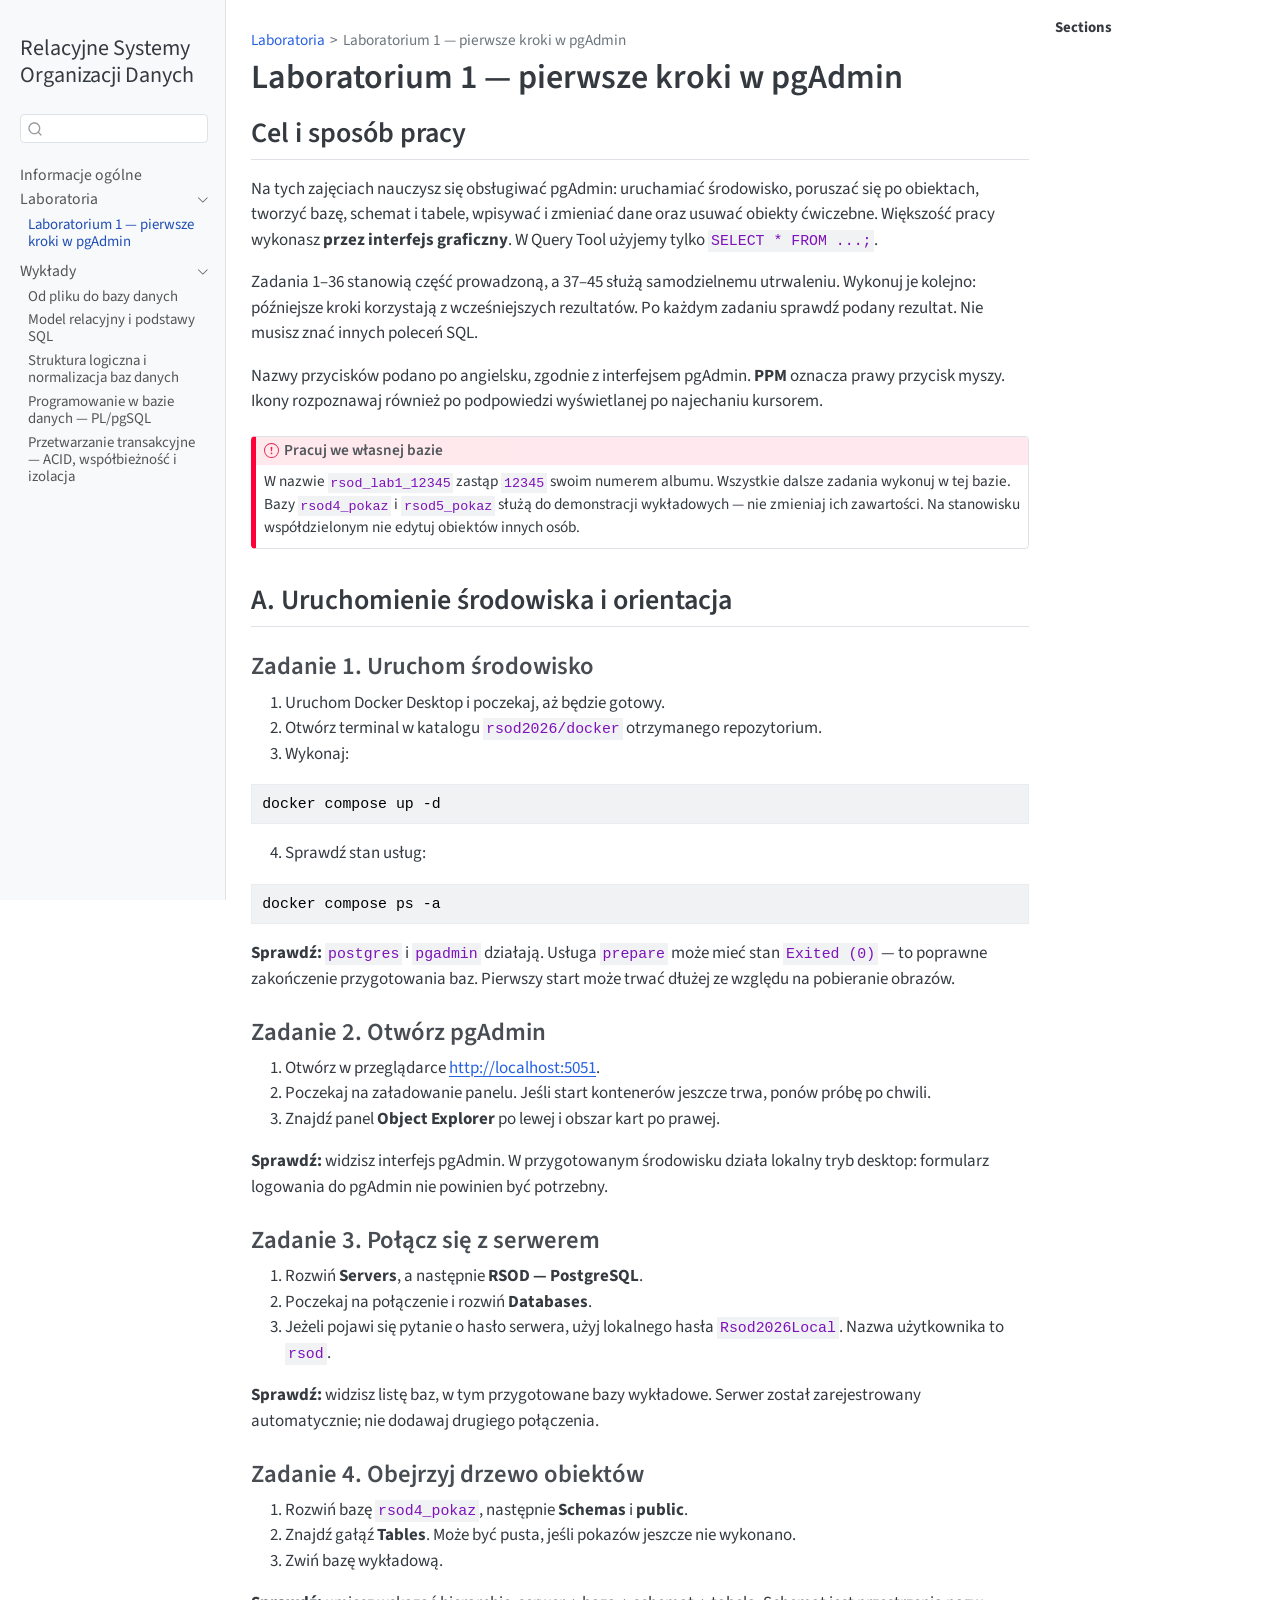
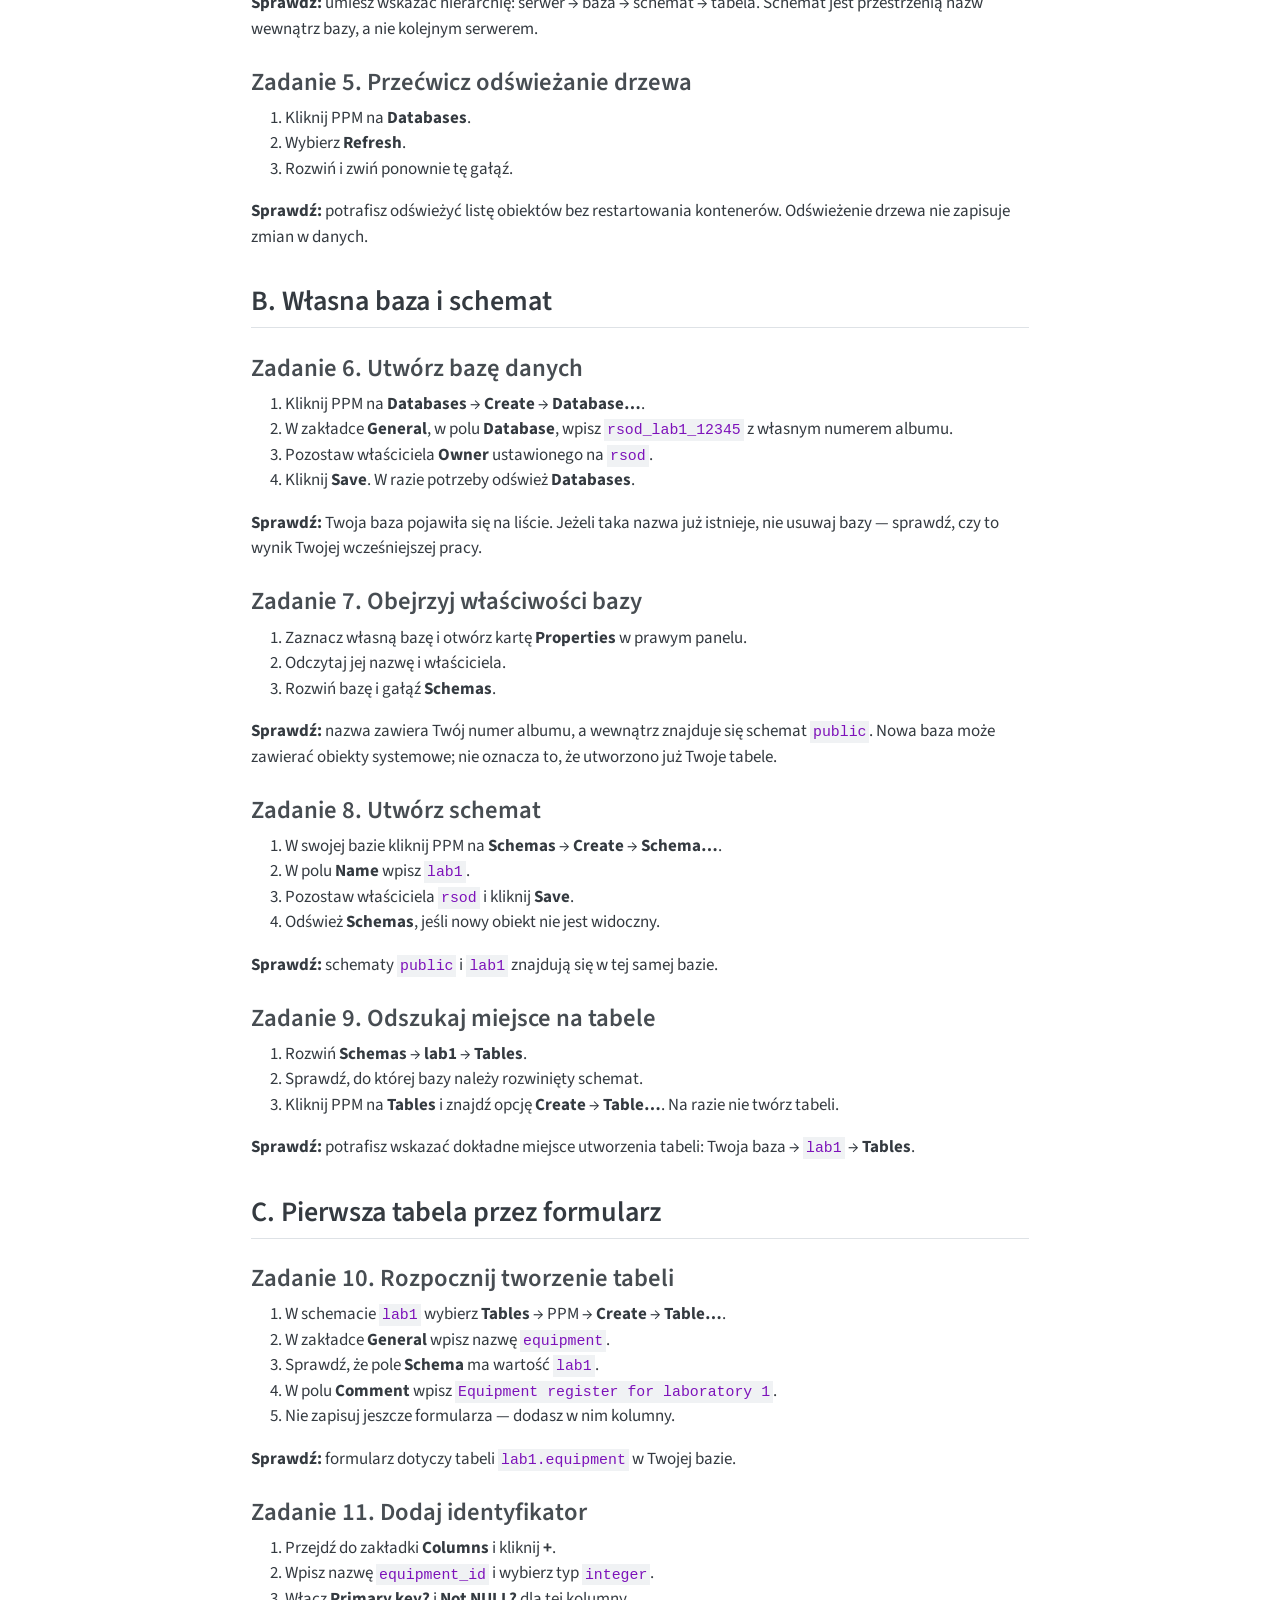
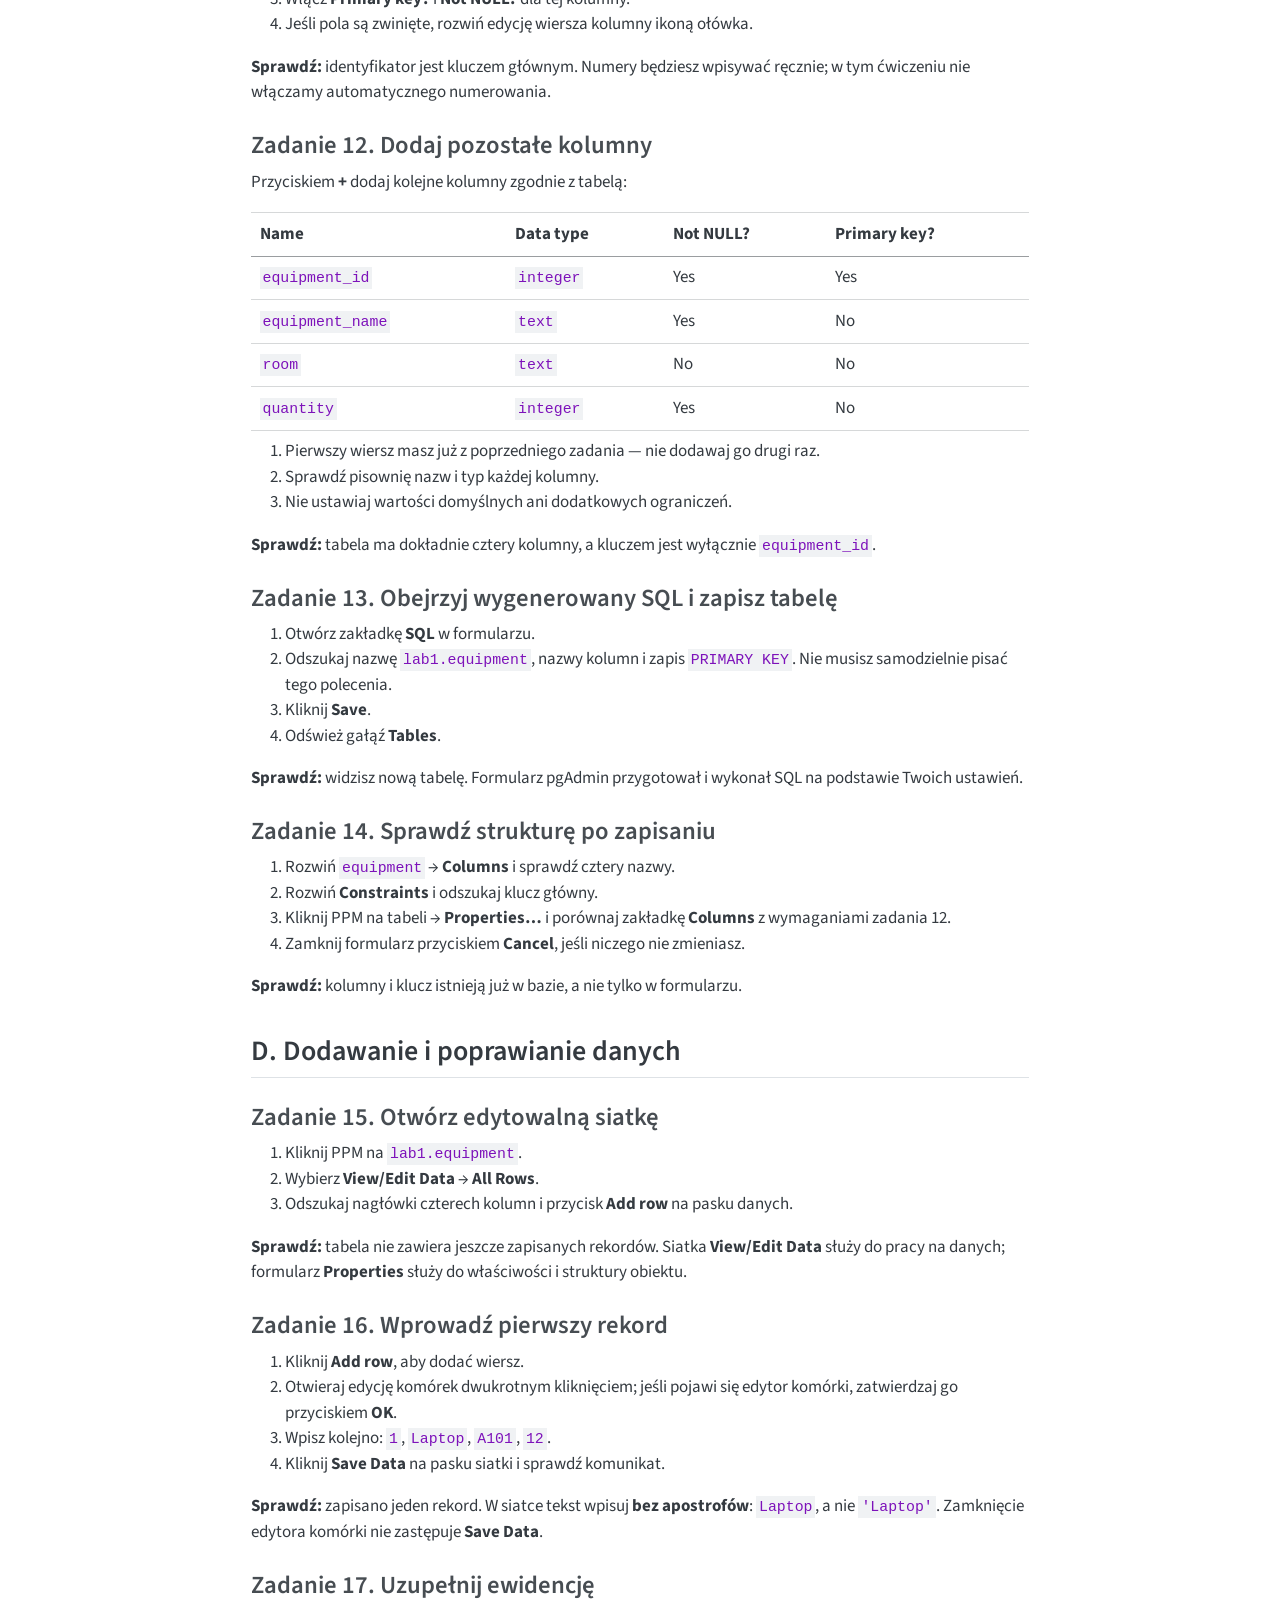
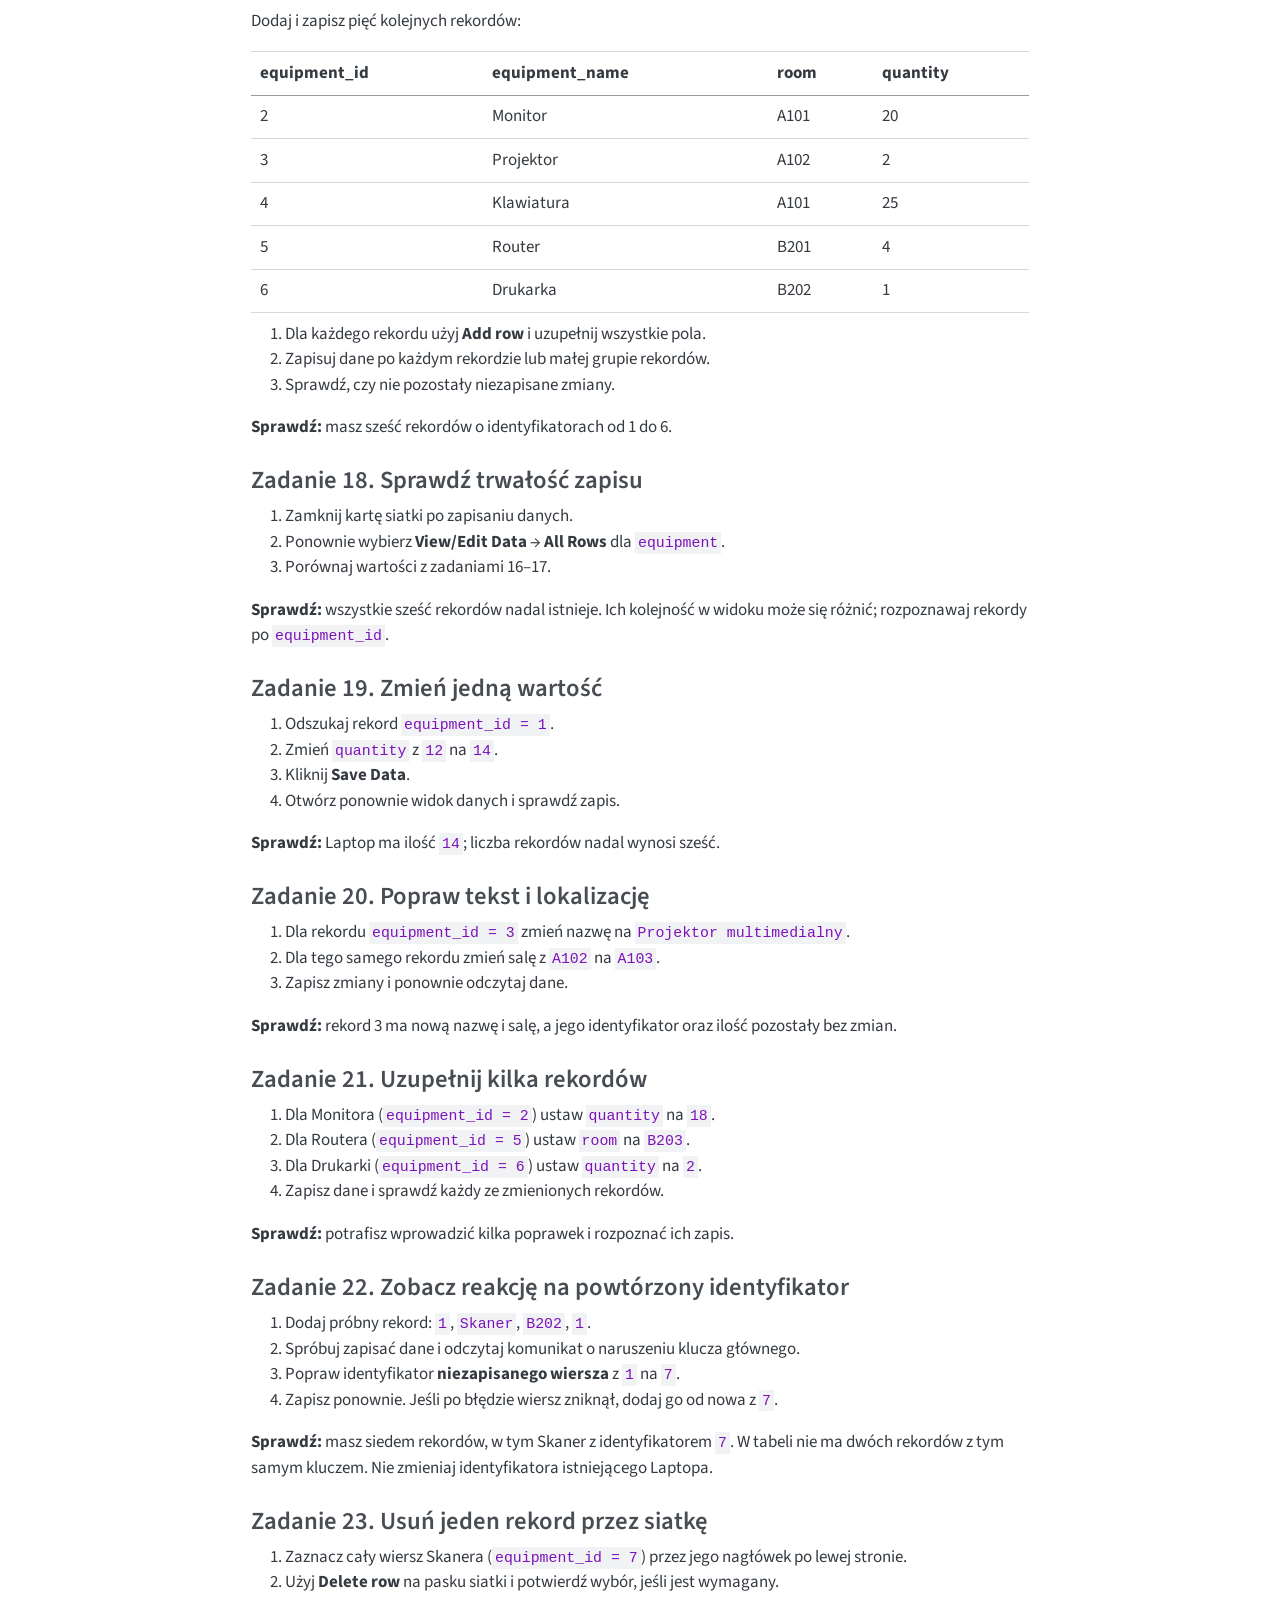
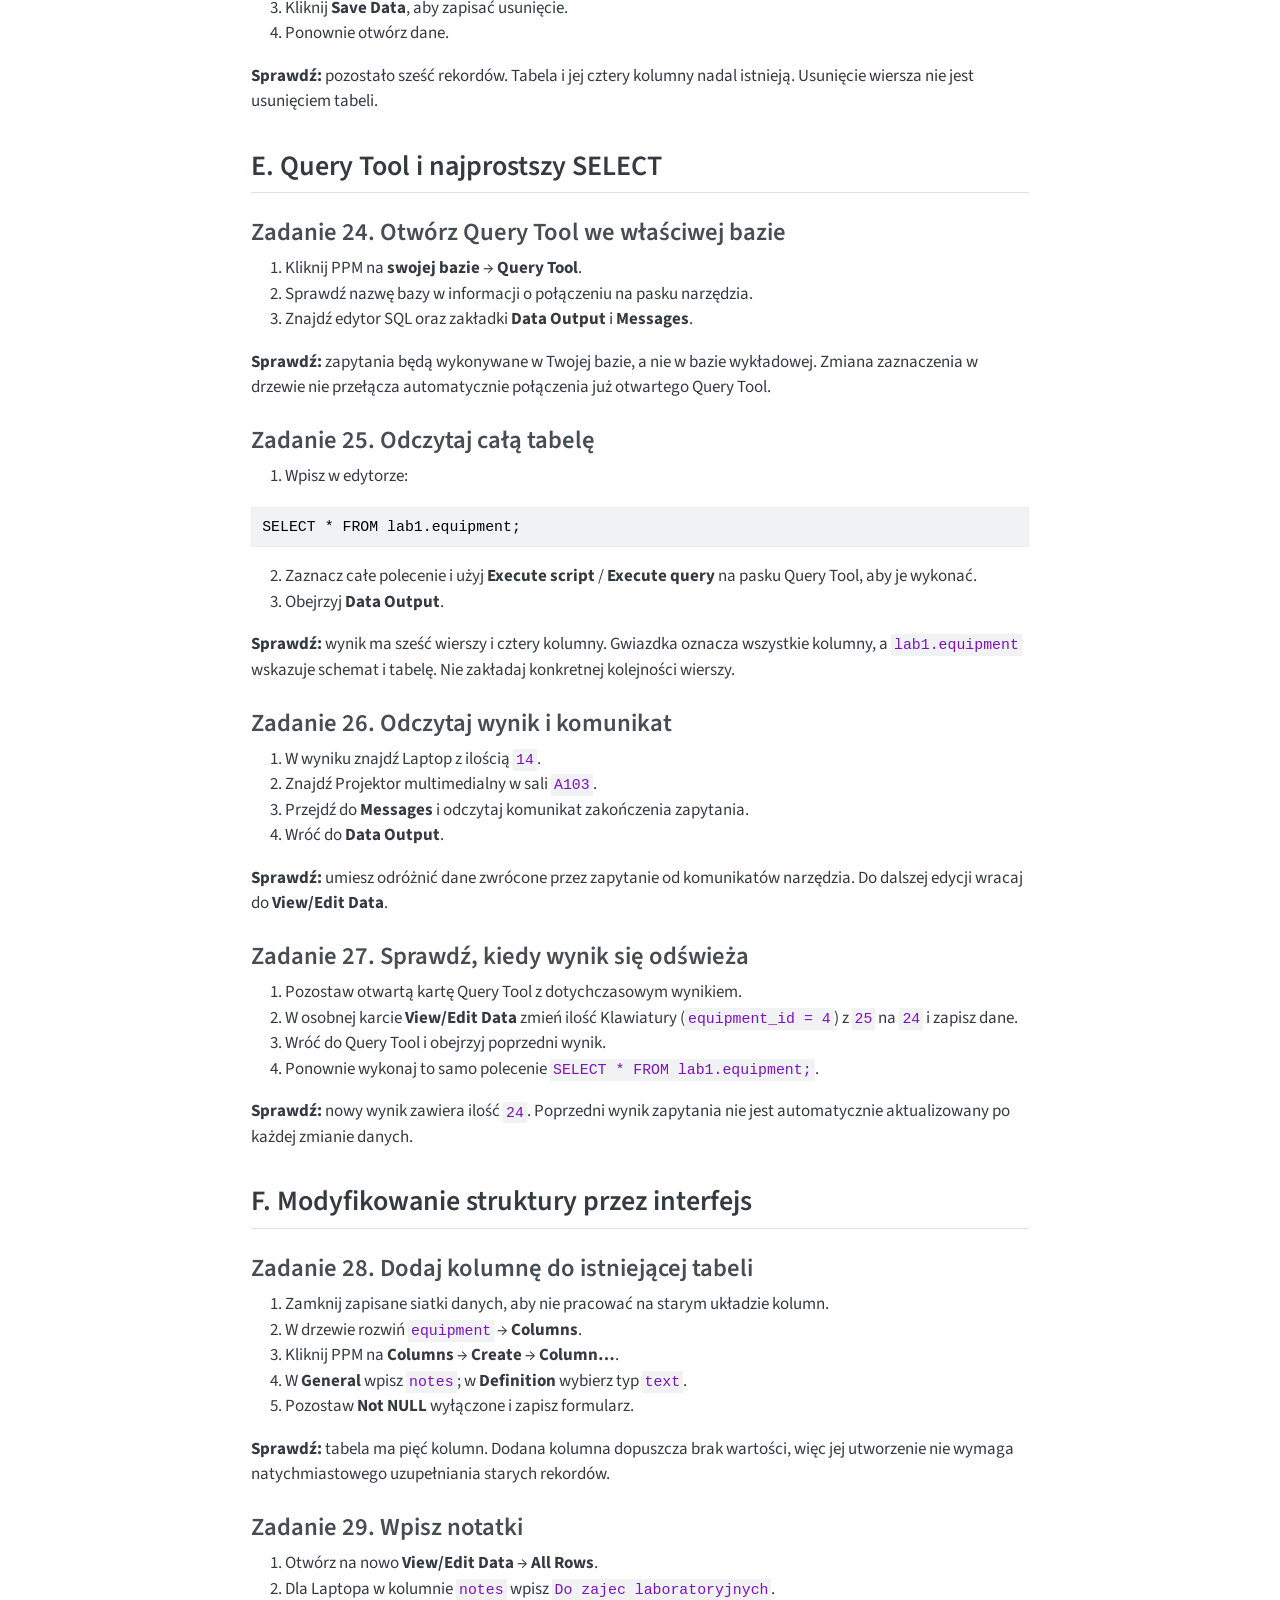
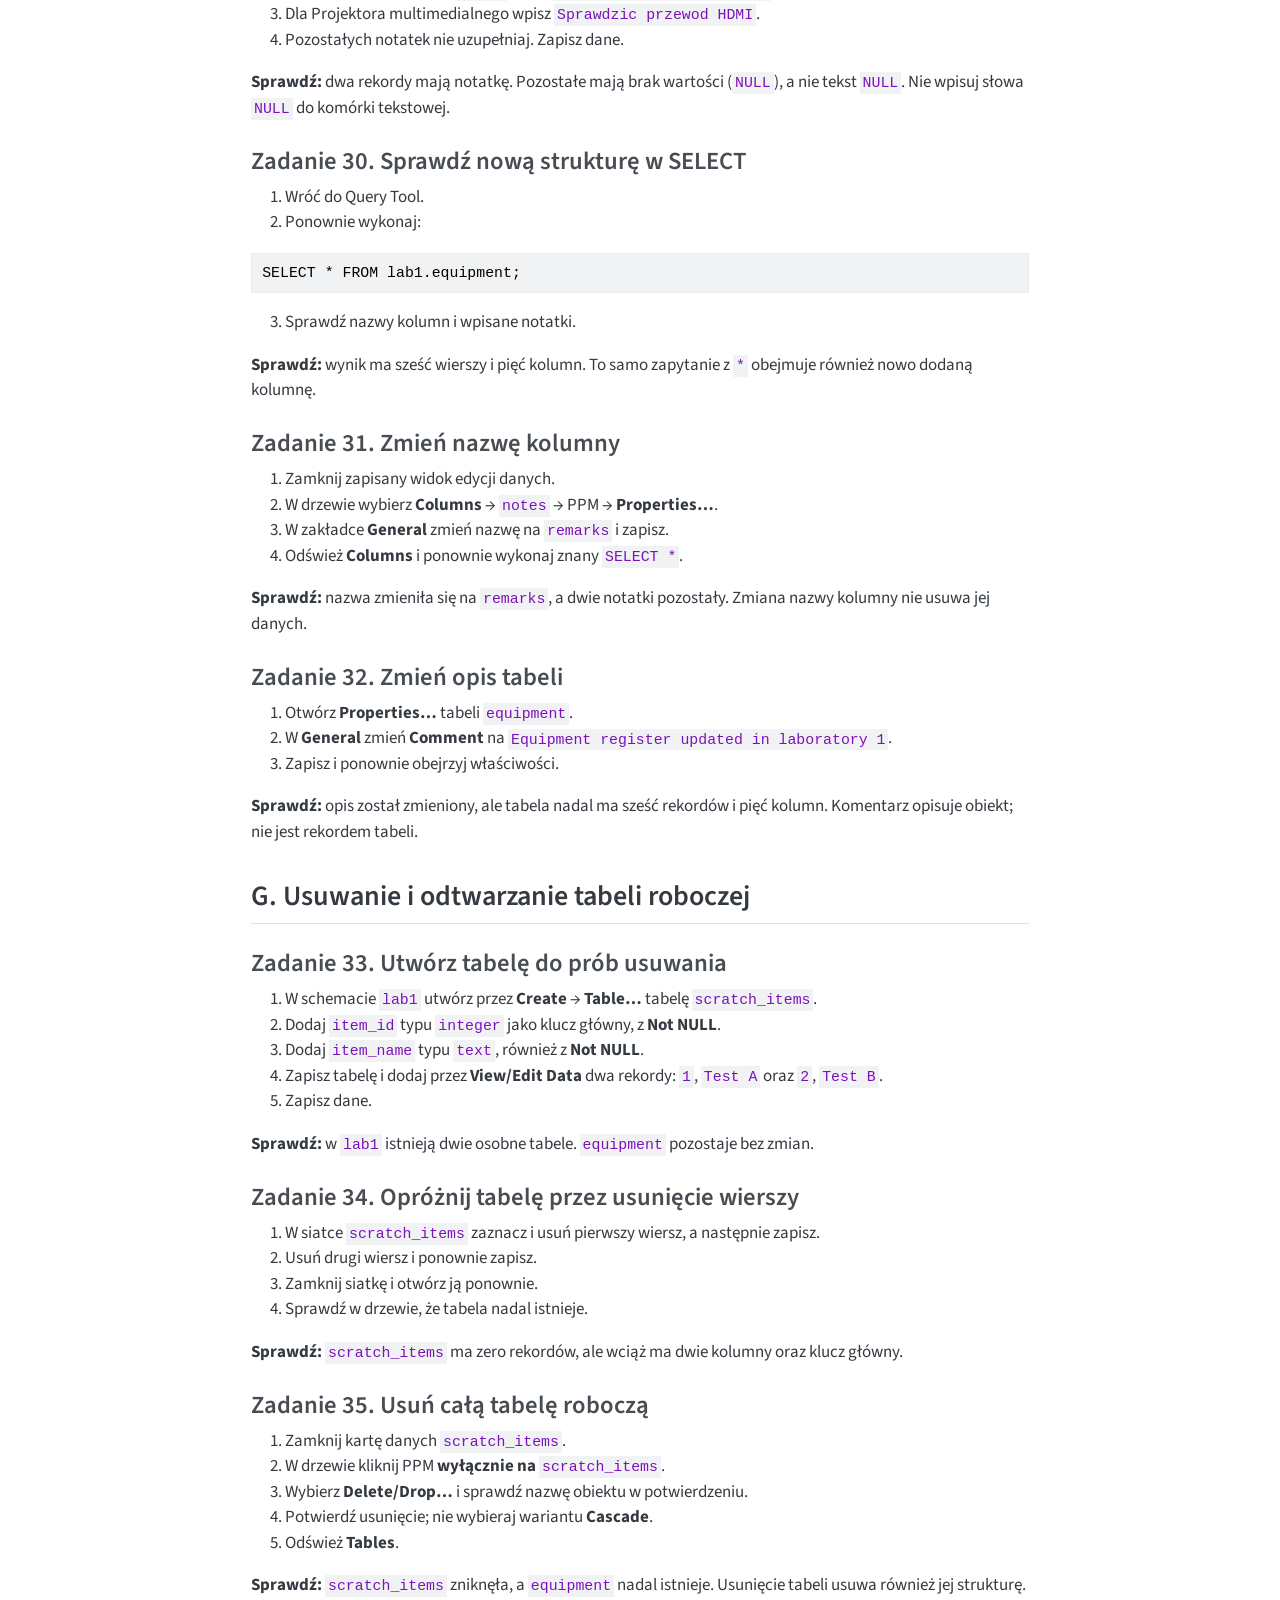
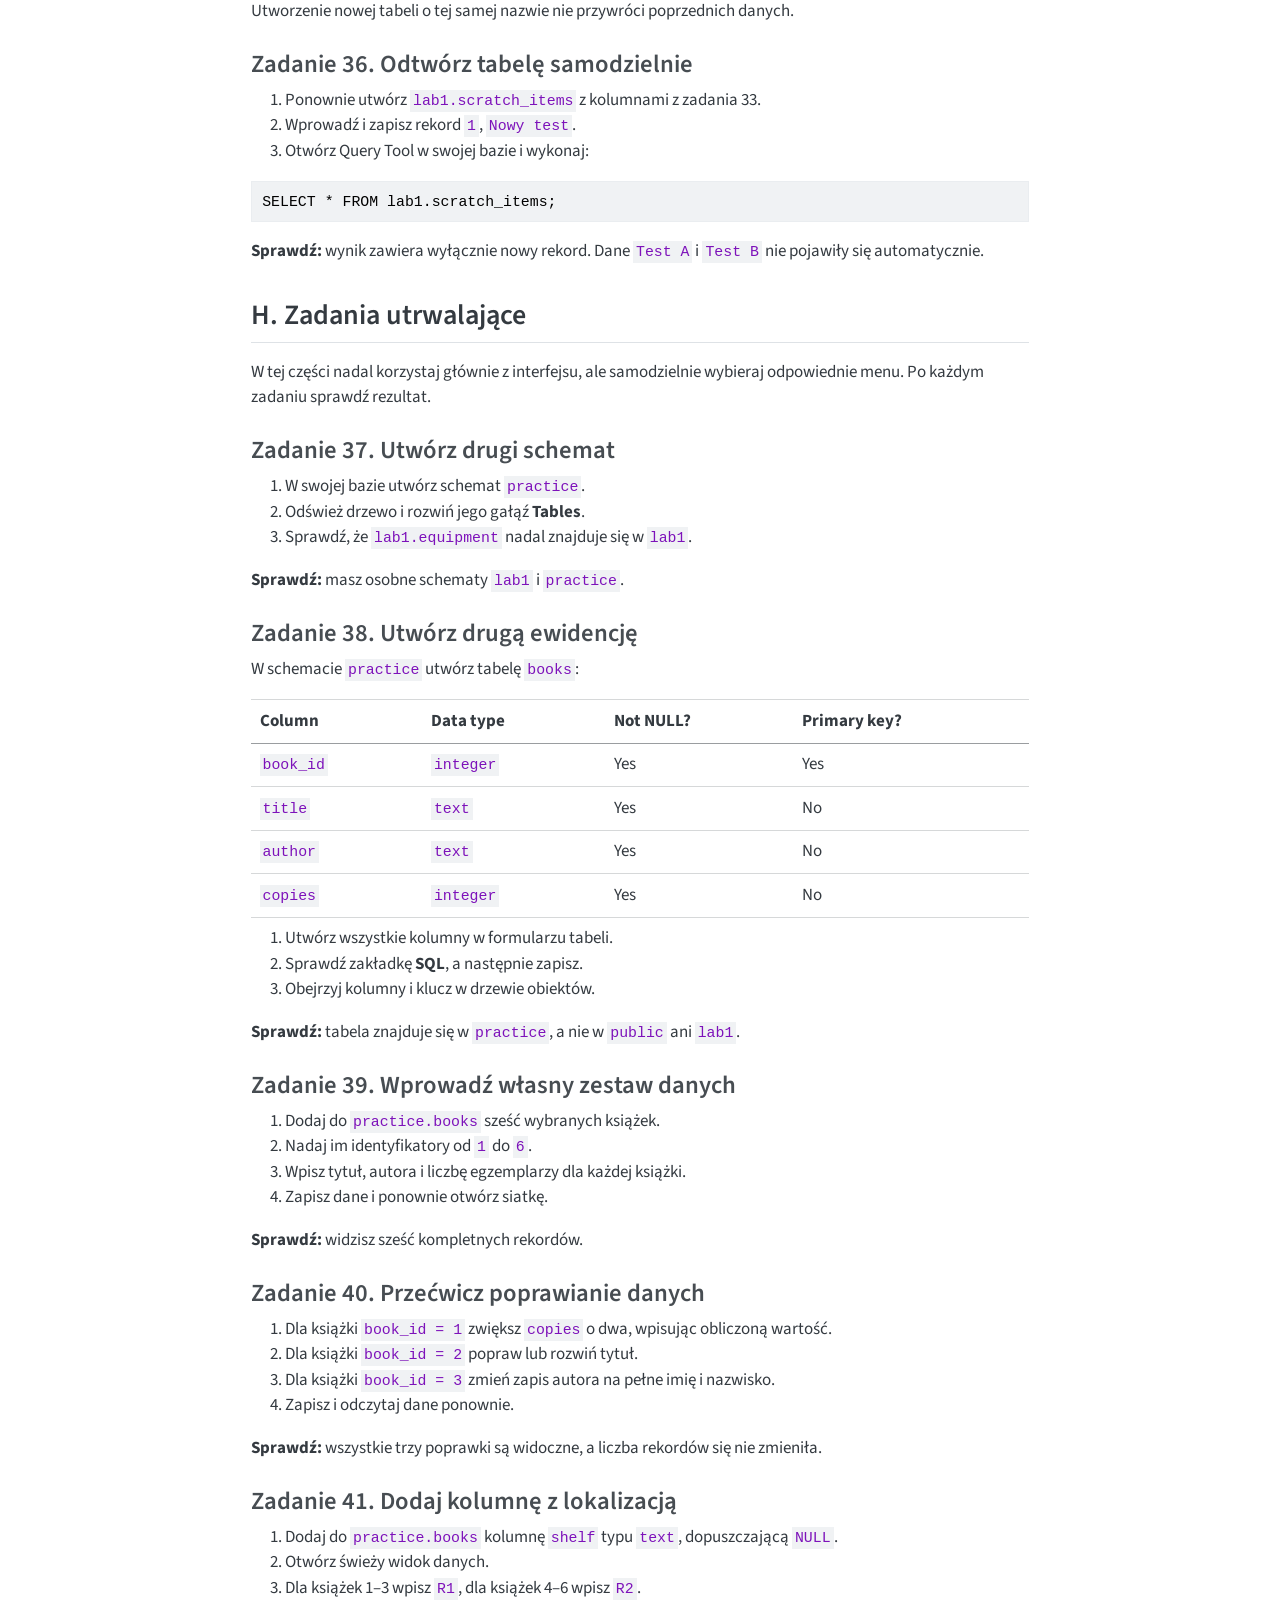
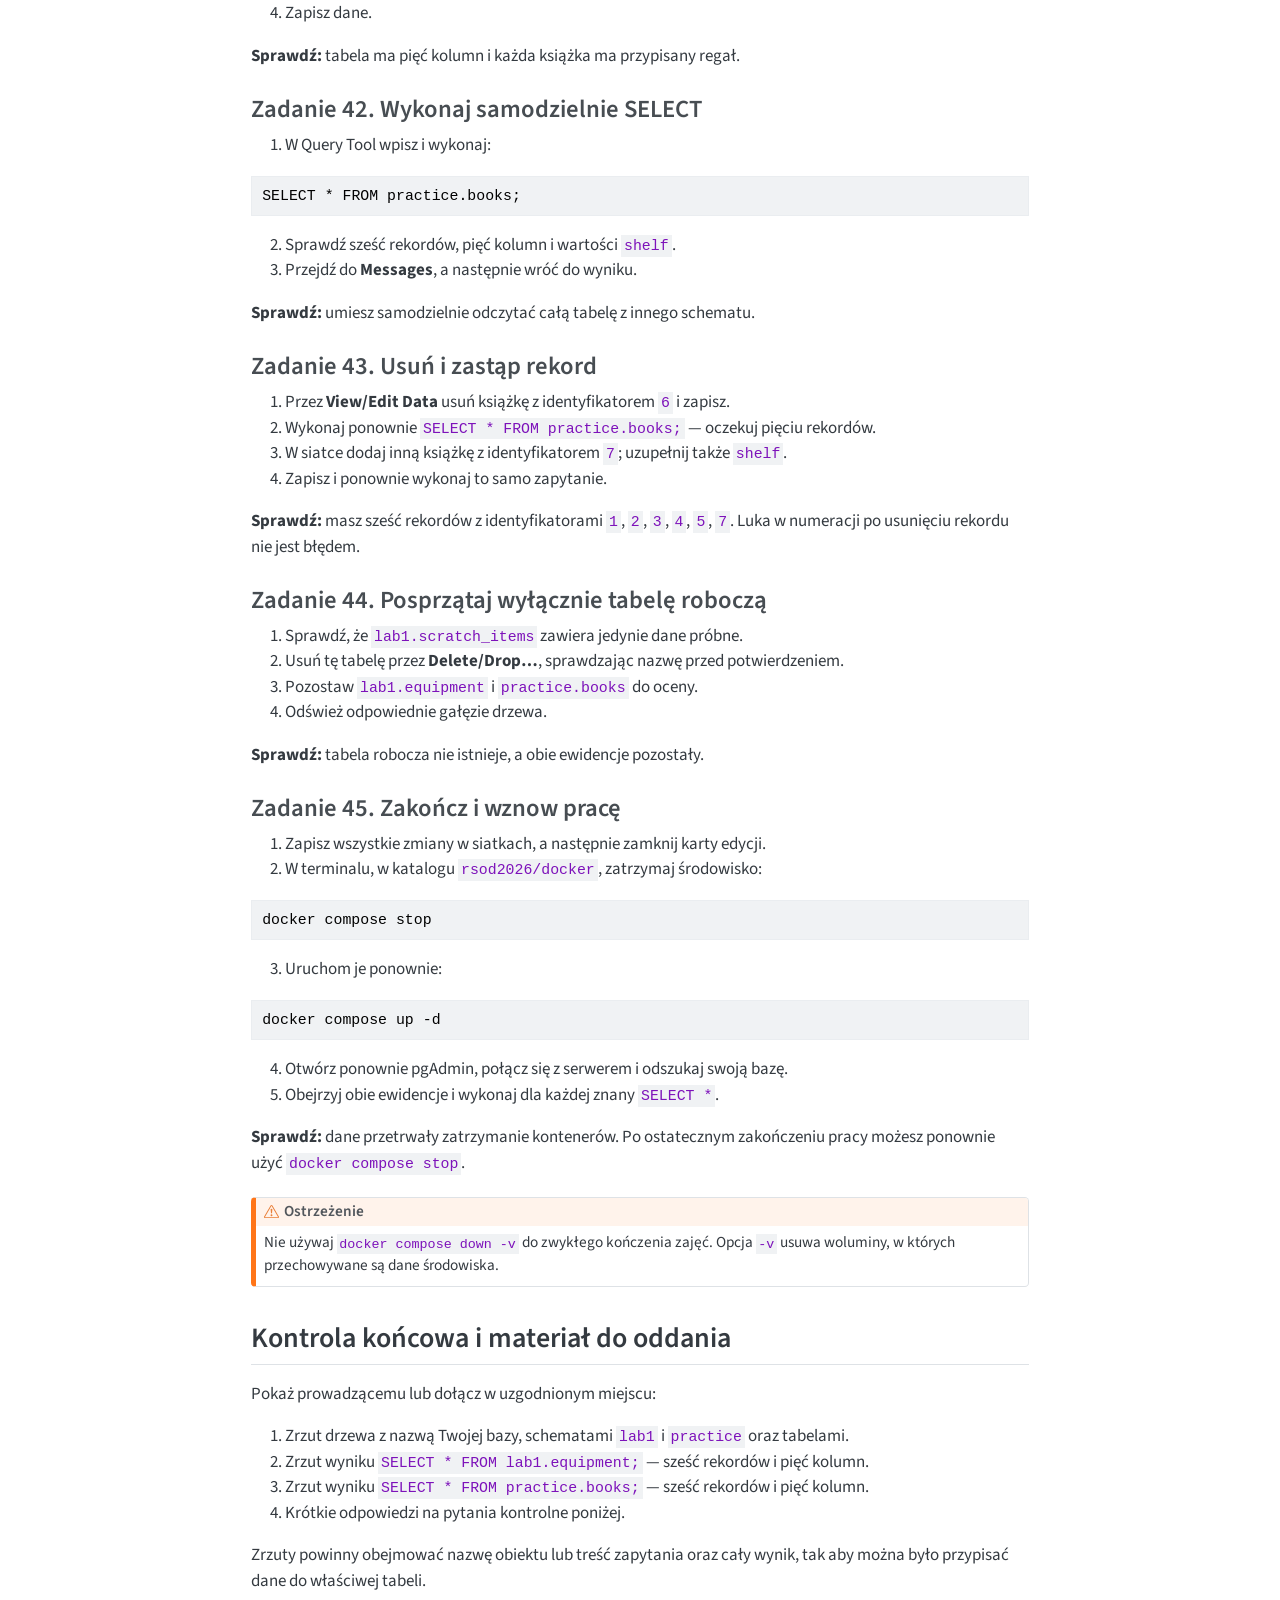
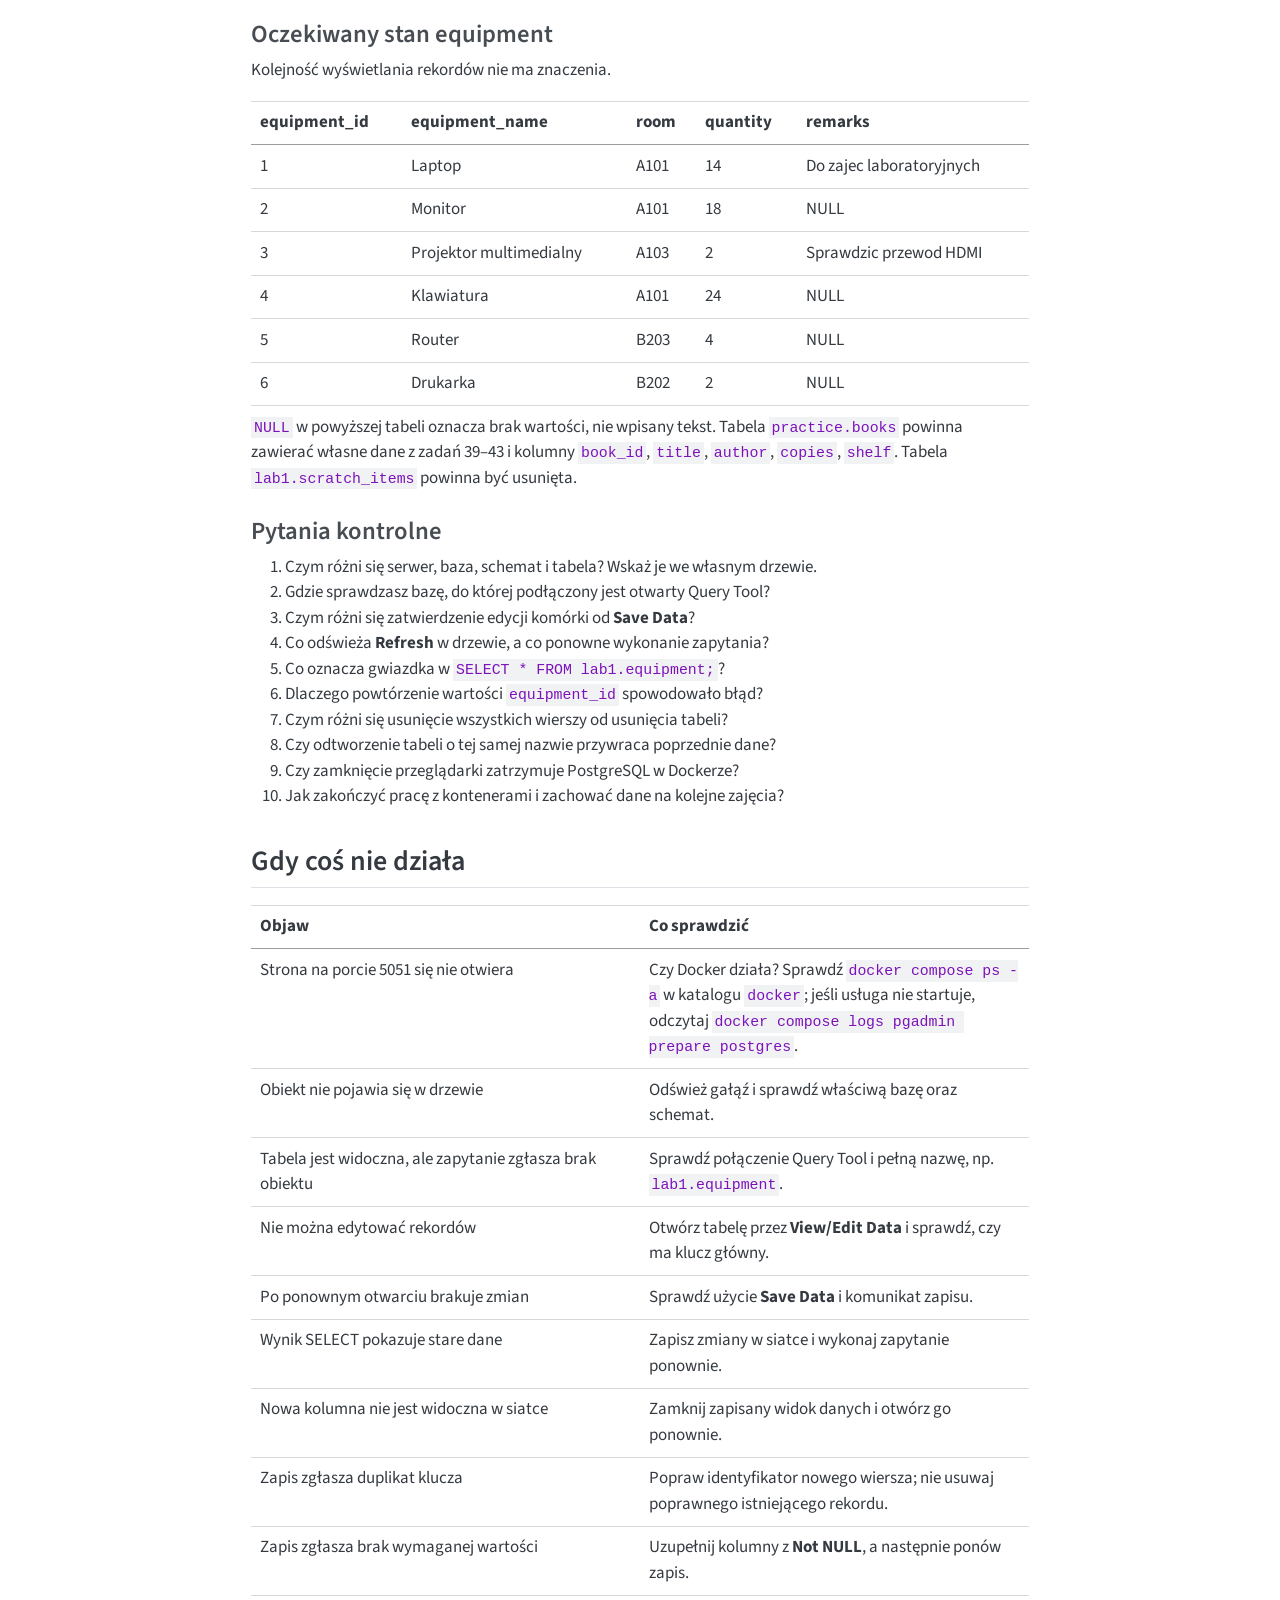
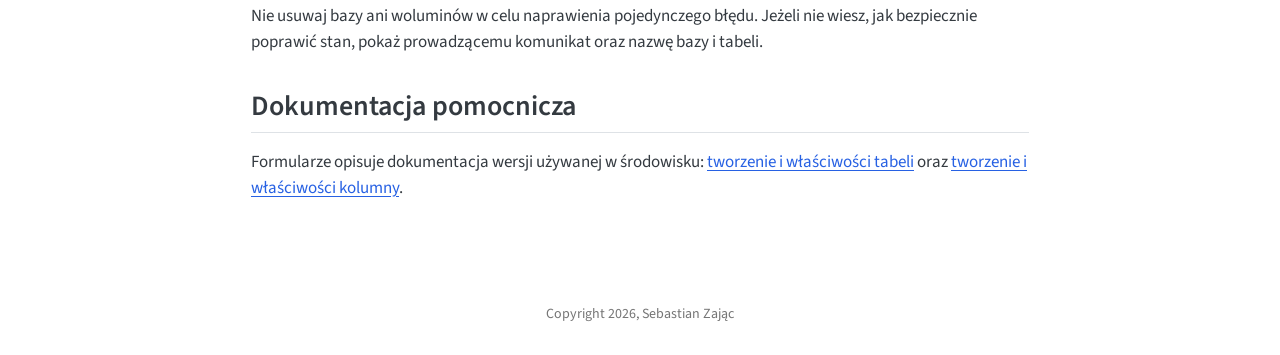
==== docs/laboratorium1.html @ b0e346d7 "Add introductory pgAdmin laboratory" ====
<!DOCTYPE html>
<html xmlns="http://www.w3.org/1999/xhtml" lang="pl" xml:lang="pl"><head>

<meta charset="utf-8">
<meta name="generator" content="quarto-1.10.19">

<meta name="viewport" content="width=device-width, initial-scale=1.0, user-scalable=yes">


<title>Laboratorium 1 — pierwsze kroki w pgAdmin – Relacyjne Systemy Organizacji Danych</title>
<style>
/* Default styles provided by pandoc.
** See https://pandoc.org/MANUAL.html#variables-for-html for config info.
*/
span.smallcaps{font-variant: small-caps;}
div.columns{display: flex; gap: 1.5em;}
div.column{flex: auto;}
@media screen {
div.columns{gap: min(4vw, 1.5em);}
div.column{overflow-x: auto;}
}
div.hanging-indent{margin-left: 1.5em; text-indent: -1.5em;}
ul.task-list{list-style: none;}
ul.task-list li input[type="checkbox"] {
  width: 0.8em;
  margin: 0 0.8em 0.2em -1em; /* quarto-specific, see https://github.com/quarto-dev/quarto-cli/issues/4556 */ 
  vertical-align: middle;
}
/* CSS for syntax highlighting */
html { -webkit-text-size-adjust: 100%; }
pre > code.sourceCode { white-space: pre; position: relative; }
pre > code.sourceCode > span { display: inline-block; line-height: 1.25; }
pre > code.sourceCode > span:empty { height: 1.2em; }
.sourceCode { overflow: visible; }
code.sourceCode > span { color: inherit; text-decoration: inherit; }
div.sourceCode { margin: 1em 0; }
pre.sourceCode { margin: 0; }
@media screen {
div.sourceCode { overflow: auto; }
}
@media print {
pre > code.sourceCode { white-space: pre-wrap; }
pre > code.sourceCode > span { text-indent: -5em; padding-left: 5em; }
}
pre.numberSource code
  { counter-reset: source-line 0; }
pre.numberSource code > span
  { position: relative; left: -4em; counter-increment: source-line; }
pre.numberSource code > span > a:first-child::before
  { content: counter(source-line);
    position: relative; left: -1em; text-align: right; vertical-align: baseline;
    border: none; display: inline-block;
    -webkit-touch-callout: none; -webkit-user-select: none;
    -khtml-user-select: none; -moz-user-select: none;
    -ms-user-select: none; user-select: none;
    padding: 0 4px; width: 4em;
  }
pre.numberSource { margin-left: 3em;  padding-left: 4px; }
div.sourceCode
  {   }
@media screen {
pre > code.sourceCode > span > a:first-child::before { text-decoration: underline; }
}
</style>


<script src="site_libs/quarto-nav/quarto-nav.js"></script>
<script src="site_libs/quarto-nav/headroom.min.js"></script>
<script src="site_libs/clipboard/clipboard.min.js"></script>
<script src="site_libs/quarto-search/autocomplete.umd.js"></script>
<script src="site_libs/quarto-search/fuse.min.js"></script>
<script src="site_libs/quarto-search/quarto-search.js"></script>
<meta name="quarto:offset" content="./">
<script src="site_libs/quarto-html/quarto.js" type="module"></script>
<script src="site_libs/quarto-html/tabsets/tabsets.js" type="module"></script>
<script src="site_libs/quarto-html/popper.min.js"></script>
<script src="site_libs/quarto-html/tippy.umd.min.js"></script>
<script src="site_libs/quarto-html/anchor.min.js"></script>
<link href="site_libs/quarto-html/tippy.css" rel="stylesheet">
<script src="site_libs/bootstrap/bootstrap.min.js"></script>
<link href="site_libs/bootstrap/bootstrap-icons.css" rel="stylesheet">
<link href="site_libs/bootstrap/bootstrap-94ae530b1fc9924793afbc3bb7de9d3b.min.css" rel="stylesheet" append-hash="true" id="quarto-bootstrap" data-mode="light">
<script id="quarto-search-options" type="application/json">{
  "location": "sidebar",
  "copy-button": false,
  "collapse-after": 3,
  "panel-placement": "start",
  "type": "textbox",
  "limit": 50,
  "keyboard-shortcut": [
    "f",
    "/",
    "s"
  ],
  "show-item-context": false,
  "language": {
    "search-no-results-text": "Brak wyników",
    "search-matching-documents-text": "dopasowane dokumenty",
    "search-copy-link-title": "Kopiuj link do wyszukiwania",
    "search-hide-matches-text": "Ukryj dodatkowe dopasowania",
    "search-more-match-text": "więcej dopasowań w tym dokumencie",
    "search-more-matches-text": "więcej dopasowań w tym dokumencie",
    "search-clear-button-title": "Wyczyść",
    "search-text-placeholder": "",
    "search-detached-cancel-button-title": "Anuluj",
    "search-submit-button-title": "Zatwierdź",
    "search-label": "Szukaj"
  }
}</script>


<link rel="stylesheet" href="style.css">
</head>

<body class="nav-sidebar docked quarto-light">

<div id="quarto-search-results"></div>
  <header id="quarto-header" class="headroom fixed-top">
  <nav class="quarto-secondary-nav">
    <div class="container-fluid d-flex">
      <button type="button" class="quarto-btn-toggle btn" data-bs-toggle="collapse" role="button" data-bs-target=".quarto-sidebar-collapse-item" aria-controls="quarto-sidebar" aria-expanded="false" aria-label="Przełącz pasek boczny" onclick="if (window.quartoToggleHeadroom) { window.quartoToggleHeadroom(); }">
        <i class="bi bi-layout-text-sidebar-reverse"></i>
      </button>
        <nav class="quarto-page-breadcrumbs" aria-label="breadcrumb"><ol class="breadcrumb"><li class="breadcrumb-item"><a href="./laboratorium1.html">Laboratoria</a></li><li class="breadcrumb-item"><a href="./laboratorium1.html">Laboratorium 1 — pierwsze kroki w pgAdmin</a></li></ol></nav>
        <a class="flex-grow-1" role="navigation" data-bs-toggle="collapse" data-bs-target=".quarto-sidebar-collapse-item" aria-controls="quarto-sidebar" aria-expanded="false" aria-label="Przełącz pasek boczny" onclick="if (window.quartoToggleHeadroom) { window.quartoToggleHeadroom(); }">      
        </a>
      <button type="button" class="btn quarto-search-button" aria-label="Szukaj" onclick="window.quartoOpenSearch();">
        <i class="bi bi-search"></i>
      </button>
    </div>
  </nav>
</header>
<!-- content -->
<div id="quarto-content" class="quarto-container page-columns page-rows-contents page-layout-article">
<!-- sidebar -->
  <nav id="quarto-sidebar" class="sidebar collapse collapse-horizontal quarto-sidebar-collapse-item sidebar-navigation docked overflow-auto">
    <div class="pt-lg-2 mt-2 text-left sidebar-header">
    <div class="sidebar-title mb-0 py-0">
      <a href="./">Relacyjne Systemy Organizacji Danych</a> 
    </div>
      </div>
        <div class="mt-2 flex-shrink-0 align-items-center">
        <div class="sidebar-search">
        <div id="quarto-search" class="" title="Szukaj"></div>
        </div>
        </div>
    <div class="sidebar-menu-container"> 
    <ul class="list-unstyled mt-1">
        <li class="sidebar-item">
  <div class="sidebar-item-container"> 
  <a href="./index.html" class="sidebar-item-text sidebar-link">
 <span class="menu-text">Informacje ogólne</span></a>
  </div>
</li>
        <li class="sidebar-item sidebar-item-section">
      <div class="sidebar-item-container"> 
            <a class="sidebar-item-text sidebar-link text-start" data-bs-toggle="collapse" data-bs-target="#quarto-sidebar-section-1" role="navigation" aria-expanded="true">
 <span class="menu-text">Laboratoria</span></a>
          <a class="sidebar-item-toggle text-start" data-bs-toggle="collapse" data-bs-target="#quarto-sidebar-section-1" role="navigation" aria-expanded="true" aria-label="Przełącz sekcję">
            <i class="bi bi-chevron-right ms-2"></i>
          </a> 
      </div>
      <ul id="quarto-sidebar-section-1" class="collapse list-unstyled sidebar-section depth1 show">  
          <li class="sidebar-item">
  <div class="sidebar-item-container"> 
  <a href="./laboratorium1.html" class="sidebar-item-text sidebar-link active">
 <span class="menu-text">Laboratorium 1 — pierwsze kroki w pgAdmin</span></a>
  </div>
</li>
      </ul>
  </li>
        <li class="sidebar-item sidebar-item-section">
      <div class="sidebar-item-container"> 
            <a class="sidebar-item-text sidebar-link text-start" data-bs-toggle="collapse" data-bs-target="#quarto-sidebar-section-2" role="navigation" aria-expanded="true">
 <span class="menu-text">Wykłady</span></a>
          <a class="sidebar-item-toggle text-start" data-bs-toggle="collapse" data-bs-target="#quarto-sidebar-section-2" role="navigation" aria-expanded="true" aria-label="Przełącz sekcję">
            <i class="bi bi-chevron-right ms-2"></i>
          </a> 
      </div>
      <ul id="quarto-sidebar-section-2" class="collapse list-unstyled sidebar-section depth1 show">  
          <li class="sidebar-item">
  <div class="sidebar-item-container"> 
  <a href="./lectures/wyklad1.html" class="sidebar-item-text sidebar-link">
 <span class="menu-text">Od pliku do bazy danych</span></a>
  </div>
</li>
          <li class="sidebar-item">
  <div class="sidebar-item-container"> 
  <a href="./lectures/wyklad2.html" class="sidebar-item-text sidebar-link">
 <span class="menu-text">Model relacyjny i podstawy SQL</span></a>
  </div>
</li>
          <li class="sidebar-item">
  <div class="sidebar-item-container"> 
  <a href="./lectures/wyklad3.html" class="sidebar-item-text sidebar-link">
 <span class="menu-text">Struktura logiczna i normalizacja baz danych</span></a>
  </div>
</li>
          <li class="sidebar-item">
  <div class="sidebar-item-container"> 
  <a href="./lectures/wyklad4.html" class="sidebar-item-text sidebar-link">
 <span class="menu-text">Programowanie w bazie danych — PL/pgSQL</span></a>
  </div>
</li>
          <li class="sidebar-item">
  <div class="sidebar-item-container"> 
  <a href="./lectures/wyklad5.html" class="sidebar-item-text sidebar-link">
 <span class="menu-text">Przetwarzanie transakcyjne — ACID, współbieżność i izolacja</span></a>
  </div>
</li>
      </ul>
  </li>
    </ul>
    </div>
</nav>
<div id="quarto-sidebar-glass" class="quarto-sidebar-collapse-item" data-bs-toggle="collapse" data-bs-target=".quarto-sidebar-collapse-item"></div>
<!-- margin-sidebar -->
    <div id="quarto-margin-sidebar" class="sidebar margin-sidebar">
        <nav id="TOC" role="doc-toc" class="toc-active">
    <h2 id="toc-title"><strong>Sections</strong></h2>
   
  <ul class="collapse">
  <li><a href="#cel-i-sposób-pracy" id="toc-cel-i-sposób-pracy" class="nav-link active" data-scroll-target="#cel-i-sposób-pracy">Cel i sposób pracy</a></li>
  <li><a href="#a.-uruchomienie-środowiska-i-orientacja" id="toc-a.-uruchomienie-środowiska-i-orientacja" class="nav-link" data-scroll-target="#a.-uruchomienie-środowiska-i-orientacja">A. Uruchomienie środowiska i orientacja</a></li>
  <li><a href="#b.-własna-baza-i-schemat" id="toc-b.-własna-baza-i-schemat" class="nav-link" data-scroll-target="#b.-własna-baza-i-schemat">B. Własna baza i schemat</a></li>
  <li><a href="#c.-pierwsza-tabela-przez-formularz" id="toc-c.-pierwsza-tabela-przez-formularz" class="nav-link" data-scroll-target="#c.-pierwsza-tabela-przez-formularz">C. Pierwsza tabela przez formularz</a></li>
  <li><a href="#d.-dodawanie-i-poprawianie-danych" id="toc-d.-dodawanie-i-poprawianie-danych" class="nav-link" data-scroll-target="#d.-dodawanie-i-poprawianie-danych">D. Dodawanie i poprawianie danych</a></li>
  <li><a href="#e.-query-tool-i-najprostszy-select" id="toc-e.-query-tool-i-najprostszy-select" class="nav-link" data-scroll-target="#e.-query-tool-i-najprostszy-select">E. Query Tool i najprostszy SELECT</a></li>
  <li><a href="#f.-modyfikowanie-struktury-przez-interfejs" id="toc-f.-modyfikowanie-struktury-przez-interfejs" class="nav-link" data-scroll-target="#f.-modyfikowanie-struktury-przez-interfejs">F. Modyfikowanie struktury przez interfejs</a></li>
  <li><a href="#g.-usuwanie-i-odtwarzanie-tabeli-roboczej" id="toc-g.-usuwanie-i-odtwarzanie-tabeli-roboczej" class="nav-link" data-scroll-target="#g.-usuwanie-i-odtwarzanie-tabeli-roboczej">G. Usuwanie i odtwarzanie tabeli roboczej</a></li>
  <li><a href="#h.-zadania-utrwalające" id="toc-h.-zadania-utrwalające" class="nav-link" data-scroll-target="#h.-zadania-utrwalające">H. Zadania utrwalające</a></li>
  <li><a href="#kontrola-końcowa-i-materiał-do-oddania" id="toc-kontrola-końcowa-i-materiał-do-oddania" class="nav-link" data-scroll-target="#kontrola-końcowa-i-materiał-do-oddania">Kontrola końcowa i materiał do oddania</a></li>
  <li><a href="#gdy-coś-nie-działa" id="toc-gdy-coś-nie-działa" class="nav-link" data-scroll-target="#gdy-coś-nie-działa">Gdy coś nie działa</a></li>
  <li><a href="#dokumentacja-pomocnicza" id="toc-dokumentacja-pomocnicza" class="nav-link" data-scroll-target="#dokumentacja-pomocnicza">Dokumentacja pomocnicza</a></li>
  </ul>
</nav>
    </div>
<!-- main -->
<main class="content" id="quarto-document-content">

<header id="title-block-header" class="quarto-title-block default"><nav class="quarto-page-breadcrumbs quarto-title-breadcrumbs d-none d-lg-block" aria-label="breadcrumb"><ol class="breadcrumb"><li class="breadcrumb-item"><a href="./laboratorium1.html">Laboratoria</a></li><li class="breadcrumb-item"><a href="./laboratorium1.html">Laboratorium 1 — pierwsze kroki w pgAdmin</a></li></ol></nav>
<div class="quarto-title">
<h1 class="title">Laboratorium 1 — pierwsze kroki w pgAdmin</h1>
</div>



<div class="quarto-title-meta">

    
  
    
  </div>
  


</header>


<section id="cel-i-sposób-pracy" class="level2">
<h2 class="anchored" data-anchor-id="cel-i-sposób-pracy">Cel i sposób pracy</h2>
<p>Na tych zajęciach nauczysz się obsługiwać pgAdmin: uruchamiać środowisko, poruszać się po obiektach, tworzyć bazę, schemat i tabele, wpisywać i zmieniać dane oraz usuwać obiekty ćwiczebne. Większość pracy wykonasz <strong>przez interfejs graficzny</strong>. W Query Tool użyjemy tylko <code>SELECT * FROM ...;</code>.</p>
<p>Zadania 1–36 stanowią część prowadzoną, a 37–45 służą samodzielnemu utrwaleniu. Wykonuj je kolejno: późniejsze kroki korzystają z wcześniejszych rezultatów. Po każdym zadaniu sprawdź podany rezultat. Nie musisz znać innych poleceń SQL.</p>
<p>Nazwy przycisków podano po angielsku, zgodnie z interfejsem pgAdmin. <strong>PPM</strong> oznacza prawy przycisk myszy. Ikony rozpoznawaj również po podpowiedzi wyświetlanej po najechaniu kursorem.</p>
<div class="callout callout-style-default callout-important callout-titled">
<div class="callout-header d-flex align-content-center">
<div class="callout-icon-container">
<i class="callout-icon"></i>
</div>
<div class="callout-title-container flex-fill">
<span class="screen-reader-only">Ważne</span>Pracuj we własnej bazie
</div>
</div>
<div class="callout-body-container callout-body">
<p>W nazwie <code>rsod_lab1_12345</code> zastąp <code>12345</code> swoim numerem albumu. Wszystkie dalsze zadania wykonuj w tej bazie. Bazy <code>rsod4_pokaz</code> i <code>rsod5_pokaz</code> służą do demonstracji wykładowych — nie zmieniaj ich zawartości. Na stanowisku współdzielonym nie edytuj obiektów innych osób.</p>
</div>
</div>
</section>
<section id="a.-uruchomienie-środowiska-i-orientacja" class="level2">
<h2 class="anchored" data-anchor-id="a.-uruchomienie-środowiska-i-orientacja">A. Uruchomienie środowiska i orientacja</h2>
<section id="zadanie-1.-uruchom-środowisko" class="level3">
<h3 class="anchored" data-anchor-id="zadanie-1.-uruchom-środowisko">Zadanie 1. Uruchom środowisko</h3>
<ol type="1">
<li>Uruchom Docker Desktop i poczekaj, aż będzie gotowy.</li>
<li>Otwórz terminal w katalogu <code>rsod2026/docker</code> otrzymanego repozytorium.</li>
<li>Wykonaj:</li>
</ol>
<div class="code-copy-outer-scaffold"><div class="sourceCode" id="cb1"><pre class="sourceCode bash code-with-copy"><code class="sourceCode bash"><span id="cb1-1"><a href="#cb1-1" aria-hidden="true" tabindex="-1"></a><span class="ex">docker</span> compose up <span class="at">-d</span></span></code></pre></div><button title="Kopiuj do schowka" class="code-copy-button"><i class="bi"></i></button></div>
<ol start="4" type="1">
<li>Sprawdź stan usług:</li>
</ol>
<div class="code-copy-outer-scaffold"><div class="sourceCode" id="cb2"><pre class="sourceCode bash code-with-copy"><code class="sourceCode bash"><span id="cb2-1"><a href="#cb2-1" aria-hidden="true" tabindex="-1"></a><span class="ex">docker</span> compose ps <span class="at">-a</span></span></code></pre></div><button title="Kopiuj do schowka" class="code-copy-button"><i class="bi"></i></button></div>
<p><strong>Sprawdź:</strong> <code>postgres</code> i <code>pgadmin</code> działają. Usługa <code>prepare</code> może mieć stan <code>Exited (0)</code> — to poprawne zakończenie przygotowania baz. Pierwszy start może trwać dłużej ze względu na pobieranie obrazów.</p>
</section>
<section id="zadanie-2.-otwórz-pgadmin" class="level3">
<h3 class="anchored" data-anchor-id="zadanie-2.-otwórz-pgadmin">Zadanie 2. Otwórz pgAdmin</h3>
<ol type="1">
<li>Otwórz w przeglądarce <a href="http://localhost:5051">http://localhost:5051</a>.</li>
<li>Poczekaj na załadowanie panelu. Jeśli start kontenerów jeszcze trwa, ponów próbę po chwili.</li>
<li>Znajdź panel <strong>Object Explorer</strong> po lewej i obszar kart po prawej.</li>
</ol>
<p><strong>Sprawdź:</strong> widzisz interfejs pgAdmin. W przygotowanym środowisku działa lokalny tryb desktop: formularz logowania do pgAdmin nie powinien być potrzebny.</p>
</section>
<section id="zadanie-3.-połącz-się-z-serwerem" class="level3">
<h3 class="anchored" data-anchor-id="zadanie-3.-połącz-się-z-serwerem">Zadanie 3. Połącz się z serwerem</h3>
<ol type="1">
<li>Rozwiń <strong>Servers</strong>, a następnie <strong>RSOD — PostgreSQL</strong>.</li>
<li>Poczekaj na połączenie i rozwiń <strong>Databases</strong>.</li>
<li>Jeżeli pojawi się pytanie o hasło serwera, użyj lokalnego hasła <code>Rsod2026Local</code>. Nazwa użytkownika to <code>rsod</code>.</li>
</ol>
<p><strong>Sprawdź:</strong> widzisz listę baz, w tym przygotowane bazy wykładowe. Serwer został zarejestrowany automatycznie; nie dodawaj drugiego połączenia.</p>
</section>
<section id="zadanie-4.-obejrzyj-drzewo-obiektów" class="level3">
<h3 class="anchored" data-anchor-id="zadanie-4.-obejrzyj-drzewo-obiektów">Zadanie 4. Obejrzyj drzewo obiektów</h3>
<ol type="1">
<li>Rozwiń bazę <code>rsod4_pokaz</code>, następnie <strong>Schemas</strong> i <strong>public</strong>.</li>
<li>Znajdź gałąź <strong>Tables</strong>. Może być pusta, jeśli pokazów jeszcze nie wykonano.</li>
<li>Zwiń bazę wykładową.</li>
</ol>
<p><strong>Sprawdź:</strong> umiesz wskazać hierarchię: serwer → baza → schemat → tabela. Schemat jest przestrzenią nazw wewnątrz bazy, a nie kolejnym serwerem.</p>
</section>
<section id="zadanie-5.-przećwicz-odświeżanie-drzewa" class="level3">
<h3 class="anchored" data-anchor-id="zadanie-5.-przećwicz-odświeżanie-drzewa">Zadanie 5. Przećwicz odświeżanie drzewa</h3>
<ol type="1">
<li>Kliknij PPM na <strong>Databases</strong>.</li>
<li>Wybierz <strong>Refresh</strong>.</li>
<li>Rozwiń i zwiń ponownie tę gałąź.</li>
</ol>
<p><strong>Sprawdź:</strong> potrafisz odświeżyć listę obiektów bez restartowania kontenerów. Odświeżenie drzewa nie zapisuje zmian w danych.</p>
</section>
</section>
<section id="b.-własna-baza-i-schemat" class="level2">
<h2 class="anchored" data-anchor-id="b.-własna-baza-i-schemat">B. Własna baza i schemat</h2>
<section id="zadanie-6.-utwórz-bazę-danych" class="level3">
<h3 class="anchored" data-anchor-id="zadanie-6.-utwórz-bazę-danych">Zadanie 6. Utwórz bazę danych</h3>
<ol type="1">
<li>Kliknij PPM na <strong>Databases</strong> → <strong>Create</strong> → <strong>Database…</strong>.</li>
<li>W zakładce <strong>General</strong>, w polu <strong>Database</strong>, wpisz <code>rsod_lab1_12345</code> z własnym numerem albumu.</li>
<li>Pozostaw właściciela <strong>Owner</strong> ustawionego na <code>rsod</code>.</li>
<li>Kliknij <strong>Save</strong>. W razie potrzeby odśwież <strong>Databases</strong>.</li>
</ol>
<p><strong>Sprawdź:</strong> Twoja baza pojawiła się na liście. Jeżeli taka nazwa już istnieje, nie usuwaj bazy — sprawdź, czy to wynik Twojej wcześniejszej pracy.</p>
</section>
<section id="zadanie-7.-obejrzyj-właściwości-bazy" class="level3">
<h3 class="anchored" data-anchor-id="zadanie-7.-obejrzyj-właściwości-bazy">Zadanie 7. Obejrzyj właściwości bazy</h3>
<ol type="1">
<li>Zaznacz własną bazę i otwórz kartę <strong>Properties</strong> w prawym panelu.</li>
<li>Odczytaj jej nazwę i właściciela.</li>
<li>Rozwiń bazę i gałąź <strong>Schemas</strong>.</li>
</ol>
<p><strong>Sprawdź:</strong> nazwa zawiera Twój numer albumu, a wewnątrz znajduje się schemat <code>public</code>. Nowa baza może zawierać obiekty systemowe; nie oznacza to, że utworzono już Twoje tabele.</p>
</section>
<section id="zadanie-8.-utwórz-schemat" class="level3">
<h3 class="anchored" data-anchor-id="zadanie-8.-utwórz-schemat">Zadanie 8. Utwórz schemat</h3>
<ol type="1">
<li>W swojej bazie kliknij PPM na <strong>Schemas</strong> → <strong>Create</strong> → <strong>Schema…</strong>.</li>
<li>W polu <strong>Name</strong> wpisz <code>lab1</code>.</li>
<li>Pozostaw właściciela <code>rsod</code> i kliknij <strong>Save</strong>.</li>
<li>Odśwież <strong>Schemas</strong>, jeśli nowy obiekt nie jest widoczny.</li>
</ol>
<p><strong>Sprawdź:</strong> schematy <code>public</code> i <code>lab1</code> znajdują się w tej samej bazie.</p>
</section>
<section id="zadanie-9.-odszukaj-miejsce-na-tabele" class="level3">
<h3 class="anchored" data-anchor-id="zadanie-9.-odszukaj-miejsce-na-tabele">Zadanie 9. Odszukaj miejsce na tabele</h3>
<ol type="1">
<li>Rozwiń <strong>Schemas</strong> → <strong>lab1</strong> → <strong>Tables</strong>.</li>
<li>Sprawdź, do której bazy należy rozwinięty schemat.</li>
<li>Kliknij PPM na <strong>Tables</strong> i znajdź opcję <strong>Create</strong> → <strong>Table…</strong>. Na razie nie twórz tabeli.</li>
</ol>
<p><strong>Sprawdź:</strong> potrafisz wskazać dokładne miejsce utworzenia tabeli: Twoja baza → <code>lab1</code> → <strong>Tables</strong>.</p>
</section>
</section>
<section id="c.-pierwsza-tabela-przez-formularz" class="level2">
<h2 class="anchored" data-anchor-id="c.-pierwsza-tabela-przez-formularz">C. Pierwsza tabela przez formularz</h2>
<section id="zadanie-10.-rozpocznij-tworzenie-tabeli" class="level3">
<h3 class="anchored" data-anchor-id="zadanie-10.-rozpocznij-tworzenie-tabeli">Zadanie 10. Rozpocznij tworzenie tabeli</h3>
<ol type="1">
<li>W schemacie <code>lab1</code> wybierz <strong>Tables</strong> → PPM → <strong>Create</strong> → <strong>Table…</strong>.</li>
<li>W zakładce <strong>General</strong> wpisz nazwę <code>equipment</code>.</li>
<li>Sprawdź, że pole <strong>Schema</strong> ma wartość <code>lab1</code>.</li>
<li>W polu <strong>Comment</strong> wpisz <code>Equipment register for laboratory 1</code>.</li>
<li>Nie zapisuj jeszcze formularza — dodasz w nim kolumny.</li>
</ol>
<p><strong>Sprawdź:</strong> formularz dotyczy tabeli <code>lab1.equipment</code> w Twojej bazie.</p>
</section>
<section id="zadanie-11.-dodaj-identyfikator" class="level3">
<h3 class="anchored" data-anchor-id="zadanie-11.-dodaj-identyfikator">Zadanie 11. Dodaj identyfikator</h3>
<ol type="1">
<li>Przejdź do zakładki <strong>Columns</strong> i kliknij <strong>+</strong>.</li>
<li>Wpisz nazwę <code>equipment_id</code> i wybierz typ <code>integer</code>.</li>
<li>Włącz <strong>Primary key?</strong> i <strong>Not NULL?</strong> dla tej kolumny.</li>
<li>Jeśli pola są zwinięte, rozwiń edycję wiersza kolumny ikoną ołówka.</li>
</ol>
<p><strong>Sprawdź:</strong> identyfikator jest kluczem głównym. Numery będziesz wpisywać ręcznie; w tym ćwiczeniu nie włączamy automatycznego numerowania.</p>
</section>
<section id="zadanie-12.-dodaj-pozostałe-kolumny" class="level3">
<h3 class="anchored" data-anchor-id="zadanie-12.-dodaj-pozostałe-kolumny">Zadanie 12. Dodaj pozostałe kolumny</h3>
<p>Przyciskiem <strong>+</strong> dodaj kolejne kolumny zgodnie z tabelą:</p>
<table class="caption-top table">
<thead>
<tr class="header">
<th>Name</th>
<th>Data type</th>
<th>Not NULL?</th>
<th>Primary key?</th>
</tr>
</thead>
<tbody>
<tr class="odd">
<td><code>equipment_id</code></td>
<td><code>integer</code></td>
<td>Yes</td>
<td>Yes</td>
</tr>
<tr class="even">
<td><code>equipment_name</code></td>
<td><code>text</code></td>
<td>Yes</td>
<td>No</td>
</tr>
<tr class="odd">
<td><code>room</code></td>
<td><code>text</code></td>
<td>No</td>
<td>No</td>
</tr>
<tr class="even">
<td><code>quantity</code></td>
<td><code>integer</code></td>
<td>Yes</td>
<td>No</td>
</tr>
</tbody>
</table>
<ol type="1">
<li>Pierwszy wiersz masz już z poprzedniego zadania — nie dodawaj go drugi raz.</li>
<li>Sprawdź pisownię nazw i typ każdej kolumny.</li>
<li>Nie ustawiaj wartości domyślnych ani dodatkowych ograniczeń.</li>
</ol>
<p><strong>Sprawdź:</strong> tabela ma dokładnie cztery kolumny, a kluczem jest wyłącznie <code>equipment_id</code>.</p>
</section>
<section id="zadanie-13.-obejrzyj-wygenerowany-sql-i-zapisz-tabelę" class="level3">
<h3 class="anchored" data-anchor-id="zadanie-13.-obejrzyj-wygenerowany-sql-i-zapisz-tabelę">Zadanie 13. Obejrzyj wygenerowany SQL i zapisz tabelę</h3>
<ol type="1">
<li>Otwórz zakładkę <strong>SQL</strong> w formularzu.</li>
<li>Odszukaj nazwę <code>lab1.equipment</code>, nazwy kolumn i zapis <code>PRIMARY KEY</code>. Nie musisz samodzielnie pisać tego polecenia.</li>
<li>Kliknij <strong>Save</strong>.</li>
<li>Odśwież gałąź <strong>Tables</strong>.</li>
</ol>
<p><strong>Sprawdź:</strong> widzisz nową tabelę. Formularz pgAdmin przygotował i wykonał SQL na podstawie Twoich ustawień.</p>
</section>
<section id="zadanie-14.-sprawdź-strukturę-po-zapisaniu" class="level3">
<h3 class="anchored" data-anchor-id="zadanie-14.-sprawdź-strukturę-po-zapisaniu">Zadanie 14. Sprawdź strukturę po zapisaniu</h3>
<ol type="1">
<li>Rozwiń <code>equipment</code> → <strong>Columns</strong> i sprawdź cztery nazwy.</li>
<li>Rozwiń <strong>Constraints</strong> i odszukaj klucz główny.</li>
<li>Kliknij PPM na tabeli → <strong>Properties…</strong> i porównaj zakładkę <strong>Columns</strong> z wymaganiami zadania 12.</li>
<li>Zamknij formularz przyciskiem <strong>Cancel</strong>, jeśli niczego nie zmieniasz.</li>
</ol>
<p><strong>Sprawdź:</strong> kolumny i klucz istnieją już w bazie, a nie tylko w formularzu.</p>
</section>
</section>
<section id="d.-dodawanie-i-poprawianie-danych" class="level2">
<h2 class="anchored" data-anchor-id="d.-dodawanie-i-poprawianie-danych">D. Dodawanie i poprawianie danych</h2>
<section id="zadanie-15.-otwórz-edytowalną-siatkę" class="level3">
<h3 class="anchored" data-anchor-id="zadanie-15.-otwórz-edytowalną-siatkę">Zadanie 15. Otwórz edytowalną siatkę</h3>
<ol type="1">
<li>Kliknij PPM na <code>lab1.equipment</code>.</li>
<li>Wybierz <strong>View/Edit Data</strong> → <strong>All Rows</strong>.</li>
<li>Odszukaj nagłówki czterech kolumn i przycisk <strong>Add row</strong> na pasku danych.</li>
</ol>
<p><strong>Sprawdź:</strong> tabela nie zawiera jeszcze zapisanych rekordów. Siatka <strong>View/Edit Data</strong> służy do pracy na danych; formularz <strong>Properties</strong> służy do właściwości i struktury obiektu.</p>
</section>
<section id="zadanie-16.-wprowadź-pierwszy-rekord" class="level3">
<h3 class="anchored" data-anchor-id="zadanie-16.-wprowadź-pierwszy-rekord">Zadanie 16. Wprowadź pierwszy rekord</h3>
<ol type="1">
<li>Kliknij <strong>Add row</strong>, aby dodać wiersz.</li>
<li>Otwieraj edycję komórek dwukrotnym kliknięciem; jeśli pojawi się edytor komórki, zatwierdzaj go przyciskiem <strong>OK</strong>.</li>
<li>Wpisz kolejno: <code>1</code>, <code>Laptop</code>, <code>A101</code>, <code>12</code>.</li>
<li>Kliknij <strong>Save Data</strong> na pasku siatki i sprawdź komunikat.</li>
</ol>
<p><strong>Sprawdź:</strong> zapisano jeden rekord. W siatce tekst wpisuj <strong>bez apostrofów</strong>: <code>Laptop</code>, a nie <code>'Laptop'</code>. Zamknięcie edytora komórki nie zastępuje <strong>Save Data</strong>.</p>
</section>
<section id="zadanie-17.-uzupełnij-ewidencję" class="level3">
<h3 class="anchored" data-anchor-id="zadanie-17.-uzupełnij-ewidencję">Zadanie 17. Uzupełnij ewidencję</h3>
<p>Dodaj i zapisz pięć kolejnych rekordów:</p>
<table class="caption-top table">
<thead>
<tr class="header">
<th>equipment_id</th>
<th>equipment_name</th>
<th>room</th>
<th>quantity</th>
</tr>
</thead>
<tbody>
<tr class="odd">
<td>2</td>
<td>Monitor</td>
<td>A101</td>
<td>20</td>
</tr>
<tr class="even">
<td>3</td>
<td>Projektor</td>
<td>A102</td>
<td>2</td>
</tr>
<tr class="odd">
<td>4</td>
<td>Klawiatura</td>
<td>A101</td>
<td>25</td>
</tr>
<tr class="even">
<td>5</td>
<td>Router</td>
<td>B201</td>
<td>4</td>
</tr>
<tr class="odd">
<td>6</td>
<td>Drukarka</td>
<td>B202</td>
<td>1</td>
</tr>
</tbody>
</table>
<ol type="1">
<li>Dla każdego rekordu użyj <strong>Add row</strong> i uzupełnij wszystkie pola.</li>
<li>Zapisuj dane po każdym rekordzie lub małej grupie rekordów.</li>
<li>Sprawdź, czy nie pozostały niezapisane zmiany.</li>
</ol>
<p><strong>Sprawdź:</strong> masz sześć rekordów o identyfikatorach od 1 do 6.</p>
</section>
<section id="zadanie-18.-sprawdź-trwałość-zapisu" class="level3">
<h3 class="anchored" data-anchor-id="zadanie-18.-sprawdź-trwałość-zapisu">Zadanie 18. Sprawdź trwałość zapisu</h3>
<ol type="1">
<li>Zamknij kartę siatki po zapisaniu danych.</li>
<li>Ponownie wybierz <strong>View/Edit Data</strong> → <strong>All Rows</strong> dla <code>equipment</code>.</li>
<li>Porównaj wartości z zadaniami 16–17.</li>
</ol>
<p><strong>Sprawdź:</strong> wszystkie sześć rekordów nadal istnieje. Ich kolejność w widoku może się różnić; rozpoznawaj rekordy po <code>equipment_id</code>.</p>
</section>
<section id="zadanie-19.-zmień-jedną-wartość" class="level3">
<h3 class="anchored" data-anchor-id="zadanie-19.-zmień-jedną-wartość">Zadanie 19. Zmień jedną wartość</h3>
<ol type="1">
<li>Odszukaj rekord <code>equipment_id = 1</code>.</li>
<li>Zmień <code>quantity</code> z <code>12</code> na <code>14</code>.</li>
<li>Kliknij <strong>Save Data</strong>.</li>
<li>Otwórz ponownie widok danych i sprawdź zapis.</li>
</ol>
<p><strong>Sprawdź:</strong> Laptop ma ilość <code>14</code>; liczba rekordów nadal wynosi sześć.</p>
</section>
<section id="zadanie-20.-popraw-tekst-i-lokalizację" class="level3">
<h3 class="anchored" data-anchor-id="zadanie-20.-popraw-tekst-i-lokalizację">Zadanie 20. Popraw tekst i lokalizację</h3>
<ol type="1">
<li>Dla rekordu <code>equipment_id = 3</code> zmień nazwę na <code>Projektor multimedialny</code>.</li>
<li>Dla tego samego rekordu zmień salę z <code>A102</code> na <code>A103</code>.</li>
<li>Zapisz zmiany i ponownie odczytaj dane.</li>
</ol>
<p><strong>Sprawdź:</strong> rekord 3 ma nową nazwę i salę, a jego identyfikator oraz ilość pozostały bez zmian.</p>
</section>
<section id="zadanie-21.-uzupełnij-kilka-rekordów" class="level3">
<h3 class="anchored" data-anchor-id="zadanie-21.-uzupełnij-kilka-rekordów">Zadanie 21. Uzupełnij kilka rekordów</h3>
<ol type="1">
<li>Dla Monitora (<code>equipment_id = 2</code>) ustaw <code>quantity</code> na <code>18</code>.</li>
<li>Dla Routera (<code>equipment_id = 5</code>) ustaw <code>room</code> na <code>B203</code>.</li>
<li>Dla Drukarki (<code>equipment_id = 6</code>) ustaw <code>quantity</code> na <code>2</code>.</li>
<li>Zapisz dane i sprawdź każdy ze zmienionych rekordów.</li>
</ol>
<p><strong>Sprawdź:</strong> potrafisz wprowadzić kilka poprawek i rozpoznać ich zapis.</p>
</section>
<section id="zadanie-22.-zobacz-reakcję-na-powtórzony-identyfikator" class="level3">
<h3 class="anchored" data-anchor-id="zadanie-22.-zobacz-reakcję-na-powtórzony-identyfikator">Zadanie 22. Zobacz reakcję na powtórzony identyfikator</h3>
<ol type="1">
<li>Dodaj próbny rekord: <code>1</code>, <code>Skaner</code>, <code>B202</code>, <code>1</code>.</li>
<li>Spróbuj zapisać dane i odczytaj komunikat o naruszeniu klucza głównego.</li>
<li>Popraw identyfikator <strong>niezapisanego wiersza</strong> z <code>1</code> na <code>7</code>.</li>
<li>Zapisz ponownie. Jeśli po błędzie wiersz zniknął, dodaj go od nowa z <code>7</code>.</li>
</ol>
<p><strong>Sprawdź:</strong> masz siedem rekordów, w tym Skaner z identyfikatorem <code>7</code>. W tabeli nie ma dwóch rekordów z tym samym kluczem. Nie zmieniaj identyfikatora istniejącego Laptopa.</p>
</section>
<section id="zadanie-23.-usuń-jeden-rekord-przez-siatkę" class="level3">
<h3 class="anchored" data-anchor-id="zadanie-23.-usuń-jeden-rekord-przez-siatkę">Zadanie 23. Usuń jeden rekord przez siatkę</h3>
<ol type="1">
<li>Zaznacz cały wiersz Skanera (<code>equipment_id = 7</code>) przez jego nagłówek po lewej stronie.</li>
<li>Użyj <strong>Delete row</strong> na pasku siatki i potwierdź wybór, jeśli jest wymagany.</li>
<li>Kliknij <strong>Save Data</strong>, aby zapisać usunięcie.</li>
<li>Ponownie otwórz dane.</li>
</ol>
<p><strong>Sprawdź:</strong> pozostało sześć rekordów. Tabela i jej cztery kolumny nadal istnieją. Usunięcie wiersza nie jest usunięciem tabeli.</p>
</section>
</section>
<section id="e.-query-tool-i-najprostszy-select" class="level2">
<h2 class="anchored" data-anchor-id="e.-query-tool-i-najprostszy-select">E. Query Tool i najprostszy SELECT</h2>
<section id="zadanie-24.-otwórz-query-tool-we-właściwej-bazie" class="level3">
<h3 class="anchored" data-anchor-id="zadanie-24.-otwórz-query-tool-we-właściwej-bazie">Zadanie 24. Otwórz Query Tool we właściwej bazie</h3>
<ol type="1">
<li>Kliknij PPM na <strong>swojej bazie</strong> → <strong>Query Tool</strong>.</li>
<li>Sprawdź nazwę bazy w informacji o połączeniu na pasku narzędzia.</li>
<li>Znajdź edytor SQL oraz zakładki <strong>Data Output</strong> i <strong>Messages</strong>.</li>
</ol>
<p><strong>Sprawdź:</strong> zapytania będą wykonywane w Twojej bazie, a nie w bazie wykładowej. Zmiana zaznaczenia w drzewie nie przełącza automatycznie połączenia już otwartego Query Tool.</p>
</section>
<section id="zadanie-25.-odczytaj-całą-tabelę" class="level3">
<h3 class="anchored" data-anchor-id="zadanie-25.-odczytaj-całą-tabelę">Zadanie 25. Odczytaj całą tabelę</h3>
<ol type="1">
<li>Wpisz w edytorze:</li>
</ol>
<div class="code-copy-outer-scaffold"><div class="sourceCode" id="cb3"><pre class="sourceCode sql code-with-copy"><code class="sourceCode sql"><span id="cb3-1"><a href="#cb3-1" aria-hidden="true" tabindex="-1"></a><span class="kw">SELECT</span> <span class="op">*</span> <span class="kw">FROM</span> lab1.equipment;</span></code></pre></div><button title="Kopiuj do schowka" class="code-copy-button"><i class="bi"></i></button></div>
<ol start="2" type="1">
<li>Zaznacz całe polecenie i użyj <strong>Execute script</strong> / <strong>Execute query</strong> na pasku Query Tool, aby je wykonać.</li>
<li>Obejrzyj <strong>Data Output</strong>.</li>
</ol>
<p><strong>Sprawdź:</strong> wynik ma sześć wierszy i cztery kolumny. Gwiazdka oznacza wszystkie kolumny, a <code>lab1.equipment</code> wskazuje schemat i tabelę. Nie zakładaj konkretnej kolejności wierszy.</p>
</section>
<section id="zadanie-26.-odczytaj-wynik-i-komunikat" class="level3">
<h3 class="anchored" data-anchor-id="zadanie-26.-odczytaj-wynik-i-komunikat">Zadanie 26. Odczytaj wynik i komunikat</h3>
<ol type="1">
<li>W wyniku znajdź Laptop z ilością <code>14</code>.</li>
<li>Znajdź Projektor multimedialny w sali <code>A103</code>.</li>
<li>Przejdź do <strong>Messages</strong> i odczytaj komunikat zakończenia zapytania.</li>
<li>Wróć do <strong>Data Output</strong>.</li>
</ol>
<p><strong>Sprawdź:</strong> umiesz odróżnić dane zwrócone przez zapytanie od komunikatów narzędzia. Do dalszej edycji wracaj do <strong>View/Edit Data</strong>.</p>
</section>
<section id="zadanie-27.-sprawdź-kiedy-wynik-się-odświeża" class="level3">
<h3 class="anchored" data-anchor-id="zadanie-27.-sprawdź-kiedy-wynik-się-odświeża">Zadanie 27. Sprawdź, kiedy wynik się odświeża</h3>
<ol type="1">
<li>Pozostaw otwartą kartę Query Tool z dotychczasowym wynikiem.</li>
<li>W osobnej karcie <strong>View/Edit Data</strong> zmień ilość Klawiatury (<code>equipment_id = 4</code>) z <code>25</code> na <code>24</code> i zapisz dane.</li>
<li>Wróć do Query Tool i obejrzyj poprzedni wynik.</li>
<li>Ponownie wykonaj to samo polecenie <code>SELECT * FROM lab1.equipment;</code>.</li>
</ol>
<p><strong>Sprawdź:</strong> nowy wynik zawiera ilość <code>24</code>. Poprzedni wynik zapytania nie jest automatycznie aktualizowany po każdej zmianie danych.</p>
</section>
</section>
<section id="f.-modyfikowanie-struktury-przez-interfejs" class="level2">
<h2 class="anchored" data-anchor-id="f.-modyfikowanie-struktury-przez-interfejs">F. Modyfikowanie struktury przez interfejs</h2>
<section id="zadanie-28.-dodaj-kolumnę-do-istniejącej-tabeli" class="level3">
<h3 class="anchored" data-anchor-id="zadanie-28.-dodaj-kolumnę-do-istniejącej-tabeli">Zadanie 28. Dodaj kolumnę do istniejącej tabeli</h3>
<ol type="1">
<li>Zamknij zapisane siatki danych, aby nie pracować na starym układzie kolumn.</li>
<li>W drzewie rozwiń <code>equipment</code> → <strong>Columns</strong>.</li>
<li>Kliknij PPM na <strong>Columns</strong> → <strong>Create</strong> → <strong>Column…</strong>.</li>
<li>W <strong>General</strong> wpisz <code>notes</code>; w <strong>Definition</strong> wybierz typ <code>text</code>.</li>
<li>Pozostaw <strong>Not NULL</strong> wyłączone i zapisz formularz.</li>
</ol>
<p><strong>Sprawdź:</strong> tabela ma pięć kolumn. Dodana kolumna dopuszcza brak wartości, więc jej utworzenie nie wymaga natychmiastowego uzupełniania starych rekordów.</p>
</section>
<section id="zadanie-29.-wpisz-notatki" class="level3">
<h3 class="anchored" data-anchor-id="zadanie-29.-wpisz-notatki">Zadanie 29. Wpisz notatki</h3>
<ol type="1">
<li>Otwórz na nowo <strong>View/Edit Data</strong> → <strong>All Rows</strong>.</li>
<li>Dla Laptopa w kolumnie <code>notes</code> wpisz <code>Do zajec laboratoryjnych</code>.</li>
<li>Dla Projektora multimedialnego wpisz <code>Sprawdzic przewod HDMI</code>.</li>
<li>Pozostałych notatek nie uzupełniaj. Zapisz dane.</li>
</ol>
<p><strong>Sprawdź:</strong> dwa rekordy mają notatkę. Pozostałe mają brak wartości (<code>NULL</code>), a nie tekst <code>NULL</code>. Nie wpisuj słowa <code>NULL</code> do komórki tekstowej.</p>
</section>
<section id="zadanie-30.-sprawdź-nową-strukturę-w-select" class="level3">
<h3 class="anchored" data-anchor-id="zadanie-30.-sprawdź-nową-strukturę-w-select">Zadanie 30. Sprawdź nową strukturę w SELECT</h3>
<ol type="1">
<li>Wróć do Query Tool.</li>
<li>Ponownie wykonaj:</li>
</ol>
<div class="code-copy-outer-scaffold"><div class="sourceCode" id="cb4"><pre class="sourceCode sql code-with-copy"><code class="sourceCode sql"><span id="cb4-1"><a href="#cb4-1" aria-hidden="true" tabindex="-1"></a><span class="kw">SELECT</span> <span class="op">*</span> <span class="kw">FROM</span> lab1.equipment;</span></code></pre></div><button title="Kopiuj do schowka" class="code-copy-button"><i class="bi"></i></button></div>
<ol start="3" type="1">
<li>Sprawdź nazwy kolumn i wpisane notatki.</li>
</ol>
<p><strong>Sprawdź:</strong> wynik ma sześć wierszy i pięć kolumn. To samo zapytanie z <code>*</code> obejmuje również nowo dodaną kolumnę.</p>
</section>
<section id="zadanie-31.-zmień-nazwę-kolumny" class="level3">
<h3 class="anchored" data-anchor-id="zadanie-31.-zmień-nazwę-kolumny">Zadanie 31. Zmień nazwę kolumny</h3>
<ol type="1">
<li>Zamknij zapisany widok edycji danych.</li>
<li>W drzewie wybierz <strong>Columns</strong> → <code>notes</code> → PPM → <strong>Properties…</strong>.</li>
<li>W zakładce <strong>General</strong> zmień nazwę na <code>remarks</code> i zapisz.</li>
<li>Odśwież <strong>Columns</strong> i ponownie wykonaj znany <code>SELECT *</code>.</li>
</ol>
<p><strong>Sprawdź:</strong> nazwa zmieniła się na <code>remarks</code>, a dwie notatki pozostały. Zmiana nazwy kolumny nie usuwa jej danych.</p>
</section>
<section id="zadanie-32.-zmień-opis-tabeli" class="level3">
<h3 class="anchored" data-anchor-id="zadanie-32.-zmień-opis-tabeli">Zadanie 32. Zmień opis tabeli</h3>
<ol type="1">
<li>Otwórz <strong>Properties…</strong> tabeli <code>equipment</code>.</li>
<li>W <strong>General</strong> zmień <strong>Comment</strong> na <code>Equipment register updated in laboratory 1</code>.</li>
<li>Zapisz i ponownie obejrzyj właściwości.</li>
</ol>
<p><strong>Sprawdź:</strong> opis został zmieniony, ale tabela nadal ma sześć rekordów i pięć kolumn. Komentarz opisuje obiekt; nie jest rekordem tabeli.</p>
</section>
</section>
<section id="g.-usuwanie-i-odtwarzanie-tabeli-roboczej" class="level2">
<h2 class="anchored" data-anchor-id="g.-usuwanie-i-odtwarzanie-tabeli-roboczej">G. Usuwanie i odtwarzanie tabeli roboczej</h2>
<section id="zadanie-33.-utwórz-tabelę-do-prób-usuwania" class="level3">
<h3 class="anchored" data-anchor-id="zadanie-33.-utwórz-tabelę-do-prób-usuwania">Zadanie 33. Utwórz tabelę do prób usuwania</h3>
<ol type="1">
<li>W schemacie <code>lab1</code> utwórz przez <strong>Create</strong> → <strong>Table…</strong> tabelę <code>scratch_items</code>.</li>
<li>Dodaj <code>item_id</code> typu <code>integer</code> jako klucz główny, z <strong>Not NULL</strong>.</li>
<li>Dodaj <code>item_name</code> typu <code>text</code>, również z <strong>Not NULL</strong>.</li>
<li>Zapisz tabelę i dodaj przez <strong>View/Edit Data</strong> dwa rekordy: <code>1</code>, <code>Test A</code> oraz <code>2</code>, <code>Test B</code>.</li>
<li>Zapisz dane.</li>
</ol>
<p><strong>Sprawdź:</strong> w <code>lab1</code> istnieją dwie osobne tabele. <code>equipment</code> pozostaje bez zmian.</p>
</section>
<section id="zadanie-34.-opróżnij-tabelę-przez-usunięcie-wierszy" class="level3">
<h3 class="anchored" data-anchor-id="zadanie-34.-opróżnij-tabelę-przez-usunięcie-wierszy">Zadanie 34. Opróżnij tabelę przez usunięcie wierszy</h3>
<ol type="1">
<li>W siatce <code>scratch_items</code> zaznacz i usuń pierwszy wiersz, a następnie zapisz.</li>
<li>Usuń drugi wiersz i ponownie zapisz.</li>
<li>Zamknij siatkę i otwórz ją ponownie.</li>
<li>Sprawdź w drzewie, że tabela nadal istnieje.</li>
</ol>
<p><strong>Sprawdź:</strong> <code>scratch_items</code> ma zero rekordów, ale wciąż ma dwie kolumny oraz klucz główny.</p>
</section>
<section id="zadanie-35.-usuń-całą-tabelę-roboczą" class="level3">
<h3 class="anchored" data-anchor-id="zadanie-35.-usuń-całą-tabelę-roboczą">Zadanie 35. Usuń całą tabelę roboczą</h3>
<ol type="1">
<li>Zamknij kartę danych <code>scratch_items</code>.</li>
<li>W drzewie kliknij PPM <strong>wyłącznie na <code>scratch_items</code></strong>.</li>
<li>Wybierz <strong>Delete/Drop…</strong> i sprawdź nazwę obiektu w potwierdzeniu.</li>
<li>Potwierdź usunięcie; nie wybieraj wariantu <strong>Cascade</strong>.</li>
<li>Odśwież <strong>Tables</strong>.</li>
</ol>
<p><strong>Sprawdź:</strong> <code>scratch_items</code> zniknęła, a <code>equipment</code> nadal istnieje. Usunięcie tabeli usuwa również jej strukturę. Utworzenie nowej tabeli o tej samej nazwie nie przywróci poprzednich danych.</p>
</section>
<section id="zadanie-36.-odtwórz-tabelę-samodzielnie" class="level3">
<h3 class="anchored" data-anchor-id="zadanie-36.-odtwórz-tabelę-samodzielnie">Zadanie 36. Odtwórz tabelę samodzielnie</h3>
<ol type="1">
<li>Ponownie utwórz <code>lab1.scratch_items</code> z kolumnami z zadania 33.</li>
<li>Wprowadź i zapisz rekord <code>1</code>, <code>Nowy test</code>.</li>
<li>Otwórz Query Tool w swojej bazie i wykonaj:</li>
</ol>
<div class="code-copy-outer-scaffold"><div class="sourceCode" id="cb5"><pre class="sourceCode sql code-with-copy"><code class="sourceCode sql"><span id="cb5-1"><a href="#cb5-1" aria-hidden="true" tabindex="-1"></a><span class="kw">SELECT</span> <span class="op">*</span> <span class="kw">FROM</span> lab1.scratch_items;</span></code></pre></div><button title="Kopiuj do schowka" class="code-copy-button"><i class="bi"></i></button></div>
<p><strong>Sprawdź:</strong> wynik zawiera wyłącznie nowy rekord. Dane <code>Test A</code> i <code>Test B</code> nie pojawiły się automatycznie.</p>
</section>
</section>
<section id="h.-zadania-utrwalające" class="level2">
<h2 class="anchored" data-anchor-id="h.-zadania-utrwalające">H. Zadania utrwalające</h2>
<p>W tej części nadal korzystaj głównie z interfejsu, ale samodzielnie wybieraj odpowiednie menu. Po każdym zadaniu sprawdź rezultat.</p>
<section id="zadanie-37.-utwórz-drugi-schemat" class="level3">
<h3 class="anchored" data-anchor-id="zadanie-37.-utwórz-drugi-schemat">Zadanie 37. Utwórz drugi schemat</h3>
<ol type="1">
<li>W swojej bazie utwórz schemat <code>practice</code>.</li>
<li>Odśwież drzewo i rozwiń jego gałąź <strong>Tables</strong>.</li>
<li>Sprawdź, że <code>lab1.equipment</code> nadal znajduje się w <code>lab1</code>.</li>
</ol>
<p><strong>Sprawdź:</strong> masz osobne schematy <code>lab1</code> i <code>practice</code>.</p>
</section>
<section id="zadanie-38.-utwórz-drugą-ewidencję" class="level3">
<h3 class="anchored" data-anchor-id="zadanie-38.-utwórz-drugą-ewidencję">Zadanie 38. Utwórz drugą ewidencję</h3>
<p>W schemacie <code>practice</code> utwórz tabelę <code>books</code>:</p>
<table class="caption-top table">
<thead>
<tr class="header">
<th>Column</th>
<th>Data type</th>
<th>Not NULL?</th>
<th>Primary key?</th>
</tr>
</thead>
<tbody>
<tr class="odd">
<td><code>book_id</code></td>
<td><code>integer</code></td>
<td>Yes</td>
<td>Yes</td>
</tr>
<tr class="even">
<td><code>title</code></td>
<td><code>text</code></td>
<td>Yes</td>
<td>No</td>
</tr>
<tr class="odd">
<td><code>author</code></td>
<td><code>text</code></td>
<td>Yes</td>
<td>No</td>
</tr>
<tr class="even">
<td><code>copies</code></td>
<td><code>integer</code></td>
<td>Yes</td>
<td>No</td>
</tr>
</tbody>
</table>
<ol type="1">
<li>Utwórz wszystkie kolumny w formularzu tabeli.</li>
<li>Sprawdź zakładkę <strong>SQL</strong>, a następnie zapisz.</li>
<li>Obejrzyj kolumny i klucz w drzewie obiektów.</li>
</ol>
<p><strong>Sprawdź:</strong> tabela znajduje się w <code>practice</code>, a nie w <code>public</code> ani <code>lab1</code>.</p>
</section>
<section id="zadanie-39.-wprowadź-własny-zestaw-danych" class="level3">
<h3 class="anchored" data-anchor-id="zadanie-39.-wprowadź-własny-zestaw-danych">Zadanie 39. Wprowadź własny zestaw danych</h3>
<ol type="1">
<li>Dodaj do <code>practice.books</code> sześć wybranych książek.</li>
<li>Nadaj im identyfikatory od <code>1</code> do <code>6</code>.</li>
<li>Wpisz tytuł, autora i liczbę egzemplarzy dla każdej książki.</li>
<li>Zapisz dane i ponownie otwórz siatkę.</li>
</ol>
<p><strong>Sprawdź:</strong> widzisz sześć kompletnych rekordów.</p>
</section>
<section id="zadanie-40.-przećwicz-poprawianie-danych" class="level3">
<h3 class="anchored" data-anchor-id="zadanie-40.-przećwicz-poprawianie-danych">Zadanie 40. Przećwicz poprawianie danych</h3>
<ol type="1">
<li>Dla książki <code>book_id = 1</code> zwiększ <code>copies</code> o dwa, wpisując obliczoną wartość.</li>
<li>Dla książki <code>book_id = 2</code> popraw lub rozwiń tytuł.</li>
<li>Dla książki <code>book_id = 3</code> zmień zapis autora na pełne imię i nazwisko.</li>
<li>Zapisz i odczytaj dane ponownie.</li>
</ol>
<p><strong>Sprawdź:</strong> wszystkie trzy poprawki są widoczne, a liczba rekordów się nie zmieniła.</p>
</section>
<section id="zadanie-41.-dodaj-kolumnę-z-lokalizacją" class="level3">
<h3 class="anchored" data-anchor-id="zadanie-41.-dodaj-kolumnę-z-lokalizacją">Zadanie 41. Dodaj kolumnę z lokalizacją</h3>
<ol type="1">
<li>Dodaj do <code>practice.books</code> kolumnę <code>shelf</code> typu <code>text</code>, dopuszczającą <code>NULL</code>.</li>
<li>Otwórz świeży widok danych.</li>
<li>Dla książek 1–3 wpisz <code>R1</code>, dla książek 4–6 wpisz <code>R2</code>.</li>
<li>Zapisz dane.</li>
</ol>
<p><strong>Sprawdź:</strong> tabela ma pięć kolumn i każda książka ma przypisany regał.</p>
</section>
<section id="zadanie-42.-wykonaj-samodzielnie-select" class="level3">
<h3 class="anchored" data-anchor-id="zadanie-42.-wykonaj-samodzielnie-select">Zadanie 42. Wykonaj samodzielnie SELECT</h3>
<ol type="1">
<li>W Query Tool wpisz i wykonaj:</li>
</ol>
<div class="code-copy-outer-scaffold"><div class="sourceCode" id="cb6"><pre class="sourceCode sql code-with-copy"><code class="sourceCode sql"><span id="cb6-1"><a href="#cb6-1" aria-hidden="true" tabindex="-1"></a><span class="kw">SELECT</span> <span class="op">*</span> <span class="kw">FROM</span> practice.books;</span></code></pre></div><button title="Kopiuj do schowka" class="code-copy-button"><i class="bi"></i></button></div>
<ol start="2" type="1">
<li>Sprawdź sześć rekordów, pięć kolumn i wartości <code>shelf</code>.</li>
<li>Przejdź do <strong>Messages</strong>, a następnie wróć do wyniku.</li>
</ol>
<p><strong>Sprawdź:</strong> umiesz samodzielnie odczytać całą tabelę z innego schematu.</p>
</section>
<section id="zadanie-43.-usuń-i-zastąp-rekord" class="level3">
<h3 class="anchored" data-anchor-id="zadanie-43.-usuń-i-zastąp-rekord">Zadanie 43. Usuń i zastąp rekord</h3>
<ol type="1">
<li>Przez <strong>View/Edit Data</strong> usuń książkę z identyfikatorem <code>6</code> i zapisz.</li>
<li>Wykonaj ponownie <code>SELECT * FROM practice.books;</code> — oczekuj pięciu rekordów.</li>
<li>W siatce dodaj inną książkę z identyfikatorem <code>7</code>; uzupełnij także <code>shelf</code>.</li>
<li>Zapisz i ponownie wykonaj to samo zapytanie.</li>
</ol>
<p><strong>Sprawdź:</strong> masz sześć rekordów z identyfikatorami <code>1</code>, <code>2</code>, <code>3</code>, <code>4</code>, <code>5</code>, <code>7</code>. Luka w numeracji po usunięciu rekordu nie jest błędem.</p>
</section>
<section id="zadanie-44.-posprzątaj-wyłącznie-tabelę-roboczą" class="level3">
<h3 class="anchored" data-anchor-id="zadanie-44.-posprzątaj-wyłącznie-tabelę-roboczą">Zadanie 44. Posprzątaj wyłącznie tabelę roboczą</h3>
<ol type="1">
<li>Sprawdź, że <code>lab1.scratch_items</code> zawiera jedynie dane próbne.</li>
<li>Usuń tę tabelę przez <strong>Delete/Drop…</strong>, sprawdzając nazwę przed potwierdzeniem.</li>
<li>Pozostaw <code>lab1.equipment</code> i <code>practice.books</code> do oceny.</li>
<li>Odśwież odpowiednie gałęzie drzewa.</li>
</ol>
<p><strong>Sprawdź:</strong> tabela robocza nie istnieje, a obie ewidencje pozostały.</p>
</section>
<section id="zadanie-45.-zakończ-i-wznow-pracę" class="level3">
<h3 class="anchored" data-anchor-id="zadanie-45.-zakończ-i-wznow-pracę">Zadanie 45. Zakończ i wznow pracę</h3>
<ol type="1">
<li>Zapisz wszystkie zmiany w siatkach, a następnie zamknij karty edycji.</li>
<li>W terminalu, w katalogu <code>rsod2026/docker</code>, zatrzymaj środowisko:</li>
</ol>
<div class="code-copy-outer-scaffold"><div class="sourceCode" id="cb7"><pre class="sourceCode bash code-with-copy"><code class="sourceCode bash"><span id="cb7-1"><a href="#cb7-1" aria-hidden="true" tabindex="-1"></a><span class="ex">docker</span> compose stop</span></code></pre></div><button title="Kopiuj do schowka" class="code-copy-button"><i class="bi"></i></button></div>
<ol start="3" type="1">
<li>Uruchom je ponownie:</li>
</ol>
<div class="code-copy-outer-scaffold"><div class="sourceCode" id="cb8"><pre class="sourceCode bash code-with-copy"><code class="sourceCode bash"><span id="cb8-1"><a href="#cb8-1" aria-hidden="true" tabindex="-1"></a><span class="ex">docker</span> compose up <span class="at">-d</span></span></code></pre></div><button title="Kopiuj do schowka" class="code-copy-button"><i class="bi"></i></button></div>
<ol start="4" type="1">
<li>Otwórz ponownie pgAdmin, połącz się z serwerem i odszukaj swoją bazę.</li>
<li>Obejrzyj obie ewidencje i wykonaj dla każdej znany <code>SELECT *</code>.</li>
</ol>
<p><strong>Sprawdź:</strong> dane przetrwały zatrzymanie kontenerów. Po ostatecznym zakończeniu pracy możesz ponownie użyć <code>docker compose stop</code>.</p>
<div class="callout callout-style-default callout-warning callout-titled">
<div class="callout-header d-flex align-content-center">
<div class="callout-icon-container">
<i class="callout-icon"></i>
</div>
<div class="callout-title-container flex-fill">
Ostrzeżenie
</div>
</div>
<div class="callout-body-container callout-body">
<p>Nie używaj <code>docker compose down -v</code> do zwykłego kończenia zajęć. Opcja <code>-v</code> usuwa woluminy, w których przechowywane są dane środowiska.</p>
</div>
</div>
</section>
</section>
<section id="kontrola-końcowa-i-materiał-do-oddania" class="level2">
<h2 class="anchored" data-anchor-id="kontrola-końcowa-i-materiał-do-oddania">Kontrola końcowa i materiał do oddania</h2>
<p>Pokaż prowadzącemu lub dołącz w uzgodnionym miejscu:</p>
<ol type="1">
<li>Zrzut drzewa z nazwą Twojej bazy, schematami <code>lab1</code> i <code>practice</code> oraz tabelami.</li>
<li>Zrzut wyniku <code>SELECT * FROM lab1.equipment;</code> — sześć rekordów i pięć kolumn.</li>
<li>Zrzut wyniku <code>SELECT * FROM practice.books;</code> — sześć rekordów i pięć kolumn.</li>
<li>Krótkie odpowiedzi na pytania kontrolne poniżej.</li>
</ol>
<p>Zrzuty powinny obejmować nazwę obiektu lub treść zapytania oraz cały wynik, tak aby można było przypisać dane do właściwej tabeli.</p>
<section id="oczekiwany-stan-equipment" class="level3">
<h3 class="anchored" data-anchor-id="oczekiwany-stan-equipment">Oczekiwany stan equipment</h3>
<p>Kolejność wyświetlania rekordów nie ma znaczenia.</p>
<table class="caption-top table">
<thead>
<tr class="header">
<th>equipment_id</th>
<th>equipment_name</th>
<th>room</th>
<th>quantity</th>
<th>remarks</th>
</tr>
</thead>
<tbody>
<tr class="odd">
<td>1</td>
<td>Laptop</td>
<td>A101</td>
<td>14</td>
<td>Do zajec laboratoryjnych</td>
</tr>
<tr class="even">
<td>2</td>
<td>Monitor</td>
<td>A101</td>
<td>18</td>
<td>NULL</td>
</tr>
<tr class="odd">
<td>3</td>
<td>Projektor multimedialny</td>
<td>A103</td>
<td>2</td>
<td>Sprawdzic przewod HDMI</td>
</tr>
<tr class="even">
<td>4</td>
<td>Klawiatura</td>
<td>A101</td>
<td>24</td>
<td>NULL</td>
</tr>
<tr class="odd">
<td>5</td>
<td>Router</td>
<td>B203</td>
<td>4</td>
<td>NULL</td>
</tr>
<tr class="even">
<td>6</td>
<td>Drukarka</td>
<td>B202</td>
<td>2</td>
<td>NULL</td>
</tr>
</tbody>
</table>
<p><code>NULL</code> w powyższej tabeli oznacza brak wartości, nie wpisany tekst. Tabela <code>practice.books</code> powinna zawierać własne dane z zadań 39–43 i kolumny <code>book_id</code>, <code>title</code>, <code>author</code>, <code>copies</code>, <code>shelf</code>. Tabela <code>lab1.scratch_items</code> powinna być usunięta.</p>
</section>
<section id="pytania-kontrolne" class="level3">
<h3 class="anchored" data-anchor-id="pytania-kontrolne">Pytania kontrolne</h3>
<ol type="1">
<li>Czym różni się serwer, baza, schemat i tabela? Wskaż je we własnym drzewie.</li>
<li>Gdzie sprawdzasz bazę, do której podłączony jest otwarty Query Tool?</li>
<li>Czym różni się zatwierdzenie edycji komórki od <strong>Save Data</strong>?</li>
<li>Co odświeża <strong>Refresh</strong> w drzewie, a co ponowne wykonanie zapytania?</li>
<li>Co oznacza gwiazdka w <code>SELECT * FROM lab1.equipment;</code>?</li>
<li>Dlaczego powtórzenie wartości <code>equipment_id</code> spowodowało błąd?</li>
<li>Czym różni się usunięcie wszystkich wierszy od usunięcia tabeli?</li>
<li>Czy odtworzenie tabeli o tej samej nazwie przywraca poprzednie dane?</li>
<li>Czy zamknięcie przeglądarki zatrzymuje PostgreSQL w Dockerze?</li>
<li>Jak zakończyć pracę z kontenerami i zachować dane na kolejne zajęcia?</li>
</ol>
</section>
</section>
<section id="gdy-coś-nie-działa" class="level2">
<h2 class="anchored" data-anchor-id="gdy-coś-nie-działa">Gdy coś nie działa</h2>
<table class="caption-top table">
<colgroup>
<col style="width: 50%">
<col style="width: 50%">
</colgroup>
<thead>
<tr class="header">
<th>Objaw</th>
<th>Co sprawdzić</th>
</tr>
</thead>
<tbody>
<tr class="odd">
<td>Strona na porcie 5051 się nie otwiera</td>
<td>Czy Docker działa? Sprawdź <code>docker compose ps -a</code> w katalogu <code>docker</code>; jeśli usługa nie startuje, odczytaj <code>docker compose logs pgadmin prepare postgres</code>.</td>
</tr>
<tr class="even">
<td>Obiekt nie pojawia się w drzewie</td>
<td>Odśwież gałąź i sprawdź właściwą bazę oraz schemat.</td>
</tr>
<tr class="odd">
<td>Tabela jest widoczna, ale zapytanie zgłasza brak obiektu</td>
<td>Sprawdź połączenie Query Tool i pełną nazwę, np. <code>lab1.equipment</code>.</td>
</tr>
<tr class="even">
<td>Nie można edytować rekordów</td>
<td>Otwórz tabelę przez <strong>View/Edit Data</strong> i sprawdź, czy ma klucz główny.</td>
</tr>
<tr class="odd">
<td>Po ponownym otwarciu brakuje zmian</td>
<td>Sprawdź użycie <strong>Save Data</strong> i komunikat zapisu.</td>
</tr>
<tr class="even">
<td>Wynik SELECT pokazuje stare dane</td>
<td>Zapisz zmiany w siatce i wykonaj zapytanie ponownie.</td>
</tr>
<tr class="odd">
<td>Nowa kolumna nie jest widoczna w siatce</td>
<td>Zamknij zapisany widok danych i otwórz go ponownie.</td>
</tr>
<tr class="even">
<td>Zapis zgłasza duplikat klucza</td>
<td>Popraw identyfikator nowego wiersza; nie usuwaj poprawnego istniejącego rekordu.</td>
</tr>
<tr class="odd">
<td>Zapis zgłasza brak wymaganej wartości</td>
<td>Uzupełnij kolumny z <strong>Not NULL</strong>, a następnie ponów zapis.</td>
</tr>
</tbody>
</table>
<p>Nie usuwaj bazy ani woluminów w celu naprawienia pojedynczego błędu. Jeżeli nie wiesz, jak bezpiecznie poprawić stan, pokaż prowadzącemu komunikat oraz nazwę bazy i tabeli.</p>
</section>
<section id="dokumentacja-pomocnicza" class="level2">
<h2 class="anchored" data-anchor-id="dokumentacja-pomocnicza">Dokumentacja pomocnicza</h2>
<p>Formularze opisuje dokumentacja wersji używanej w środowisku: <a href="https://www.pgadmin.org/docs/pgadmin4/9.18/table_dialog.html">tworzenie i właściwości tabeli</a> oraz <a href="https://www.pgadmin.org/docs/pgadmin4/9.18/column_dialog.html">tworzenie i właściwości kolumny</a>.</p>


</section>

</main> <!-- /main -->
<script id="quarto-html-after-body" type="application/javascript">
  window.document.addEventListener("DOMContentLoaded", function (event) {
    const icon = "";
    const anchorJS = new window.AnchorJS();
    anchorJS.options = {
      placement: 'right',
      icon: icon
    };
    anchorJS.add('.anchored');
    const isCodeAnnotation = (el) => {
      for (const clz of el.classList) {
        if (clz.startsWith('code-annotation-')) {                     
          return true;
        }
      }
      return false;
    }
    const onCopySuccess = function(e) {
      // button target
      const button = e.trigger;
      // don't keep focus
      button.blur();
      // flash "checked"
      button.classList.add('code-copy-button-checked');
      var currentTitle = button.getAttribute("title");
      button.setAttribute("title", "Skopiowano!");
      let tooltip;
      if (window.bootstrap) {
        button.setAttribute("data-bs-toggle", "tooltip");
        button.setAttribute("data-bs-placement", "left");
        button.setAttribute("data-bs-title", "Skopiowano!");
        tooltip = new bootstrap.Tooltip(button, 
          { trigger: "manual", 
            customClass: "code-copy-button-tooltip",
            offset: [0, -8]});
        tooltip.show();    
      }
      setTimeout(function() {
        if (tooltip) {
          tooltip.hide();
          button.removeAttribute("data-bs-title");
          button.removeAttribute("data-bs-toggle");
          button.removeAttribute("data-bs-placement");
        }
        button.setAttribute("title", currentTitle);
        button.classList.remove('code-copy-button-checked');
      }, 1000);
      // clear code selection
      e.clearSelection();
    }
    const getTextToCopy = function(trigger) {
      const outerScaffold = trigger.parentElement.cloneNode(true);
      const codeEl = outerScaffold.querySelector('code');
      for (const childEl of codeEl.children) {
        if (isCodeAnnotation(childEl)) {
          childEl.remove();
        }
      }
      return codeEl.innerText;
    }
    const clipboard = new window.ClipboardJS('.code-copy-button:not([data-in-quarto-modal])', {
      text: getTextToCopy
    });
    clipboard.on('success', onCopySuccess);
    if (window.document.getElementById('quarto-embedded-source-code-modal')) {
      const clipboardModal = new window.ClipboardJS('.code-copy-button[data-in-quarto-modal]', {
        text: getTextToCopy,
        container: window.document.getElementById('quarto-embedded-source-code-modal')
      });
      clipboardModal.on('success', onCopySuccess);
    }
      var localhostRegex = new RegExp(/^(?:http|https):\/\/localhost\:?[0-9]*\//);
      var mailtoRegex = new RegExp(/^mailto:/);
        var filterRegex = new RegExp("https:\/\/sebkaz-teaching\.github\.io\/rsod2026");
      var isInternal = (href) => {
          return filterRegex.test(href) || localhostRegex.test(href) || mailtoRegex.test(href);
      }
      // Inspect non-navigation links and adorn them if external
     var links = window.document.querySelectorAll('a[href]:not(.nav-link):not(.navbar-brand):not(.toc-action):not(.sidebar-link):not(.sidebar-item-toggle):not(.pagination-link):not(.no-external):not([aria-hidden]):not(.dropdown-item):not(.quarto-navigation-tool):not(.about-link)');
      for (var i=0; i<links.length; i++) {
        const link = links[i];
        if (!isInternal(link.href)) {
          // undo the damage that might have been done by quarto-nav.js in the case of
          // links that we want to consider external
          if (link.dataset.originalHref !== undefined) {
            link.href = link.dataset.originalHref;
          }
            // target, if specified
            link.setAttribute("target", "_blank");
            if (link.getAttribute("rel") === null) {
              link.setAttribute("rel", "noopener");
            }
        }
      }
    function tippyHover(el, contentFn, onTriggerFn, onUntriggerFn) {
      const config = {
        allowHTML: true,
        maxWidth: 500,
        delay: 100,
        arrow: false,
        appendTo: function(el) {
            return el.parentElement;
        },
        interactive: true,
        interactiveBorder: 10,
        theme: 'quarto',
        placement: 'bottom-start',
      };
      if (contentFn) {
        config.content = contentFn;
      }
      if (onTriggerFn) {
        config.onTrigger = onTriggerFn;
      }
      if (onUntriggerFn) {
        config.onUntrigger = onUntriggerFn;
      }
      window.tippy(el, config); 
    }
    const noterefs = window.document.querySelectorAll('a[role="doc-noteref"]');
    for (var i=0; i<noterefs.length; i++) {
      const ref = noterefs[i];
      tippyHover(ref, function() {
        // use id or data attribute instead here
        let href = ref.getAttribute('data-footnote-href') || ref.getAttribute('href');
        try { href = new URL(href).hash; } catch {}
        const id = href.replace(/^#\/?/, "");
        const note = window.document.getElementById(id);
        if (note) {
          return note.innerHTML;
        } else {
          return "";
        }
      });
    }
    const xrefs = window.document.querySelectorAll('a.quarto-xref');
    const processXRef = (id, note) => {
      // Strip column container classes
      const stripColumnClz = (el) => {
        el.classList.remove("page-full", "page-columns");
        if (el.children) {
          for (const child of el.children) {
            stripColumnClz(child);
          }
        }
      }
      stripColumnClz(note)
      if (id === null || id.startsWith('sec-')) {
        // Special case sections, only their first couple elements
        const container = document.createElement("div");
        if (note.children && note.children.length > 2) {
          container.appendChild(note.children[0].cloneNode(true));
          for (let i = 1; i < note.children.length; i++) {
            const child = note.children[i];
            if (child.tagName === "P" && child.innerText === "") {
              continue;
            } else {
              container.appendChild(child.cloneNode(true));
              break;
            }
          }
          if (window.Quarto?.typesetMath) {
            window.Quarto.typesetMath(container);
          }
          return container.innerHTML
        } else {
          if (window.Quarto?.typesetMath) {
            window.Quarto.typesetMath(note);
          }
          return note.innerHTML;
        }
      } else {
        // Remove any anchor links if they are present
        const anchorLink = note.querySelector('a.anchorjs-link');
        if (anchorLink) {
          anchorLink.remove();
        }
        if (window.Quarto?.typesetMath) {
          window.Quarto.typesetMath(note);
        }
        if (note.classList.contains("callout")) {
          return note.outerHTML;
        } else {
          return note.innerHTML;
        }
      }
    }
    for (var i=0; i<xrefs.length; i++) {
      const xref = xrefs[i];
      tippyHover(xref, undefined, function(instance) {
        instance.disable();
        let url = xref.getAttribute('href');
        let hash = undefined; 
        if (url.startsWith('#')) {
          hash = url;
        } else {
          try { hash = new URL(url).hash; } catch {}
        }
        if (hash) {
          const id = hash.replace(/^#\/?/, "");
          const note = window.document.getElementById(id);
          if (note !== null) {
            try {
              const html = processXRef(id, note.cloneNode(true));
              instance.setContent(html);
            } finally {
              instance.enable();
              instance.show();
            }
          } else {
            // See if we can fetch this
            fetch(url.split('#')[0])
            .then(res => res.text())
            .then(html => {
              const parser = new DOMParser();
              const htmlDoc = parser.parseFromString(html, "text/html");
              const note = htmlDoc.getElementById(id);
              if (note !== null) {
                const html = processXRef(id, note);
                instance.setContent(html);
              } 
            }).finally(() => {
              instance.enable();
              instance.show();
            });
          }
        } else {
          // See if we can fetch a full url (with no hash to target)
          // This is a special case and we should probably do some content thinning / targeting
          fetch(url)
          .then(res => res.text())
          .then(html => {
            const parser = new DOMParser();
            const htmlDoc = parser.parseFromString(html, "text/html");
            const note = htmlDoc.querySelector('main.content');
            if (note !== null) {
              // This should only happen for chapter cross references
              // (since there is no id in the URL)
              // remove the first header
              if (note.children.length > 0 && note.children[0].tagName === "HEADER") {
                note.children[0].remove();
              }
              const html = processXRef(null, note);
              instance.setContent(html);
            } 
          }).finally(() => {
            instance.enable();
            instance.show();
          });
        }
      }, function(instance) {
      });
    }
        let selectedAnnoteEl;
        const selectorForAnnotation = ( cell, annotation) => {
          let cellAttr = 'data-code-cell="' + cell + '"';
          let lineAttr = 'data-code-annotation="' +  annotation + '"';
          const selector = 'span[' + cellAttr + '][' + lineAttr + ']';
          return selector;
        }
        const selectCodeLines = (annoteEl) => {
          const doc = window.document;
          const targetCell = annoteEl.getAttribute("data-target-cell");
          const targetAnnotation = annoteEl.getAttribute("data-target-annotation");
          const annoteSpan = window.document.querySelector(selectorForAnnotation(targetCell, targetAnnotation));
          const lines = annoteSpan.getAttribute("data-code-lines").split(",");
          const lineIds = lines.map((line) => {
            return targetCell + "-" + line;
          })
          let top = null;
          let height = null;
          let parent = null;
          if (lineIds.length > 0) {
              //compute the position of the single el (top and bottom and make a div)
              const el = window.document.getElementById(lineIds[0]);
              top = el.offsetTop;
              height = el.offsetHeight;
              parent = el.parentElement.parentElement;
            if (lineIds.length > 1) {
              const lastEl = window.document.getElementById(lineIds[lineIds.length - 1]);
              const bottom = lastEl.offsetTop + lastEl.offsetHeight;
              height = bottom - top;
            }
            if (top !== null && height !== null && parent !== null) {
              // cook up a div (if necessary) and position it 
              let div = window.document.getElementById("code-annotation-line-highlight");
              if (div === null) {
                div = window.document.createElement("div");
                div.setAttribute("id", "code-annotation-line-highlight");
                div.style.position = 'absolute';
                parent.appendChild(div);
              }
              div.style.top = top - 2 + "px";
              div.style.height = height + 4 + "px";
              div.style.left = 0;
              let gutterDiv = window.document.getElementById("code-annotation-line-highlight-gutter");
              if (gutterDiv === null) {
                gutterDiv = window.document.createElement("div");
                gutterDiv.setAttribute("id", "code-annotation-line-highlight-gutter");
                gutterDiv.style.position = 'absolute';
                const codeCell = window.document.getElementById(targetCell);
                const gutter = codeCell.querySelector('.code-annotation-gutter');
                gutter.appendChild(gutterDiv);
              }
              gutterDiv.style.top = top - 2 + "px";
              gutterDiv.style.height = height + 4 + "px";
            }
            selectedAnnoteEl = annoteEl;
          }
        };
        const unselectCodeLines = () => {
          const elementsIds = ["code-annotation-line-highlight", "code-annotation-line-highlight-gutter"];
          elementsIds.forEach((elId) => {
            const div = window.document.getElementById(elId);
            if (div) {
              div.remove();
            }
          });
          selectedAnnoteEl = undefined;
        };
          // Handle positioning of the toggle
      window.addEventListener(
        "resize",
        throttle(() => {
          elRect = undefined;
          if (selectedAnnoteEl) {
            selectCodeLines(selectedAnnoteEl);
          }
        }, 10)
      );
      function throttle(fn, ms) {
      let throttle = false;
      let timer;
        return (...args) => {
          if(!throttle) { // first call gets through
              fn.apply(this, args);
              throttle = true;
          } else { // all the others get throttled
              if(timer) clearTimeout(timer); // cancel #2
              timer = setTimeout(() => {
                fn.apply(this, args);
                timer = throttle = false;
              }, ms);
          }
        };
      }
        // Attach click handler to the DT
        const annoteDls = window.document.querySelectorAll('dt[data-target-cell]');
        for (const annoteDlNode of annoteDls) {
          annoteDlNode.addEventListener('click', (event) => {
            const clickedEl = event.target;
            if (clickedEl !== selectedAnnoteEl) {
              unselectCodeLines();
              const activeEl = window.document.querySelector('dt[data-target-cell].code-annotation-active');
              if (activeEl) {
                activeEl.classList.remove('code-annotation-active');
              }
              selectCodeLines(clickedEl);
              clickedEl.classList.add('code-annotation-active');
            } else {
              // Unselect the line
              unselectCodeLines();
              clickedEl.classList.remove('code-annotation-active');
            }
          });
        }
    const findCites = (el) => {
      const parentEl = el.parentElement;
      if (parentEl) {
        const cites = parentEl.dataset.cites;
        if (cites) {
          return {
            el,
            cites: cites.split(' ')
          };
        } else {
          return findCites(el.parentElement)
        }
      } else {
        return undefined;
      }
    };
    var bibliorefs = window.document.querySelectorAll('a[role="doc-biblioref"]');
    for (var i=0; i<bibliorefs.length; i++) {
      const ref = bibliorefs[i];
      const citeInfo = findCites(ref);
      if (citeInfo) {
        tippyHover(citeInfo.el, function() {
          var popup = window.document.createElement('div');
          citeInfo.cites.forEach(function(cite) {
            var citeDiv = window.document.createElement('div');
            citeDiv.classList.add('hanging-indent');
            citeDiv.classList.add('csl-entry');
            var biblioDiv = window.document.getElementById('ref-' + cite);
            if (biblioDiv) {
              citeDiv.innerHTML = biblioDiv.innerHTML;
            }
            popup.appendChild(citeDiv);
          });
          return popup.innerHTML;
        });
      }
    }
  });
  </script>
</div> <!-- /content -->
<footer class="footer">
  <div class="nav-footer">
    <div class="nav-footer-left">
      &nbsp;
    </div>   
    <div class="nav-footer-center">
<p>Copyright 2026, Sebastian Zając</p>
</div>
    <div class="nav-footer-right">
      &nbsp;
    </div>
  </div>
</footer>




</body></html>
---- docs/site_libs/quarto-html/tippy.css ----
.tippy-box[data-animation=fade][data-state=hidden]{opacity:0}[data-tippy-root]{max-width:calc(100vw - 10px)}.tippy-box{position:relative;background-color:#333;color:#fff;border-radius:4px;font-size:14px;line-height:1.4;white-space:normal;outline:0;transition-property:transform,visibility,opacity}.tippy-box[data-placement^=top]>.tippy-arrow{bottom:0}.tippy-box[data-placement^=top]>.tippy-arrow:before{bottom:-7px;left:0;border-width:8px 8px 0;border-top-color:initial;transform-origin:center top}.tippy-box[data-placement^=bottom]>.tippy-arrow{top:0}.tippy-box[data-placement^=bottom]>.tippy-arrow:before{top:-7px;left:0;border-width:0 8px 8px;border-bottom-color:initial;transform-origin:center bottom}.tippy-box[data-placement^=left]>.tippy-arrow{right:0}.tippy-box[data-placement^=left]>.tippy-arrow:before{border-width:8px 0 8px 8px;border-left-color:initial;right:-7px;transform-origin:center left}.tippy-box[data-placement^=right]>.tippy-arrow{left:0}.tippy-box[data-placement^=right]>.tippy-arrow:before{left:-7px;border-width:8px 8px 8px 0;border-right-color:initial;transform-origin:center right}.tippy-box[data-inertia][data-state=visible]{transition-timing-function:cubic-bezier(.54,1.5,.38,1.11)}.tippy-arrow{width:16px;height:16px;color:#333}.tippy-arrow:before{content:"";position:absolute;border-color:transparent;border-style:solid}.tippy-content{position:relative;padding:5px 9px;z-index:1}
---- docs/style.css ----
.center{
    margin: 0!important;
    max-width: 80%;
    max-height: 60%;
  }
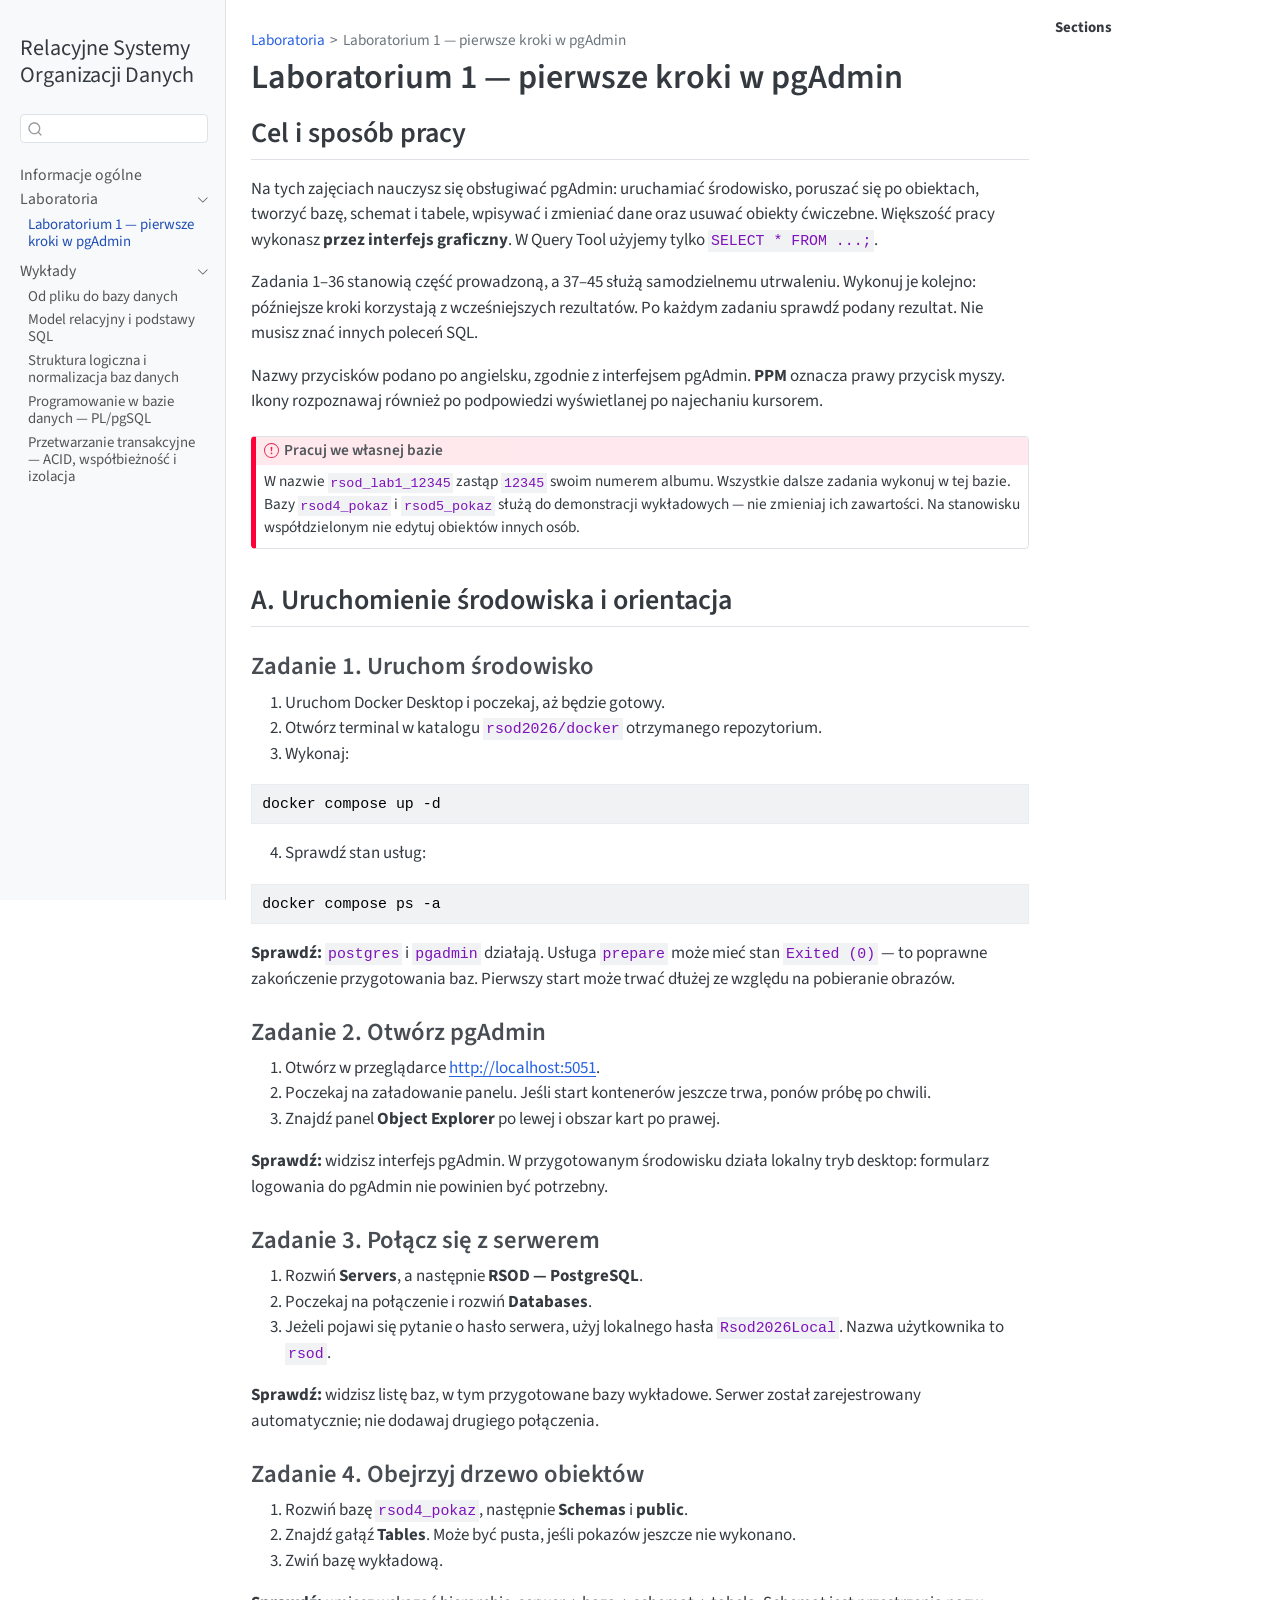
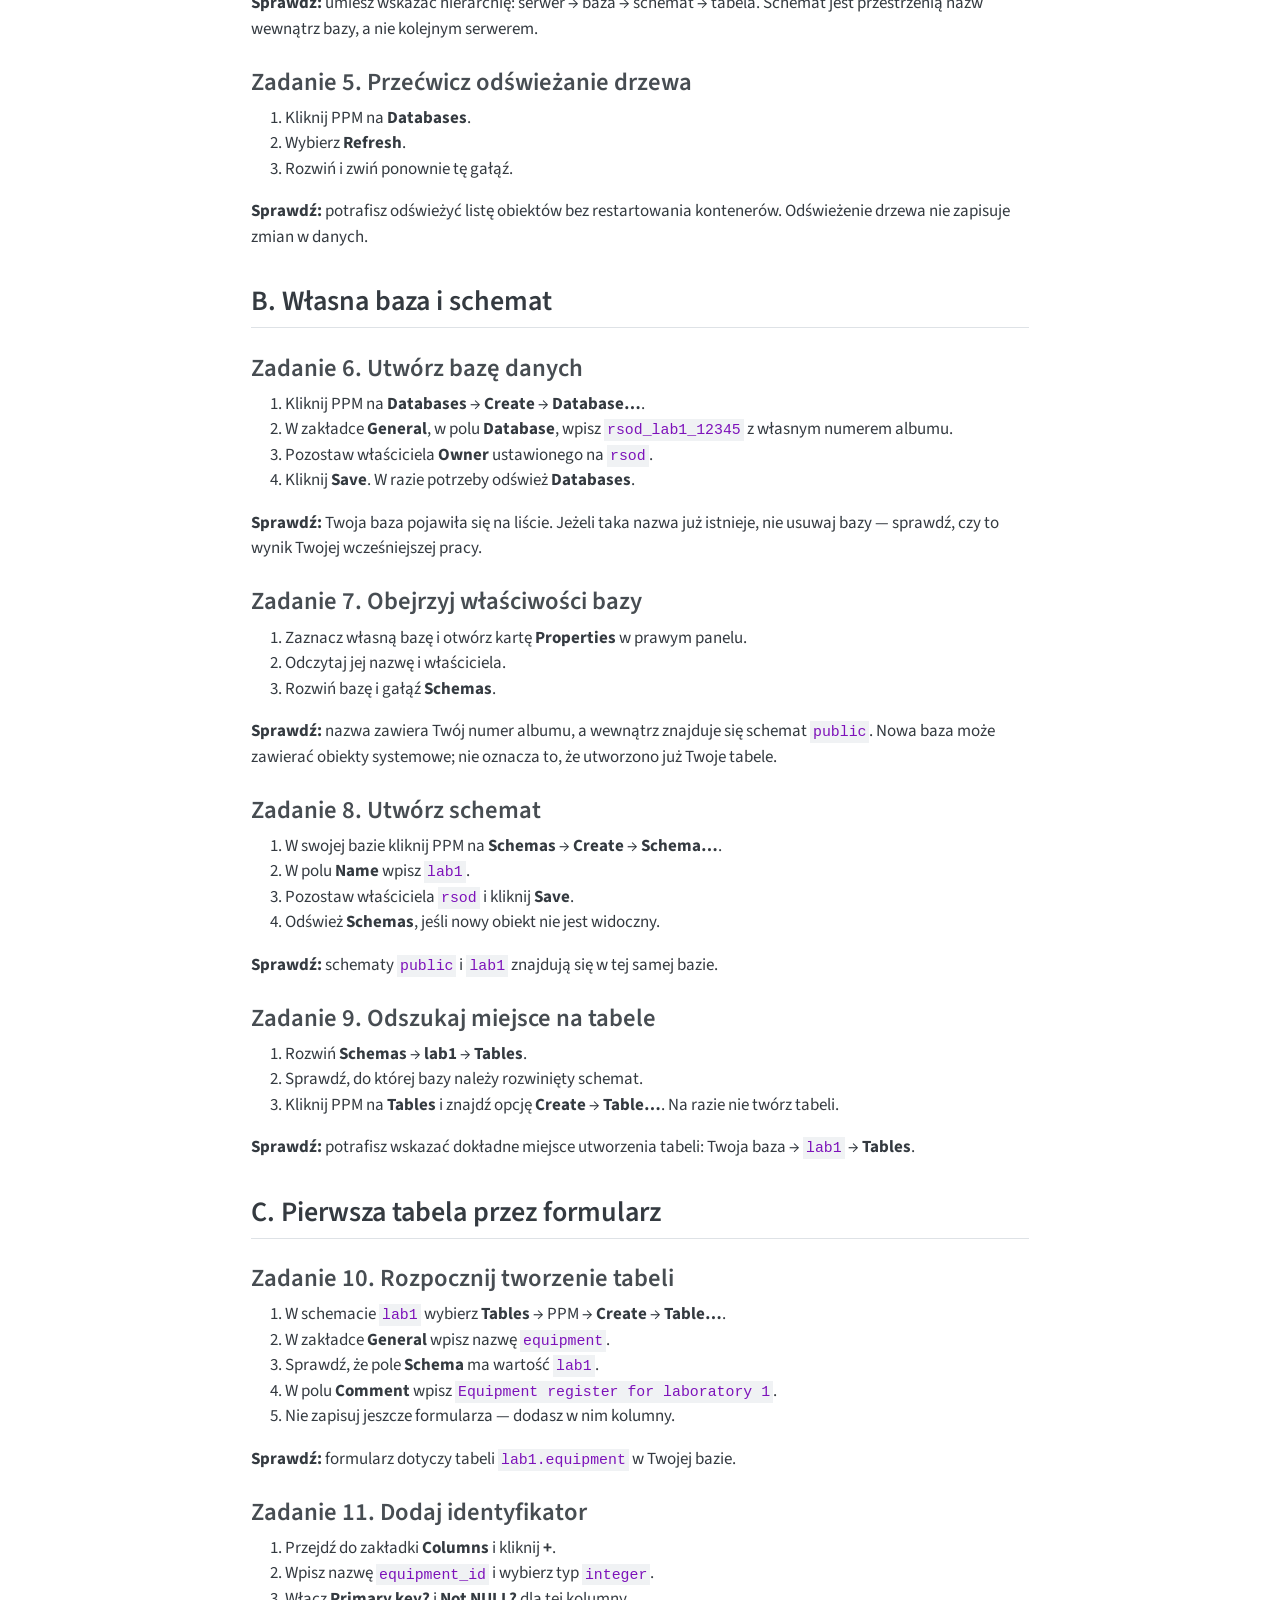
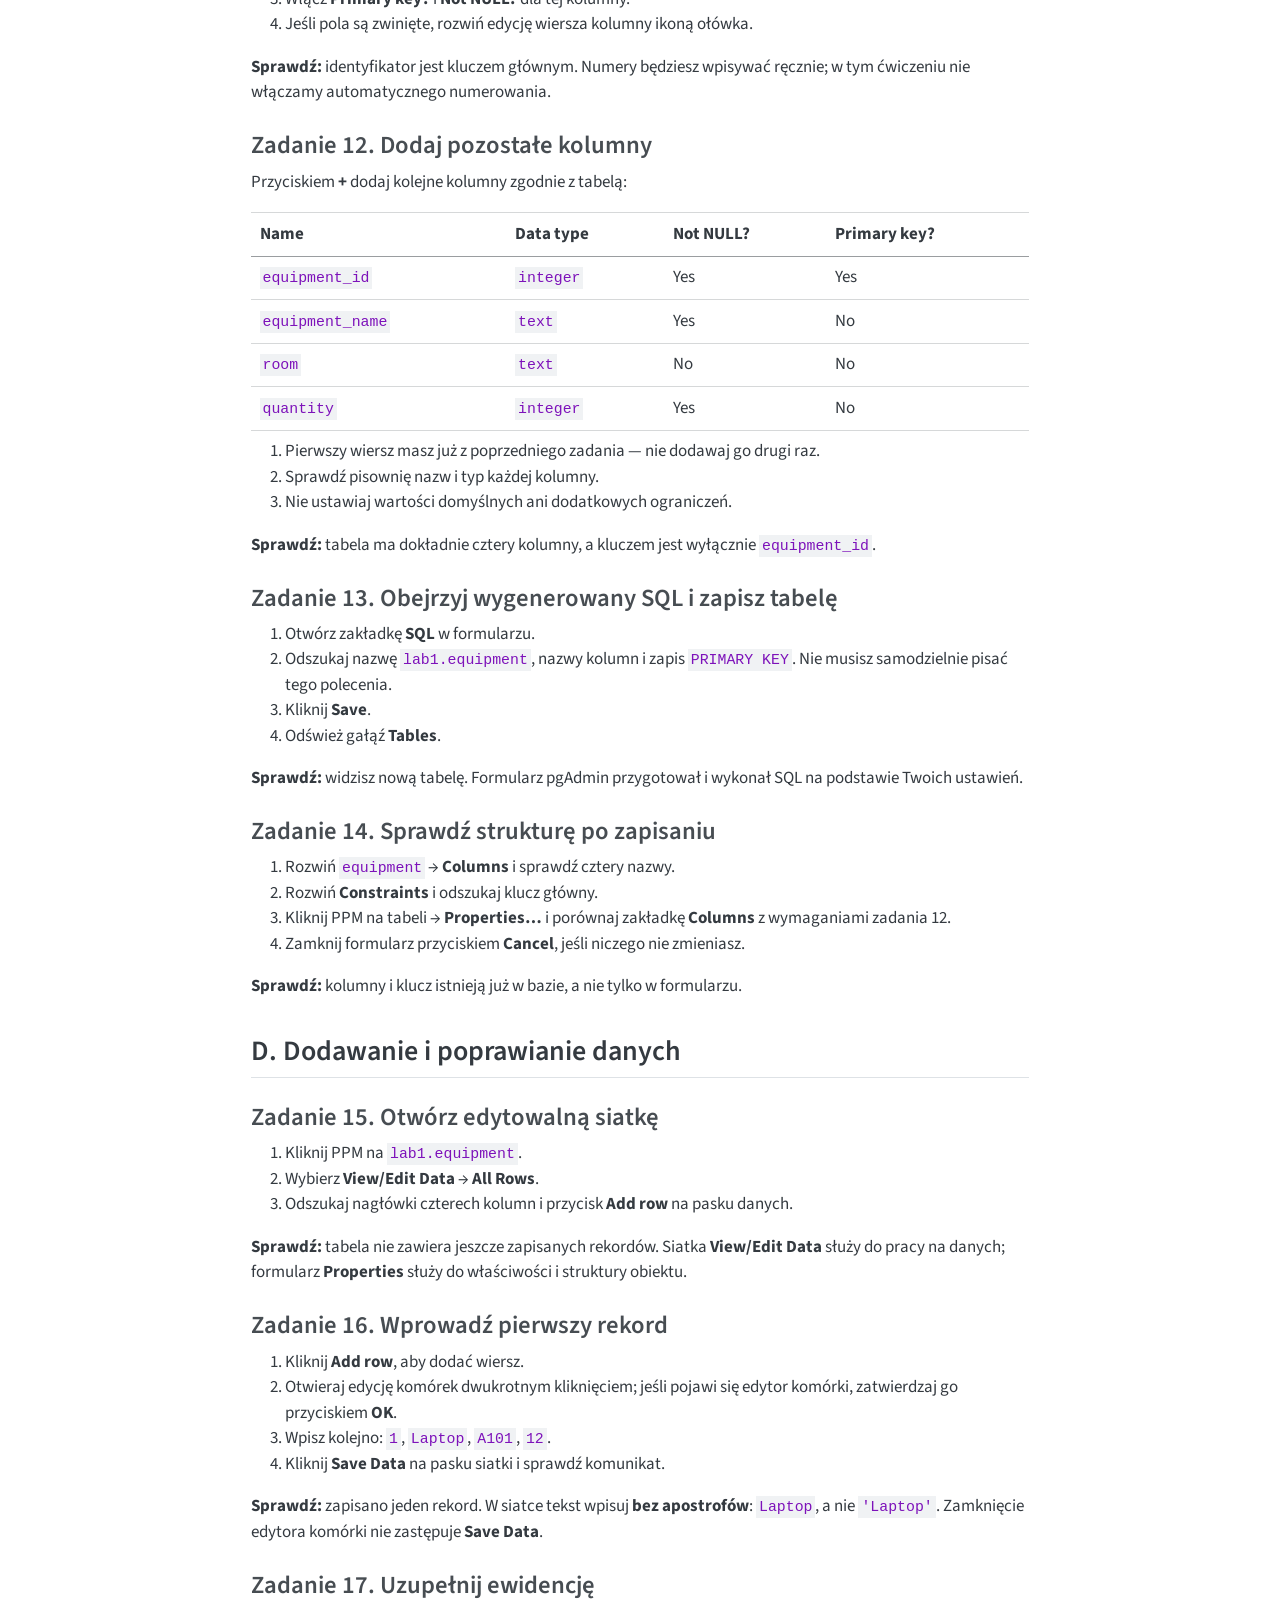
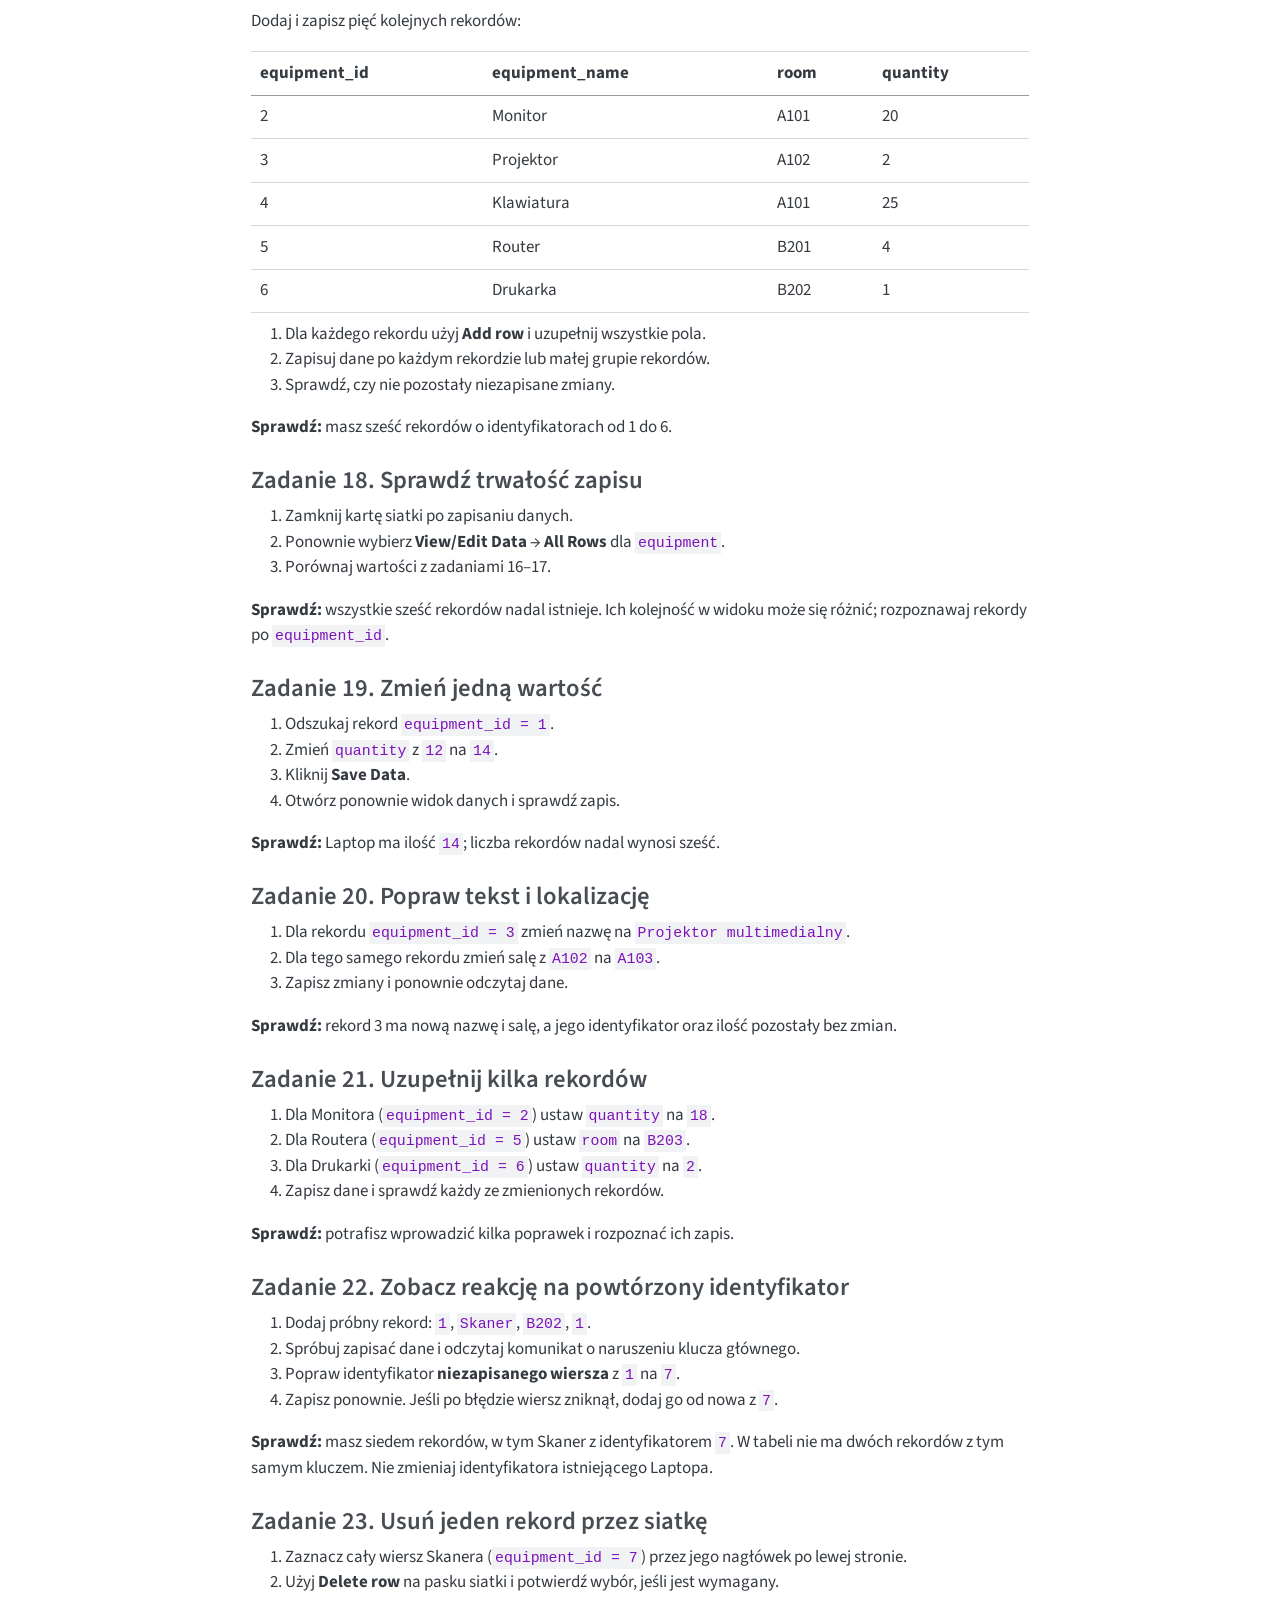
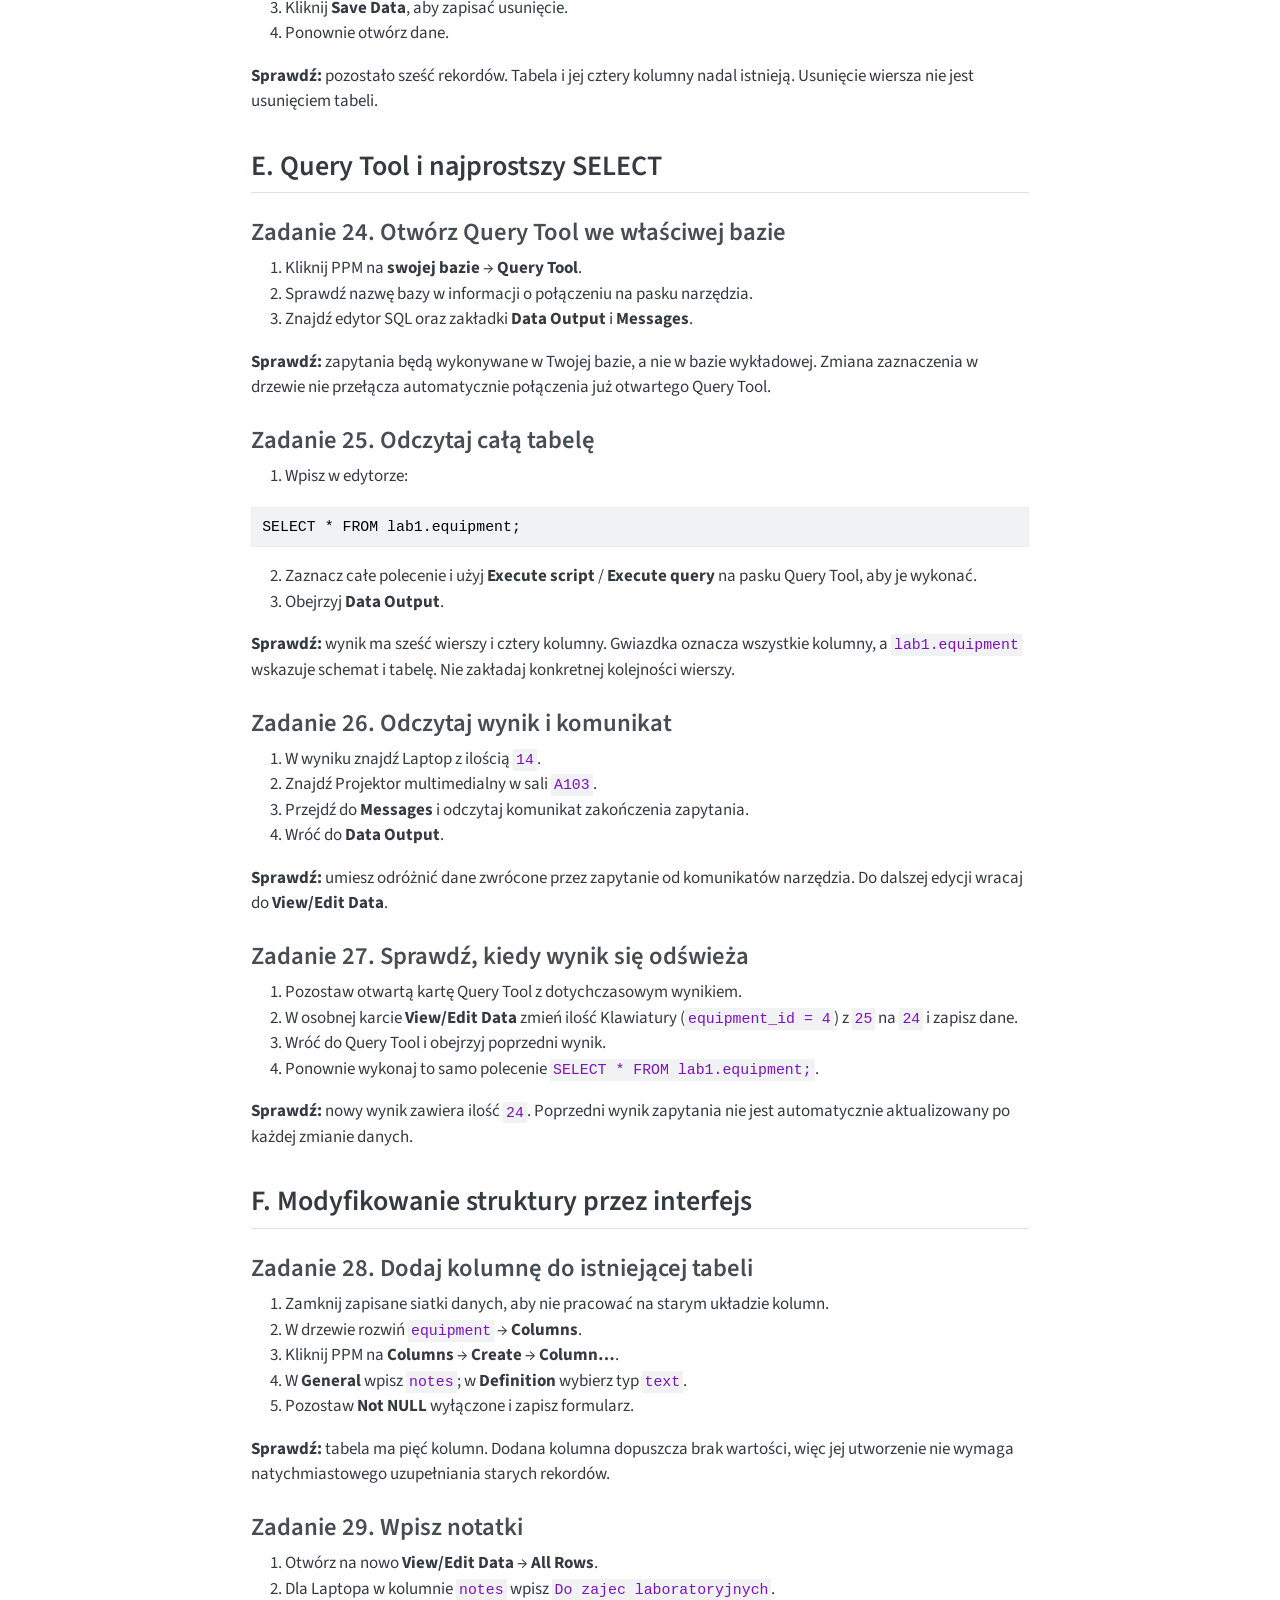
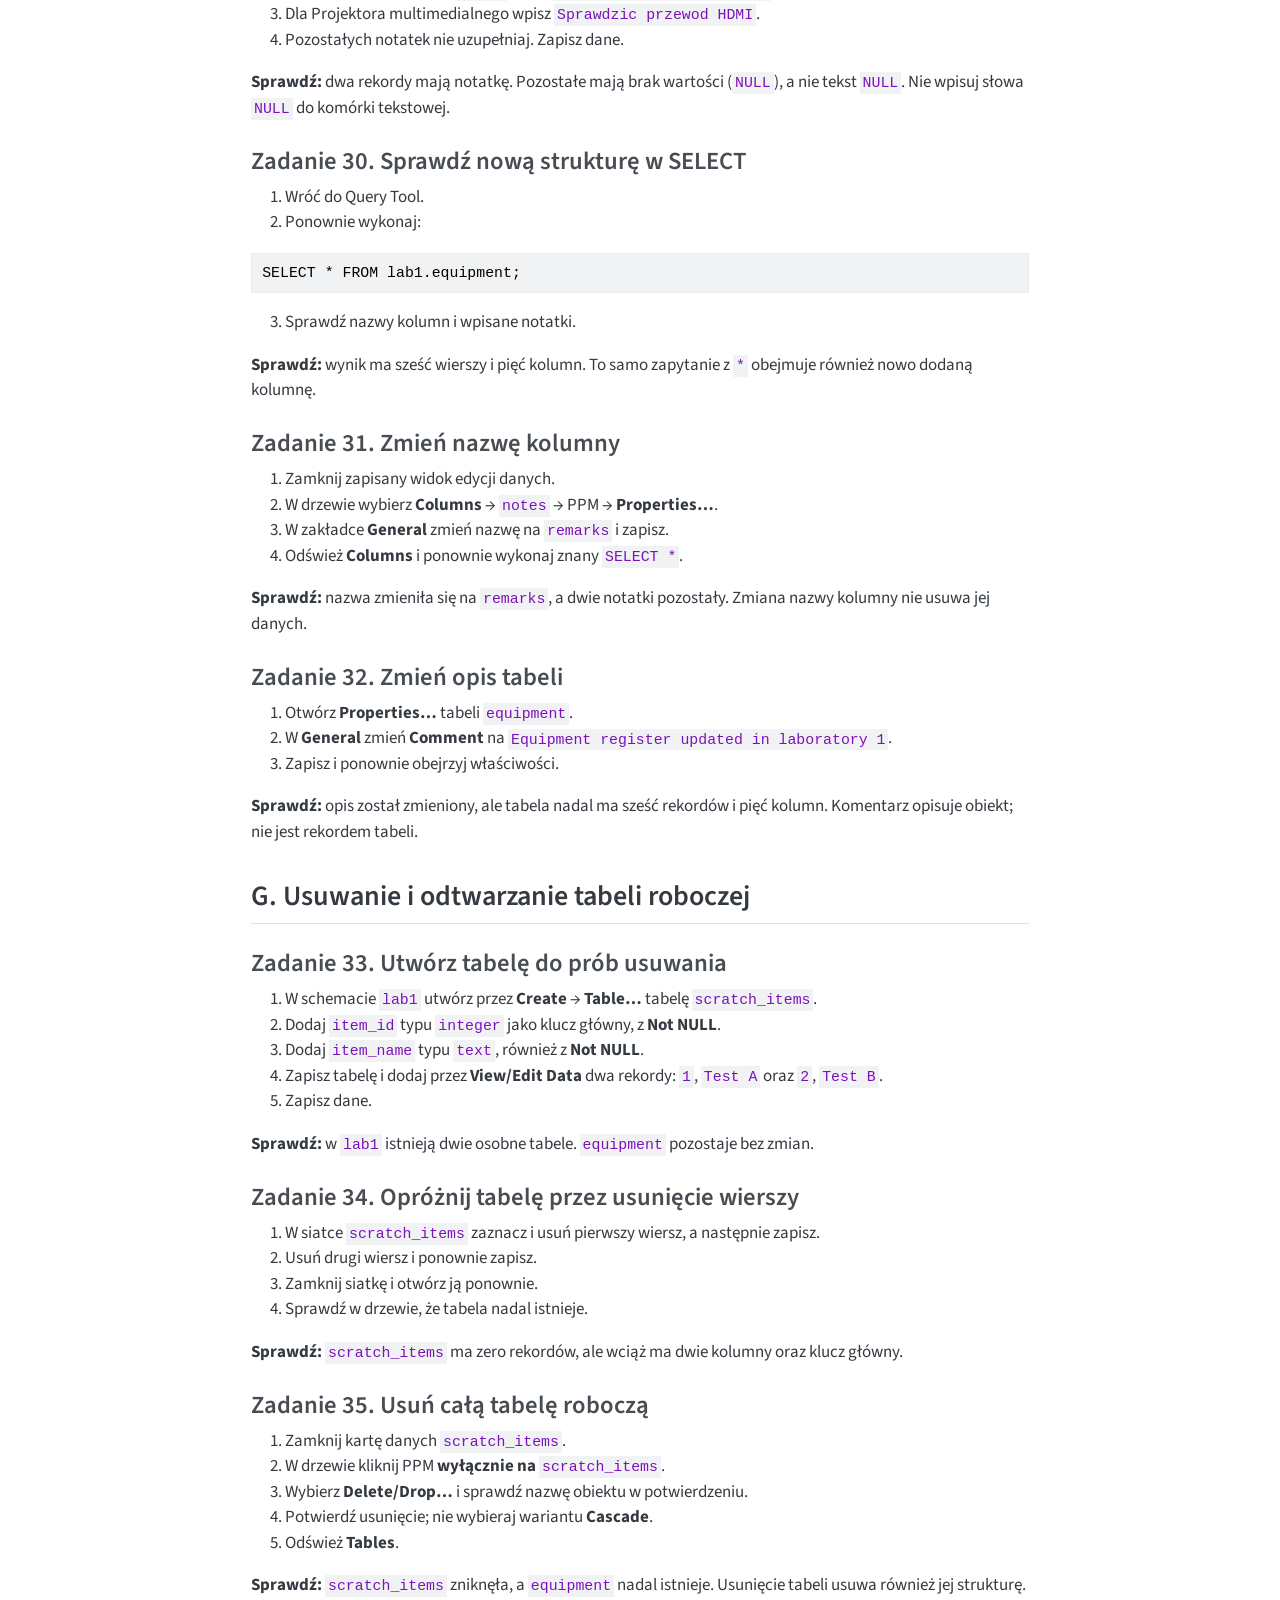
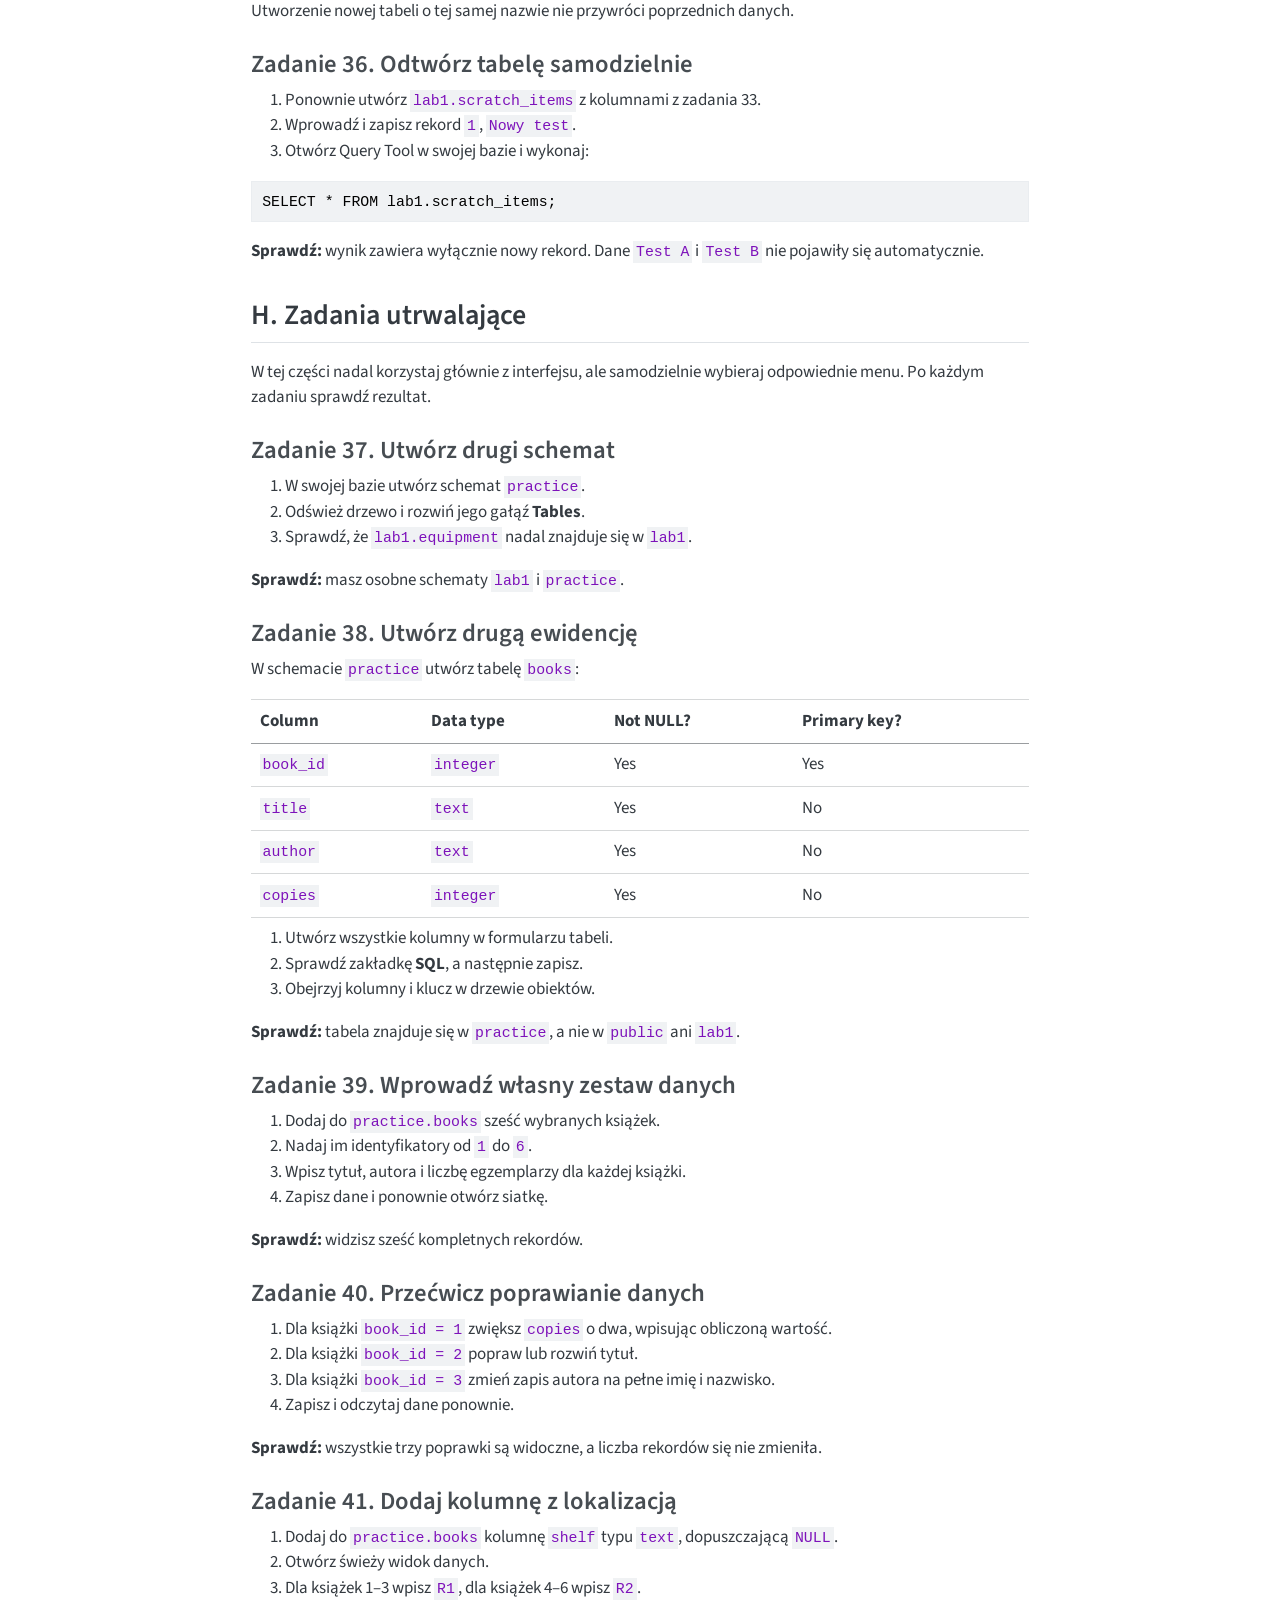
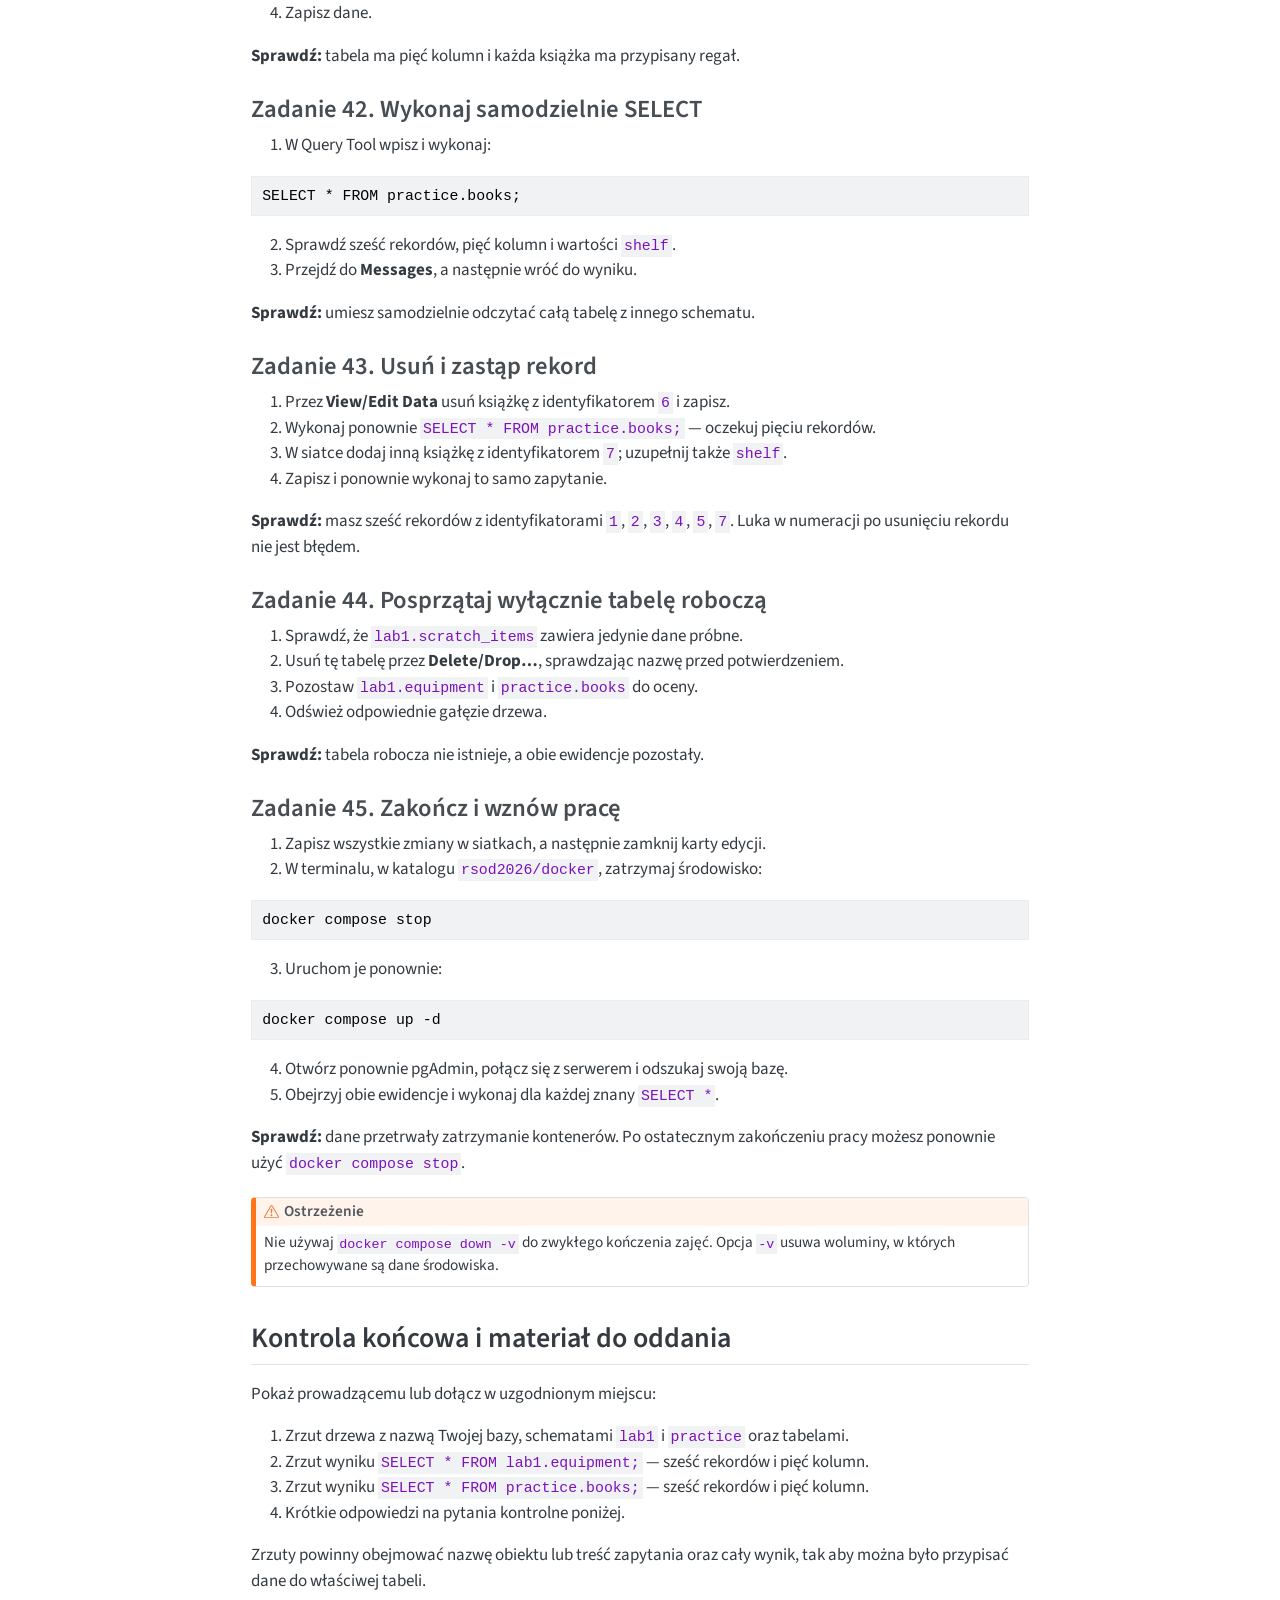
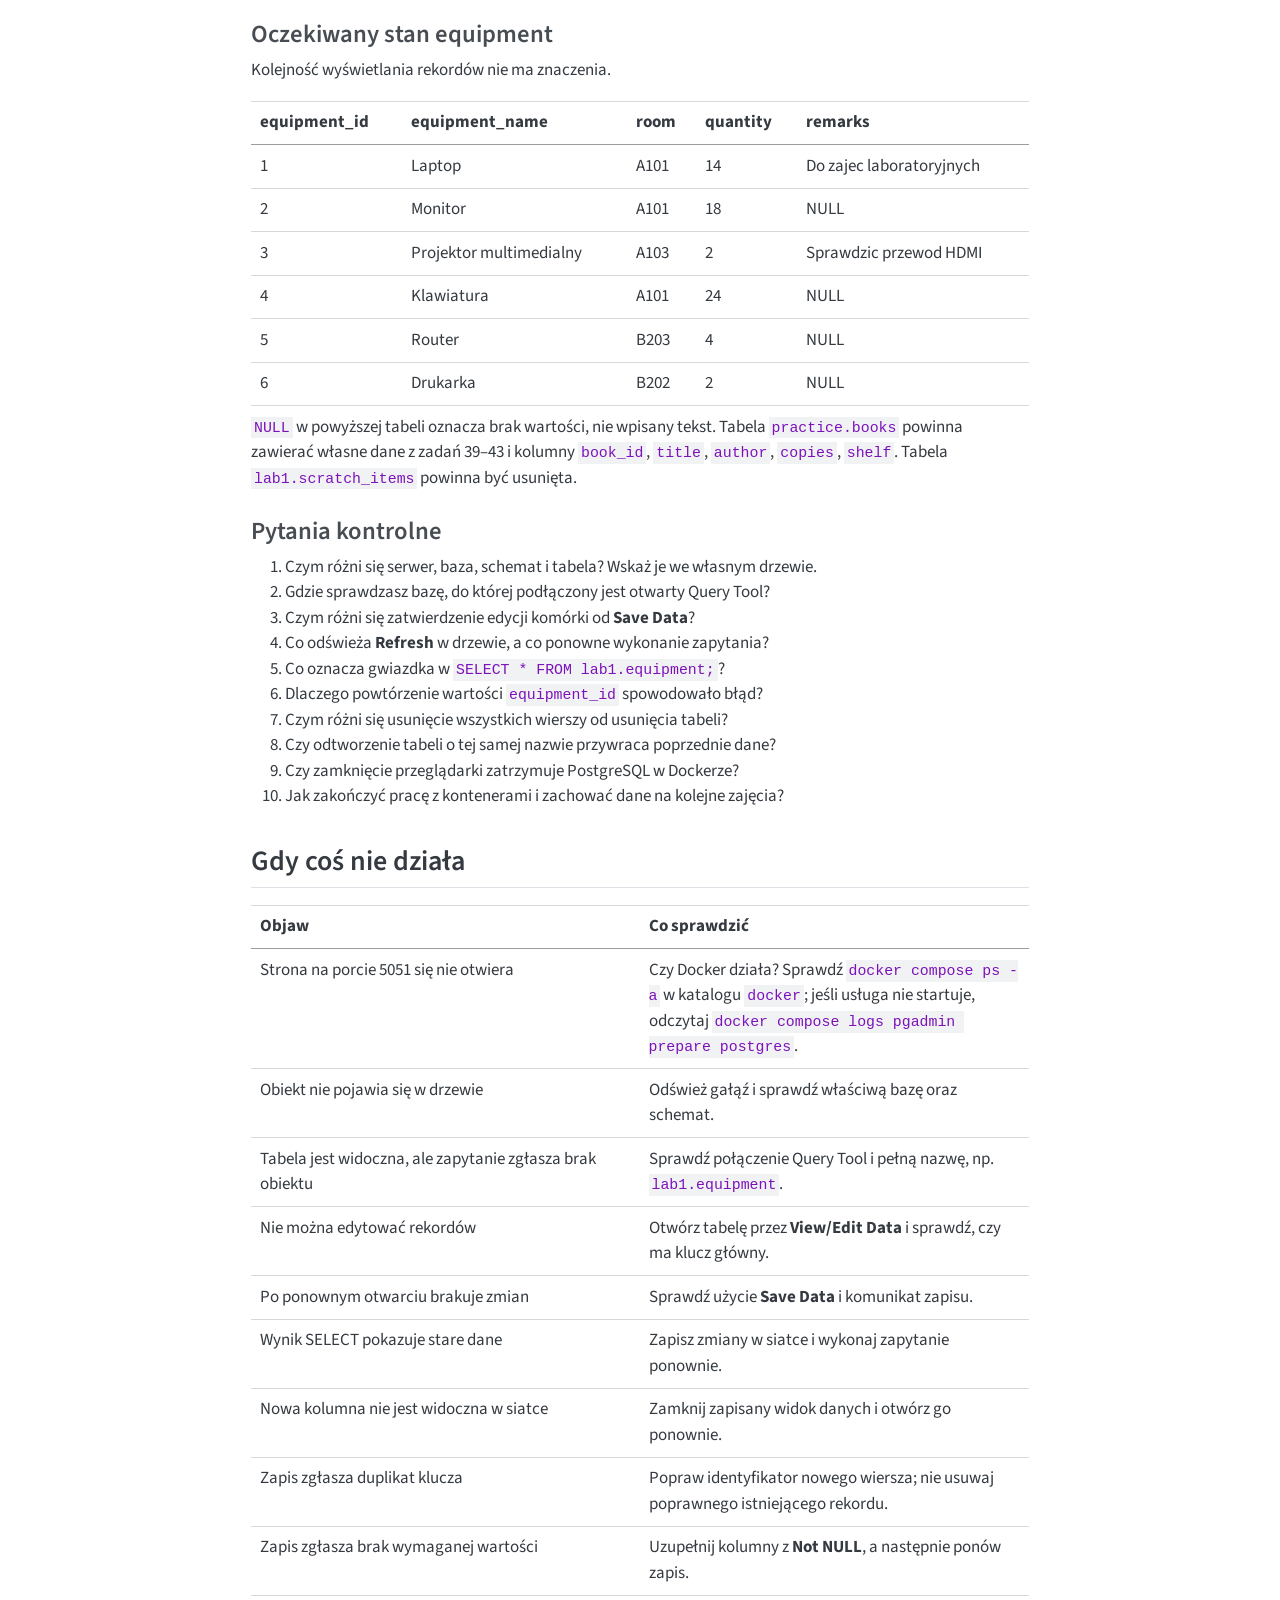
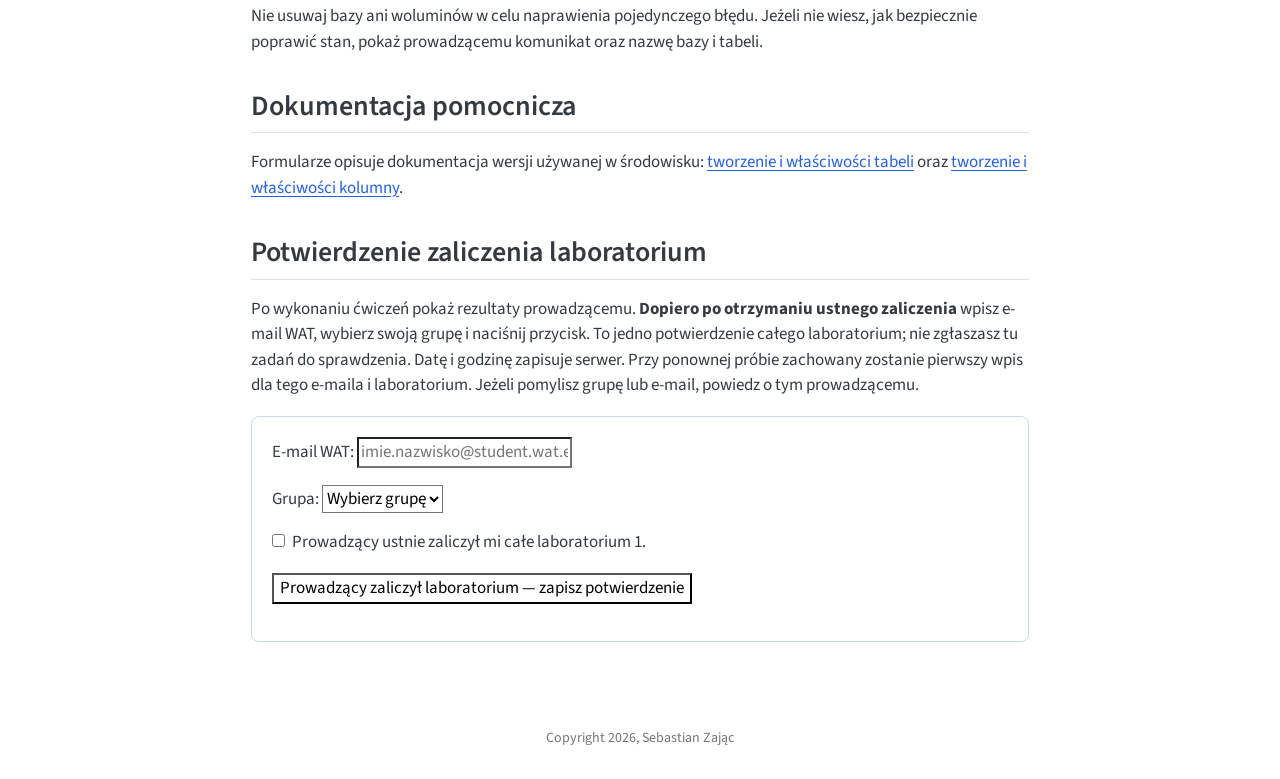
==== commit 0ffefcf1: "Add RSOD laboratory confirmations and publish navigation" ====
--- a/docs/laboratorium1.html
+++ b/docs/laboratorium1.html
@@ -232,6 +232,7 @@
   <li><a href="#kontrola-końcowa-i-materiał-do-oddania" id="toc-kontrola-końcowa-i-materiał-do-oddania" class="nav-link" data-scroll-target="#kontrola-końcowa-i-materiał-do-oddania">Kontrola końcowa i materiał do oddania</a></li>
   <li><a href="#gdy-coś-nie-działa" id="toc-gdy-coś-nie-działa" class="nav-link" data-scroll-target="#gdy-coś-nie-działa">Gdy coś nie działa</a></li>
   <li><a href="#dokumentacja-pomocnicza" id="toc-dokumentacja-pomocnicza" class="nav-link" data-scroll-target="#dokumentacja-pomocnicza">Dokumentacja pomocnicza</a></li>
+  <li><a href="#potwierdzenie-zaliczenia-laboratorium" id="toc-potwierdzenie-zaliczenia-laboratorium" class="nav-link" data-scroll-target="#potwierdzenie-zaliczenia-laboratorium">Potwierdzenie zaliczenia laboratorium</a></li>
   </ul>
 </nav>
     </div>
@@ -856,8 +857,8 @@
 </ol>
 <p><strong>Sprawdź:</strong> tabela robocza nie istnieje, a obie ewidencje pozostały.</p>
 </section>
-<section id="zadanie-45.-zakończ-i-wznow-pracę" class="level3">
-<h3 class="anchored" data-anchor-id="zadanie-45.-zakończ-i-wznow-pracę">Zadanie 45. Zakończ i wznow pracę</h3>
+<section id="zadanie-45.-zakończ-i-wznów-pracę" class="level3">
+<h3 class="anchored" data-anchor-id="zadanie-45.-zakończ-i-wznów-pracę">Zadanie 45. Zakończ i wznów pracę</h3>
 <ol type="1">
 <li>Zapisz wszystkie zmiany w siatkach, a następnie zamknij karty edycji.</li>
 <li>W terminalu, w katalogu <code>rsod2026/docker</code>, zatrzymaj środowisko:</li>
@@ -1030,6 +1031,20 @@
 <section id="dokumentacja-pomocnicza" class="level2">
 <h2 class="anchored" data-anchor-id="dokumentacja-pomocnicza">Dokumentacja pomocnicza</h2>
 <p>Formularze opisuje dokumentacja wersji używanej w środowisku: <a href="https://www.pgadmin.org/docs/pgadmin4/9.18/table_dialog.html">tworzenie i właściwości tabeli</a> oraz <a href="https://www.pgadmin.org/docs/pgadmin4/9.18/column_dialog.html">tworzenie i właściwości kolumny</a>.</p>
+</section>
+<section id="potwierdzenie-zaliczenia-laboratorium" class="level2">
+<h2 class="anchored" data-anchor-id="potwierdzenie-zaliczenia-laboratorium">Potwierdzenie zaliczenia laboratorium</h2>
+<p>Po wykonaniu ćwiczeń pokaż rezultaty prowadzącemu. <strong>Dopiero po otrzymaniu ustnego zaliczenia</strong> wpisz e-mail WAT, wybierz swoją grupę i naciśnij przycisk. To jedno potwierdzenie całego laboratorium; nie zgłaszasz tu zadań do sprawdzenia. Datę i godzinę zapisuje serwer. Przy ponownej próbie zachowany zostanie pierwszy wpis dla tego e-maila i laboratorium. Jeżeli pomylisz grupę lub e-mail, powiedz o tym prowadzącemu.</p>
+<div id="lab-confirmation" data-endpoint="https://sebastianzajac.pl/rsod-quiz/lab-progress.php" style="padding:20px;border:1px solid #ccd8e4;border-radius:8px">
+<form>
+<p><label>E-mail WAT: <input name="email" type="email" autocomplete="email" maxlength="254" placeholder="imie.nazwisko@student.wat.edu.pl" required=""></label></p>
+<p><label>Grupa: <select name="group" required=""><option value="">Wybierz grupę</option><option value="1">Grupa 1</option><option value="2">Grupa 2</option><option value="3">Grupa 3</option></select></label></p>
+<p><label><input type="checkbox" required=""> Prowadzący ustnie zaliczył mi całe laboratorium 1.</label></p>
+<button type="submit">Prowadzący zaliczył laboratorium — zapisz potwierdzenie</button>
+</form>
+<p role="status" aria-live="polite"></p>
+</div>
+<script src="assets/js/lab-confirmation.js"></script>
 
 
 </section>
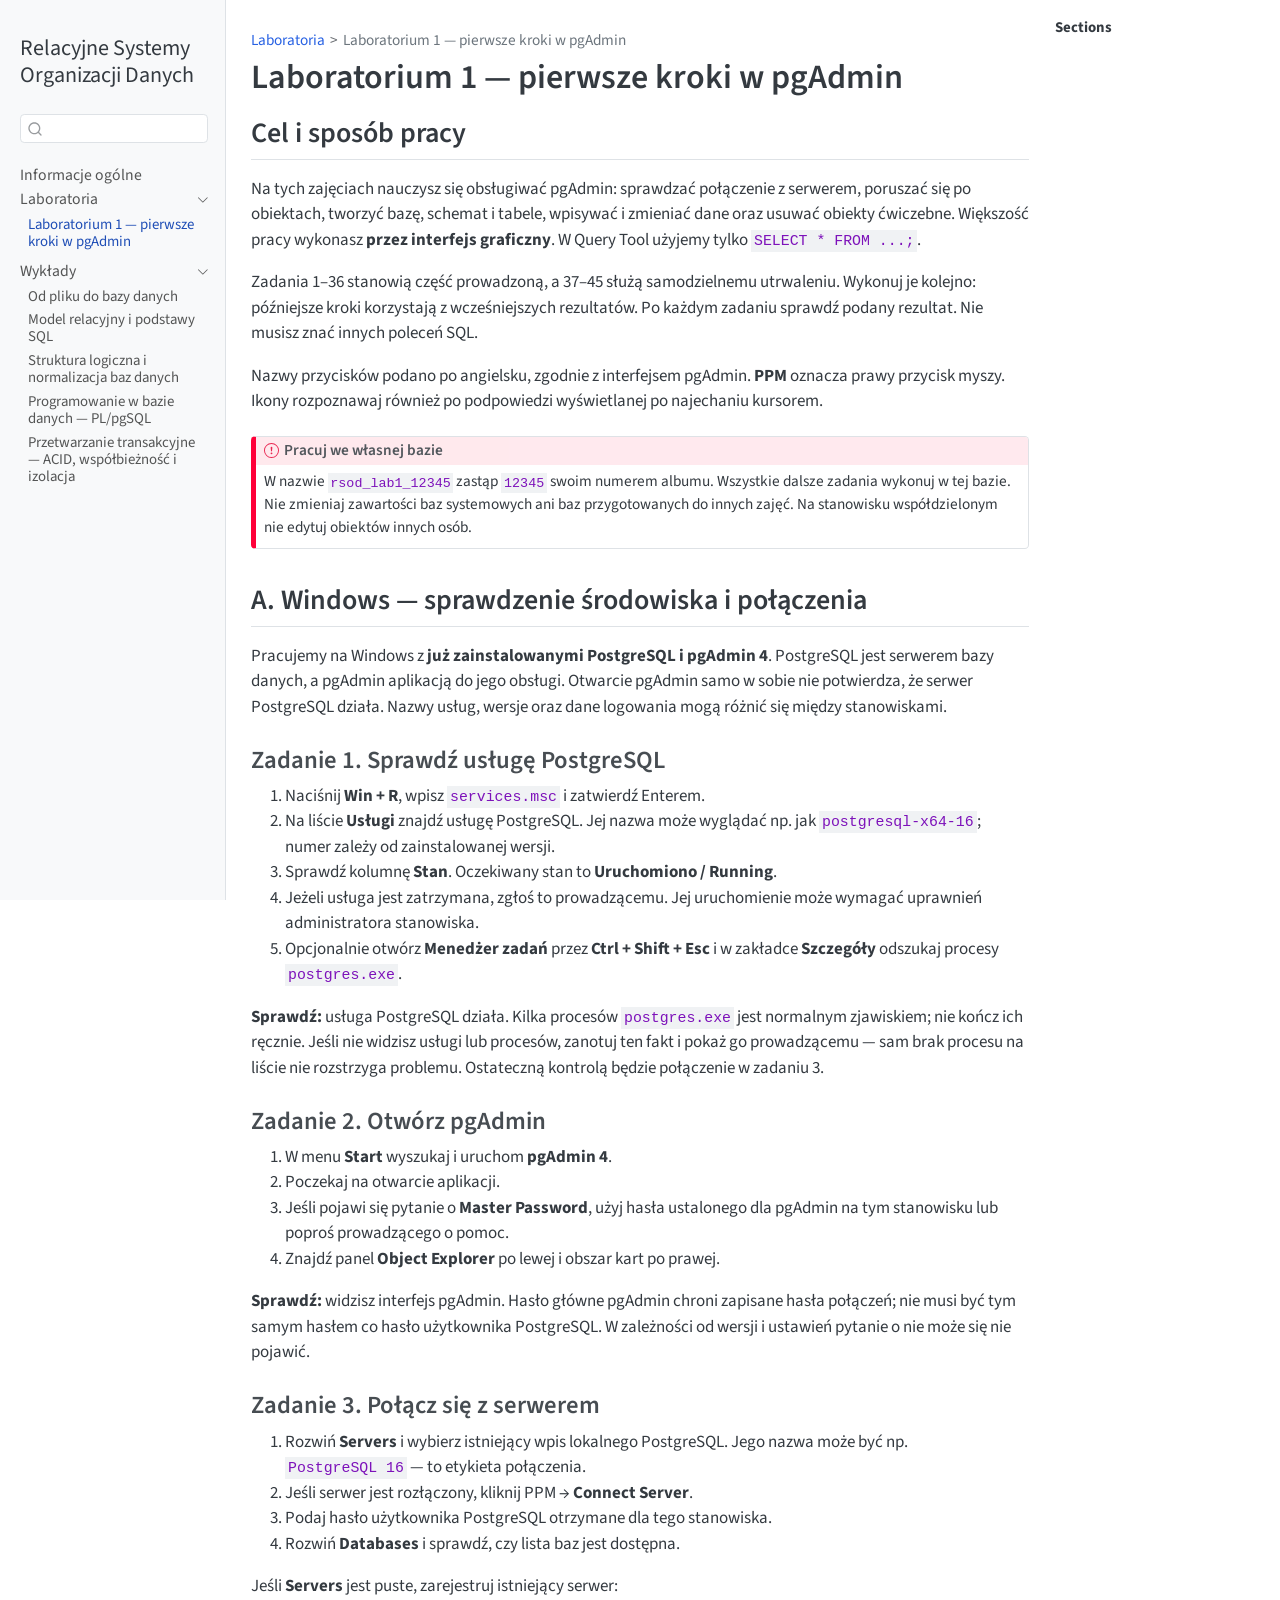
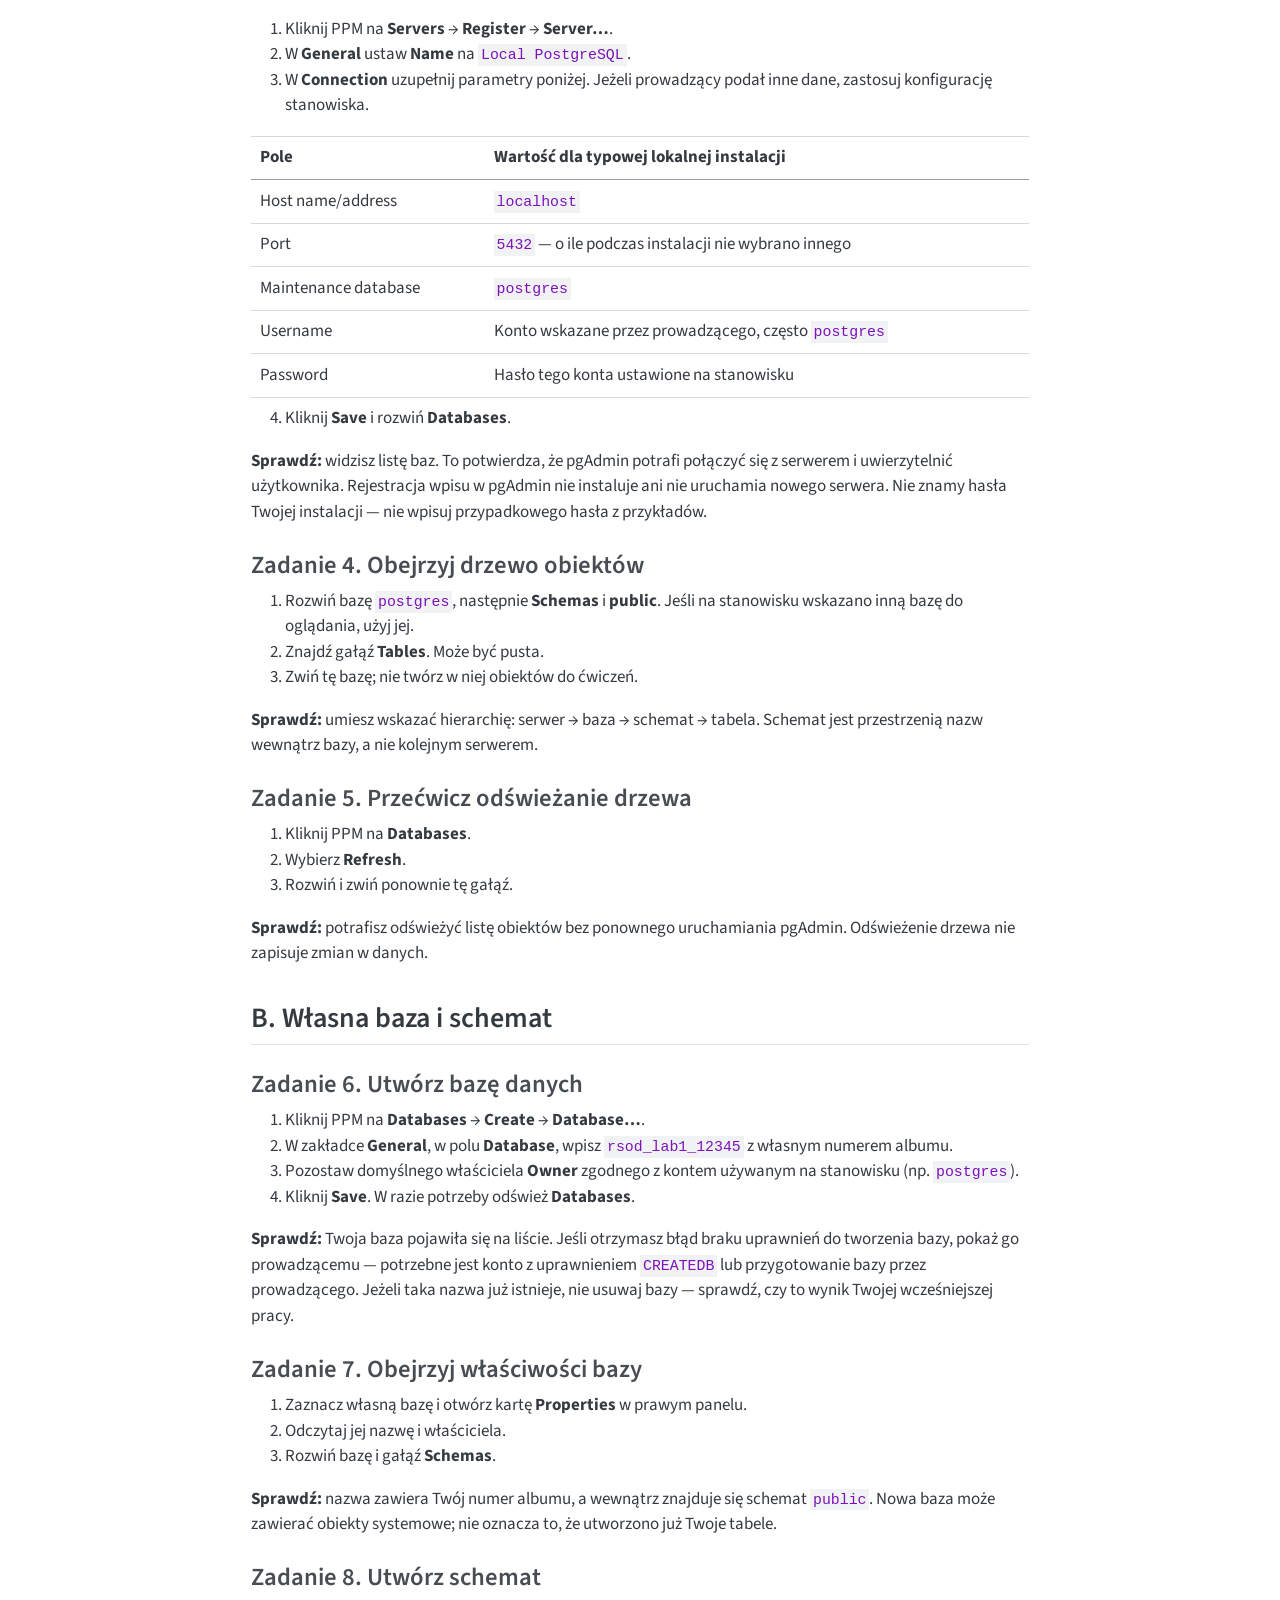
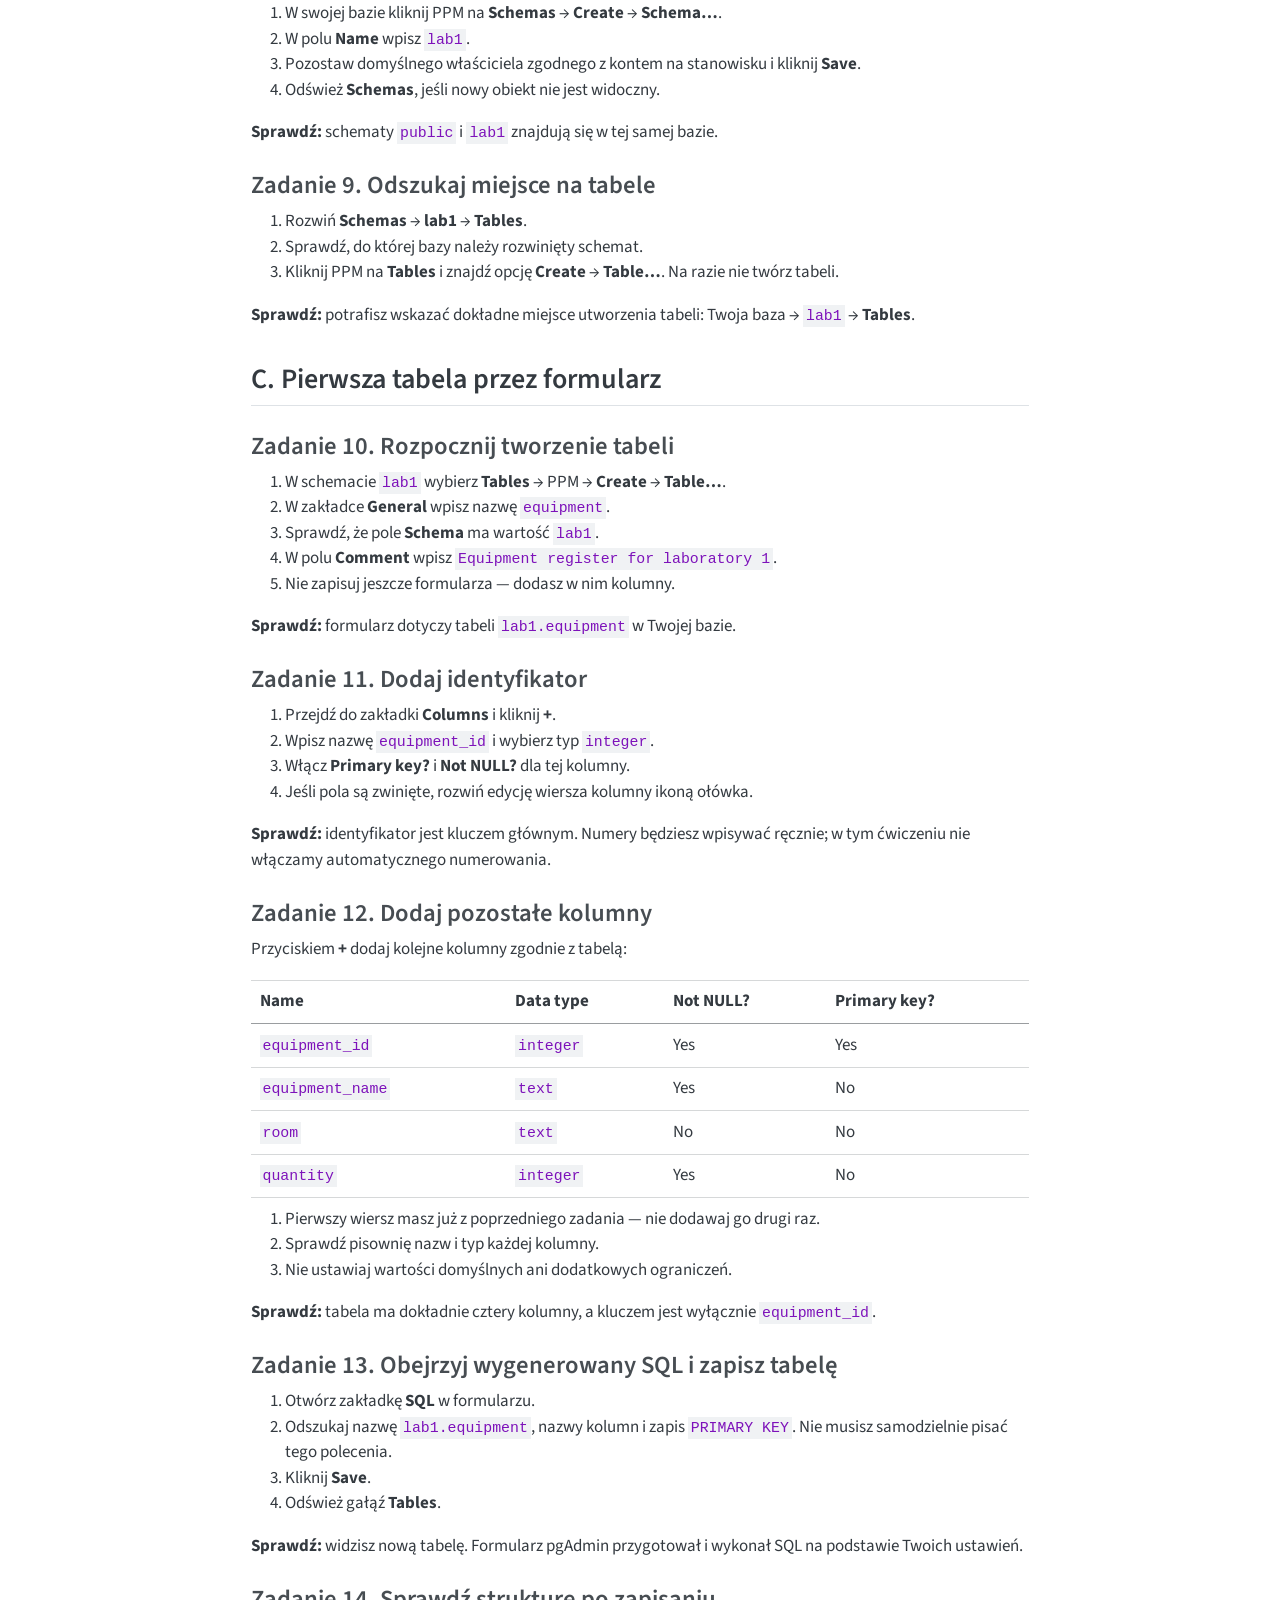
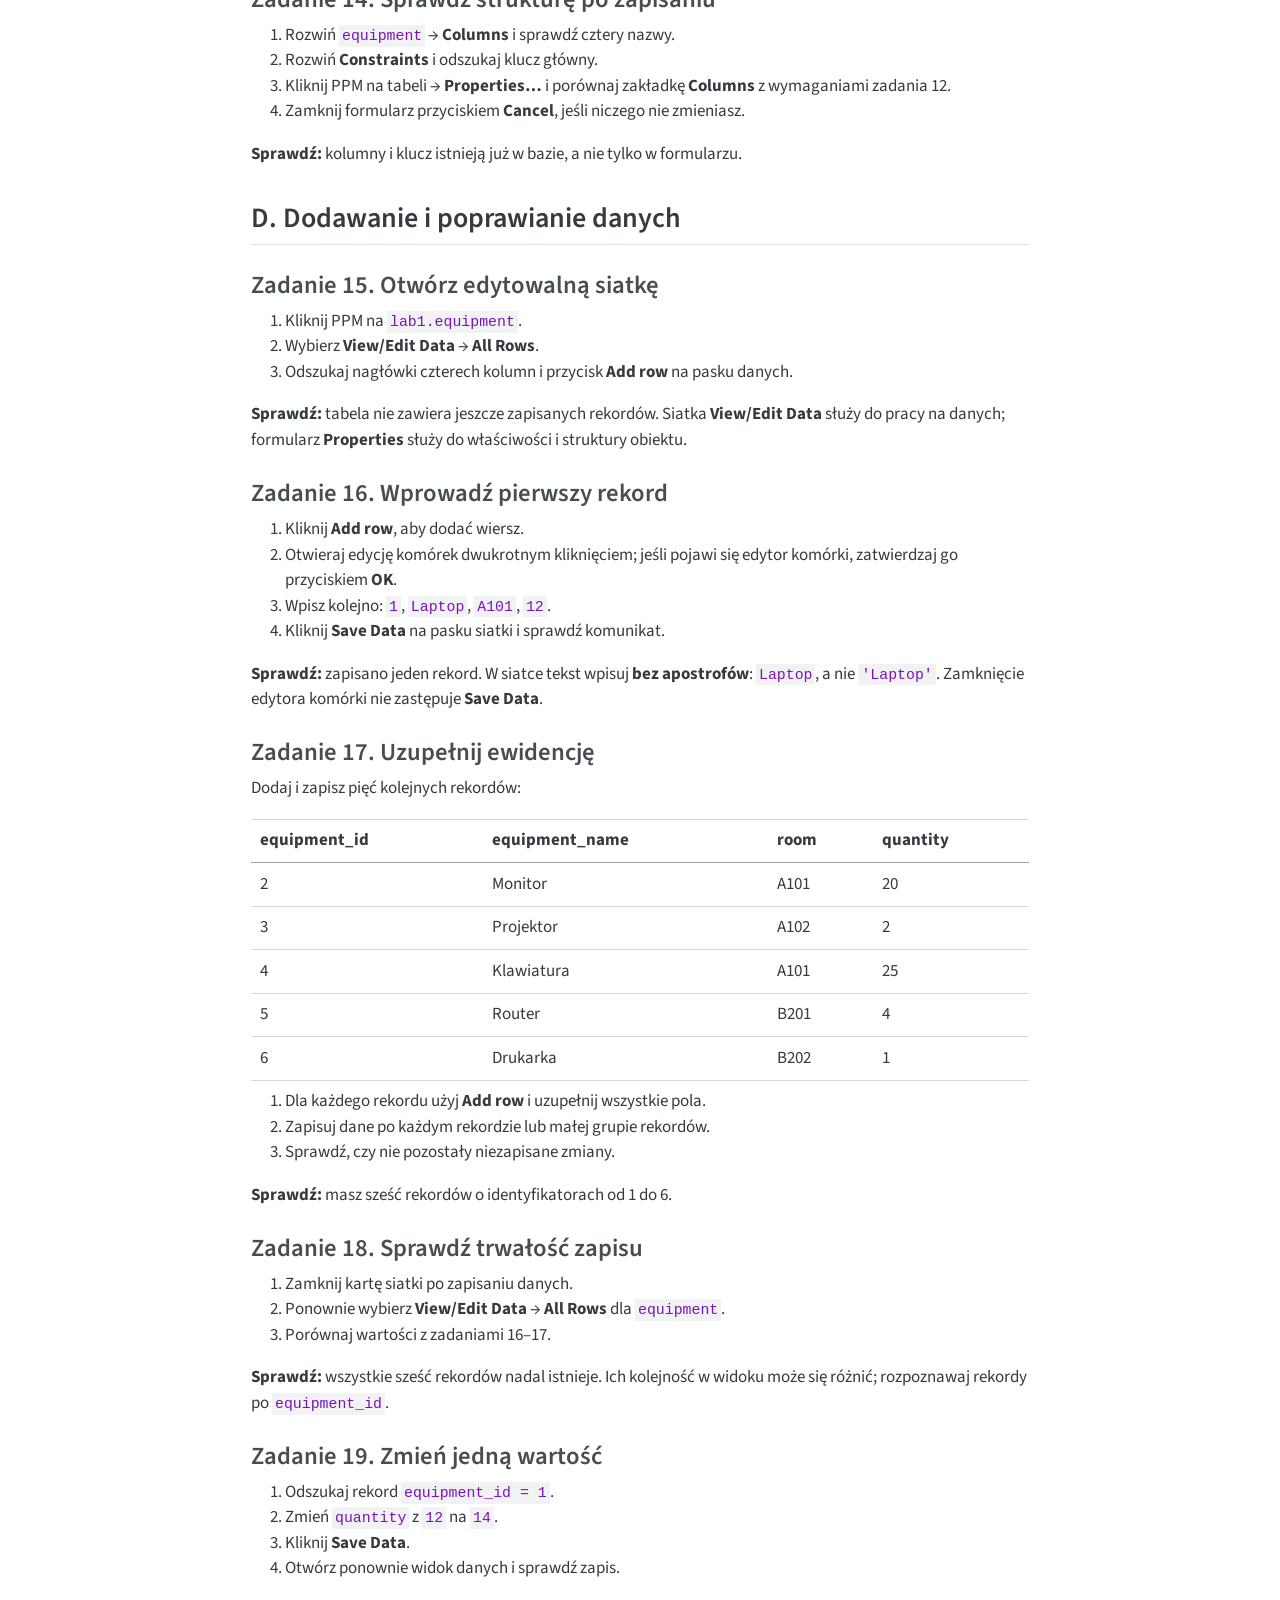
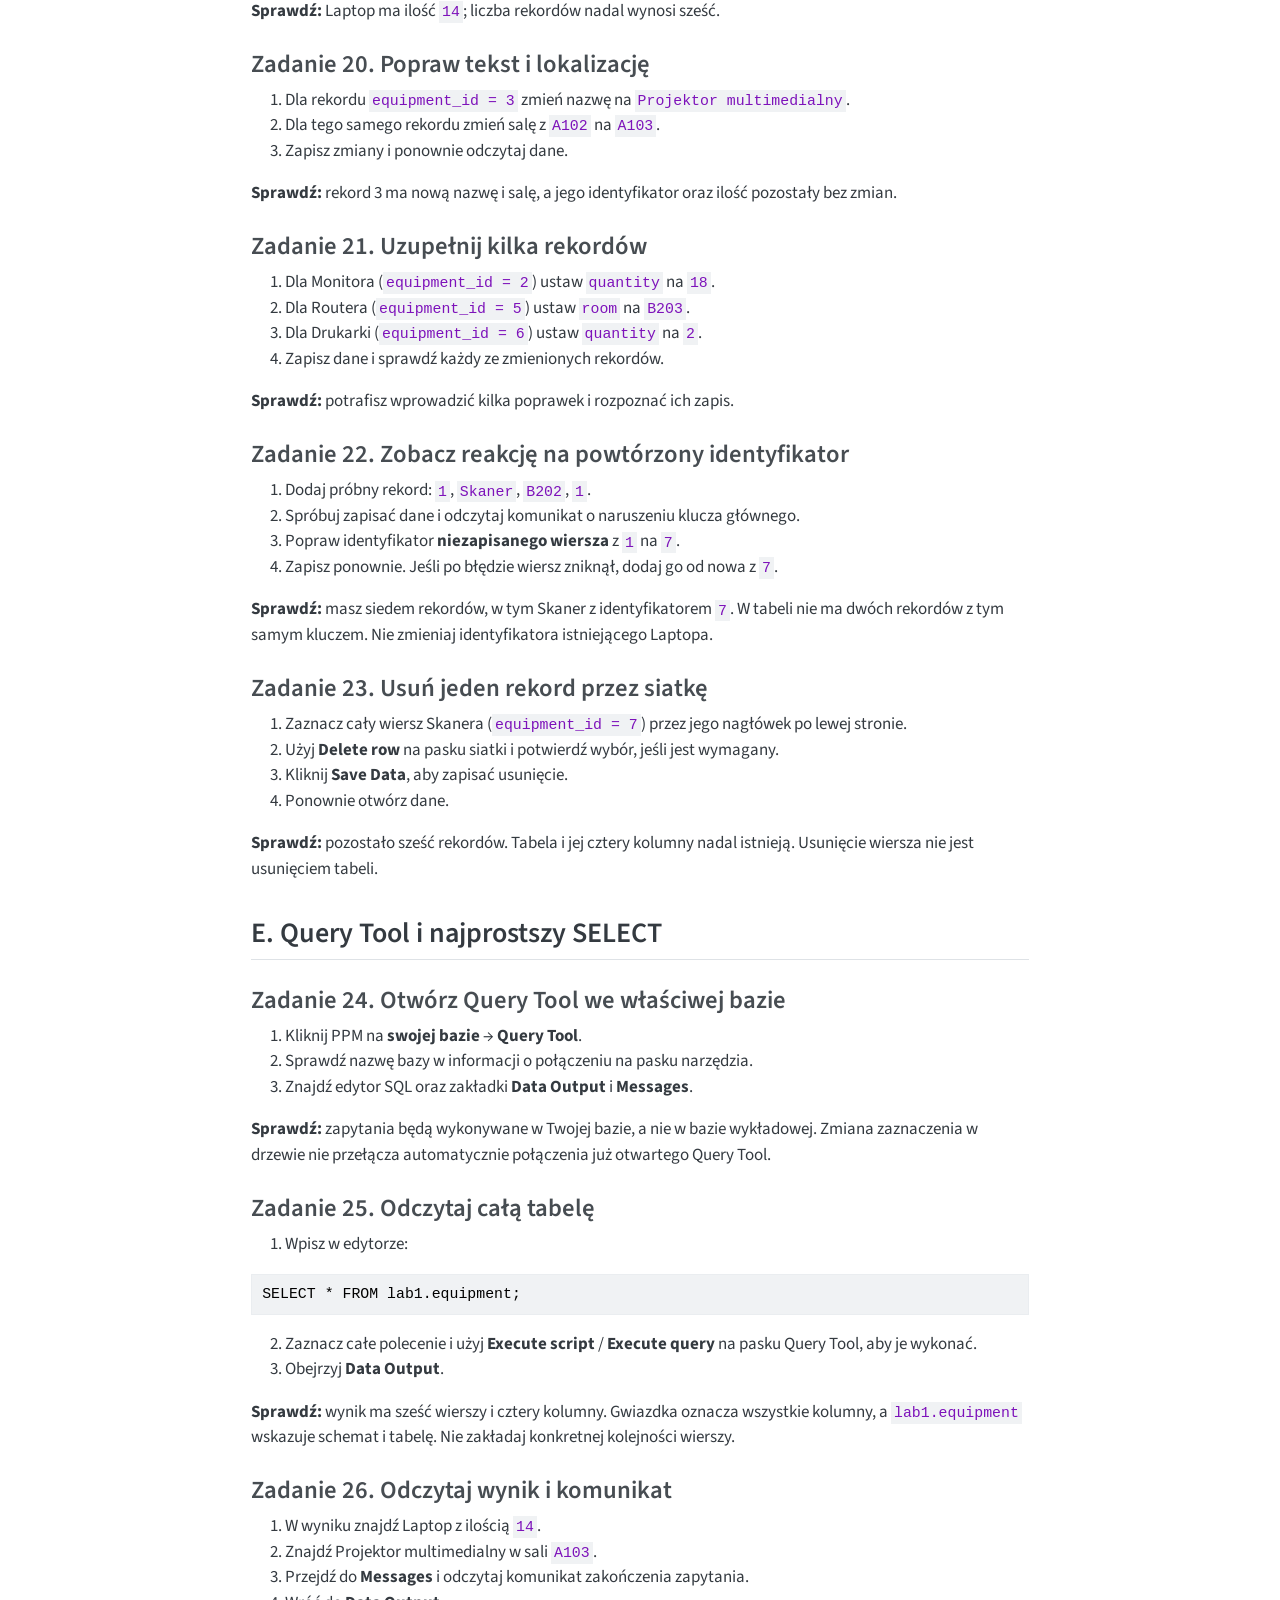
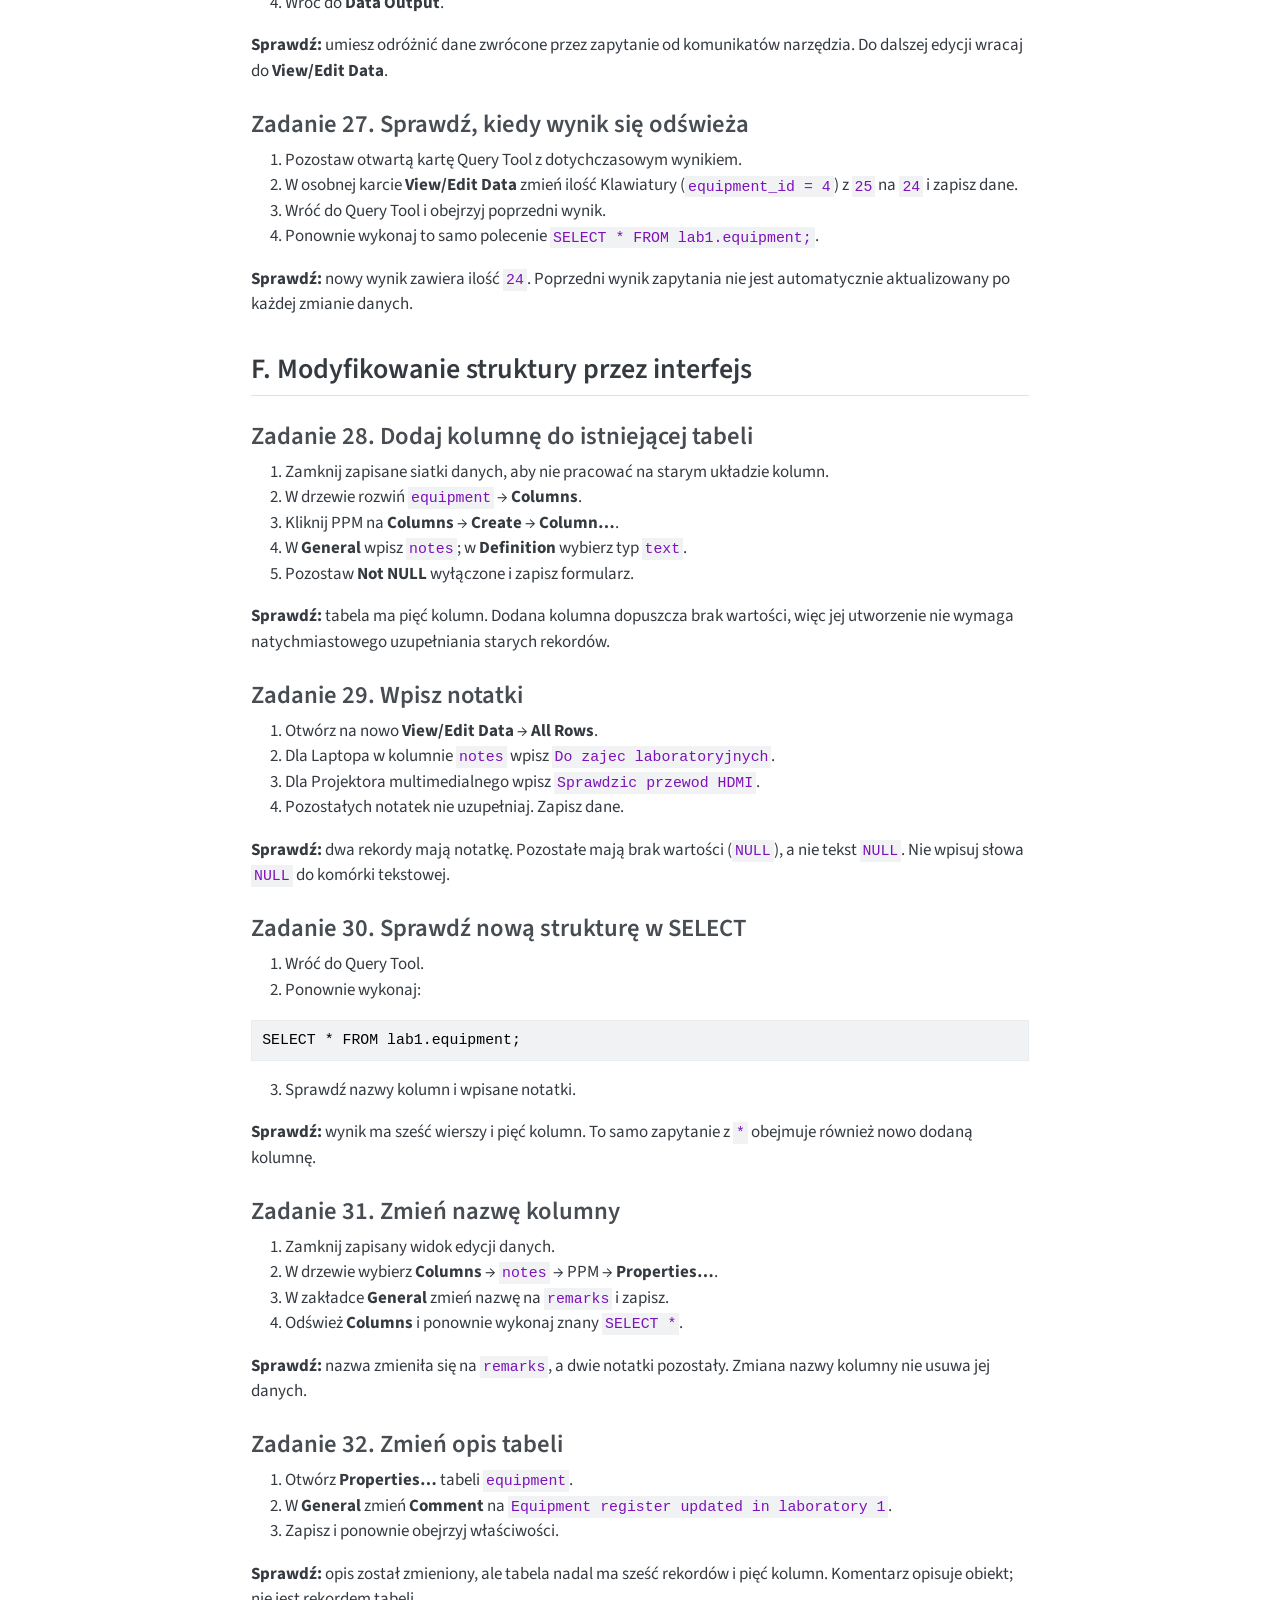
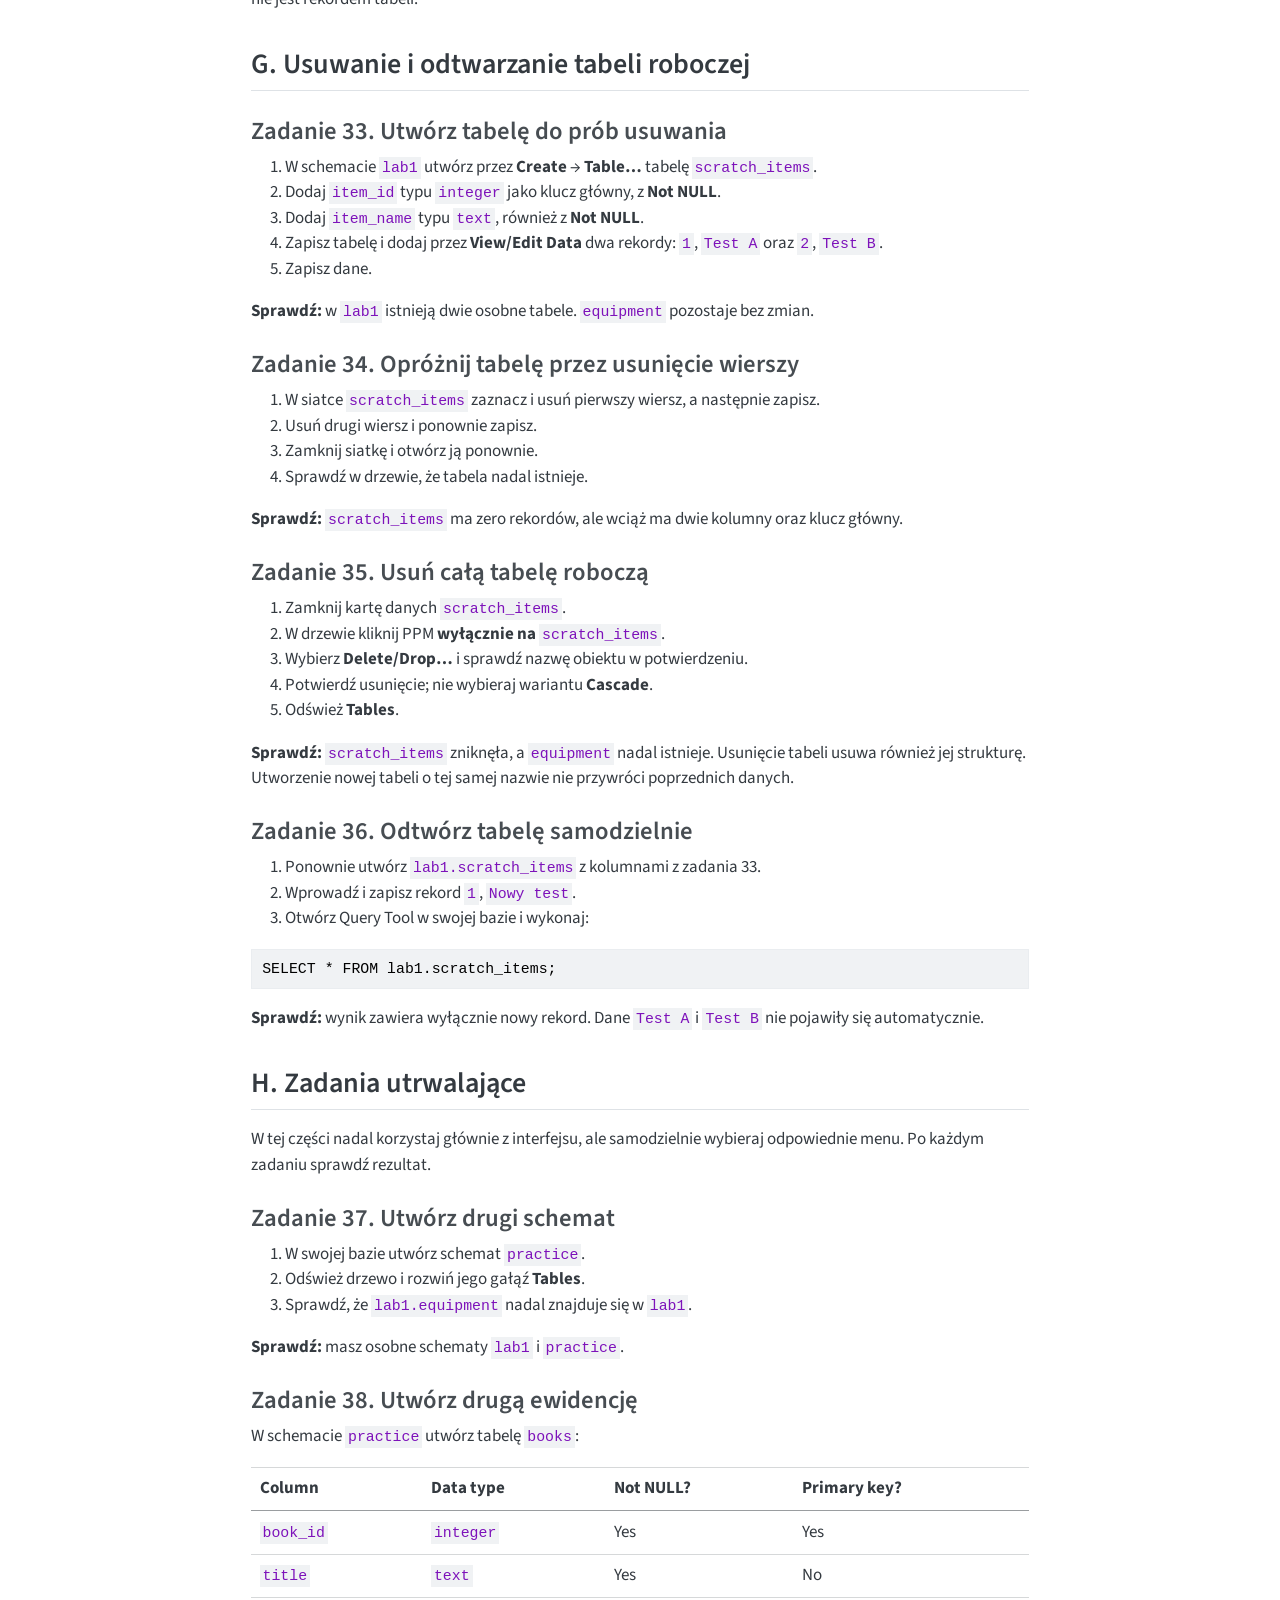
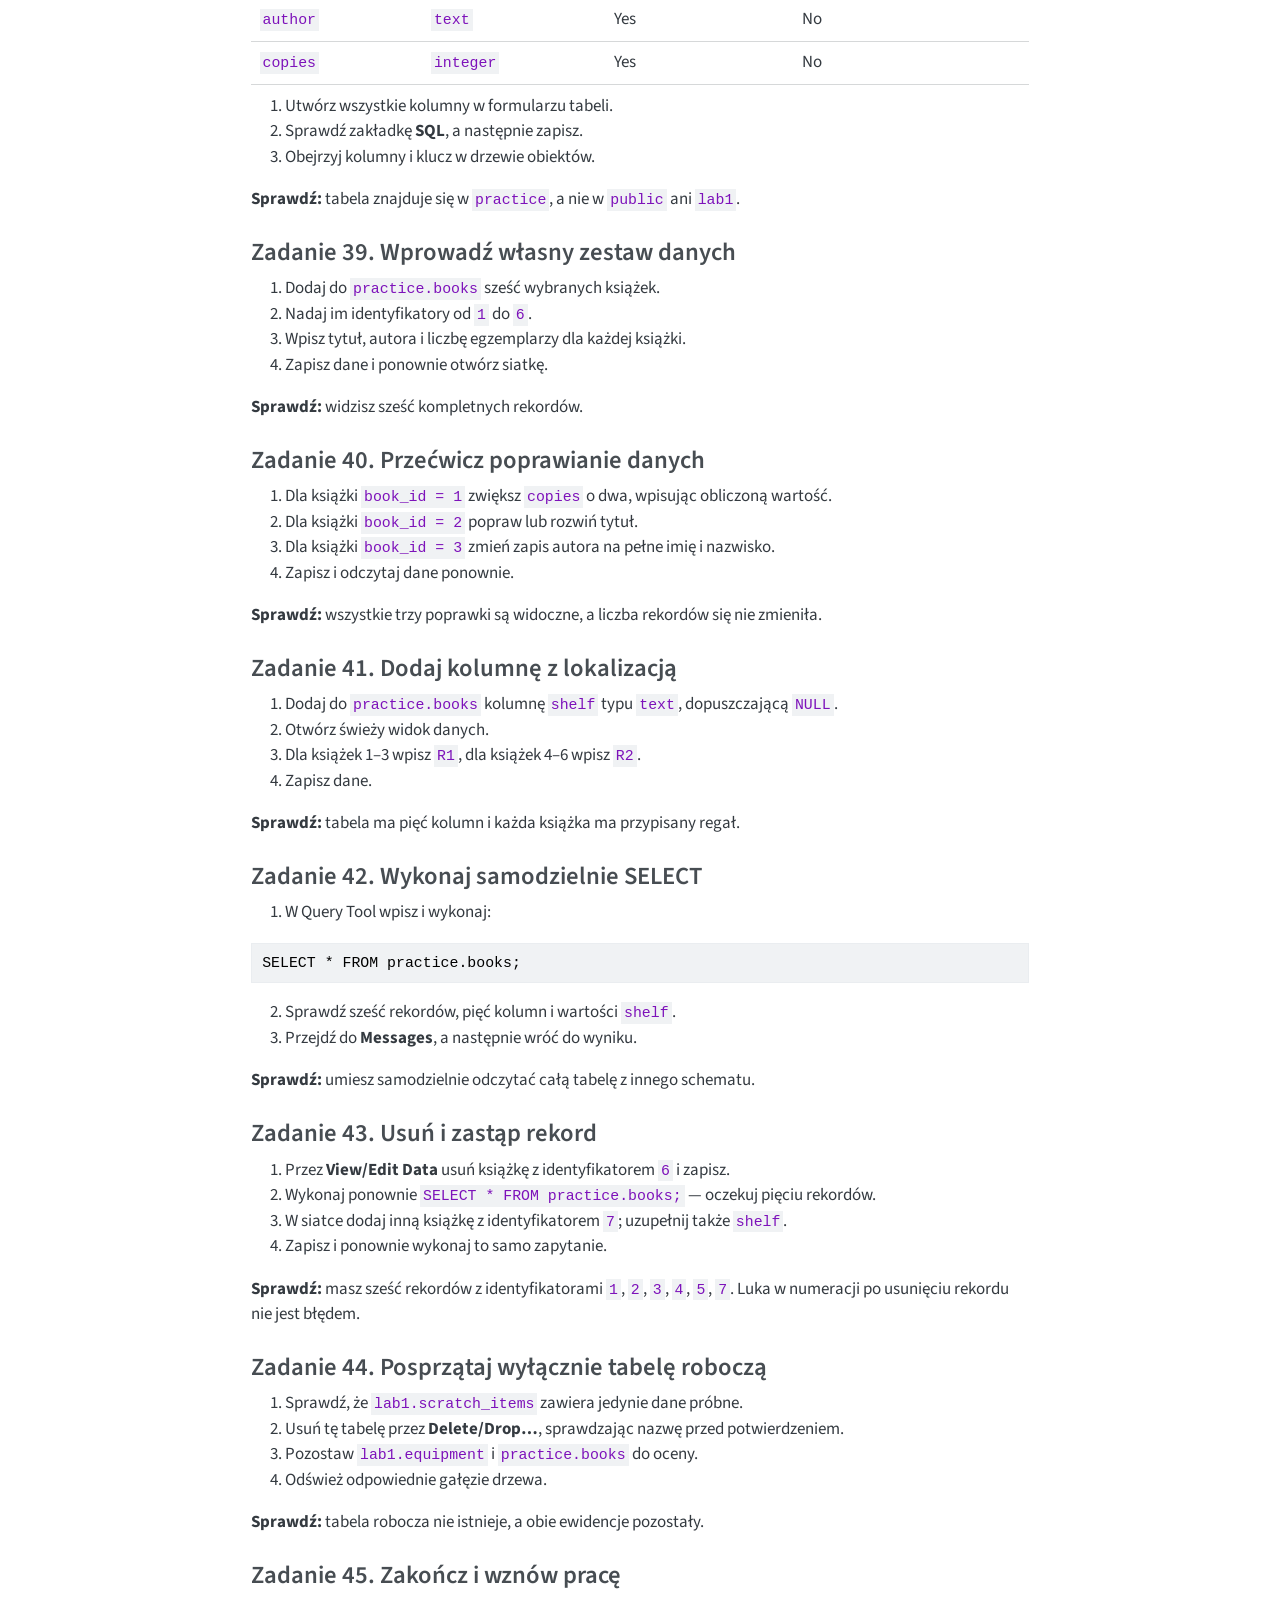
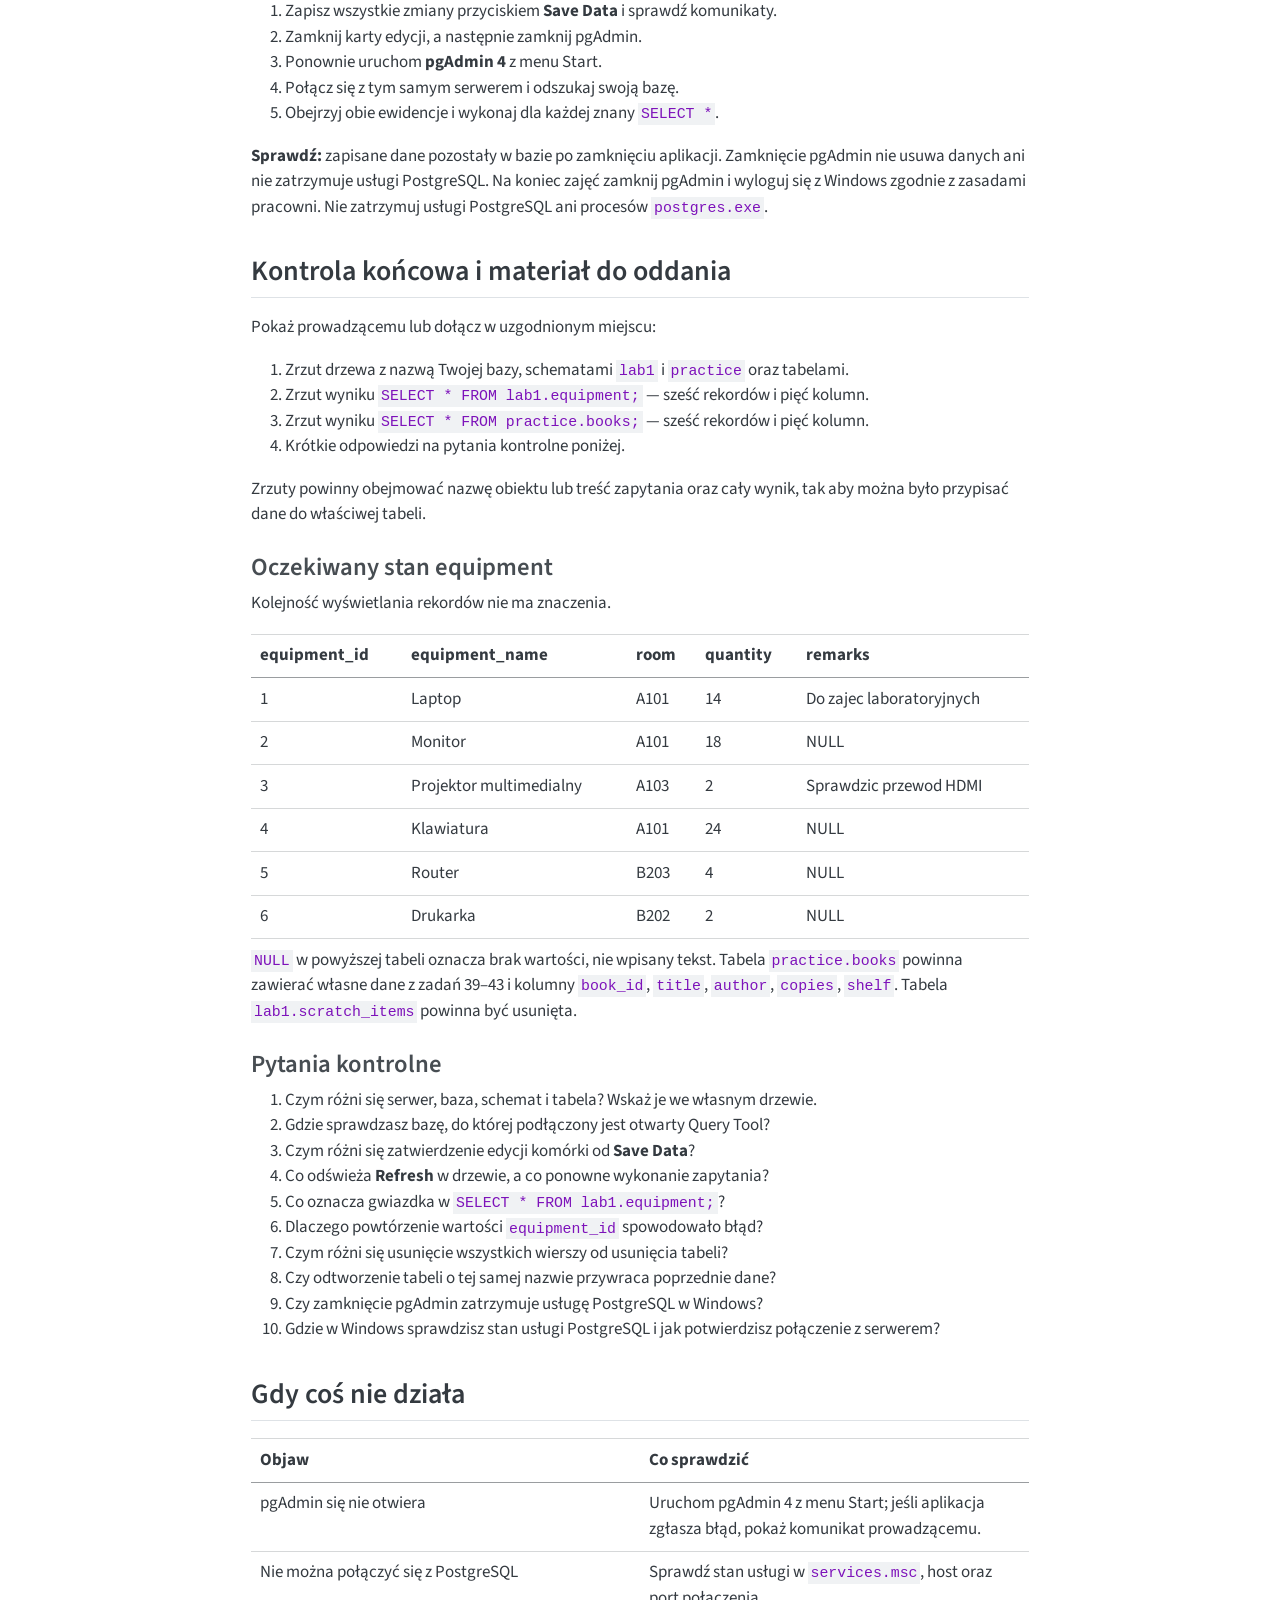
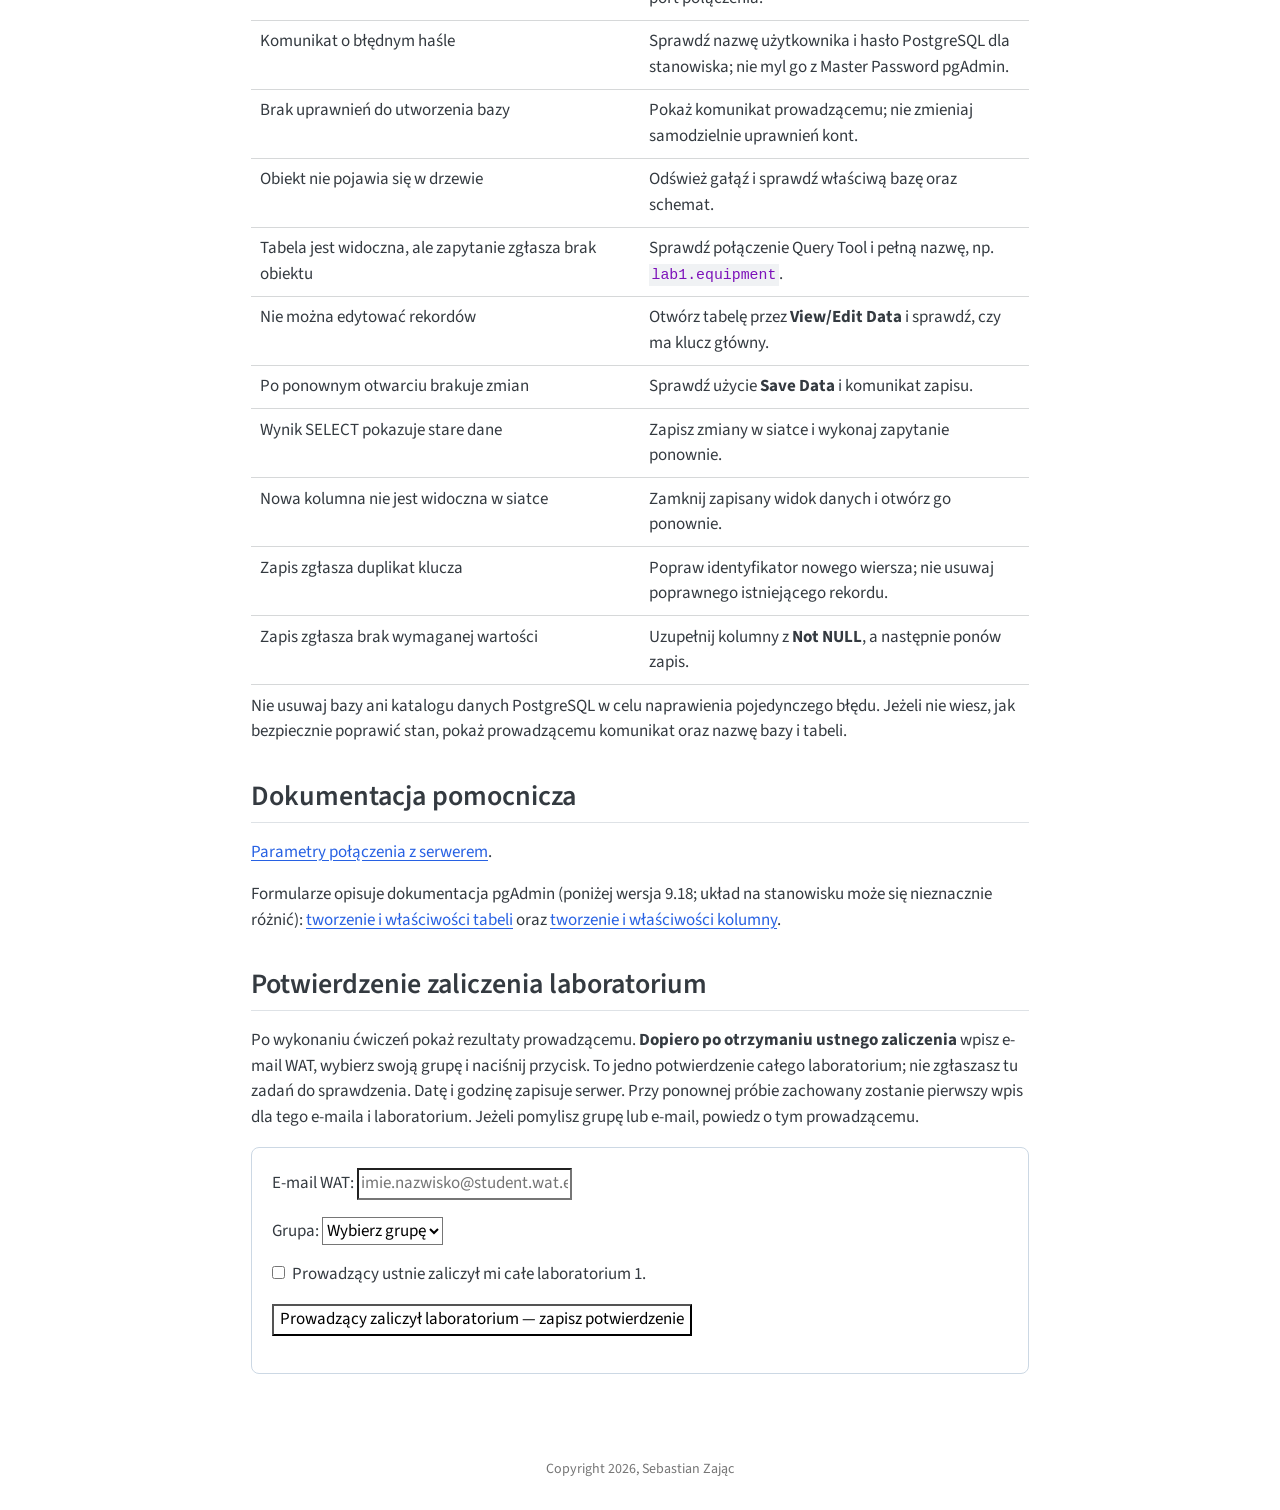
==== commit c9f2a661: "Adapt first laboratory to native Windows PostgreSQL" ====
--- a/docs/laboratorium1.html
+++ b/docs/laboratorium1.html
@@ -221,7 +221,7 @@
    
   <ul class="collapse">
   <li><a href="#cel-i-sposób-pracy" id="toc-cel-i-sposób-pracy" class="nav-link active" data-scroll-target="#cel-i-sposób-pracy">Cel i sposób pracy</a></li>
-  <li><a href="#a.-uruchomienie-środowiska-i-orientacja" id="toc-a.-uruchomienie-środowiska-i-orientacja" class="nav-link" data-scroll-target="#a.-uruchomienie-środowiska-i-orientacja">A. Uruchomienie środowiska i orientacja</a></li>
+  <li><a href="#a.-windows-sprawdzenie-środowiska-i-połączenia" id="toc-a.-windows-sprawdzenie-środowiska-i-połączenia" class="nav-link" data-scroll-target="#a.-windows-sprawdzenie-środowiska-i-połączenia">A. Windows — sprawdzenie środowiska i połączenia</a></li>
   <li><a href="#b.-własna-baza-i-schemat" id="toc-b.-własna-baza-i-schemat" class="nav-link" data-scroll-target="#b.-własna-baza-i-schemat">B. Własna baza i schemat</a></li>
   <li><a href="#c.-pierwsza-tabela-przez-formularz" id="toc-c.-pierwsza-tabela-przez-formularz" class="nav-link" data-scroll-target="#c.-pierwsza-tabela-przez-formularz">C. Pierwsza tabela przez formularz</a></li>
   <li><a href="#d.-dodawanie-i-poprawianie-danych" id="toc-d.-dodawanie-i-poprawianie-danych" class="nav-link" data-scroll-target="#d.-dodawanie-i-poprawianie-danych">D. Dodawanie i poprawianie danych</a></li>
@@ -260,7 +260,7 @@
 
 <section id="cel-i-sposób-pracy" class="level2">
 <h2 class="anchored" data-anchor-id="cel-i-sposób-pracy">Cel i sposób pracy</h2>
-<p>Na tych zajęciach nauczysz się obsługiwać pgAdmin: uruchamiać środowisko, poruszać się po obiektach, tworzyć bazę, schemat i tabele, wpisywać i zmieniać dane oraz usuwać obiekty ćwiczebne. Większość pracy wykonasz <strong>przez interfejs graficzny</strong>. W Query Tool użyjemy tylko <code>SELECT * FROM ...;</code>.</p>
+<p>Na tych zajęciach nauczysz się obsługiwać pgAdmin: sprawdzać połączenie z serwerem, poruszać się po obiektach, tworzyć bazę, schemat i tabele, wpisywać i zmieniać dane oraz usuwać obiekty ćwiczebne. Większość pracy wykonasz <strong>przez interfejs graficzny</strong>. W Query Tool użyjemy tylko <code>SELECT * FROM ...;</code>.</p>
 <p>Zadania 1–36 stanowią część prowadzoną, a 37–45 służą samodzielnemu utrwaleniu. Wykonuj je kolejno: późniejsze kroki korzystają z wcześniejszych rezultatów. Po każdym zadaniu sprawdź podany rezultat. Nie musisz znać innych poleceń SQL.</p>
 <p>Nazwy przycisków podano po angielsku, zgodnie z interfejsem pgAdmin. <strong>PPM</strong> oznacza prawy przycisk myszy. Ikony rozpoznawaj również po podpowiedzi wyświetlanej po najechaniu kursorem.</p>
 <div class="callout callout-style-default callout-important callout-titled">
@@ -273,50 +273,89 @@
 </div>
 </div>
 <div class="callout-body-container callout-body">
-<p>W nazwie <code>rsod_lab1_12345</code> zastąp <code>12345</code> swoim numerem albumu. Wszystkie dalsze zadania wykonuj w tej bazie. Bazy <code>rsod4_pokaz</code> i <code>rsod5_pokaz</code> służą do demonstracji wykładowych — nie zmieniaj ich zawartości. Na stanowisku współdzielonym nie edytuj obiektów innych osób.</p>
+<p>W nazwie <code>rsod_lab1_12345</code> zastąp <code>12345</code> swoim numerem albumu. Wszystkie dalsze zadania wykonuj w tej bazie. Nie zmieniaj zawartości baz systemowych ani baz przygotowanych do innych zajęć. Na stanowisku współdzielonym nie edytuj obiektów innych osób.</p>
 </div>
 </div>
 </section>
-<section id="a.-uruchomienie-środowiska-i-orientacja" class="level2">
-<h2 class="anchored" data-anchor-id="a.-uruchomienie-środowiska-i-orientacja">A. Uruchomienie środowiska i orientacja</h2>
-<section id="zadanie-1.-uruchom-środowisko" class="level3">
-<h3 class="anchored" data-anchor-id="zadanie-1.-uruchom-środowisko">Zadanie 1. Uruchom środowisko</h3>
-<ol type="1">
-<li>Uruchom Docker Desktop i poczekaj, aż będzie gotowy.</li>
-<li>Otwórz terminal w katalogu <code>rsod2026/docker</code> otrzymanego repozytorium.</li>
-<li>Wykonaj:</li>
-</ol>
-<div class="code-copy-outer-scaffold"><div class="sourceCode" id="cb1"><pre class="sourceCode bash code-with-copy"><code class="sourceCode bash"><span id="cb1-1"><a href="#cb1-1" aria-hidden="true" tabindex="-1"></a><span class="ex">docker</span> compose up <span class="at">-d</span></span></code></pre></div><button title="Kopiuj do schowka" class="code-copy-button"><i class="bi"></i></button></div>
-<ol start="4" type="1">
-<li>Sprawdź stan usług:</li>
-</ol>
-<div class="code-copy-outer-scaffold"><div class="sourceCode" id="cb2"><pre class="sourceCode bash code-with-copy"><code class="sourceCode bash"><span id="cb2-1"><a href="#cb2-1" aria-hidden="true" tabindex="-1"></a><span class="ex">docker</span> compose ps <span class="at">-a</span></span></code></pre></div><button title="Kopiuj do schowka" class="code-copy-button"><i class="bi"></i></button></div>
-<p><strong>Sprawdź:</strong> <code>postgres</code> i <code>pgadmin</code> działają. Usługa <code>prepare</code> może mieć stan <code>Exited (0)</code> — to poprawne zakończenie przygotowania baz. Pierwszy start może trwać dłużej ze względu na pobieranie obrazów.</p>
+<section id="a.-windows-sprawdzenie-środowiska-i-połączenia" class="level2">
+<h2 class="anchored" data-anchor-id="a.-windows-sprawdzenie-środowiska-i-połączenia">A. Windows — sprawdzenie środowiska i połączenia</h2>
+<p>Pracujemy na Windows z <strong>już zainstalowanymi PostgreSQL i pgAdmin 4</strong>. PostgreSQL jest serwerem bazy danych, a pgAdmin aplikacją do jego obsługi. Otwarcie pgAdmin samo w sobie nie potwierdza, że serwer PostgreSQL działa. Nazwy usług, wersje oraz dane logowania mogą różnić się między stanowiskami.</p>
+<section id="zadanie-1.-sprawdź-usługę-postgresql" class="level3">
+<h3 class="anchored" data-anchor-id="zadanie-1.-sprawdź-usługę-postgresql">Zadanie 1. Sprawdź usługę PostgreSQL</h3>
+<ol type="1">
+<li>Naciśnij <strong>Win + R</strong>, wpisz <code>services.msc</code> i zatwierdź Enterem.</li>
+<li>Na liście <strong>Usługi</strong> znajdź usługę PostgreSQL. Jej nazwa może wyglądać np. jak <code>postgresql-x64-16</code>; numer zależy od zainstalowanej wersji.</li>
+<li>Sprawdź kolumnę <strong>Stan</strong>. Oczekiwany stan to <strong>Uruchomiono / Running</strong>.</li>
+<li>Jeżeli usługa jest zatrzymana, zgłoś to prowadzącemu. Jej uruchomienie może wymagać uprawnień administratora stanowiska.</li>
+<li>Opcjonalnie otwórz <strong>Menedżer zadań</strong> przez <strong>Ctrl + Shift + Esc</strong> i w zakładce <strong>Szczegóły</strong> odszukaj procesy <code>postgres.exe</code>.</li>
+</ol>
+<p><strong>Sprawdź:</strong> usługa PostgreSQL działa. Kilka procesów <code>postgres.exe</code> jest normalnym zjawiskiem; nie kończ ich ręcznie. Jeśli nie widzisz usługi lub procesów, zanotuj ten fakt i pokaż go prowadzącemu — sam brak procesu na liście nie rozstrzyga problemu. Ostateczną kontrolą będzie połączenie w zadaniu 3.</p>
 </section>
 <section id="zadanie-2.-otwórz-pgadmin" class="level3">
 <h3 class="anchored" data-anchor-id="zadanie-2.-otwórz-pgadmin">Zadanie 2. Otwórz pgAdmin</h3>
 <ol type="1">
-<li>Otwórz w przeglądarce <a href="http://localhost:5051">http://localhost:5051</a>.</li>
-<li>Poczekaj na załadowanie panelu. Jeśli start kontenerów jeszcze trwa, ponów próbę po chwili.</li>
+<li>W menu <strong>Start</strong> wyszukaj i uruchom <strong>pgAdmin 4</strong>.</li>
+<li>Poczekaj na otwarcie aplikacji.</li>
+<li>Jeśli pojawi się pytanie o <strong>Master Password</strong>, użyj hasła ustalonego dla pgAdmin na tym stanowisku lub poproś prowadzącego o pomoc.</li>
 <li>Znajdź panel <strong>Object Explorer</strong> po lewej i obszar kart po prawej.</li>
 </ol>
-<p><strong>Sprawdź:</strong> widzisz interfejs pgAdmin. W przygotowanym środowisku działa lokalny tryb desktop: formularz logowania do pgAdmin nie powinien być potrzebny.</p>
+<p><strong>Sprawdź:</strong> widzisz interfejs pgAdmin. Hasło główne pgAdmin chroni zapisane hasła połączeń; nie musi być tym samym hasłem co hasło użytkownika PostgreSQL. W zależności od wersji i ustawień pytanie o nie może się nie pojawić.</p>
 </section>
 <section id="zadanie-3.-połącz-się-z-serwerem" class="level3">
 <h3 class="anchored" data-anchor-id="zadanie-3.-połącz-się-z-serwerem">Zadanie 3. Połącz się z serwerem</h3>
 <ol type="1">
-<li>Rozwiń <strong>Servers</strong>, a następnie <strong>RSOD — PostgreSQL</strong>.</li>
-<li>Poczekaj na połączenie i rozwiń <strong>Databases</strong>.</li>
-<li>Jeżeli pojawi się pytanie o hasło serwera, użyj lokalnego hasła <code>Rsod2026Local</code>. Nazwa użytkownika to <code>rsod</code>.</li>
-</ol>
-<p><strong>Sprawdź:</strong> widzisz listę baz, w tym przygotowane bazy wykładowe. Serwer został zarejestrowany automatycznie; nie dodawaj drugiego połączenia.</p>
+<li>Rozwiń <strong>Servers</strong> i wybierz istniejący wpis lokalnego PostgreSQL. Jego nazwa może być np. <code>PostgreSQL 16</code> — to etykieta połączenia.</li>
+<li>Jeśli serwer jest rozłączony, kliknij PPM → <strong>Connect Server</strong>.</li>
+<li>Podaj hasło użytkownika PostgreSQL otrzymane dla tego stanowiska.</li>
+<li>Rozwiń <strong>Databases</strong> i sprawdź, czy lista baz jest dostępna.</li>
+</ol>
+<p>Jeśli <strong>Servers</strong> jest puste, zarejestruj istniejący serwer:</p>
+<ol type="1">
+<li>Kliknij PPM na <strong>Servers</strong> → <strong>Register</strong> → <strong>Server…</strong>.</li>
+<li>W <strong>General</strong> ustaw <strong>Name</strong> na <code>Local PostgreSQL</code>.</li>
+<li>W <strong>Connection</strong> uzupełnij parametry poniżej. Jeżeli prowadzący podał inne dane, zastosuj konfigurację stanowiska.</li>
+</ol>
+<table class="caption-top table">
+<thead>
+<tr class="header">
+<th>Pole</th>
+<th>Wartość dla typowej lokalnej instalacji</th>
+</tr>
+</thead>
+<tbody>
+<tr class="odd">
+<td>Host name/address</td>
+<td><code>localhost</code></td>
+</tr>
+<tr class="even">
+<td>Port</td>
+<td><code>5432</code> — o ile podczas instalacji nie wybrano innego</td>
+</tr>
+<tr class="odd">
+<td>Maintenance database</td>
+<td><code>postgres</code></td>
+</tr>
+<tr class="even">
+<td>Username</td>
+<td>Konto wskazane przez prowadzącego, często <code>postgres</code></td>
+</tr>
+<tr class="odd">
+<td>Password</td>
+<td>Hasło tego konta ustawione na stanowisku</td>
+</tr>
+</tbody>
+</table>
+<ol start="4" type="1">
+<li>Kliknij <strong>Save</strong> i rozwiń <strong>Databases</strong>.</li>
+</ol>
+<p><strong>Sprawdź:</strong> widzisz listę baz. To potwierdza, że pgAdmin potrafi połączyć się z serwerem i uwierzytelnić użytkownika. Rejestracja wpisu w pgAdmin nie instaluje ani nie uruchamia nowego serwera. Nie znamy hasła Twojej instalacji — nie wpisuj przypadkowego hasła z przykładów.</p>
 </section>
 <section id="zadanie-4.-obejrzyj-drzewo-obiektów" class="level3">
 <h3 class="anchored" data-anchor-id="zadanie-4.-obejrzyj-drzewo-obiektów">Zadanie 4. Obejrzyj drzewo obiektów</h3>
 <ol type="1">
-<li>Rozwiń bazę <code>rsod4_pokaz</code>, następnie <strong>Schemas</strong> i <strong>public</strong>.</li>
-<li>Znajdź gałąź <strong>Tables</strong>. Może być pusta, jeśli pokazów jeszcze nie wykonano.</li>
-<li>Zwiń bazę wykładową.</li>
+<li>Rozwiń bazę <code>postgres</code>, następnie <strong>Schemas</strong> i <strong>public</strong>. Jeśli na stanowisku wskazano inną bazę do oglądania, użyj jej.</li>
+<li>Znajdź gałąź <strong>Tables</strong>. Może być pusta.</li>
+<li>Zwiń tę bazę; nie twórz w niej obiektów do ćwiczeń.</li>
 </ol>
 <p><strong>Sprawdź:</strong> umiesz wskazać hierarchię: serwer → baza → schemat → tabela. Schemat jest przestrzenią nazw wewnątrz bazy, a nie kolejnym serwerem.</p>
 </section>
@@ -327,7 +366,7 @@
 <li>Wybierz <strong>Refresh</strong>.</li>
 <li>Rozwiń i zwiń ponownie tę gałąź.</li>
 </ol>
-<p><strong>Sprawdź:</strong> potrafisz odświeżyć listę obiektów bez restartowania kontenerów. Odświeżenie drzewa nie zapisuje zmian w danych.</p>
+<p><strong>Sprawdź:</strong> potrafisz odświeżyć listę obiektów bez ponownego uruchamiania pgAdmin. Odświeżenie drzewa nie zapisuje zmian w danych.</p>
 </section>
 </section>
 <section id="b.-własna-baza-i-schemat" class="level2">
@@ -337,10 +376,10 @@
 <ol type="1">
 <li>Kliknij PPM na <strong>Databases</strong> → <strong>Create</strong> → <strong>Database…</strong>.</li>
 <li>W zakładce <strong>General</strong>, w polu <strong>Database</strong>, wpisz <code>rsod_lab1_12345</code> z własnym numerem albumu.</li>
-<li>Pozostaw właściciela <strong>Owner</strong> ustawionego na <code>rsod</code>.</li>
+<li>Pozostaw domyślnego właściciela <strong>Owner</strong> zgodnego z kontem używanym na stanowisku (np. <code>postgres</code>).</li>
 <li>Kliknij <strong>Save</strong>. W razie potrzeby odśwież <strong>Databases</strong>.</li>
 </ol>
-<p><strong>Sprawdź:</strong> Twoja baza pojawiła się na liście. Jeżeli taka nazwa już istnieje, nie usuwaj bazy — sprawdź, czy to wynik Twojej wcześniejszej pracy.</p>
+<p><strong>Sprawdź:</strong> Twoja baza pojawiła się na liście. Jeśli otrzymasz błąd braku uprawnień do tworzenia bazy, pokaż go prowadzącemu — potrzebne jest konto z uprawnieniem <code>CREATEDB</code> lub przygotowanie bazy przez prowadzącego. Jeżeli taka nazwa już istnieje, nie usuwaj bazy — sprawdź, czy to wynik Twojej wcześniejszej pracy.</p>
 </section>
 <section id="zadanie-7.-obejrzyj-właściwości-bazy" class="level3">
 <h3 class="anchored" data-anchor-id="zadanie-7.-obejrzyj-właściwości-bazy">Zadanie 7. Obejrzyj właściwości bazy</h3>
@@ -356,7 +395,7 @@
 <ol type="1">
 <li>W swojej bazie kliknij PPM na <strong>Schemas</strong> → <strong>Create</strong> → <strong>Schema…</strong>.</li>
 <li>W polu <strong>Name</strong> wpisz <code>lab1</code>.</li>
-<li>Pozostaw właściciela <code>rsod</code> i kliknij <strong>Save</strong>.</li>
+<li>Pozostaw domyślnego właściciela zgodnego z kontem na stanowisku i kliknij <strong>Save</strong>.</li>
 <li>Odśwież <strong>Schemas</strong>, jeśli nowy obiekt nie jest widoczny.</li>
 </ol>
 <p><strong>Sprawdź:</strong> schematy <code>public</code> i <code>lab1</code> znajdują się w tej samej bazie.</p>
@@ -609,7 +648,7 @@
 <ol type="1">
 <li>Wpisz w edytorze:</li>
 </ol>
-<div class="code-copy-outer-scaffold"><div class="sourceCode" id="cb3"><pre class="sourceCode sql code-with-copy"><code class="sourceCode sql"><span id="cb3-1"><a href="#cb3-1" aria-hidden="true" tabindex="-1"></a><span class="kw">SELECT</span> <span class="op">*</span> <span class="kw">FROM</span> lab1.equipment;</span></code></pre></div><button title="Kopiuj do schowka" class="code-copy-button"><i class="bi"></i></button></div>
+<div class="code-copy-outer-scaffold"><div class="sourceCode" id="cb1"><pre class="sourceCode sql code-with-copy"><code class="sourceCode sql"><span id="cb1-1"><a href="#cb1-1" aria-hidden="true" tabindex="-1"></a><span class="kw">SELECT</span> <span class="op">*</span> <span class="kw">FROM</span> lab1.equipment;</span></code></pre></div><button title="Kopiuj do schowka" class="code-copy-button"><i class="bi"></i></button></div>
 <ol start="2" type="1">
 <li>Zaznacz całe polecenie i użyj <strong>Execute script</strong> / <strong>Execute query</strong> na pasku Query Tool, aby je wykonać.</li>
 <li>Obejrzyj <strong>Data Output</strong>.</li>
@@ -666,7 +705,7 @@
 <li>Wróć do Query Tool.</li>
 <li>Ponownie wykonaj:</li>
 </ol>
-<div class="code-copy-outer-scaffold"><div class="sourceCode" id="cb4"><pre class="sourceCode sql code-with-copy"><code class="sourceCode sql"><span id="cb4-1"><a href="#cb4-1" aria-hidden="true" tabindex="-1"></a><span class="kw">SELECT</span> <span class="op">*</span> <span class="kw">FROM</span> lab1.equipment;</span></code></pre></div><button title="Kopiuj do schowka" class="code-copy-button"><i class="bi"></i></button></div>
+<div class="code-copy-outer-scaffold"><div class="sourceCode" id="cb2"><pre class="sourceCode sql code-with-copy"><code class="sourceCode sql"><span id="cb2-1"><a href="#cb2-1" aria-hidden="true" tabindex="-1"></a><span class="kw">SELECT</span> <span class="op">*</span> <span class="kw">FROM</span> lab1.equipment;</span></code></pre></div><button title="Kopiuj do schowka" class="code-copy-button"><i class="bi"></i></button></div>
 <ol start="3" type="1">
 <li>Sprawdź nazwy kolumn i wpisane notatki.</li>
 </ol>
@@ -733,7 +772,7 @@
 <li>Wprowadź i zapisz rekord <code>1</code>, <code>Nowy test</code>.</li>
 <li>Otwórz Query Tool w swojej bazie i wykonaj:</li>
 </ol>
-<div class="code-copy-outer-scaffold"><div class="sourceCode" id="cb5"><pre class="sourceCode sql code-with-copy"><code class="sourceCode sql"><span id="cb5-1"><a href="#cb5-1" aria-hidden="true" tabindex="-1"></a><span class="kw">SELECT</span> <span class="op">*</span> <span class="kw">FROM</span> lab1.scratch_items;</span></code></pre></div><button title="Kopiuj do schowka" class="code-copy-button"><i class="bi"></i></button></div>
+<div class="code-copy-outer-scaffold"><div class="sourceCode" id="cb3"><pre class="sourceCode sql code-with-copy"><code class="sourceCode sql"><span id="cb3-1"><a href="#cb3-1" aria-hidden="true" tabindex="-1"></a><span class="kw">SELECT</span> <span class="op">*</span> <span class="kw">FROM</span> lab1.scratch_items;</span></code></pre></div><button title="Kopiuj do schowka" class="code-copy-button"><i class="bi"></i></button></div>
 <p><strong>Sprawdź:</strong> wynik zawiera wyłącznie nowy rekord. Dane <code>Test A</code> i <code>Test B</code> nie pojawiły się automatycznie.</p>
 </section>
 </section>
@@ -830,7 +869,7 @@
 <ol type="1">
 <li>W Query Tool wpisz i wykonaj:</li>
 </ol>
-<div class="code-copy-outer-scaffold"><div class="sourceCode" id="cb6"><pre class="sourceCode sql code-with-copy"><code class="sourceCode sql"><span id="cb6-1"><a href="#cb6-1" aria-hidden="true" tabindex="-1"></a><span class="kw">SELECT</span> <span class="op">*</span> <span class="kw">FROM</span> practice.books;</span></code></pre></div><button title="Kopiuj do schowka" class="code-copy-button"><i class="bi"></i></button></div>
+<div class="code-copy-outer-scaffold"><div class="sourceCode" id="cb4"><pre class="sourceCode sql code-with-copy"><code class="sourceCode sql"><span id="cb4-1"><a href="#cb4-1" aria-hidden="true" tabindex="-1"></a><span class="kw">SELECT</span> <span class="op">*</span> <span class="kw">FROM</span> practice.books;</span></code></pre></div><button title="Kopiuj do schowka" class="code-copy-button"><i class="bi"></i></button></div>
 <ol start="2" type="1">
 <li>Sprawdź sześć rekordów, pięć kolumn i wartości <code>shelf</code>.</li>
 <li>Przejdź do <strong>Messages</strong>, a następnie wróć do wyniku.</li>
@@ -860,32 +899,13 @@
 <section id="zadanie-45.-zakończ-i-wznów-pracę" class="level3">
 <h3 class="anchored" data-anchor-id="zadanie-45.-zakończ-i-wznów-pracę">Zadanie 45. Zakończ i wznów pracę</h3>
 <ol type="1">
-<li>Zapisz wszystkie zmiany w siatkach, a następnie zamknij karty edycji.</li>
-<li>W terminalu, w katalogu <code>rsod2026/docker</code>, zatrzymaj środowisko:</li>
-</ol>
-<div class="code-copy-outer-scaffold"><div class="sourceCode" id="cb7"><pre class="sourceCode bash code-with-copy"><code class="sourceCode bash"><span id="cb7-1"><a href="#cb7-1" aria-hidden="true" tabindex="-1"></a><span class="ex">docker</span> compose stop</span></code></pre></div><button title="Kopiuj do schowka" class="code-copy-button"><i class="bi"></i></button></div>
-<ol start="3" type="1">
-<li>Uruchom je ponownie:</li>
-</ol>
-<div class="code-copy-outer-scaffold"><div class="sourceCode" id="cb8"><pre class="sourceCode bash code-with-copy"><code class="sourceCode bash"><span id="cb8-1"><a href="#cb8-1" aria-hidden="true" tabindex="-1"></a><span class="ex">docker</span> compose up <span class="at">-d</span></span></code></pre></div><button title="Kopiuj do schowka" class="code-copy-button"><i class="bi"></i></button></div>
-<ol start="4" type="1">
-<li>Otwórz ponownie pgAdmin, połącz się z serwerem i odszukaj swoją bazę.</li>
+<li>Zapisz wszystkie zmiany przyciskiem <strong>Save Data</strong> i sprawdź komunikaty.</li>
+<li>Zamknij karty edycji, a następnie zamknij pgAdmin.</li>
+<li>Ponownie uruchom <strong>pgAdmin 4</strong> z menu Start.</li>
+<li>Połącz się z tym samym serwerem i odszukaj swoją bazę.</li>
 <li>Obejrzyj obie ewidencje i wykonaj dla każdej znany <code>SELECT *</code>.</li>
 </ol>
-<p><strong>Sprawdź:</strong> dane przetrwały zatrzymanie kontenerów. Po ostatecznym zakończeniu pracy możesz ponownie użyć <code>docker compose stop</code>.</p>
-<div class="callout callout-style-default callout-warning callout-titled">
-<div class="callout-header d-flex align-content-center">
-<div class="callout-icon-container">
-<i class="callout-icon"></i>
-</div>
-<div class="callout-title-container flex-fill">
-Ostrzeżenie
-</div>
-</div>
-<div class="callout-body-container callout-body">
-<p>Nie używaj <code>docker compose down -v</code> do zwykłego kończenia zajęć. Opcja <code>-v</code> usuwa woluminy, w których przechowywane są dane środowiska.</p>
-</div>
-</div>
+<p><strong>Sprawdź:</strong> zapisane dane pozostały w bazie po zamknięciu aplikacji. Zamknięcie pgAdmin nie usuwa danych ani nie zatrzymuje usługi PostgreSQL. Na koniec zajęć zamknij pgAdmin i wyloguj się z Windows zgodnie z zasadami pracowni. Nie zatrzymuj usługi PostgreSQL ani procesów <code>postgres.exe</code>.</p>
 </section>
 </section>
 <section id="kontrola-końcowa-i-materiał-do-oddania" class="level2">
@@ -969,8 +989,8 @@
 <li>Dlaczego powtórzenie wartości <code>equipment_id</code> spowodowało błąd?</li>
 <li>Czym różni się usunięcie wszystkich wierszy od usunięcia tabeli?</li>
 <li>Czy odtworzenie tabeli o tej samej nazwie przywraca poprzednie dane?</li>
-<li>Czy zamknięcie przeglądarki zatrzymuje PostgreSQL w Dockerze?</li>
-<li>Jak zakończyć pracę z kontenerami i zachować dane na kolejne zajęcia?</li>
+<li>Czy zamknięcie pgAdmin zatrzymuje usługę PostgreSQL w Windows?</li>
+<li>Gdzie w Windows sprawdzisz stan usługi PostgreSQL i jak potwierdzisz połączenie z serwerem?</li>
 </ol>
 </section>
 </section>
@@ -989,48 +1009,61 @@
 </thead>
 <tbody>
 <tr class="odd">
-<td>Strona na porcie 5051 się nie otwiera</td>
-<td>Czy Docker działa? Sprawdź <code>docker compose ps -a</code> w katalogu <code>docker</code>; jeśli usługa nie startuje, odczytaj <code>docker compose logs pgadmin prepare postgres</code>.</td>
-</tr>
-<tr class="even">
+<td>pgAdmin się nie otwiera</td>
+<td>Uruchom pgAdmin 4 z menu Start; jeśli aplikacja zgłasza błąd, pokaż komunikat prowadzącemu.</td>
+</tr>
+<tr class="even">
+<td>Nie można połączyć się z PostgreSQL</td>
+<td>Sprawdź stan usługi w <code>services.msc</code>, host oraz port połączenia.</td>
+</tr>
+<tr class="odd">
+<td>Komunikat o błędnym haśle</td>
+<td>Sprawdź nazwę użytkownika i hasło PostgreSQL dla stanowiska; nie myl go z Master Password pgAdmin.</td>
+</tr>
+<tr class="even">
+<td>Brak uprawnień do utworzenia bazy</td>
+<td>Pokaż komunikat prowadzącemu; nie zmieniaj samodzielnie uprawnień kont.</td>
+</tr>
+<tr class="odd">
 <td>Obiekt nie pojawia się w drzewie</td>
 <td>Odśwież gałąź i sprawdź właściwą bazę oraz schemat.</td>
 </tr>
-<tr class="odd">
+<tr class="even">
 <td>Tabela jest widoczna, ale zapytanie zgłasza brak obiektu</td>
 <td>Sprawdź połączenie Query Tool i pełną nazwę, np. <code>lab1.equipment</code>.</td>
 </tr>
-<tr class="even">
+<tr class="odd">
 <td>Nie można edytować rekordów</td>
 <td>Otwórz tabelę przez <strong>View/Edit Data</strong> i sprawdź, czy ma klucz główny.</td>
 </tr>
-<tr class="odd">
+<tr class="even">
 <td>Po ponownym otwarciu brakuje zmian</td>
 <td>Sprawdź użycie <strong>Save Data</strong> i komunikat zapisu.</td>
 </tr>
-<tr class="even">
+<tr class="odd">
 <td>Wynik SELECT pokazuje stare dane</td>
 <td>Zapisz zmiany w siatce i wykonaj zapytanie ponownie.</td>
 </tr>
-<tr class="odd">
+<tr class="even">
 <td>Nowa kolumna nie jest widoczna w siatce</td>
 <td>Zamknij zapisany widok danych i otwórz go ponownie.</td>
 </tr>
-<tr class="even">
+<tr class="odd">
 <td>Zapis zgłasza duplikat klucza</td>
 <td>Popraw identyfikator nowego wiersza; nie usuwaj poprawnego istniejącego rekordu.</td>
 </tr>
-<tr class="odd">
+<tr class="even">
 <td>Zapis zgłasza brak wymaganej wartości</td>
 <td>Uzupełnij kolumny z <strong>Not NULL</strong>, a następnie ponów zapis.</td>
 </tr>
 </tbody>
 </table>
-<p>Nie usuwaj bazy ani woluminów w celu naprawienia pojedynczego błędu. Jeżeli nie wiesz, jak bezpiecznie poprawić stan, pokaż prowadzącemu komunikat oraz nazwę bazy i tabeli.</p>
+<p>Nie usuwaj bazy ani katalogu danych PostgreSQL w celu naprawienia pojedynczego błędu. Jeżeli nie wiesz, jak bezpiecznie poprawić stan, pokaż prowadzącemu komunikat oraz nazwę bazy i tabeli.</p>
 </section>
 <section id="dokumentacja-pomocnicza" class="level2">
 <h2 class="anchored" data-anchor-id="dokumentacja-pomocnicza">Dokumentacja pomocnicza</h2>
-<p>Formularze opisuje dokumentacja wersji używanej w środowisku: <a href="https://www.pgadmin.org/docs/pgadmin4/9.18/table_dialog.html">tworzenie i właściwości tabeli</a> oraz <a href="https://www.pgadmin.org/docs/pgadmin4/9.18/column_dialog.html">tworzenie i właściwości kolumny</a>.</p>
+<p><a href="https://www.pgadmin.org/docs/pgadmin4/latest/server_dialog.html">Parametry połączenia z serwerem</a>.</p>
+<p>Formularze opisuje dokumentacja pgAdmin (poniżej wersja 9.18; układ na stanowisku może się nieznacznie różnić): <a href="https://www.pgadmin.org/docs/pgadmin4/9.18/table_dialog.html">tworzenie i właściwości tabeli</a> oraz <a href="https://www.pgadmin.org/docs/pgadmin4/9.18/column_dialog.html">tworzenie i właściwości kolumny</a>.</p>
 </section>
 <section id="potwierdzenie-zaliczenia-laboratorium" class="level2">
 <h2 class="anchored" data-anchor-id="potwierdzenie-zaliczenia-laboratorium">Potwierdzenie zaliczenia laboratorium</h2>
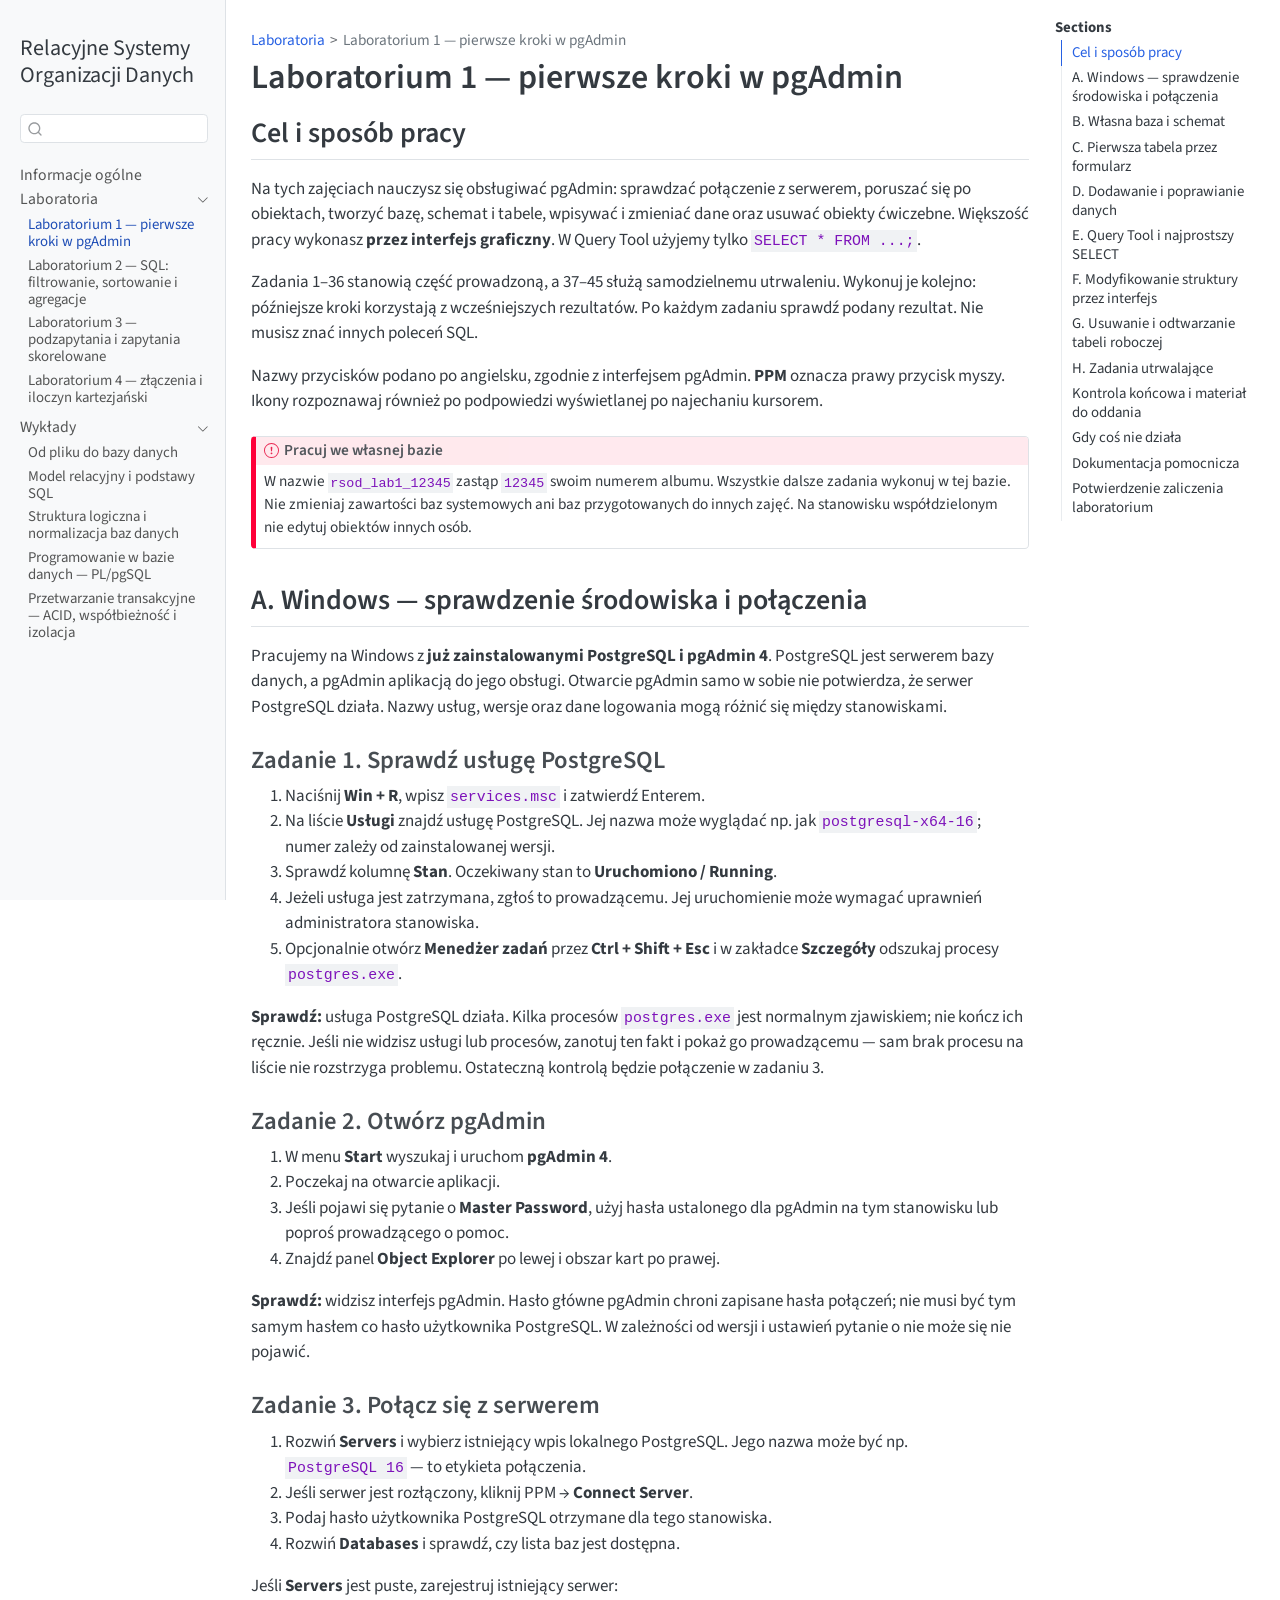
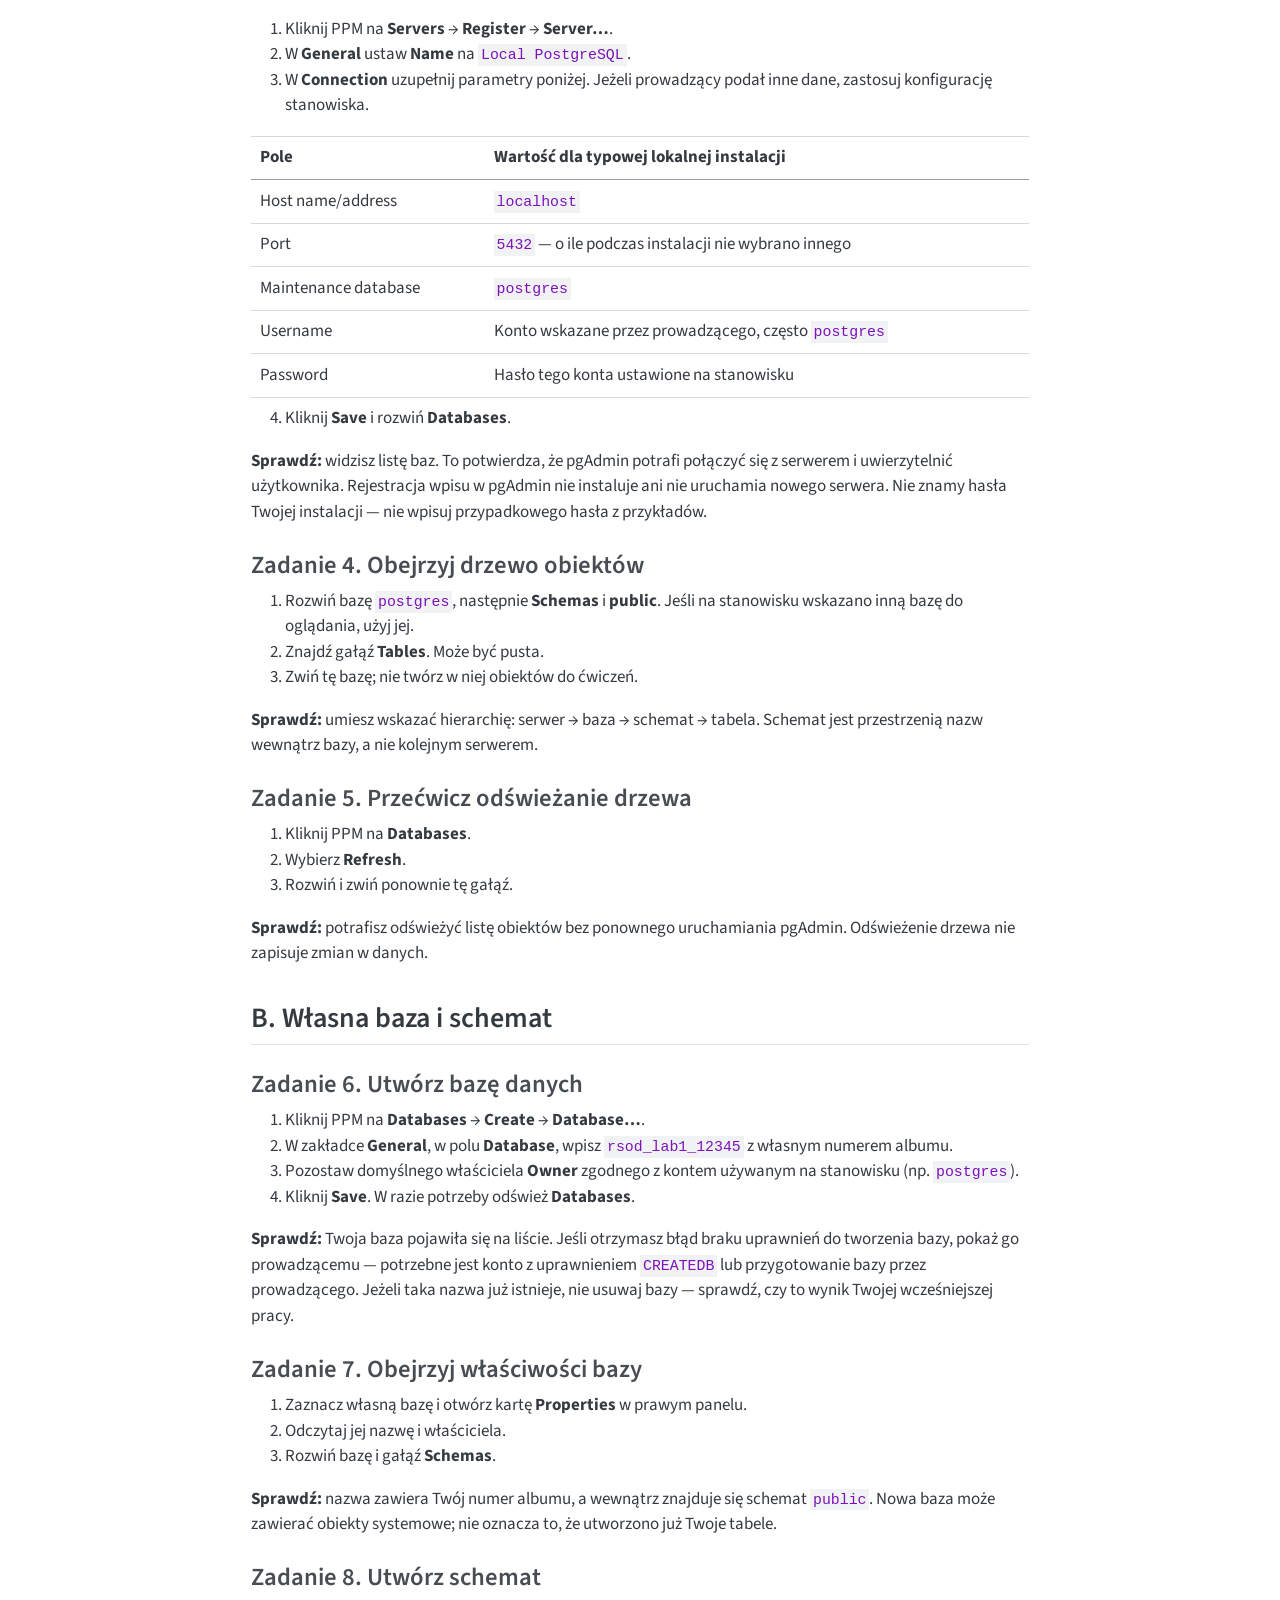
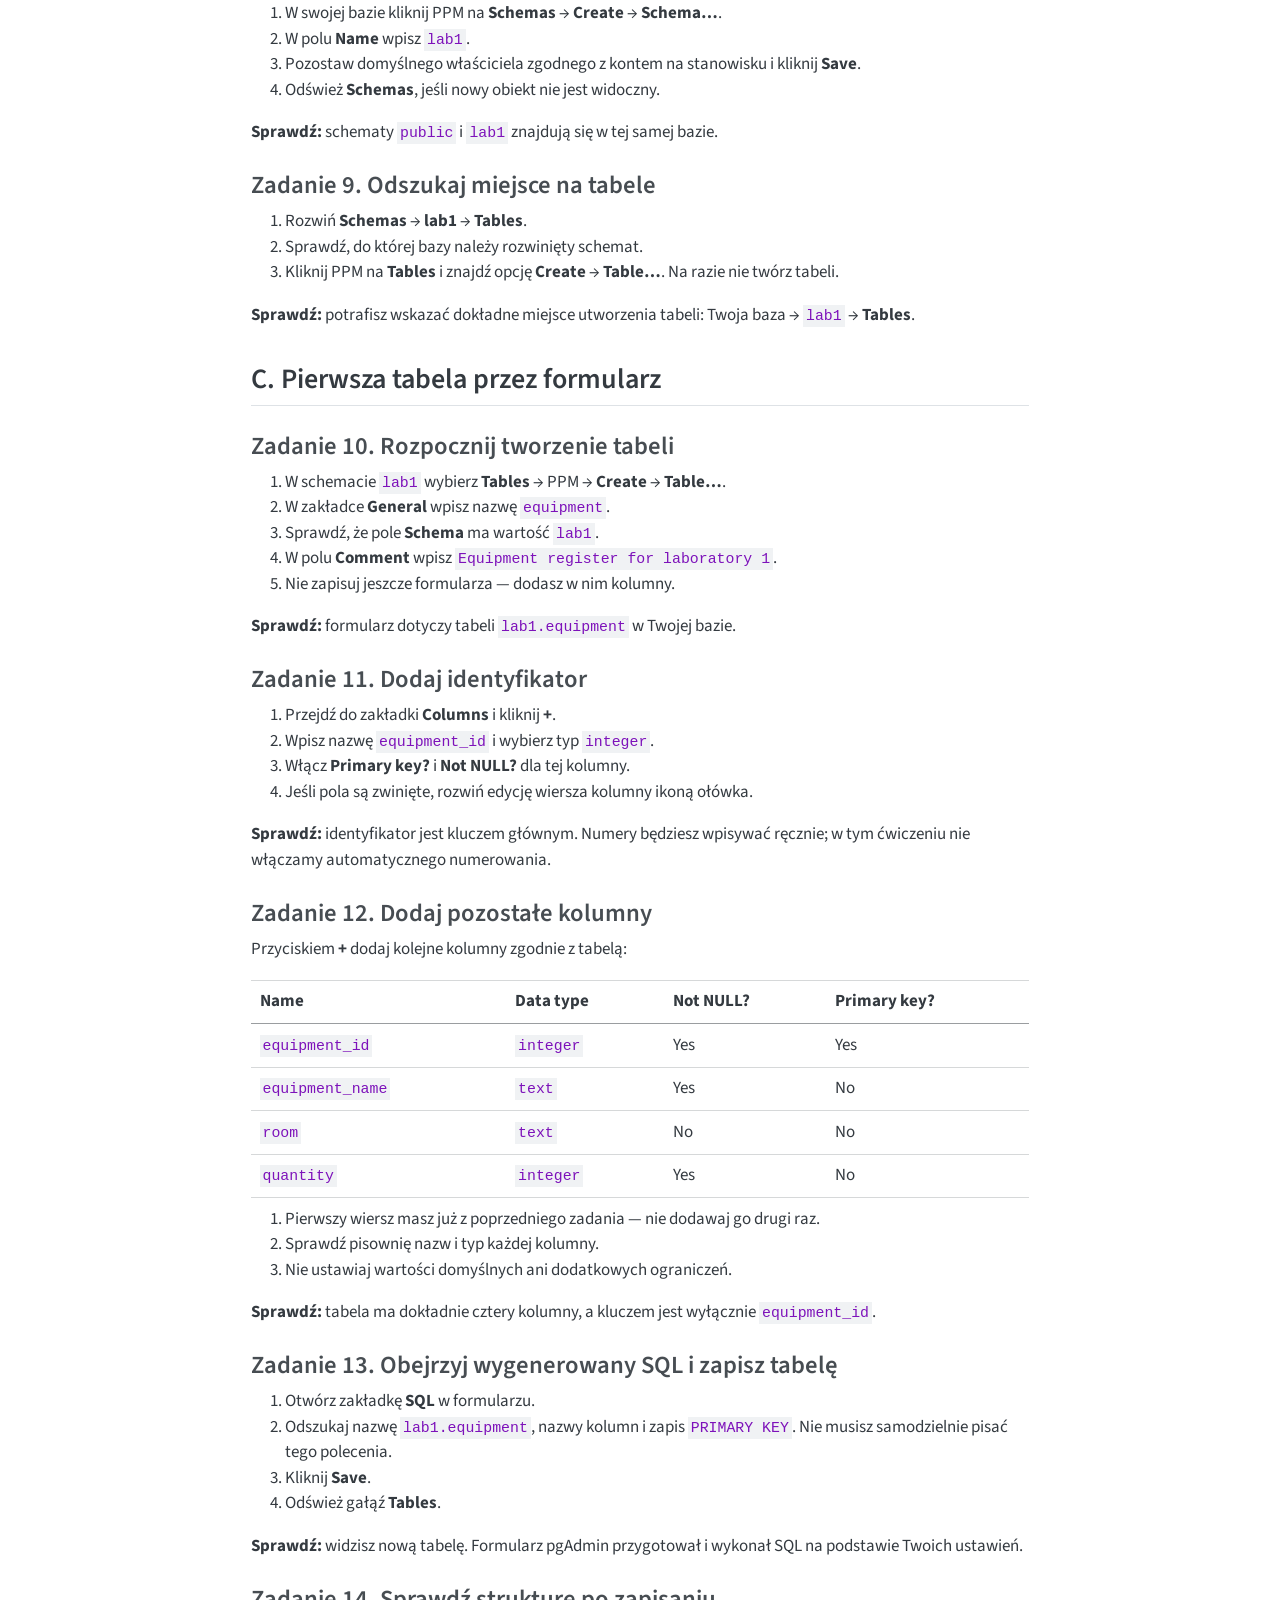
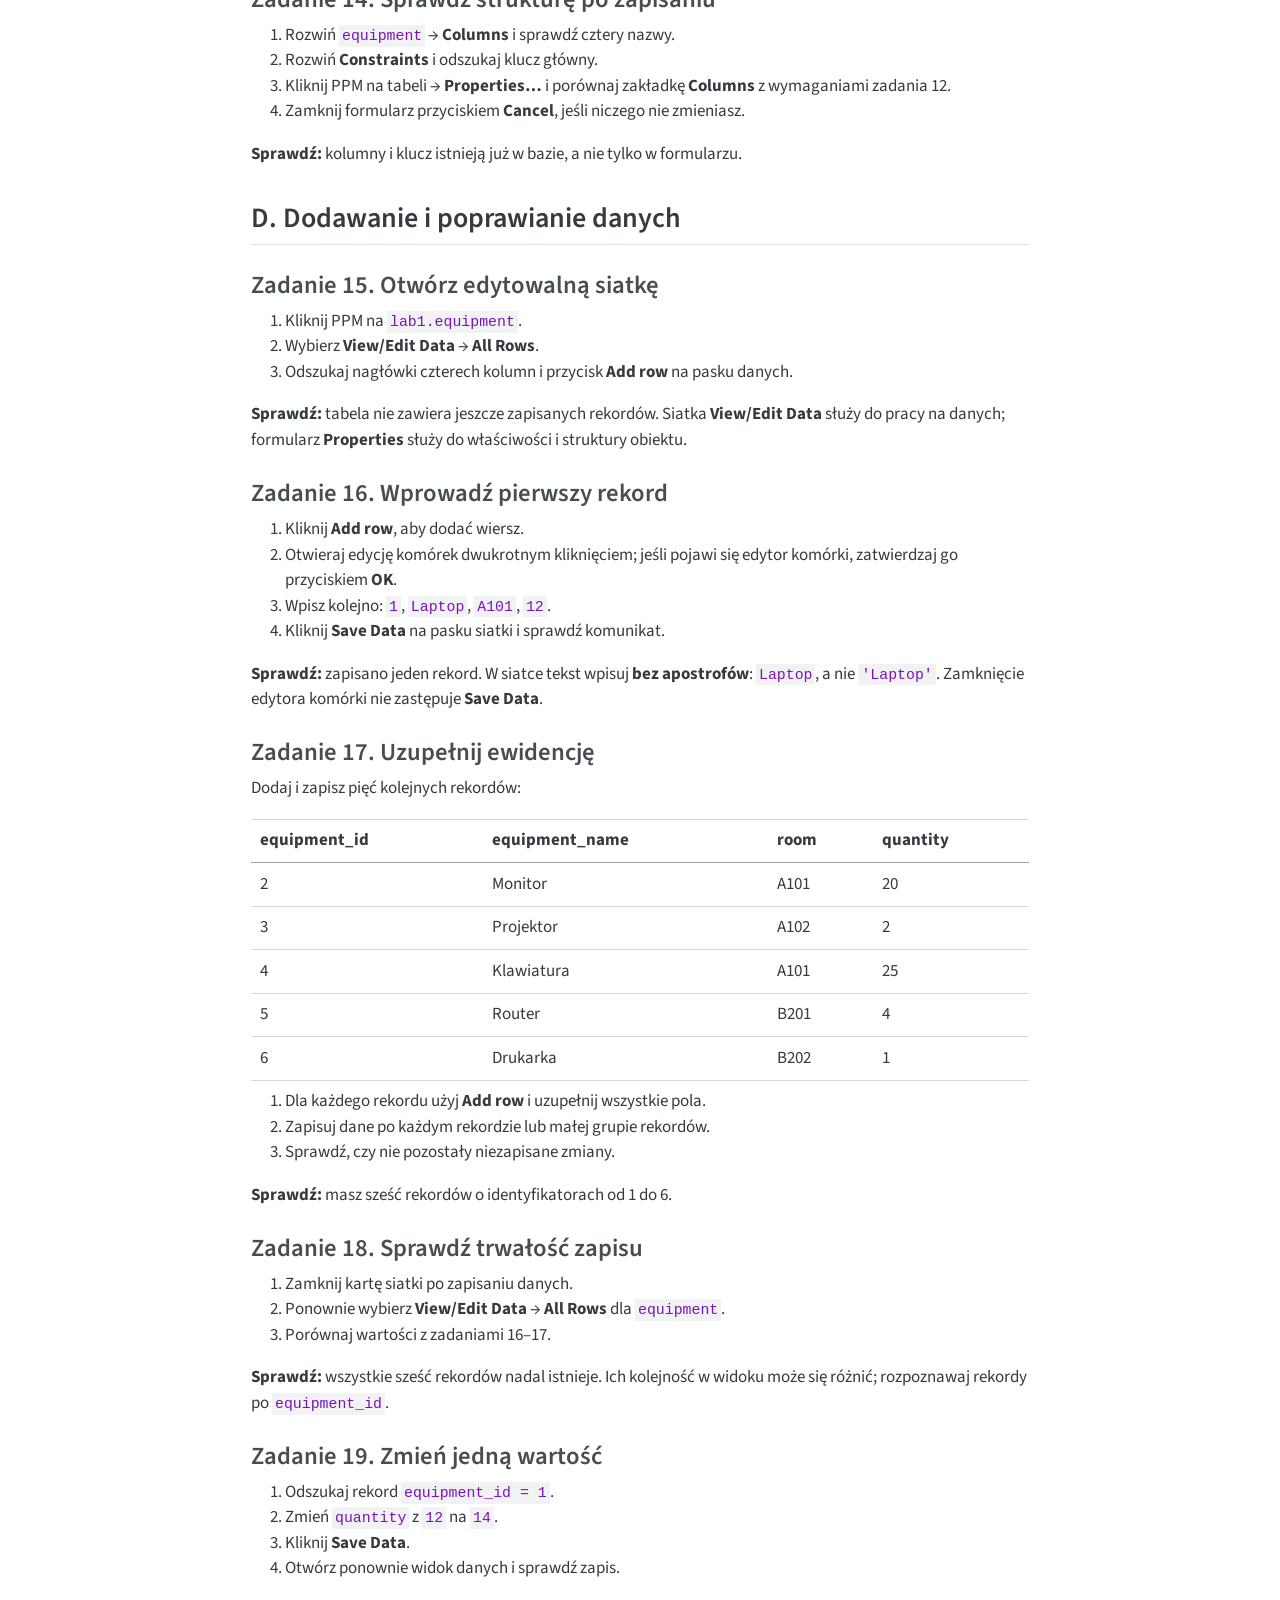
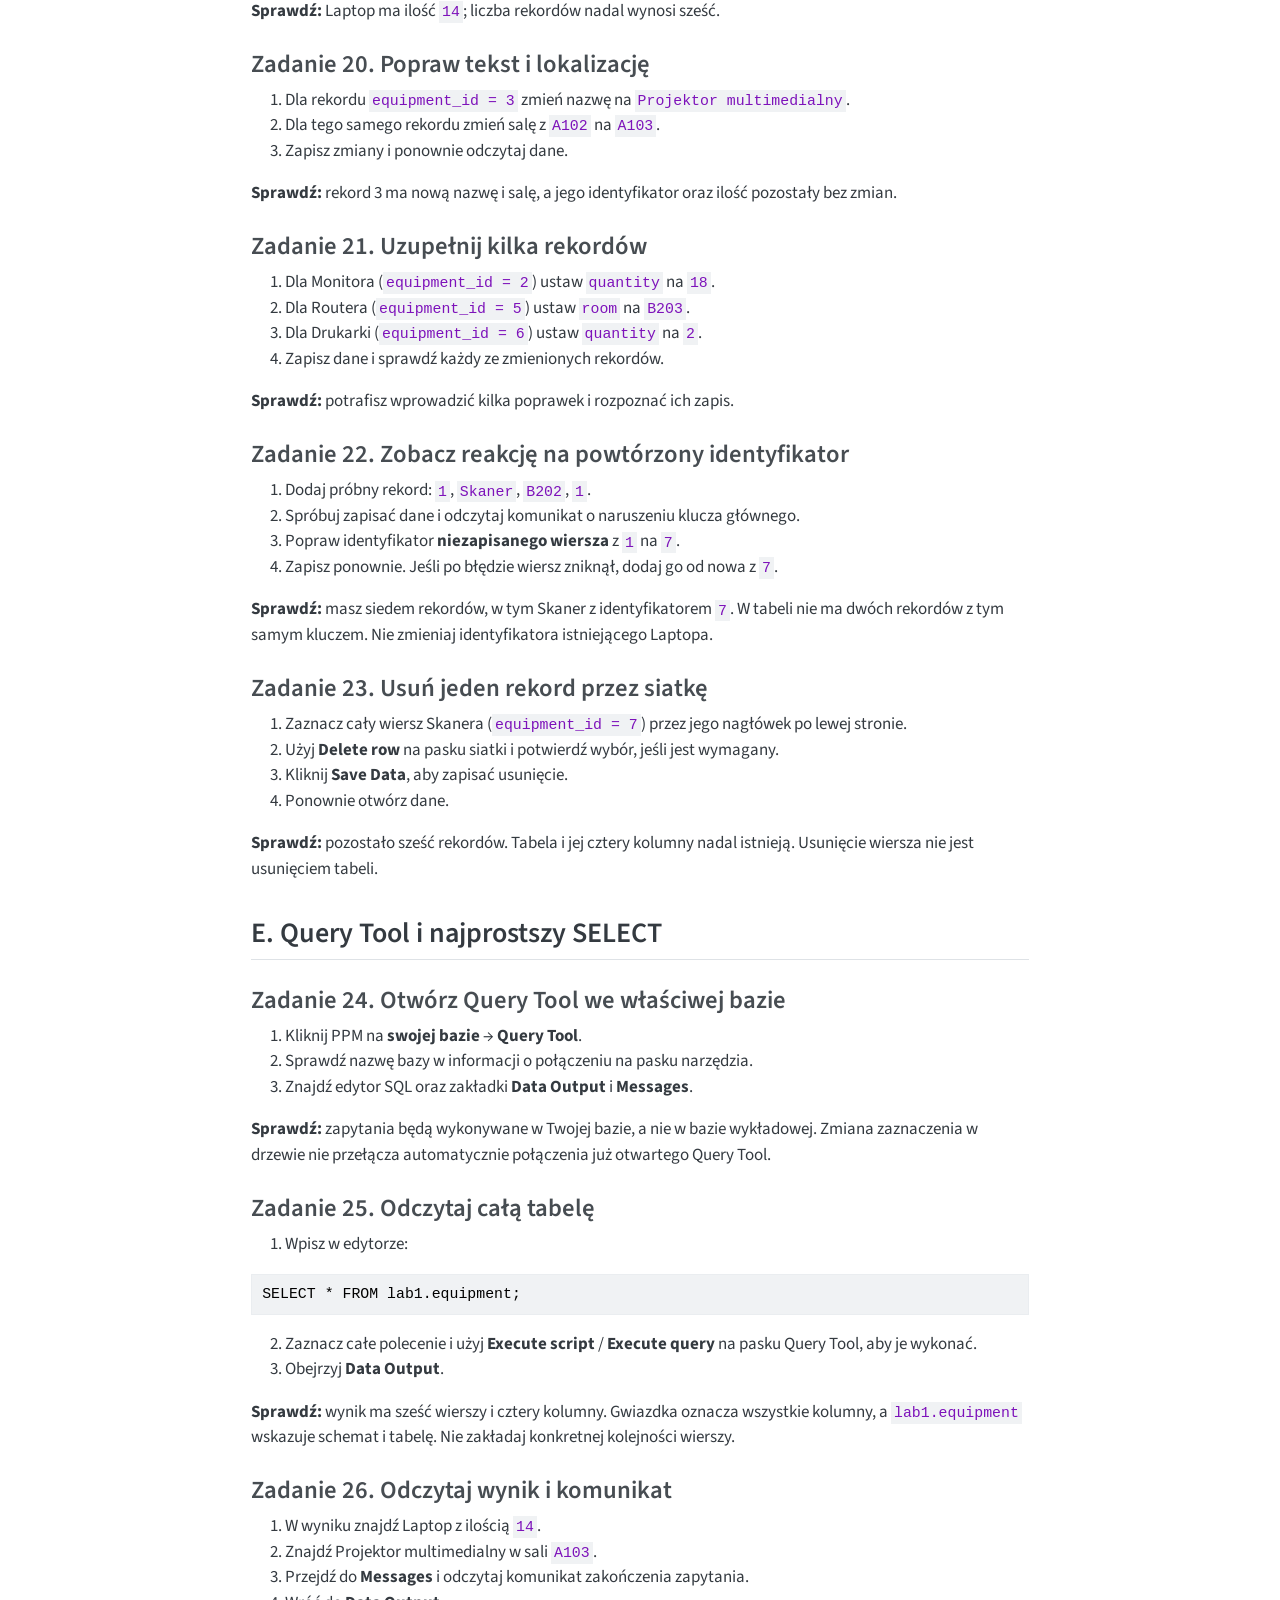
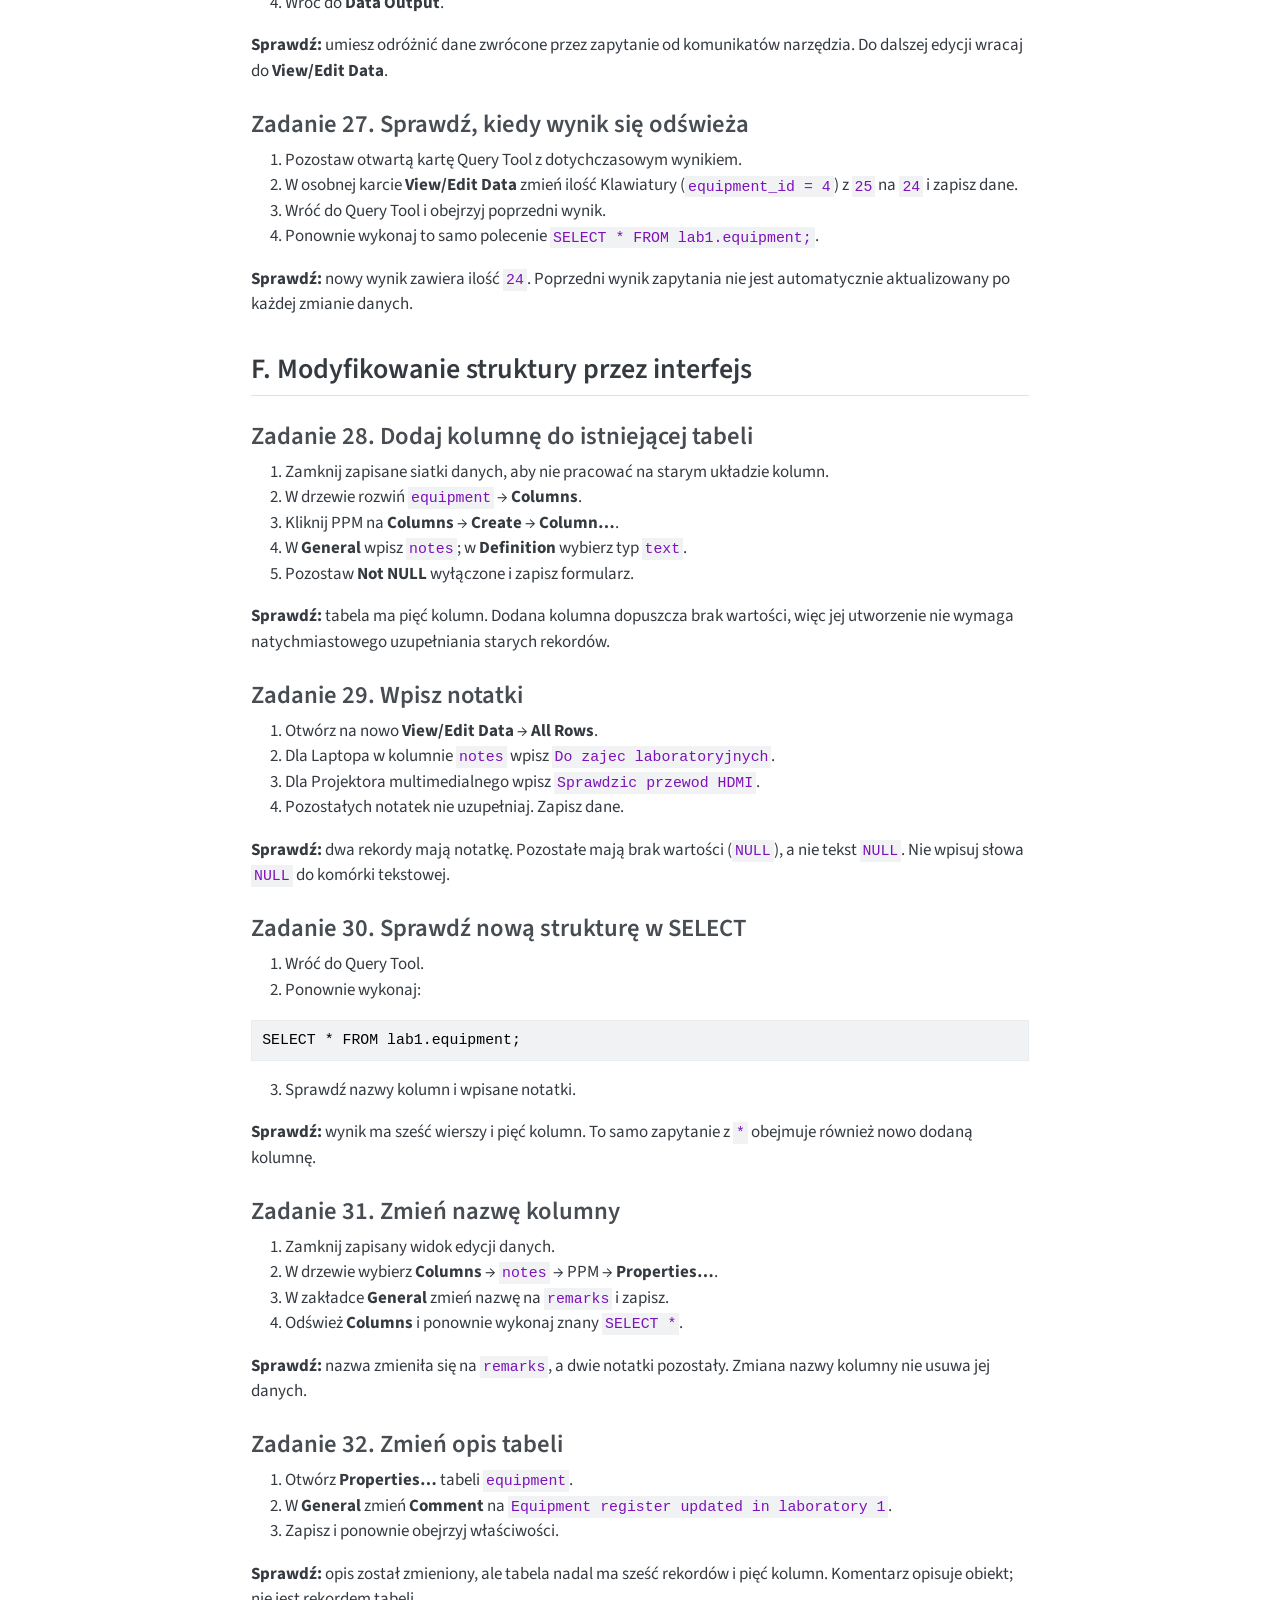
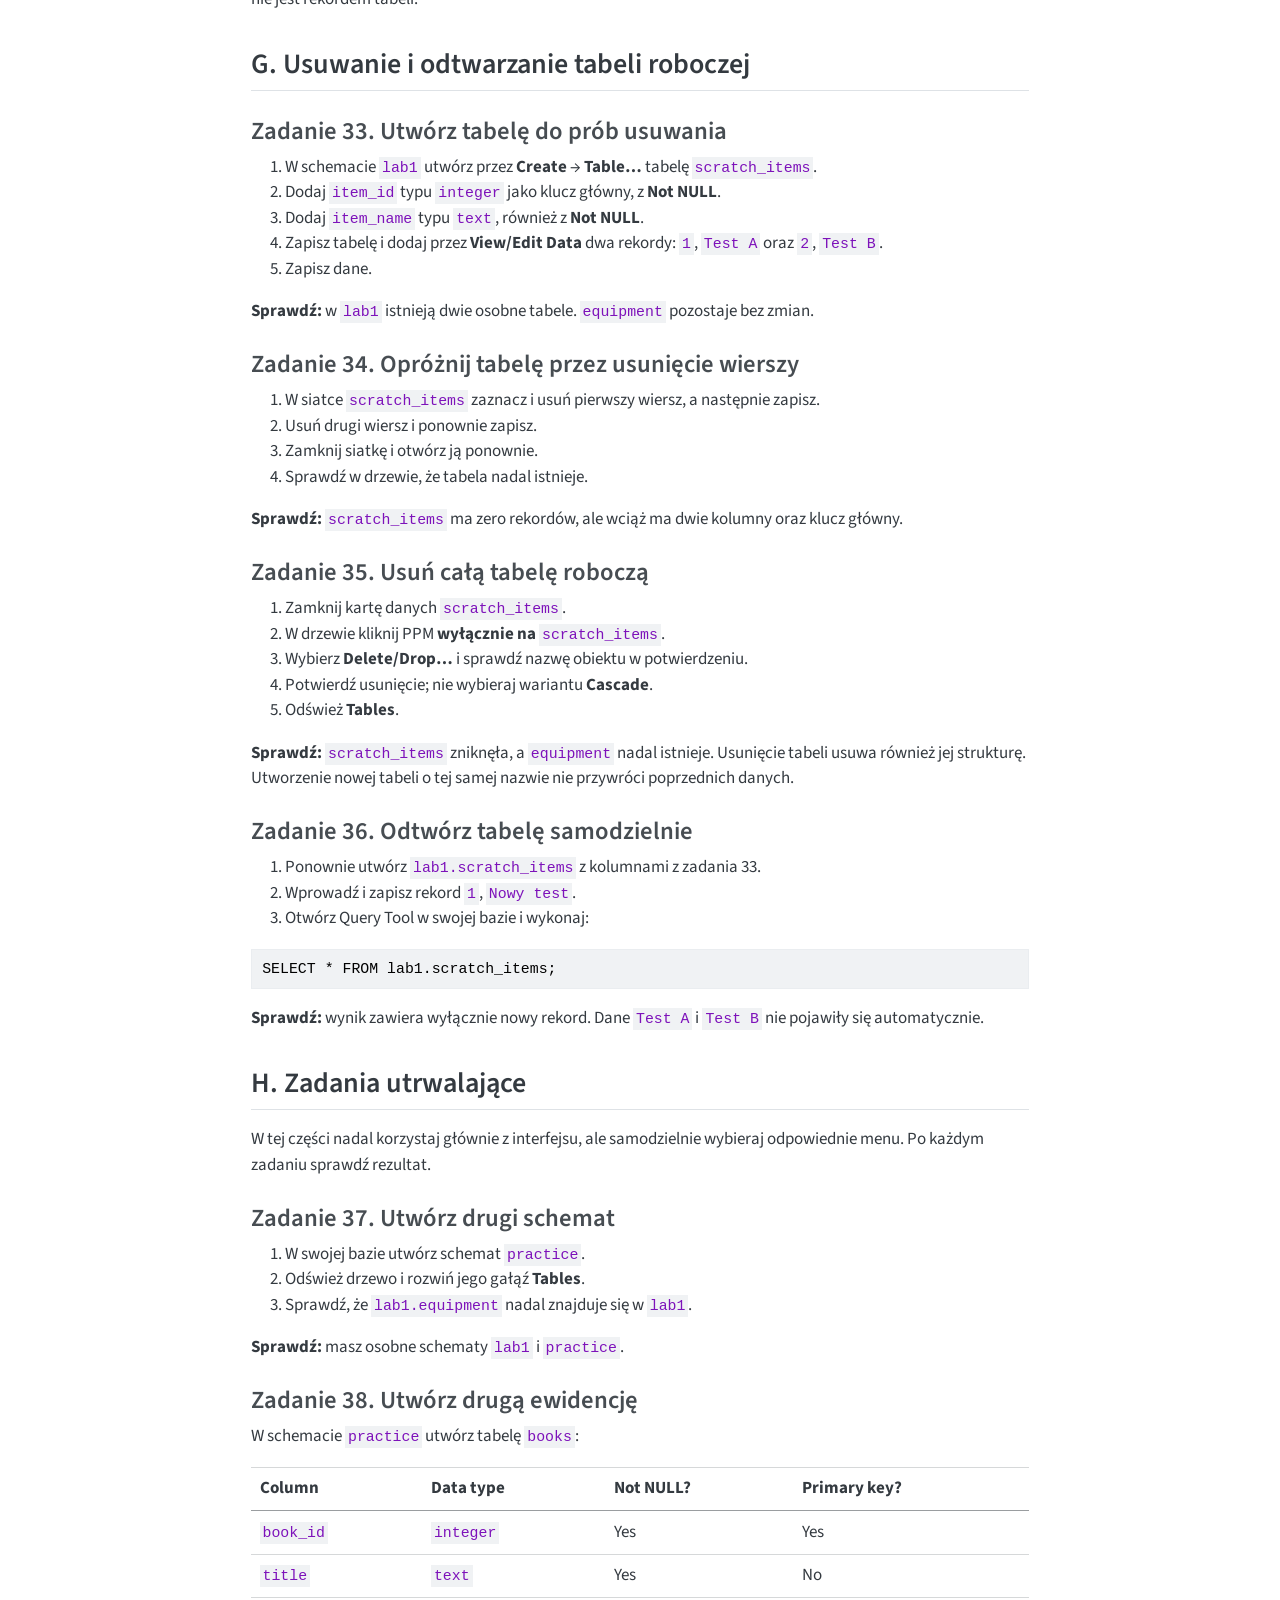
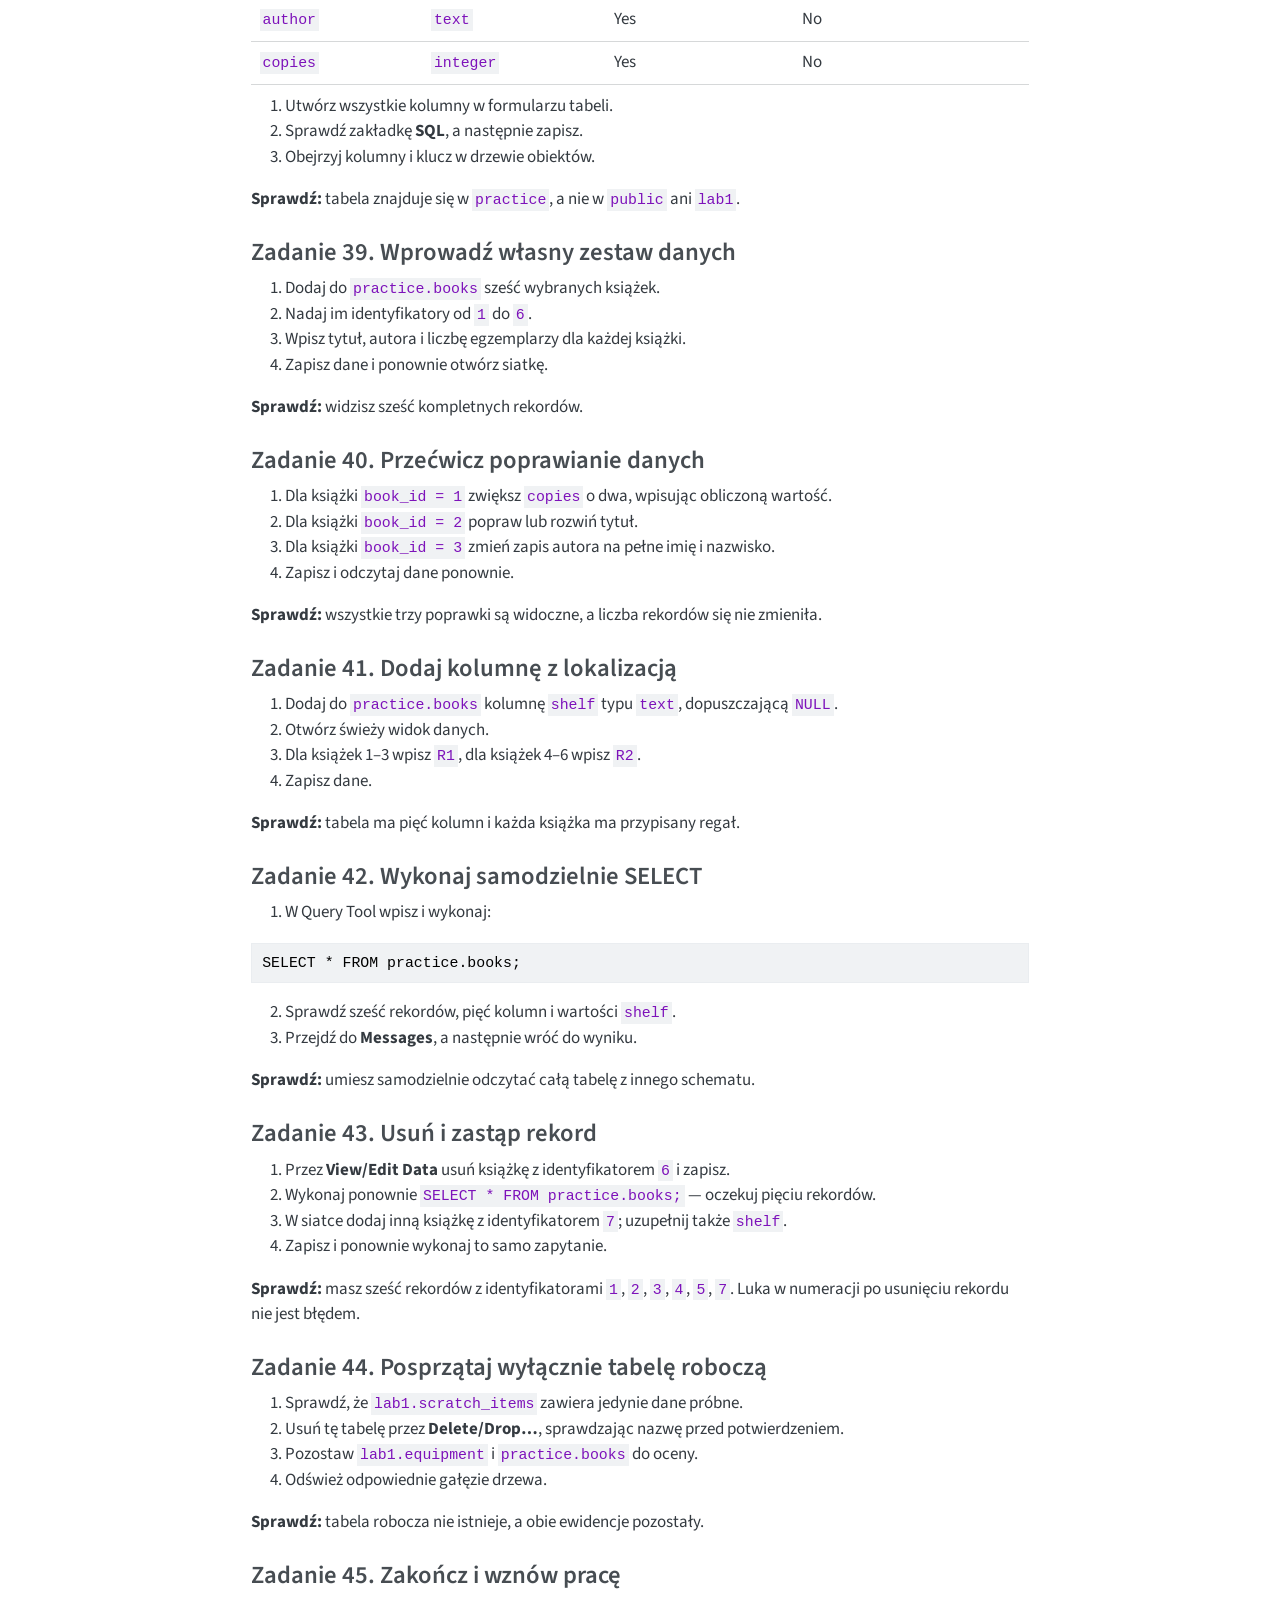
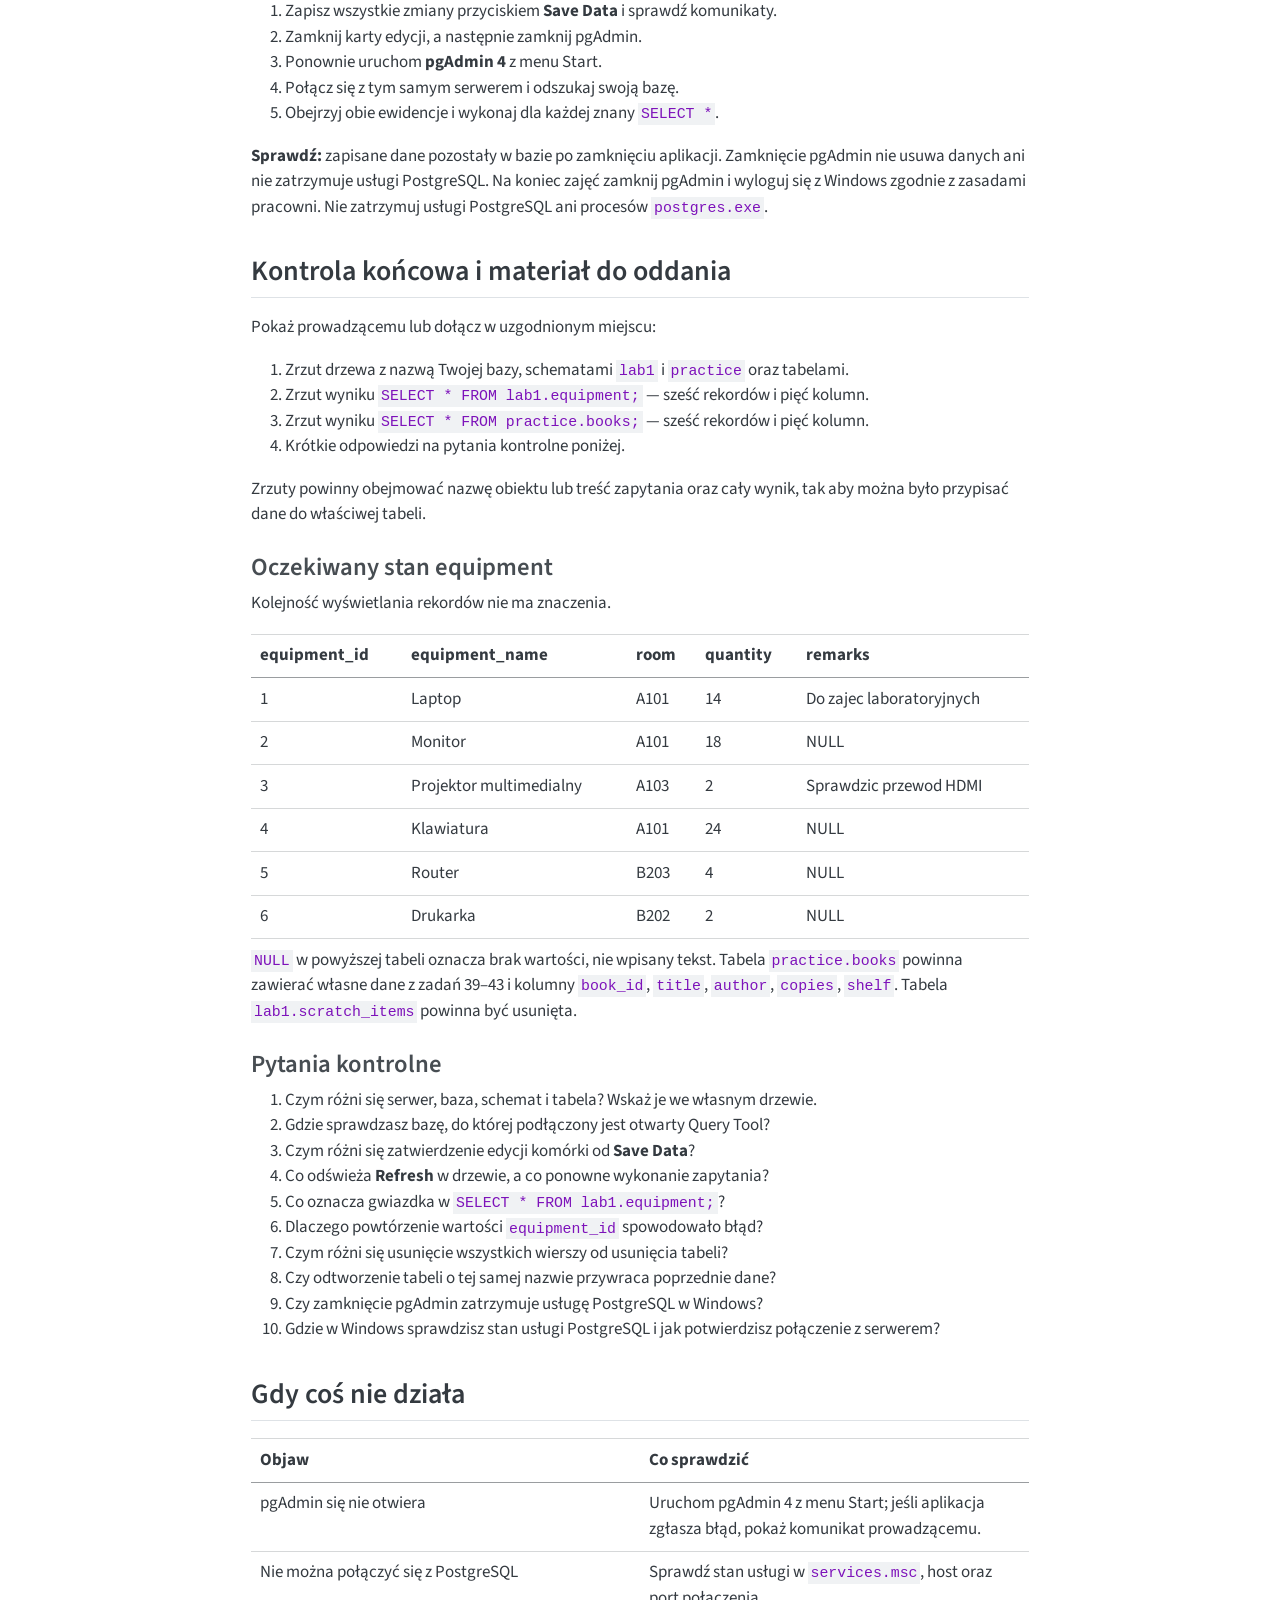
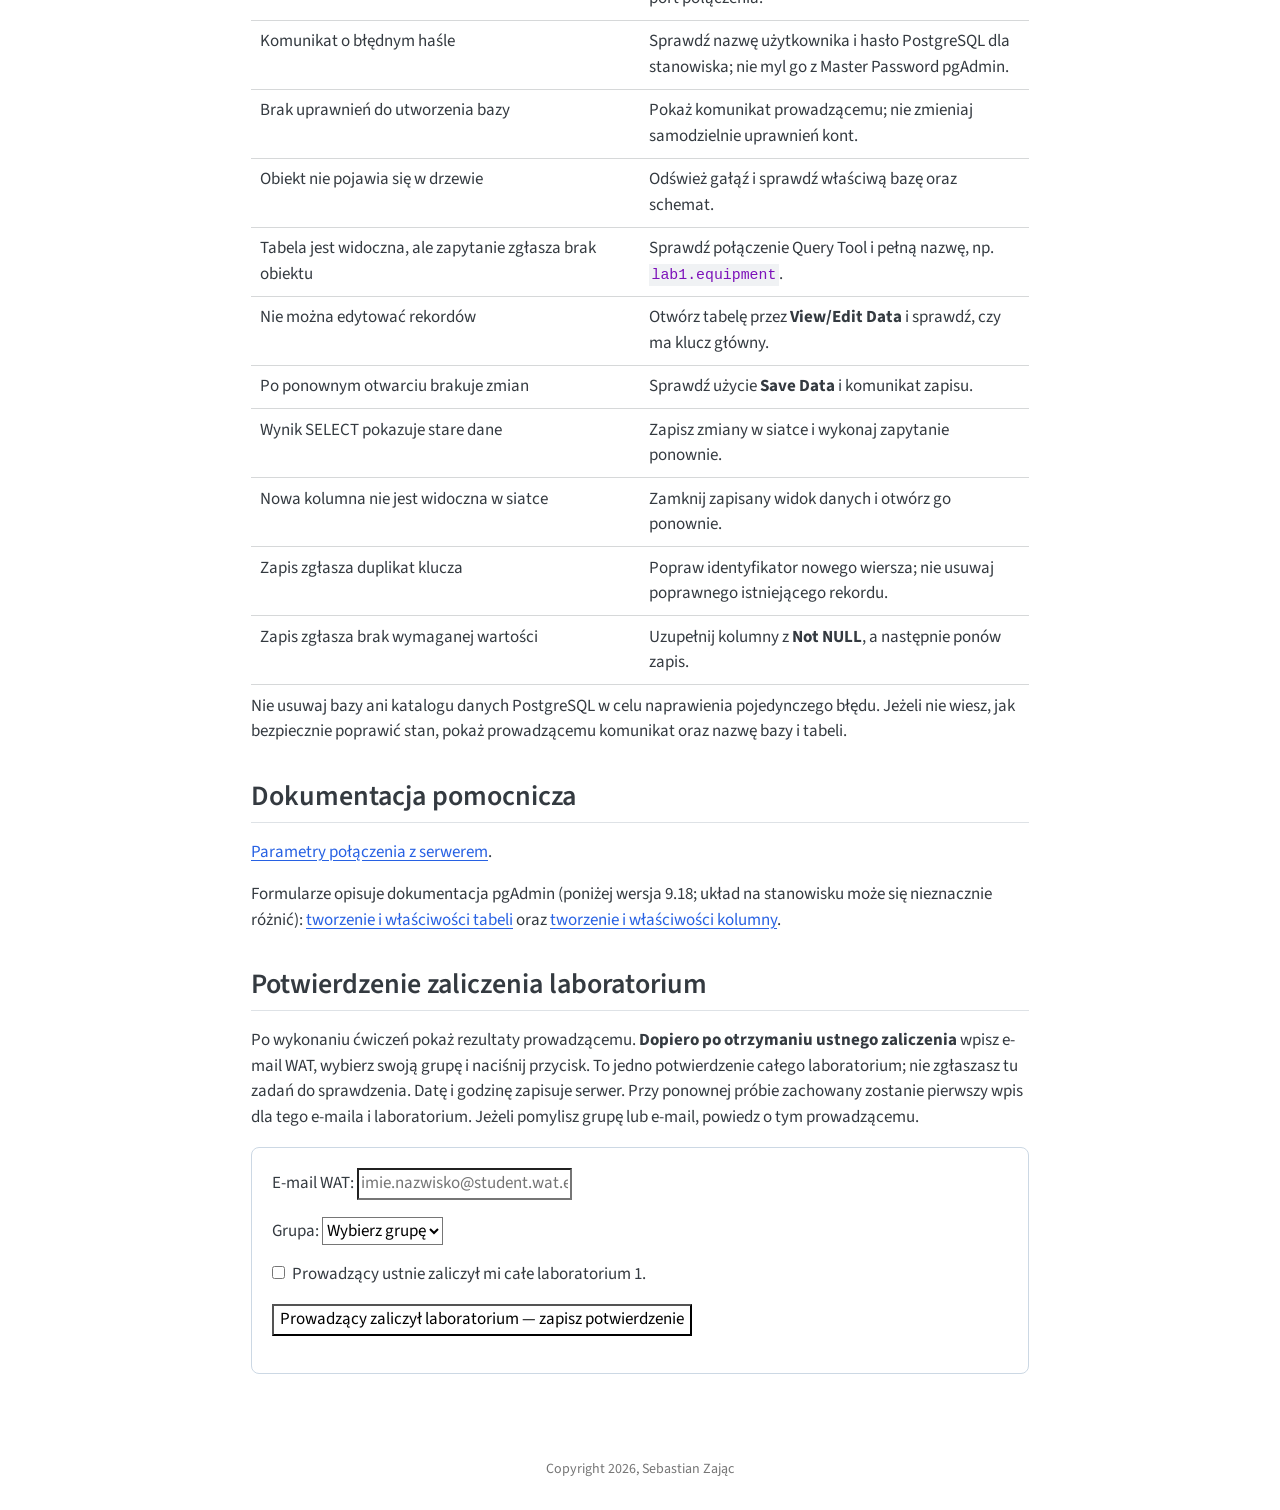
==== commit 4daf553e: "Add SQL laboratories with recap quiz and confirmations" ====
--- a/docs/laboratorium1.html
+++ b/docs/laboratorium1.html
@@ -2,7 +2,7 @@
 <html xmlns="http://www.w3.org/1999/xhtml" lang="pl" xml:lang="pl"><head>
 
 <meta charset="utf-8">
-<meta name="generator" content="quarto-1.10.19">
+<meta name="generator" content="quarto-1.11.9">
 
 <meta name="viewport" content="width=device-width, initial-scale=1.0, user-scalable=yes">
 
@@ -73,13 +73,14 @@
 <meta name="quarto:offset" content="./">
 <script src="site_libs/quarto-html/quarto.js" type="module"></script>
 <script src="site_libs/quarto-html/tabsets/tabsets.js" type="module"></script>
+<script src="site_libs/quarto-html/scrollable-regions/scrollable-regions.js" type="module"></script>
 <script src="site_libs/quarto-html/popper.min.js"></script>
 <script src="site_libs/quarto-html/tippy.umd.min.js"></script>
 <script src="site_libs/quarto-html/anchor.min.js"></script>
 <link href="site_libs/quarto-html/tippy.css" rel="stylesheet">
 <script src="site_libs/bootstrap/bootstrap.min.js"></script>
 <link href="site_libs/bootstrap/bootstrap-icons.css" rel="stylesheet">
-<link href="site_libs/bootstrap/bootstrap-94ae530b1fc9924793afbc3bb7de9d3b.min.css" rel="stylesheet" append-hash="true" id="quarto-bootstrap" data-mode="light">
+<link href="site_libs/bootstrap/bootstrap-e53eac6f3a25f5e6c14afb8711b7faf1.min.css" rel="stylesheet" append-hash="true" id="quarto-bootstrap" data-mode="light">
 <script id="quarto-search-options" type="application/json">{
   "location": "sidebar",
   "copy-button": false,
@@ -112,17 +113,17 @@
 <link rel="stylesheet" href="style.css">
 </head>
 
-<body class="nav-sidebar docked quarto-light">
+<body class="nav-sidebar docked quarto-light"><a id="quarto-skip-link" class="visually-hidden-focusable" href="#quarto-document-content">Skip to main content</a>
 
 <div id="quarto-search-results"></div>
   <header id="quarto-header" class="headroom fixed-top">
-  <nav class="quarto-secondary-nav">
+  <nav class="quarto-secondary-nav" aria-label="Pasek narzędzi">
     <div class="container-fluid d-flex">
       <button type="button" class="quarto-btn-toggle btn" data-bs-toggle="collapse" role="button" data-bs-target=".quarto-sidebar-collapse-item" aria-controls="quarto-sidebar" aria-expanded="false" aria-label="Przełącz pasek boczny" onclick="if (window.quartoToggleHeadroom) { window.quartoToggleHeadroom(); }">
         <i class="bi bi-layout-text-sidebar-reverse"></i>
       </button>
-        <nav class="quarto-page-breadcrumbs" aria-label="breadcrumb"><ol class="breadcrumb"><li class="breadcrumb-item"><a href="./laboratorium1.html">Laboratoria</a></li><li class="breadcrumb-item"><a href="./laboratorium1.html">Laboratorium 1 — pierwsze kroki w pgAdmin</a></li></ol></nav>
-        <a class="flex-grow-1" role="navigation" data-bs-toggle="collapse" data-bs-target=".quarto-sidebar-collapse-item" aria-controls="quarto-sidebar" aria-expanded="false" aria-label="Przełącz pasek boczny" onclick="if (window.quartoToggleHeadroom) { window.quartoToggleHeadroom(); }">      
+        <nav class="quarto-page-breadcrumbs" aria-label="Okruszki chleba"><ol class="breadcrumb"><li class="breadcrumb-item"><a href="./laboratorium1.html">Laboratoria</a></li><li class="breadcrumb-item"><a href="./laboratorium1.html">Laboratorium 1 — pierwsze kroki w pgAdmin</a></li></ol></nav>
+        <a class="flex-grow-1" data-bs-toggle="collapse" data-bs-target=".quarto-sidebar-collapse-item" onclick="if (window.quartoToggleHeadroom) { window.quartoToggleHeadroom(); }">      
         </a>
       <button type="button" class="btn quarto-search-button" aria-label="Szukaj" onclick="window.quartoOpenSearch();">
         <i class="bi bi-search"></i>
@@ -133,7 +134,7 @@
 <!-- content -->
 <div id="quarto-content" class="quarto-container page-columns page-rows-contents page-layout-article">
 <!-- sidebar -->
-  <nav id="quarto-sidebar" class="sidebar collapse collapse-horizontal quarto-sidebar-collapse-item sidebar-navigation docked overflow-auto">
+  <nav id="quarto-sidebar" class="sidebar collapse collapse-horizontal quarto-sidebar-collapse-item sidebar-navigation docked overflow-auto" aria-label="Serwis internetowy">
     <div class="pt-lg-2 mt-2 text-left sidebar-header">
     <div class="sidebar-title mb-0 py-0">
       <a href="./">Relacyjne Systemy Organizacji Danych</a> 
@@ -154,30 +155,42 @@
 </li>
         <li class="sidebar-item sidebar-item-section">
       <div class="sidebar-item-container"> 
-            <a class="sidebar-item-text sidebar-link text-start" data-bs-toggle="collapse" data-bs-target="#quarto-sidebar-section-1" role="navigation" aria-expanded="true">
- <span class="menu-text">Laboratoria</span></a>
-          <a class="sidebar-item-toggle text-start" data-bs-toggle="collapse" data-bs-target="#quarto-sidebar-section-1" role="navigation" aria-expanded="true" aria-label="Przełącz sekcję">
-            <i class="bi bi-chevron-right ms-2"></i>
-          </a> 
+            <button type="button" class="sidebar-item-text sidebar-item-toggle sidebar-link text-start" data-bs-toggle="collapse" data-bs-target="#quarto-sidebar-section-1" aria-controls="quarto-sidebar-section-1" aria-expanded="true">
+ <span class="menu-text" id="quarto-sidebar-section-1-label">Laboratoria</span><i class="bi bi-chevron-right" aria-hidden="true"></i></button>
       </div>
-      <ul id="quarto-sidebar-section-1" class="collapse list-unstyled sidebar-section depth1 show">  
+      <ul id="quarto-sidebar-section-1" aria-labelledby="quarto-sidebar-section-1-label" class="collapse list-unstyled sidebar-section depth1 show">  
           <li class="sidebar-item">
   <div class="sidebar-item-container"> 
   <a href="./laboratorium1.html" class="sidebar-item-text sidebar-link active">
  <span class="menu-text">Laboratorium 1 — pierwsze kroki w pgAdmin</span></a>
   </div>
 </li>
+          <li class="sidebar-item">
+  <div class="sidebar-item-container"> 
+  <a href="./laboratorium2.html" class="sidebar-item-text sidebar-link">
+ <span class="menu-text">Laboratorium 2 — SQL: filtrowanie, sortowanie i agregacje</span></a>
+  </div>
+</li>
+          <li class="sidebar-item">
+  <div class="sidebar-item-container"> 
+  <a href="./laboratorium3.html" class="sidebar-item-text sidebar-link">
+ <span class="menu-text">Laboratorium 3 — podzapytania i zapytania skorelowane</span></a>
+  </div>
+</li>
+          <li class="sidebar-item">
+  <div class="sidebar-item-container"> 
+  <a href="./laboratorium4.html" class="sidebar-item-text sidebar-link">
+ <span class="menu-text">Laboratorium 4 — złączenia i iloczyn kartezjański</span></a>
+  </div>
+</li>
       </ul>
   </li>
         <li class="sidebar-item sidebar-item-section">
       <div class="sidebar-item-container"> 
-            <a class="sidebar-item-text sidebar-link text-start" data-bs-toggle="collapse" data-bs-target="#quarto-sidebar-section-2" role="navigation" aria-expanded="true">
- <span class="menu-text">Wykłady</span></a>
-          <a class="sidebar-item-toggle text-start" data-bs-toggle="collapse" data-bs-target="#quarto-sidebar-section-2" role="navigation" aria-expanded="true" aria-label="Przełącz sekcję">
-            <i class="bi bi-chevron-right ms-2"></i>
-          </a> 
+            <button type="button" class="sidebar-item-text sidebar-item-toggle sidebar-link text-start" data-bs-toggle="collapse" data-bs-target="#quarto-sidebar-section-2" aria-controls="quarto-sidebar-section-2" aria-expanded="true">
+ <span class="menu-text" id="quarto-sidebar-section-2-label">Wykłady</span><i class="bi bi-chevron-right" aria-hidden="true"></i></button>
       </div>
-      <ul id="quarto-sidebar-section-2" class="collapse list-unstyled sidebar-section depth1 show">  
+      <ul id="quarto-sidebar-section-2" aria-labelledby="quarto-sidebar-section-2-label" class="collapse list-unstyled sidebar-section depth1 show">  
           <li class="sidebar-item">
   <div class="sidebar-item-container"> 
   <a href="./lectures/wyklad1.html" class="sidebar-item-text sidebar-link">
@@ -216,7 +229,7 @@
 <div id="quarto-sidebar-glass" class="quarto-sidebar-collapse-item" data-bs-toggle="collapse" data-bs-target=".quarto-sidebar-collapse-item"></div>
 <!-- margin-sidebar -->
     <div id="quarto-margin-sidebar" class="sidebar margin-sidebar">
-        <nav id="TOC" role="doc-toc" class="toc-active">
+        <nav id="TOC" role="doc-toc" aria-labelledby="toc-title" class="toc-active">
     <h2 id="toc-title"><strong>Sections</strong></h2>
    
   <ul class="collapse">
@@ -237,9 +250,9 @@
 </nav>
     </div>
 <!-- main -->
-<main class="content" id="quarto-document-content">
-
-<header id="title-block-header" class="quarto-title-block default"><nav class="quarto-page-breadcrumbs quarto-title-breadcrumbs d-none d-lg-block" aria-label="breadcrumb"><ol class="breadcrumb"><li class="breadcrumb-item"><a href="./laboratorium1.html">Laboratoria</a></li><li class="breadcrumb-item"><a href="./laboratorium1.html">Laboratorium 1 — pierwsze kroki w pgAdmin</a></li></ol></nav>
+<main class="content" id="quarto-document-content" tabindex="-1">
+
+<header id="title-block-header" class="quarto-title-block default"><nav class="quarto-page-breadcrumbs quarto-title-breadcrumbs d-none d-lg-block" aria-label="Okruszki chleba"><ol class="breadcrumb"><li class="breadcrumb-item"><a href="./laboratorium1.html">Laboratoria</a></li><li class="breadcrumb-item"><a href="./laboratorium1.html">Laboratorium 1 — pierwsze kroki w pgAdmin</a></li></ol></nav>
 <div class="quarto-title">
 <h1 class="title">Laboratorium 1 — pierwsze kroki w pgAdmin</h1>
 </div>
@@ -1157,11 +1170,30 @@
       var localhostRegex = new RegExp(/^(?:http|https):\/\/localhost\:?[0-9]*\//);
       var mailtoRegex = new RegExp(/^mailto:/);
         var filterRegex = new RegExp("https:\/\/sebkaz-teaching\.github\.io\/rsod2026");
+      const newWindowLabel = "(opens in a new tab)";
+      const newWindowNoteId = "quarto-ext-newwindow-label";
+      // Links reference one hidden label through aria-describedby, so the
+      // announcement never changes their accessible name.
+      var describeNewWindow = (link) => {
+        if (!window.document.getElementById(newWindowNoteId)) {
+          var newWindowNote = window.document.createElement("span");
+          newWindowNote.id = newWindowNoteId;
+          newWindowNote.hidden = true;
+          newWindowNote.textContent = newWindowLabel;
+          window.document.body.appendChild(newWindowNote);
+        }
+        var describedBy = (link.getAttribute("aria-describedby") || "").split(/\s+/).filter(Boolean);
+        if (!describedBy.includes(newWindowNoteId)) {
+          describedBy.push(newWindowNoteId);
+          link.setAttribute("aria-describedby", describedBy.join(" "));
+        }
+      }
       var isInternal = (href) => {
           return filterRegex.test(href) || localhostRegex.test(href) || mailtoRegex.test(href);
       }
       // Inspect non-navigation links and adorn them if external
-     var links = window.document.querySelectorAll('a[href]:not(.nav-link):not(.navbar-brand):not(.toc-action):not(.sidebar-link):not(.sidebar-item-toggle):not(.pagination-link):not(.no-external):not([aria-hidden]):not(.dropdown-item):not(.quarto-navigation-tool):not(.about-link)');
+      window.quartoDecorateExternalLinks = function (root) {
+     var links = (root || window.document).querySelectorAll('a[href]:not(.nav-link):not(.navbar-brand):not(.toc-action):not(.sidebar-link):not(.sidebar-item-toggle):not(.pagination-link):not(.no-external):not([aria-hidden]):not(.dropdown-item):not(.quarto-navigation-tool):not(.about-link)');
       for (var i=0; i<links.length; i++) {
         const link = links[i];
         if (!isInternal(link.href)) {
@@ -1175,8 +1207,70 @@
             if (link.getAttribute("rel") === null) {
               link.setAttribute("rel", "noopener");
             }
+            describeNewWindow(link);
+          if (!link.classList.contains('no-external-icon')) {
+          }
         }
       }
+      };
+      window.quartoDecorateExternalLinks(window.document);
+    // Esc closes the popup (WCAG 1.4.13) and focus leaving both trigger and
+    // popup closes it (WCAG 2.4.11); tippy handles neither for interactive popups.
+    const hideOnEscAndFocusOut = {
+      name: 'hideOnEscAndFocusOut',
+      defaultValue: true,
+      fn(instance) {
+        const dismiss = () => {
+          // A show scheduled by the trigger delay would otherwise reopen it
+          instance.clearDelayTimeouts();
+          instance.hide();
+        };
+        const onKeyDown = (event) => {
+          if (event.key !== 'Escape') {
+            return;
+          }
+          // Keep Esc from also reaching page handlers (e.g. reveal.js overview),
+          // except an open reveal.js slide menu, which Esc should close too.
+          // The menu handles keys only when its keyboard option is on.
+          const menuHandlesEsc = window.Reveal?.getPlugin?.('menu')?.isOpen() &&
+            window.Reveal.getConfig().menu?.keyboard !== false;
+          if (!menuHandlesEsc) {
+            event.stopPropagation();
+          }
+          if (instance.popper.contains(window.document.activeElement)) {
+            // Disabled while refocusing so the focus trigger does not reopen it
+            instance.disable();
+            instance.reference.focus();
+            instance.enable();
+          }
+          dismiss();
+        };
+        const onFocusOut = (event) => {
+          const target = event.relatedTarget;
+          if (target && !instance.reference.contains(target) &&
+              !instance.popper.contains(target)) {
+            dismiss();
+          }
+        };
+        // On the trigger too: a click trigger (code-annotations: select) has no
+        // blur handling. Attached for the instance's lifetime so leaving the
+        // trigger also cancels a show still pending on the trigger delay.
+        instance.reference.addEventListener('focusout', onFocusOut);
+        return {
+          onShow() {
+            window.document.addEventListener('keydown', onKeyDown, true);
+            instance.popper.addEventListener('focusout', onFocusOut);
+          },
+          onHide() {
+            window.document.removeEventListener('keydown', onKeyDown, true);
+            instance.popper.removeEventListener('focusout', onFocusOut);
+          },
+          onDestroy() {
+            instance.reference.removeEventListener('focusout', onFocusOut);
+          },
+        };
+      },
+    };
     function tippyHover(el, contentFn, onTriggerFn, onUntriggerFn) {
       const config = {
         allowHTML: true,
@@ -1190,6 +1284,7 @@
         interactiveBorder: 10,
         theme: 'quarto',
         placement: 'bottom-start',
+        plugins: [hideOnEscAndFocusOut],
       };
       if (contentFn) {
         config.content = contentFn;
@@ -1352,44 +1447,54 @@
           const lineIds = lines.map((line) => {
             return targetCell + "-" + line;
           })
-          let top = null;
-          let height = null;
-          let parent = null;
+          // Each band is positioned against its own containing block, which is
+          // not the offsetParent of the lines, so place it from client rects.
+          const placeBand = (band, firstEl, lastEl, codeBlock) => {
+            const container = band.offsetParent;
+            if (container === null) {
+              return;
+            }
+            const containerRect = container.getBoundingClientRect();
+            // Reveal.js scales slides with a transform, so convert client
+            // pixels back to the CSS pixels of the container.
+            const scale = containerRect.height / container.offsetHeight || 1;
+            const firstRect = firstEl.getBoundingClientRect();
+            const lastRect = lastEl.getBoundingClientRect();
+            const top = (firstRect.top - containerRect.top) / scale - container.clientTop + container.scrollTop;
+            const height = (lastRect.bottom - firstRect.top) / scale;
+            band.style.top = top - 2 + "px";
+            band.style.height = height + 4 + "px";
+            if (codeBlock) {
+              // Without the copy button wrapper, the containing block is wider
+              // than the code block, so span the code block explicitly.
+              const blockRect = codeBlock.getBoundingClientRect();
+              band.style.left = (blockRect.left - containerRect.left) / scale - container.clientLeft + container.scrollLeft + "px";
+              band.style.width = blockRect.width / scale + "px";
+            }
+          };
           if (lineIds.length > 0) {
-              //compute the position of the single el (top and bottom and make a div)
-              const el = window.document.getElementById(lineIds[0]);
-              top = el.offsetTop;
-              height = el.offsetHeight;
-              parent = el.parentElement.parentElement;
-            if (lineIds.length > 1) {
-              const lastEl = window.document.getElementById(lineIds[lineIds.length - 1]);
-              const bottom = lastEl.offsetTop + lastEl.offsetHeight;
-              height = bottom - top;
+            const el = window.document.getElementById(lineIds[0]);
+            const lastEl = window.document.getElementById(lineIds[lineIds.length - 1]);
+            const parent = el.parentElement.parentElement;
+            // cook up a div (if necessary) and position it
+            let div = window.document.getElementById("code-annotation-line-highlight");
+            if (div === null) {
+              div = window.document.createElement("div");
+              div.setAttribute("id", "code-annotation-line-highlight");
+              div.style.position = 'absolute';
+              parent.appendChild(div);
             }
-            if (top !== null && height !== null && parent !== null) {
-              // cook up a div (if necessary) and position it 
-              let div = window.document.getElementById("code-annotation-line-highlight");
-              if (div === null) {
-                div = window.document.createElement("div");
-                div.setAttribute("id", "code-annotation-line-highlight");
-                div.style.position = 'absolute';
-                parent.appendChild(div);
-              }
-              div.style.top = top - 2 + "px";
-              div.style.height = height + 4 + "px";
-              div.style.left = 0;
-              let gutterDiv = window.document.getElementById("code-annotation-line-highlight-gutter");
-              if (gutterDiv === null) {
-                gutterDiv = window.document.createElement("div");
-                gutterDiv.setAttribute("id", "code-annotation-line-highlight-gutter");
-                gutterDiv.style.position = 'absolute';
-                const codeCell = window.document.getElementById(targetCell);
-                const gutter = codeCell.querySelector('.code-annotation-gutter');
-                gutter.appendChild(gutterDiv);
-              }
-              gutterDiv.style.top = top - 2 + "px";
-              gutterDiv.style.height = height + 4 + "px";
+            placeBand(div, el, lastEl, parent.closest("div.sourceCode") || parent);
+            let gutterDiv = window.document.getElementById("code-annotation-line-highlight-gutter");
+            if (gutterDiv === null) {
+              gutterDiv = window.document.createElement("div");
+              gutterDiv.setAttribute("id", "code-annotation-line-highlight-gutter");
+              gutterDiv.style.position = 'absolute';
+              const codeCell = window.document.getElementById(targetCell);
+              const gutter = codeCell.querySelector('.code-annotation-gutter');
+              gutter.appendChild(gutterDiv);
             }
+            placeBand(gutterDiv, el, lastEl);
             selectedAnnoteEl = annoteEl;
           }
         };
@@ -1488,6 +1593,9 @@
     }
   });
   </script>
+  <script type="application/javascript">
+  window.quartoScrollableRegionsLabels = {"code":"Przewijany kod","output":"Przewijane wyjście"};
+  </script>
 </div> <!-- /content -->
 <footer class="footer">
   <div class="nav-footer">
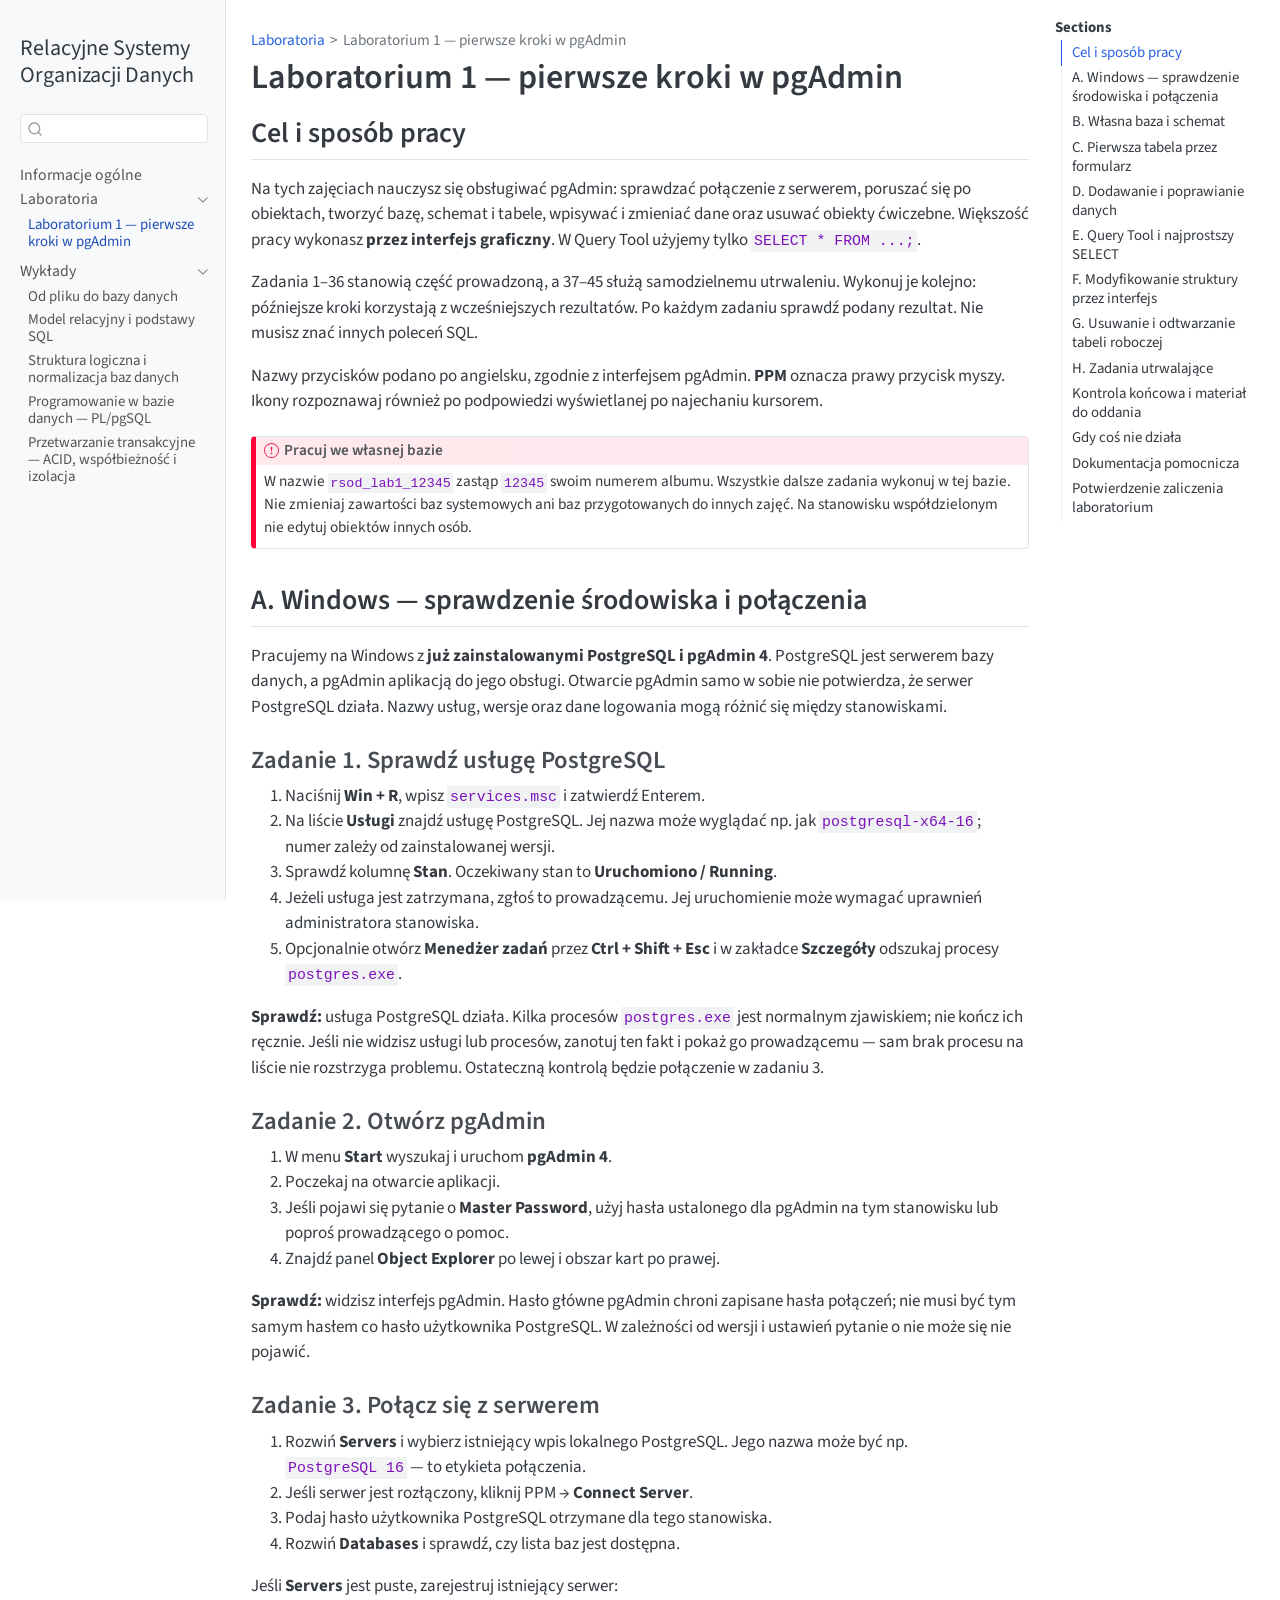
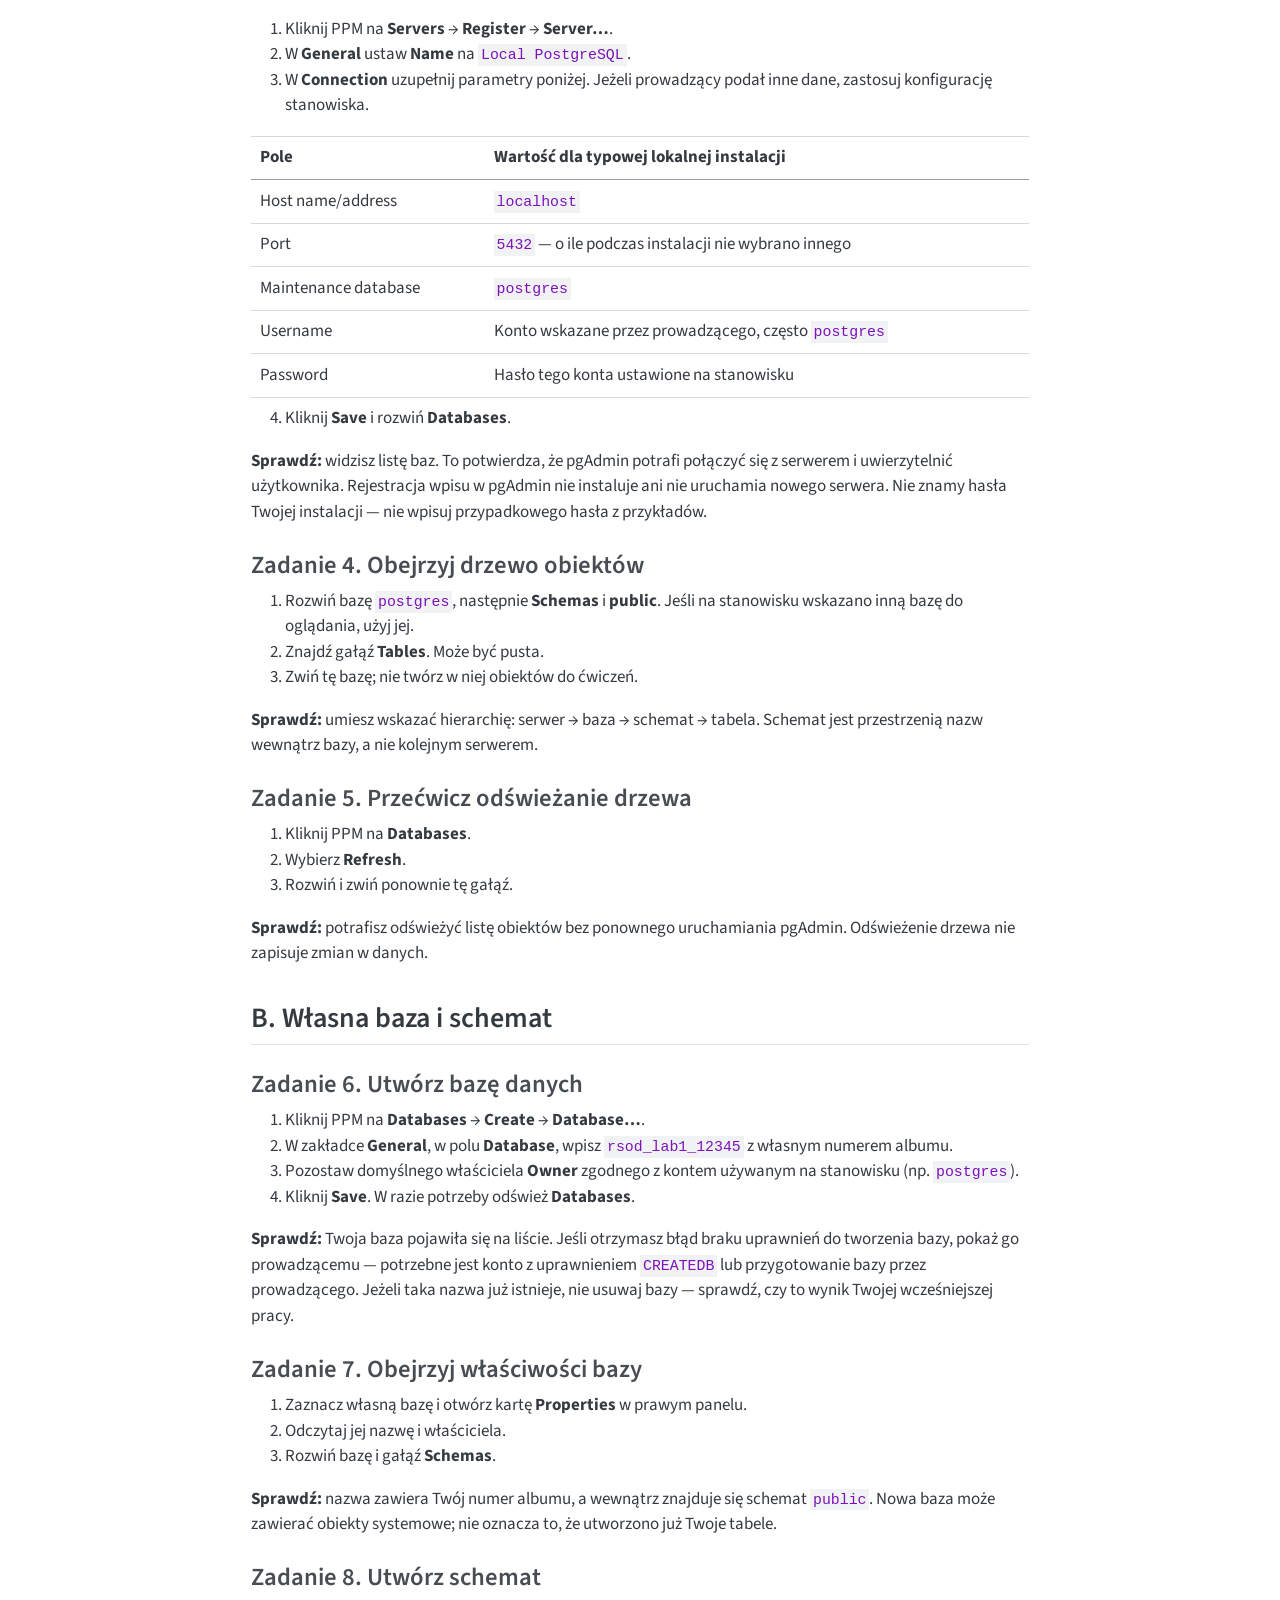
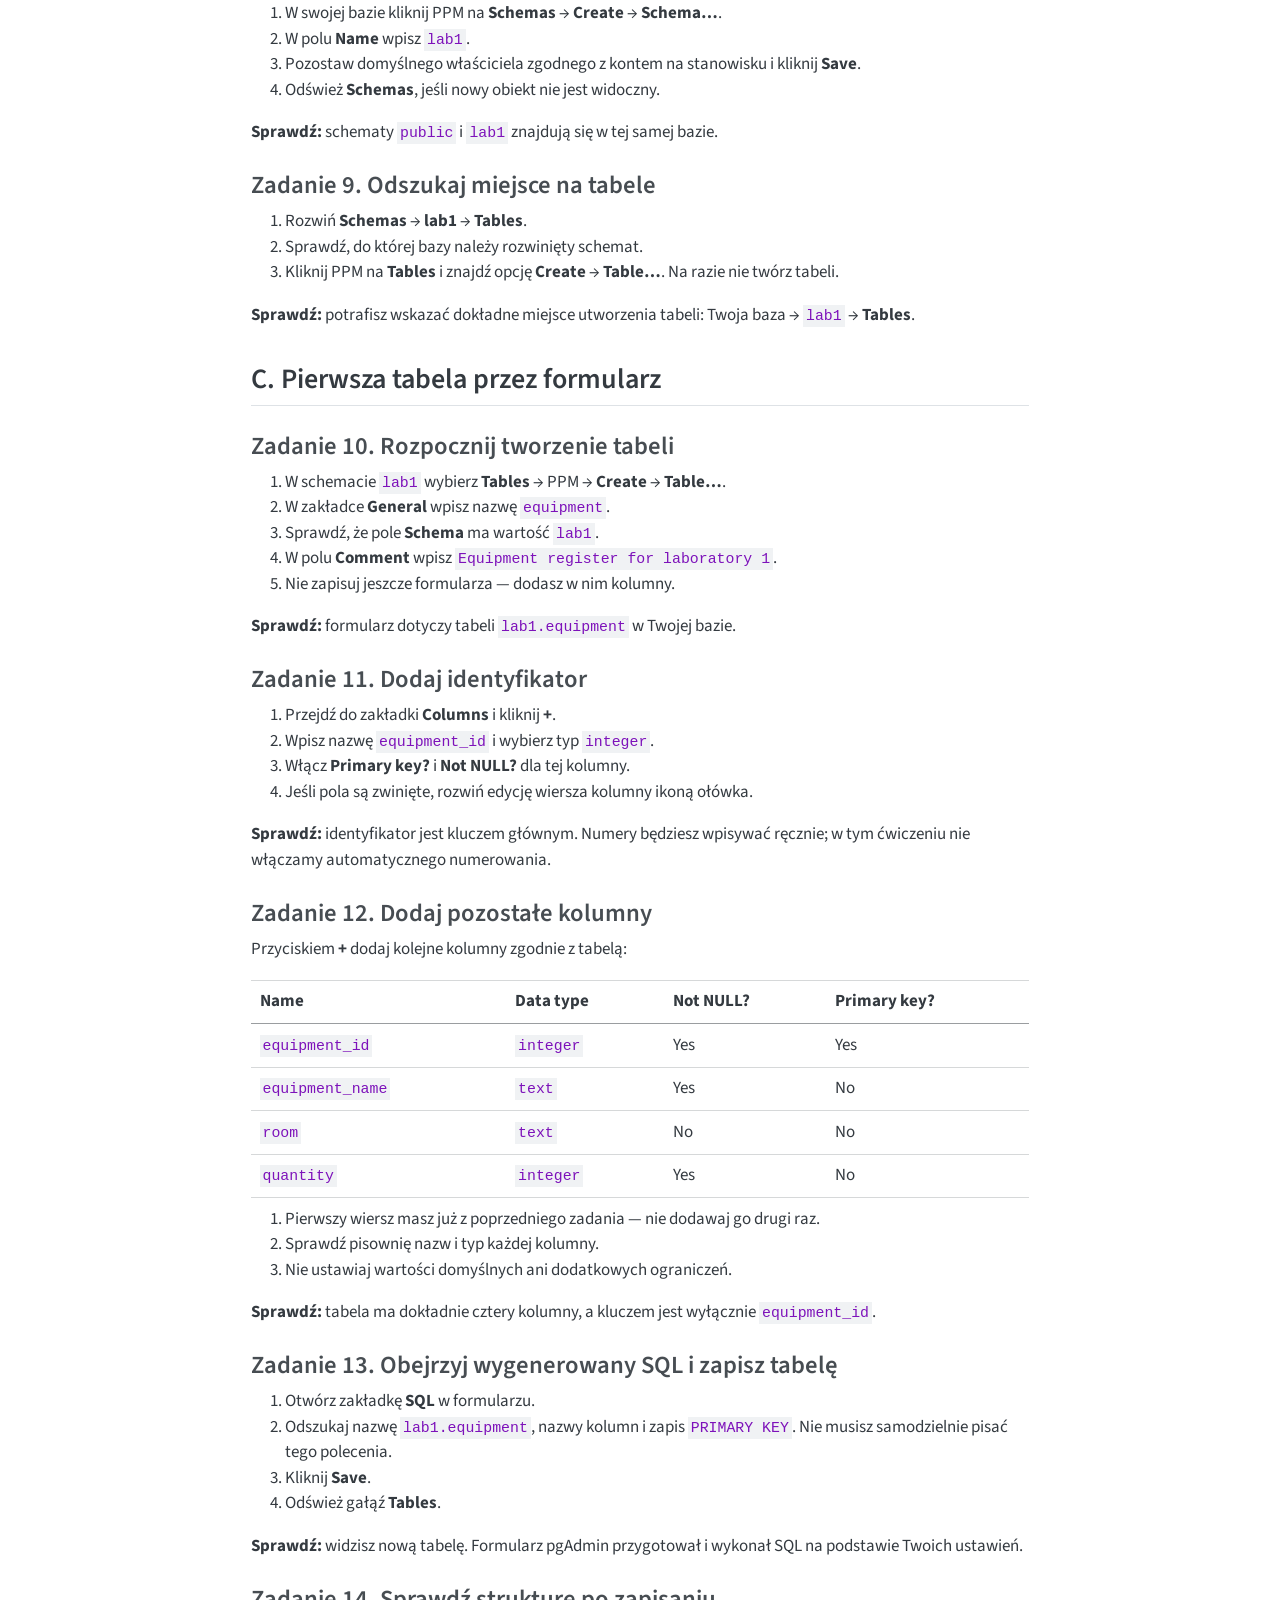
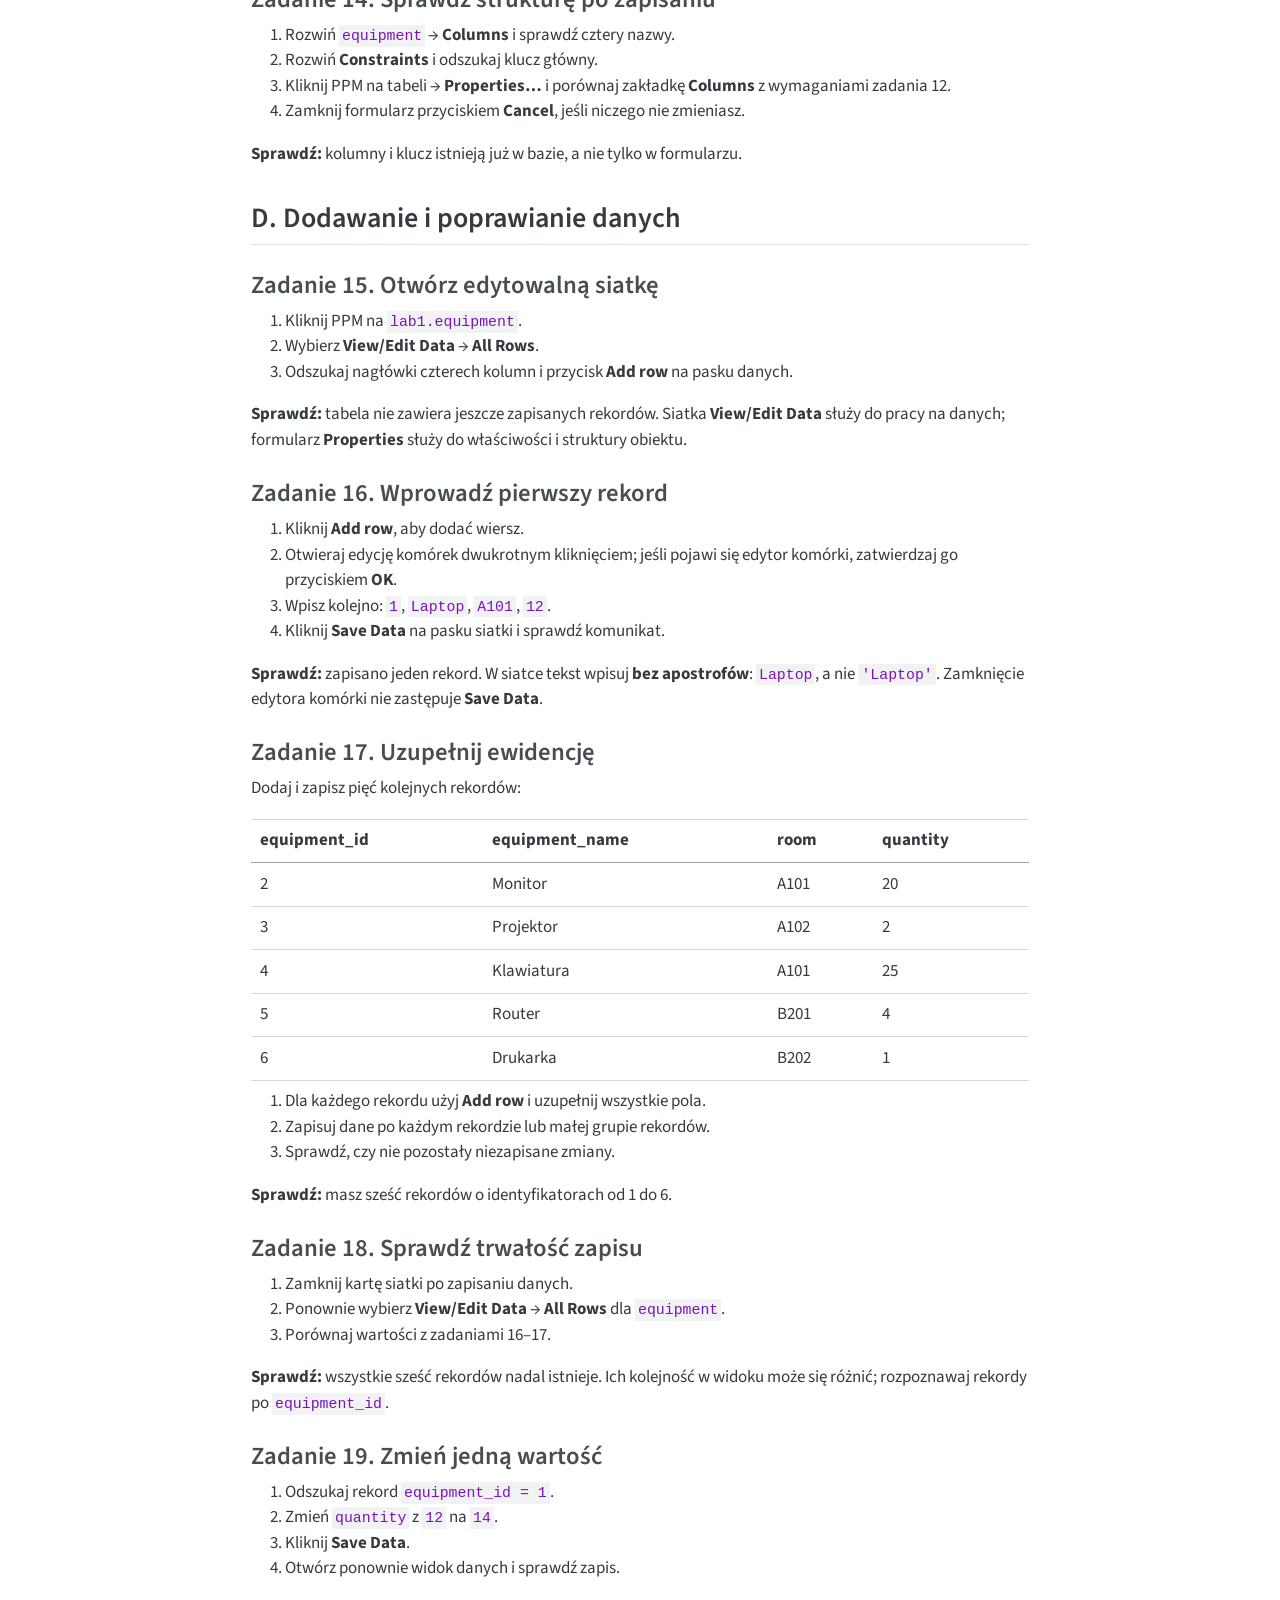
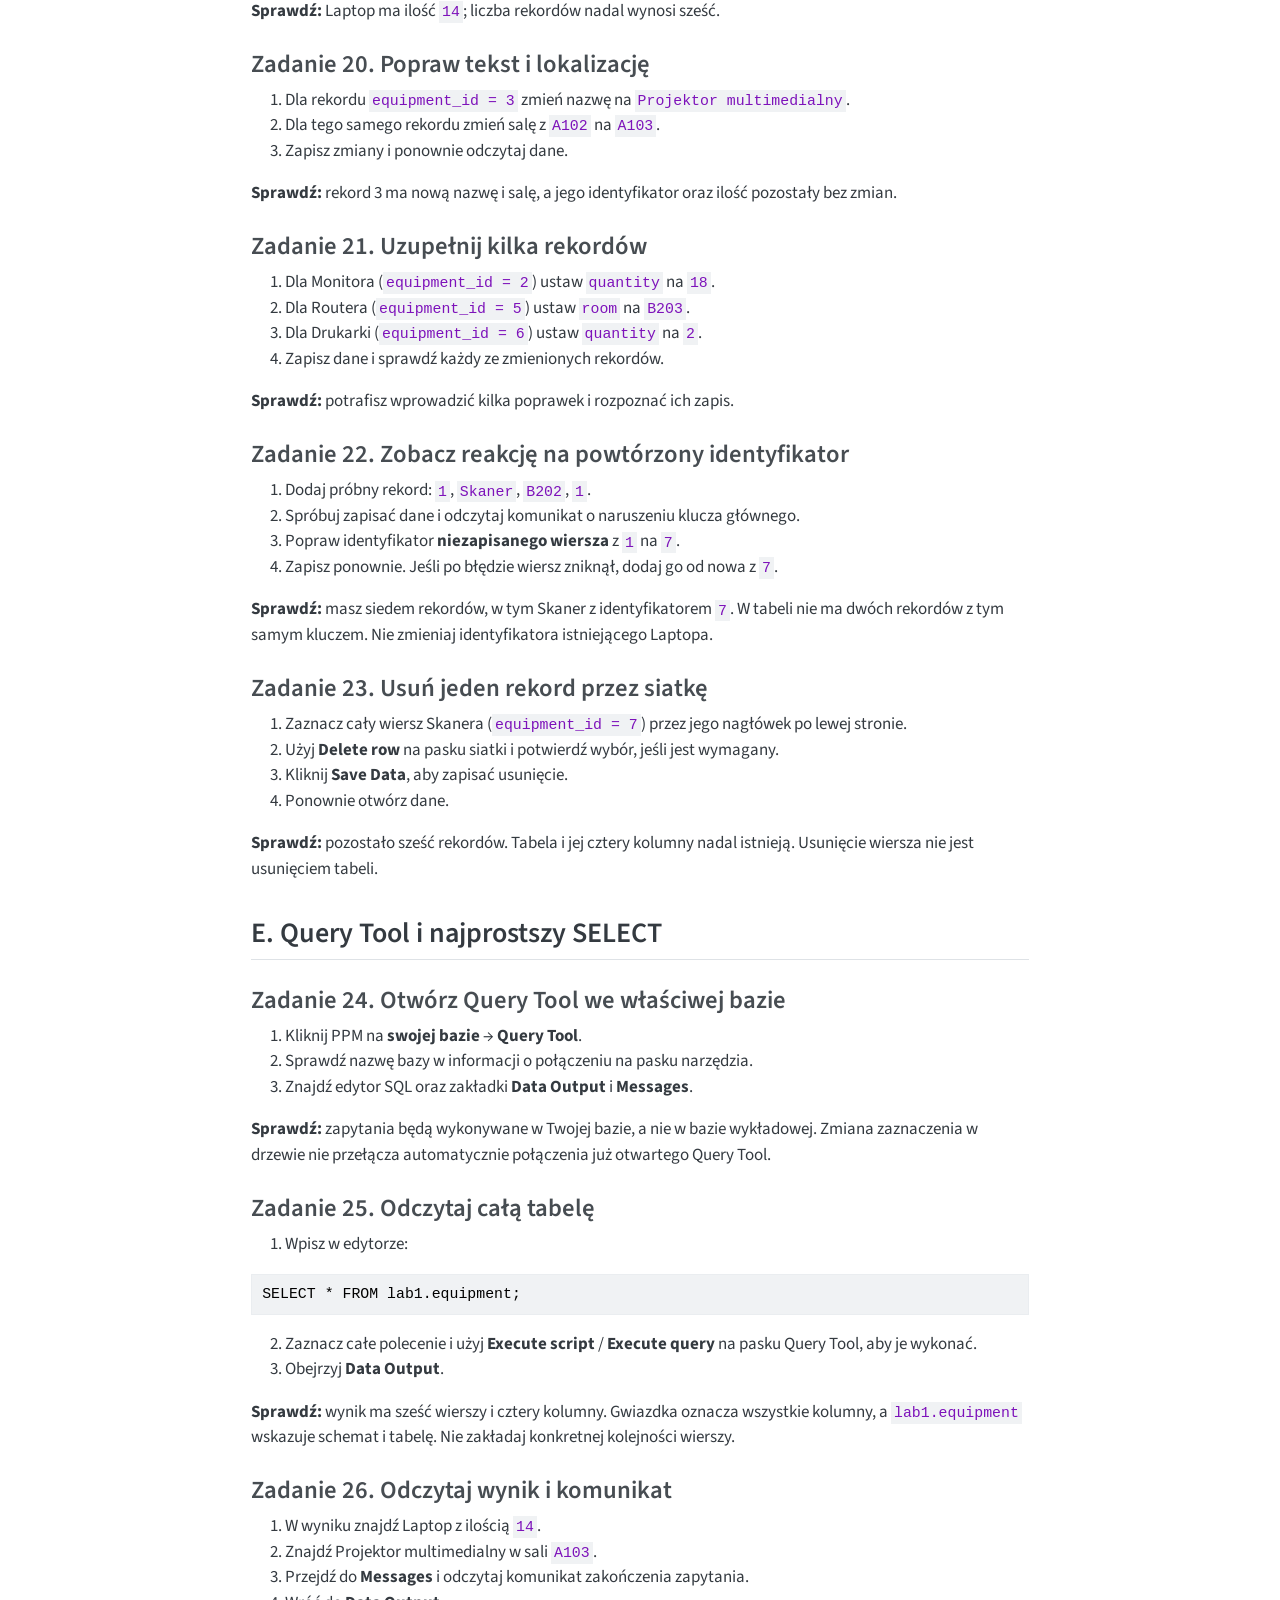
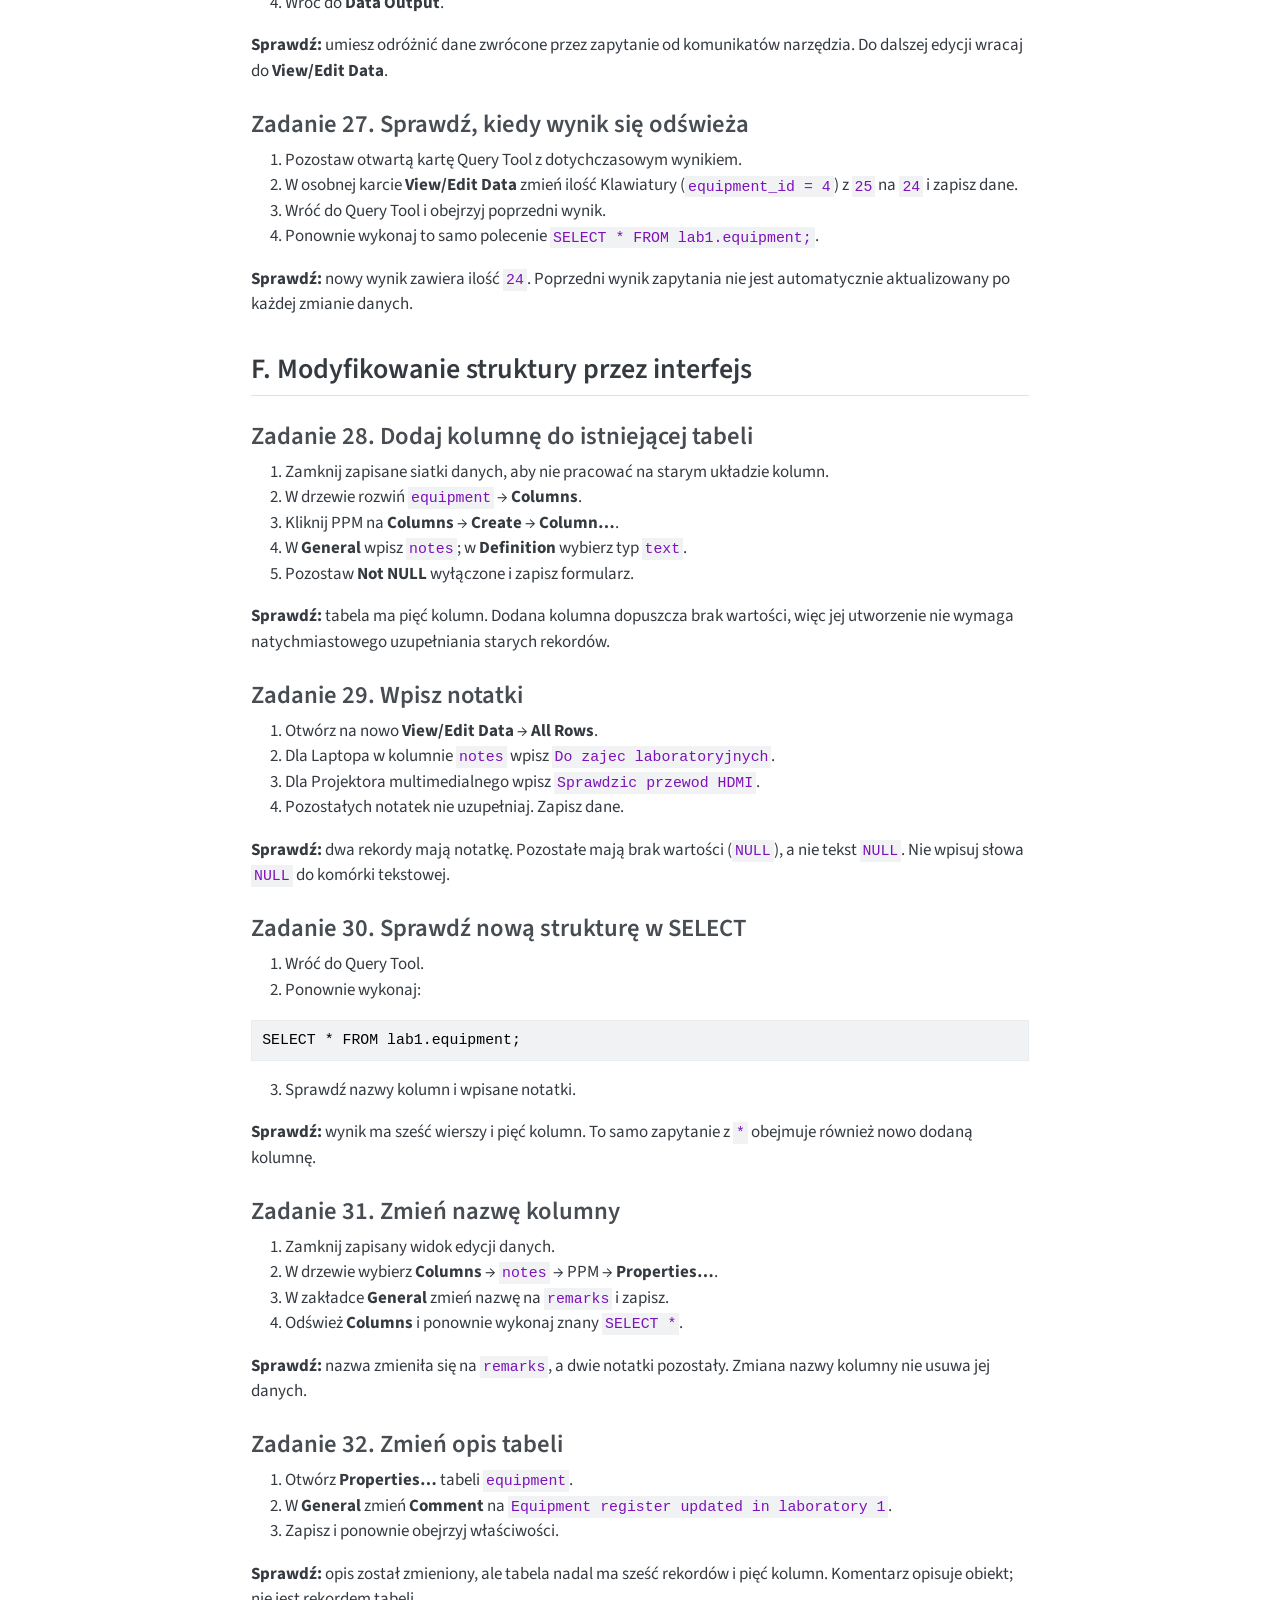
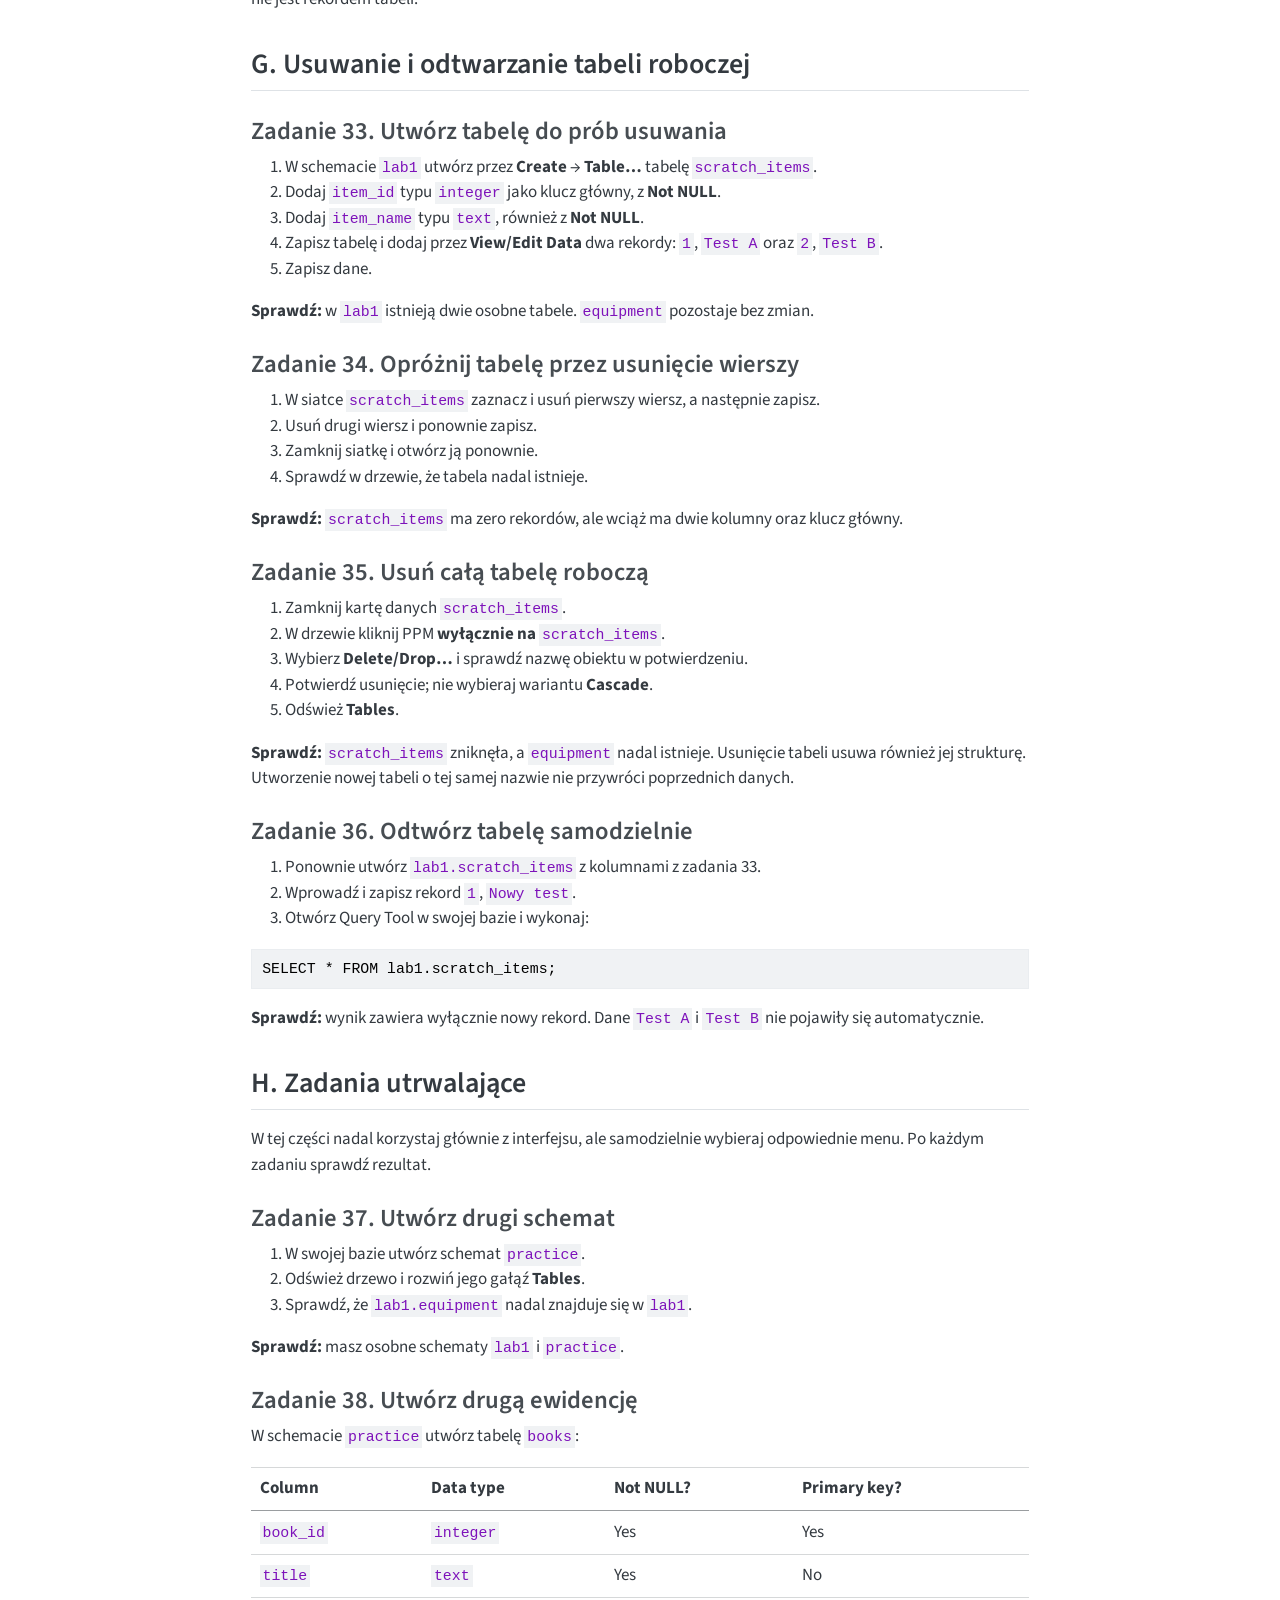
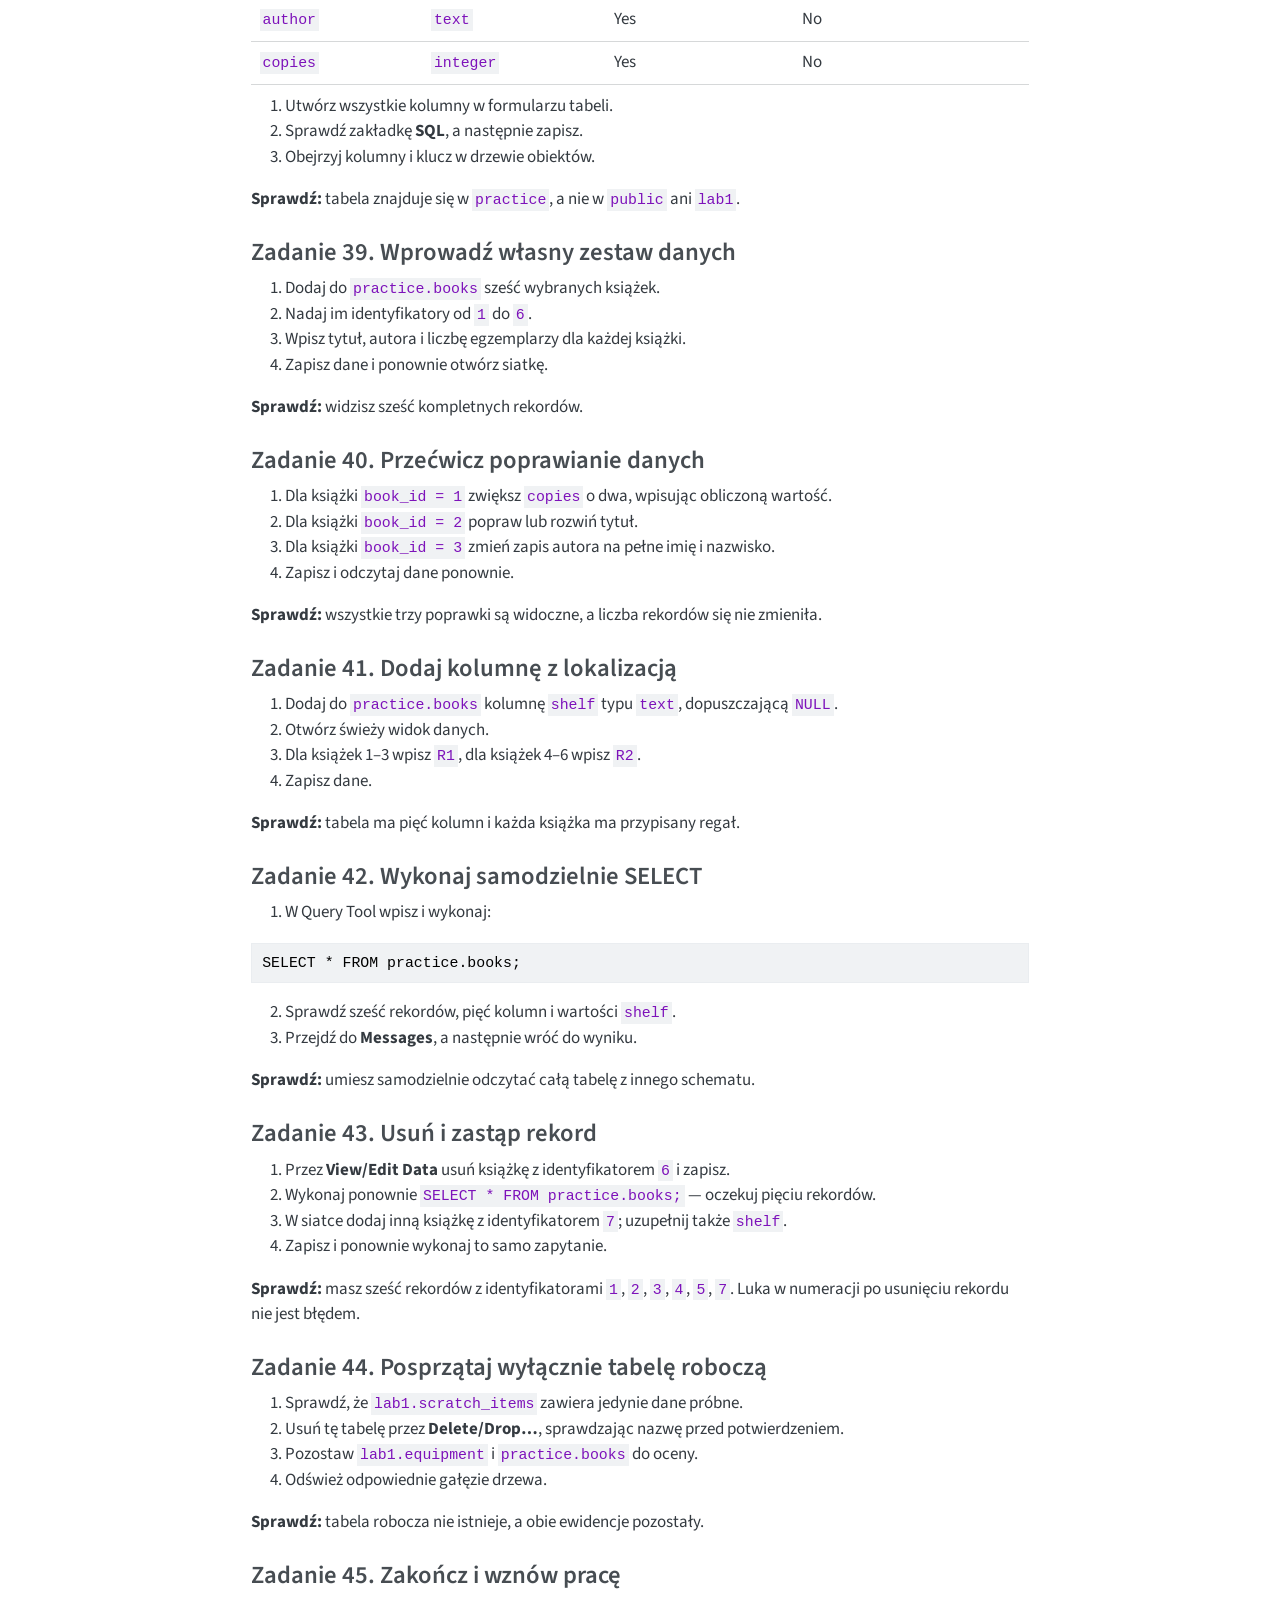
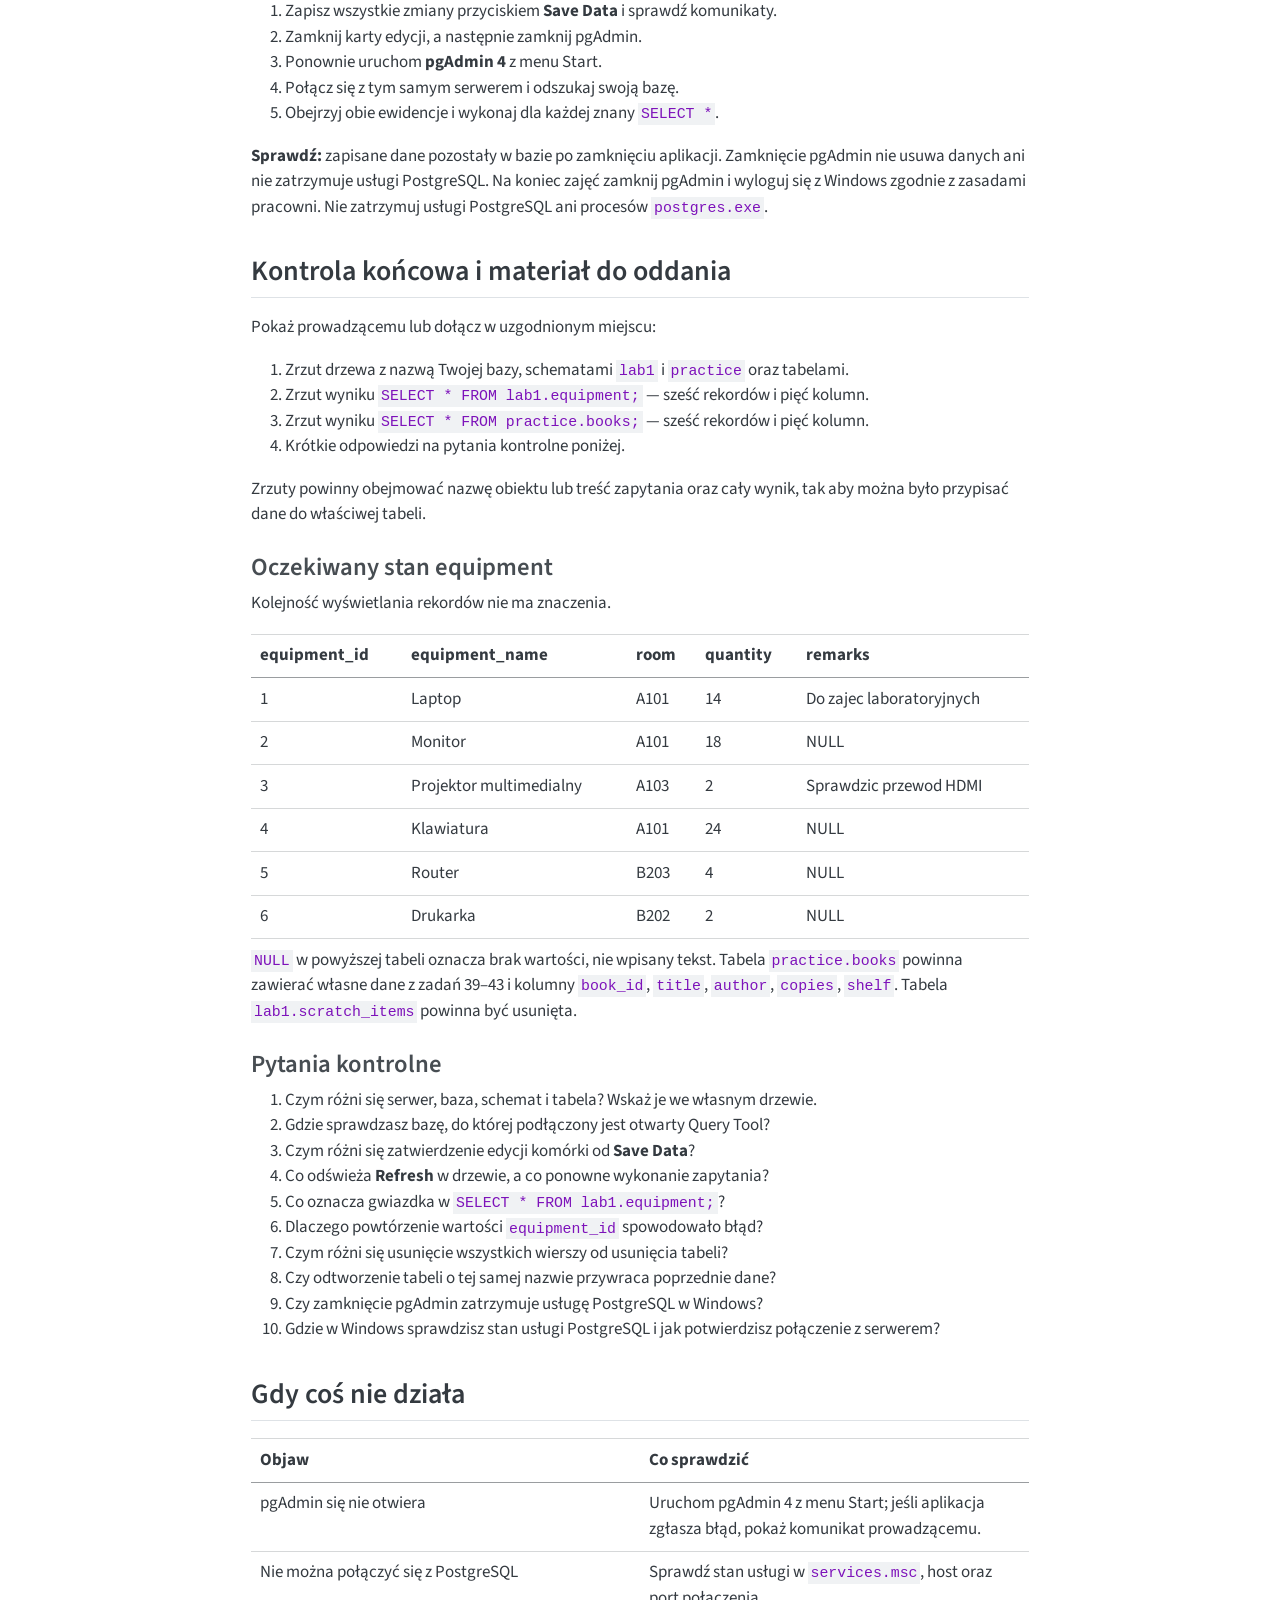
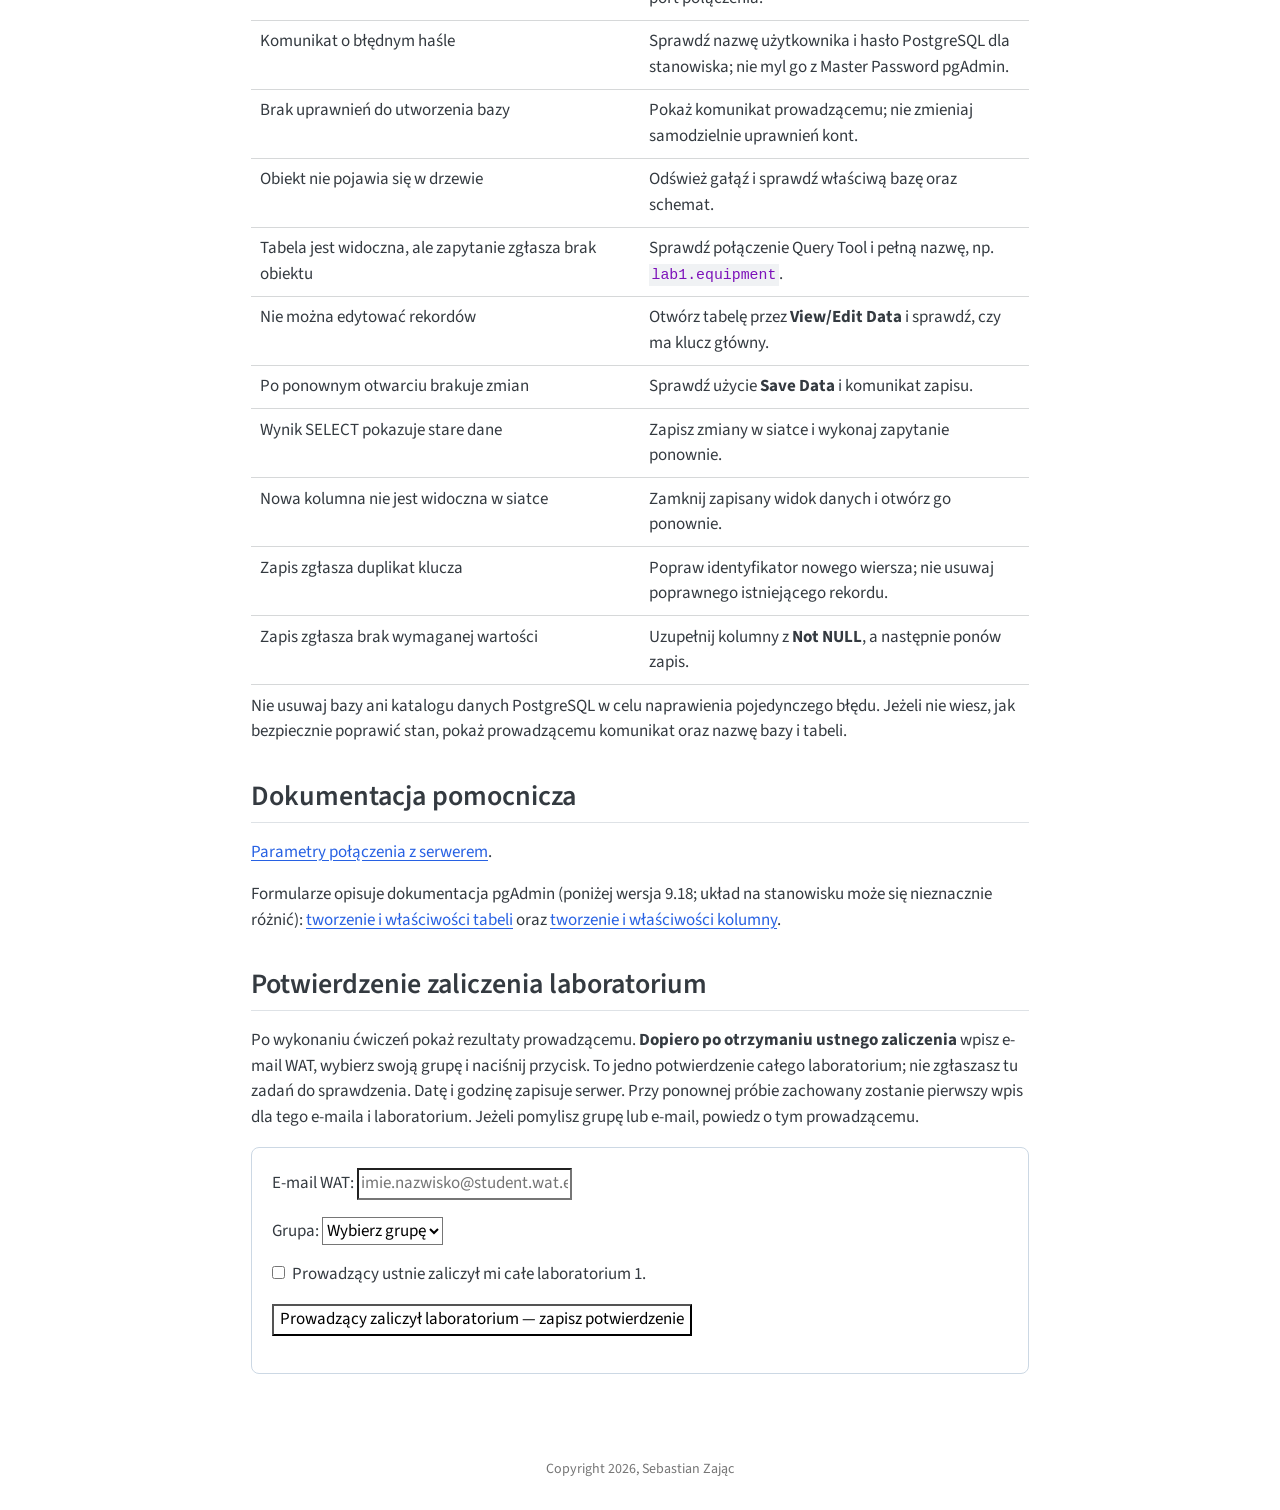
==== commit e8f9715f: "Hide laboratories 2 through 4 until the next teaching block" ====
--- a/docs/laboratorium1.html
+++ b/docs/laboratorium1.html
@@ -163,24 +163,6 @@
   <div class="sidebar-item-container"> 
   <a href="./laboratorium1.html" class="sidebar-item-text sidebar-link active">
  <span class="menu-text">Laboratorium 1 — pierwsze kroki w pgAdmin</span></a>
-  </div>
-</li>
-          <li class="sidebar-item">
-  <div class="sidebar-item-container"> 
-  <a href="./laboratorium2.html" class="sidebar-item-text sidebar-link">
- <span class="menu-text">Laboratorium 2 — SQL: filtrowanie, sortowanie i agregacje</span></a>
-  </div>
-</li>
-          <li class="sidebar-item">
-  <div class="sidebar-item-container"> 
-  <a href="./laboratorium3.html" class="sidebar-item-text sidebar-link">
- <span class="menu-text">Laboratorium 3 — podzapytania i zapytania skorelowane</span></a>
-  </div>
-</li>
-          <li class="sidebar-item">
-  <div class="sidebar-item-container"> 
-  <a href="./laboratorium4.html" class="sidebar-item-text sidebar-link">
- <span class="menu-text">Laboratorium 4 — złączenia i iloczyn kartezjański</span></a>
   </div>
 </li>
       </ul>
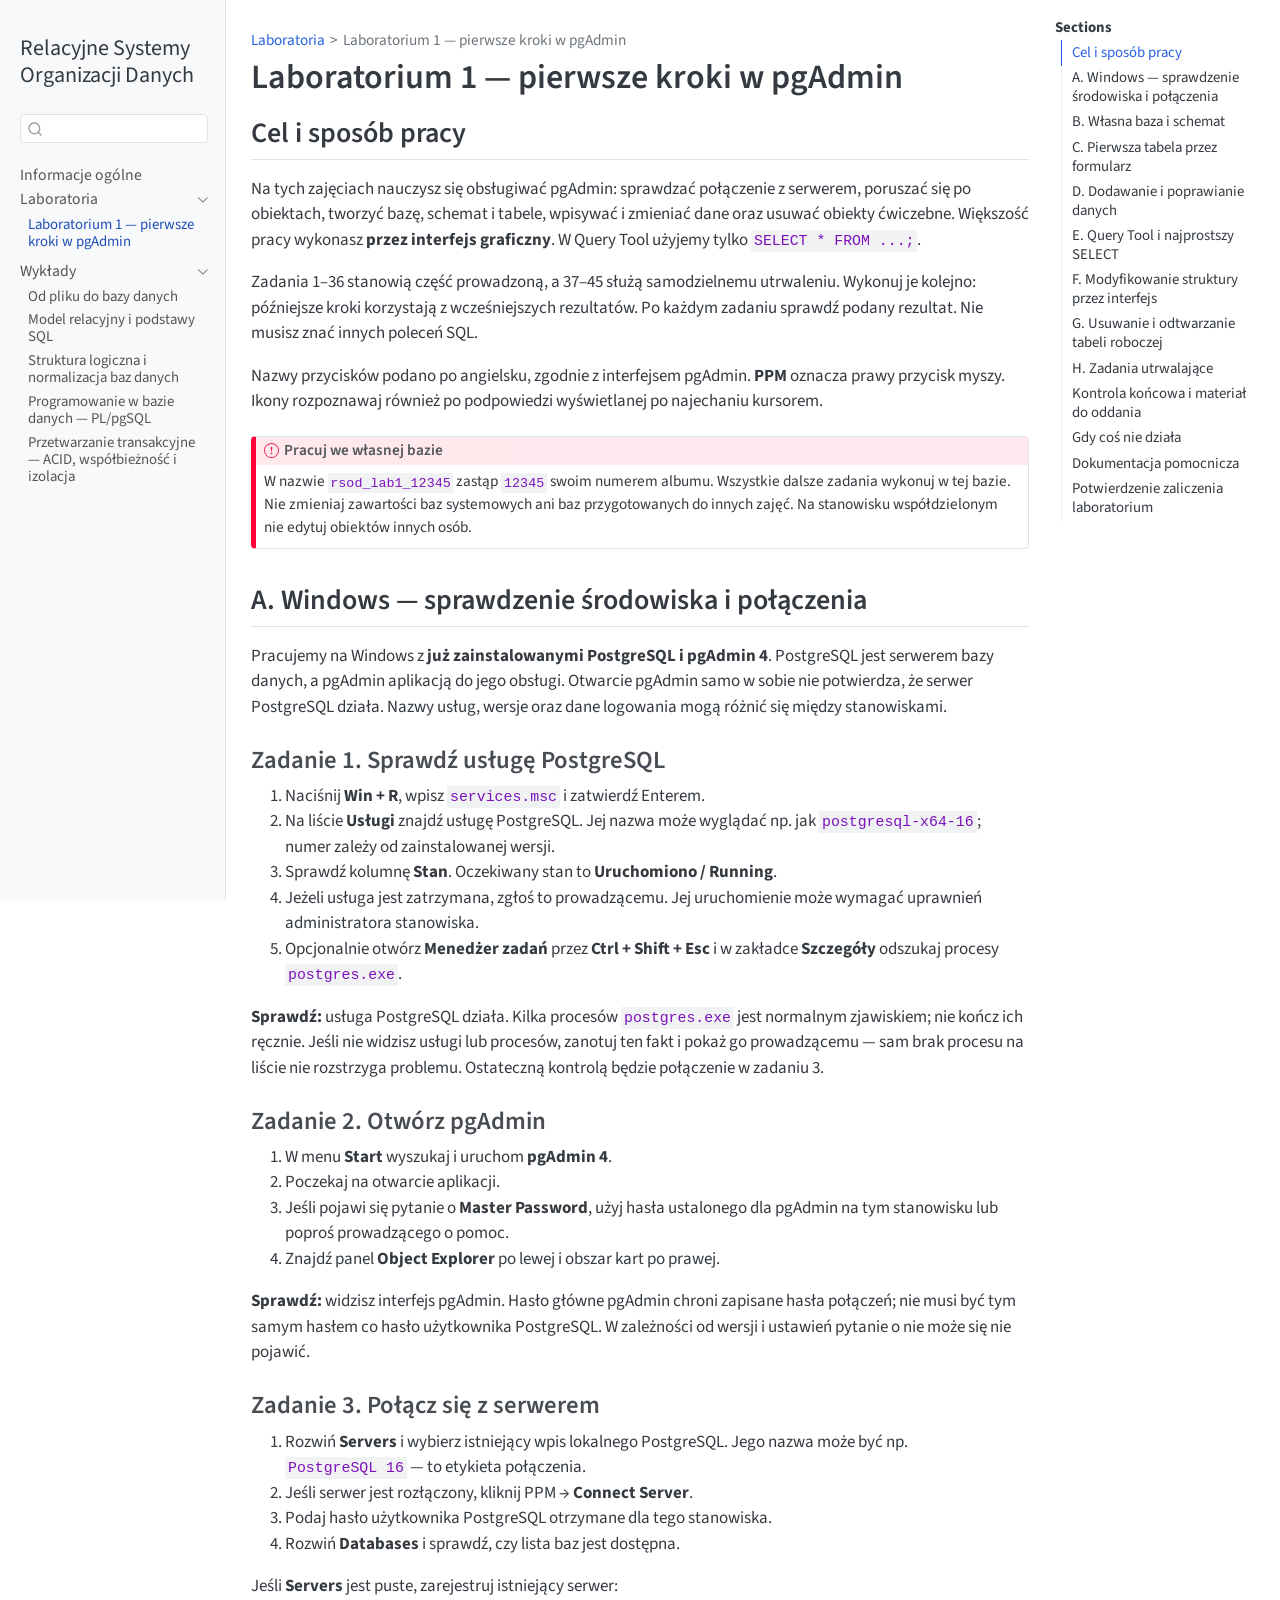
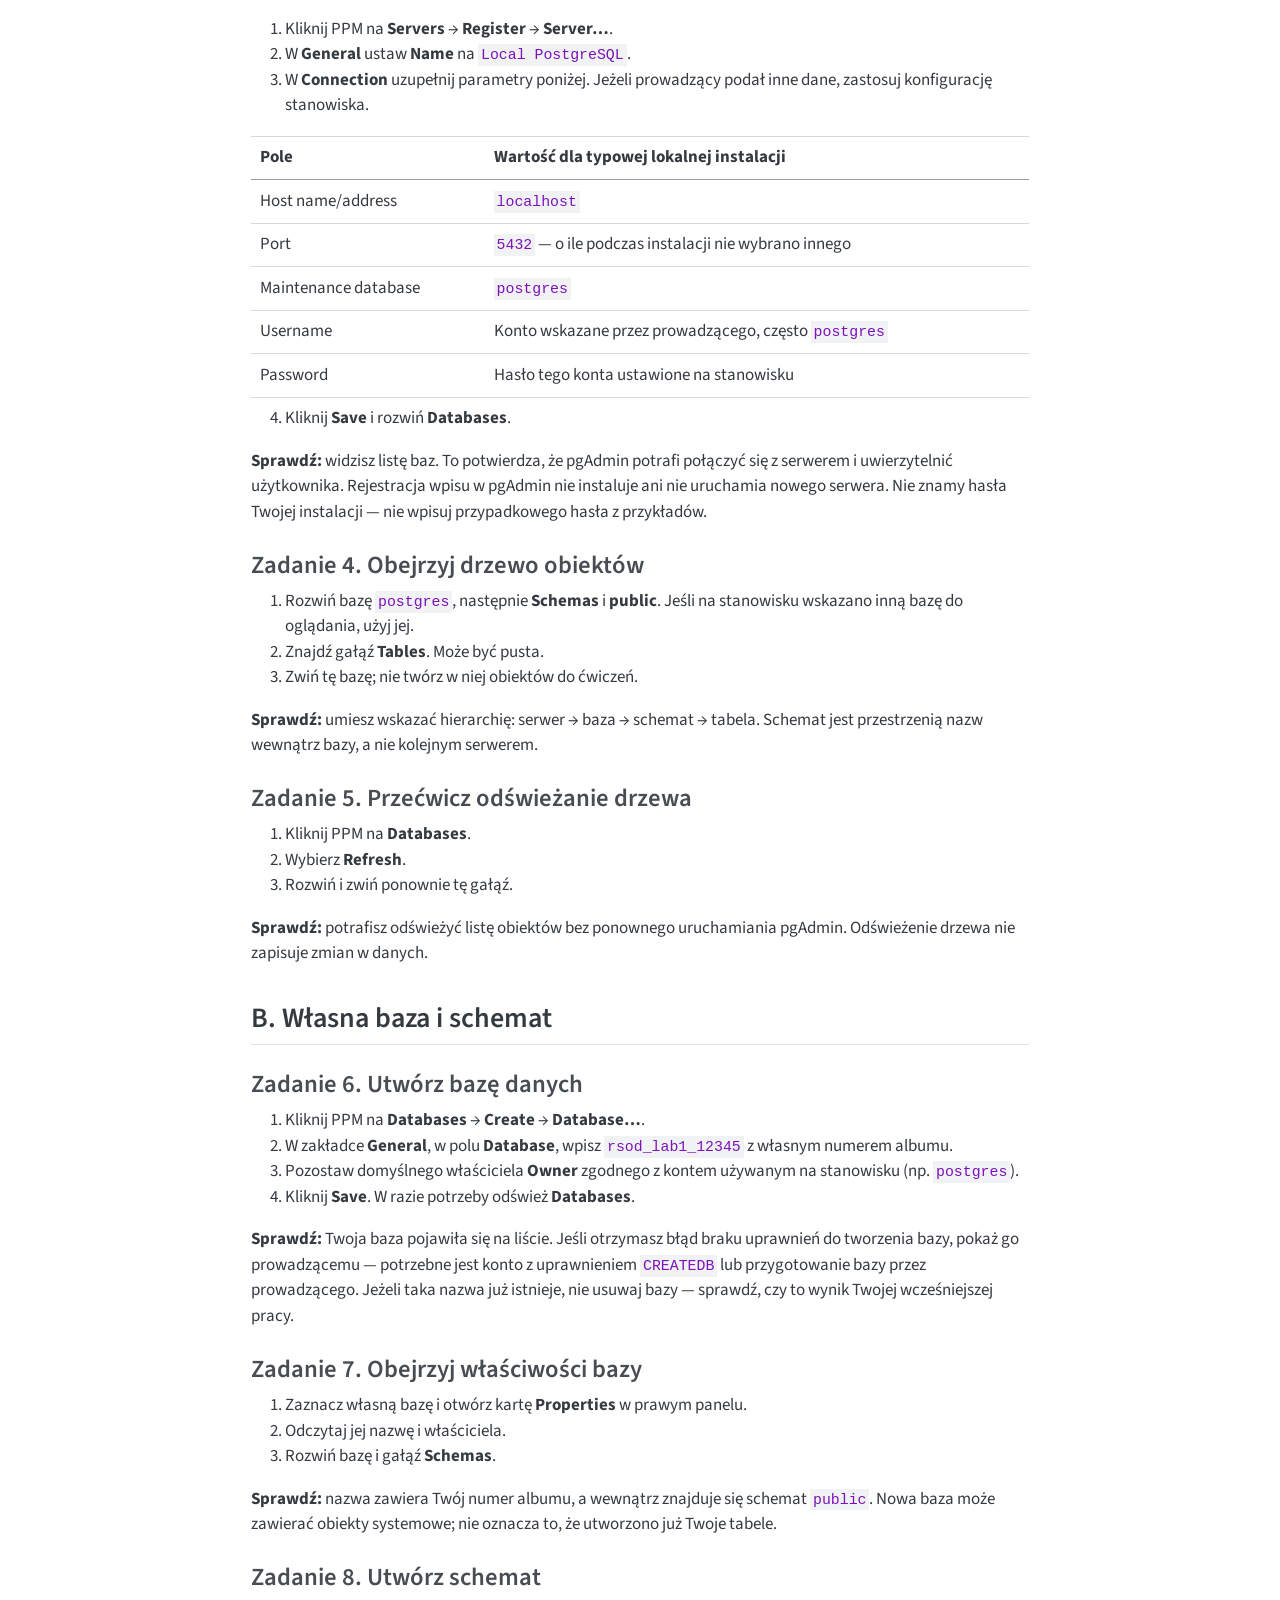
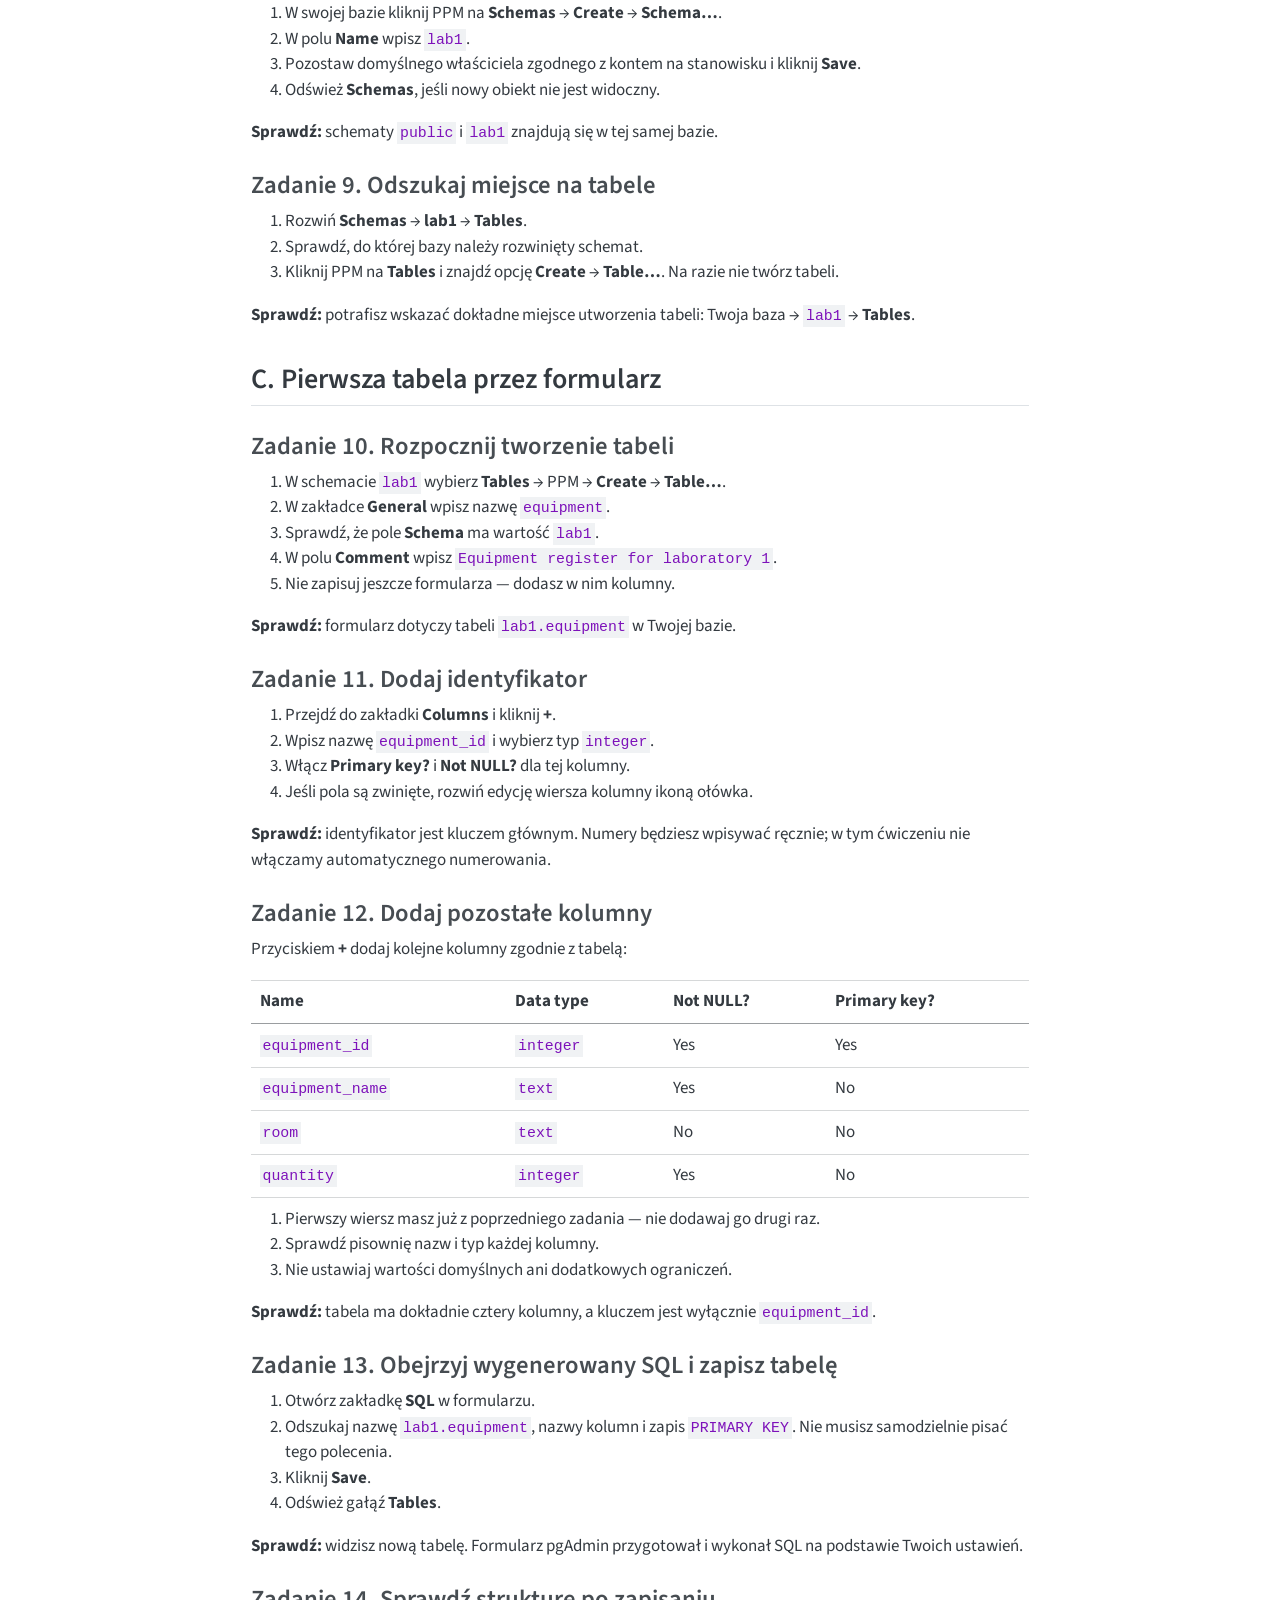
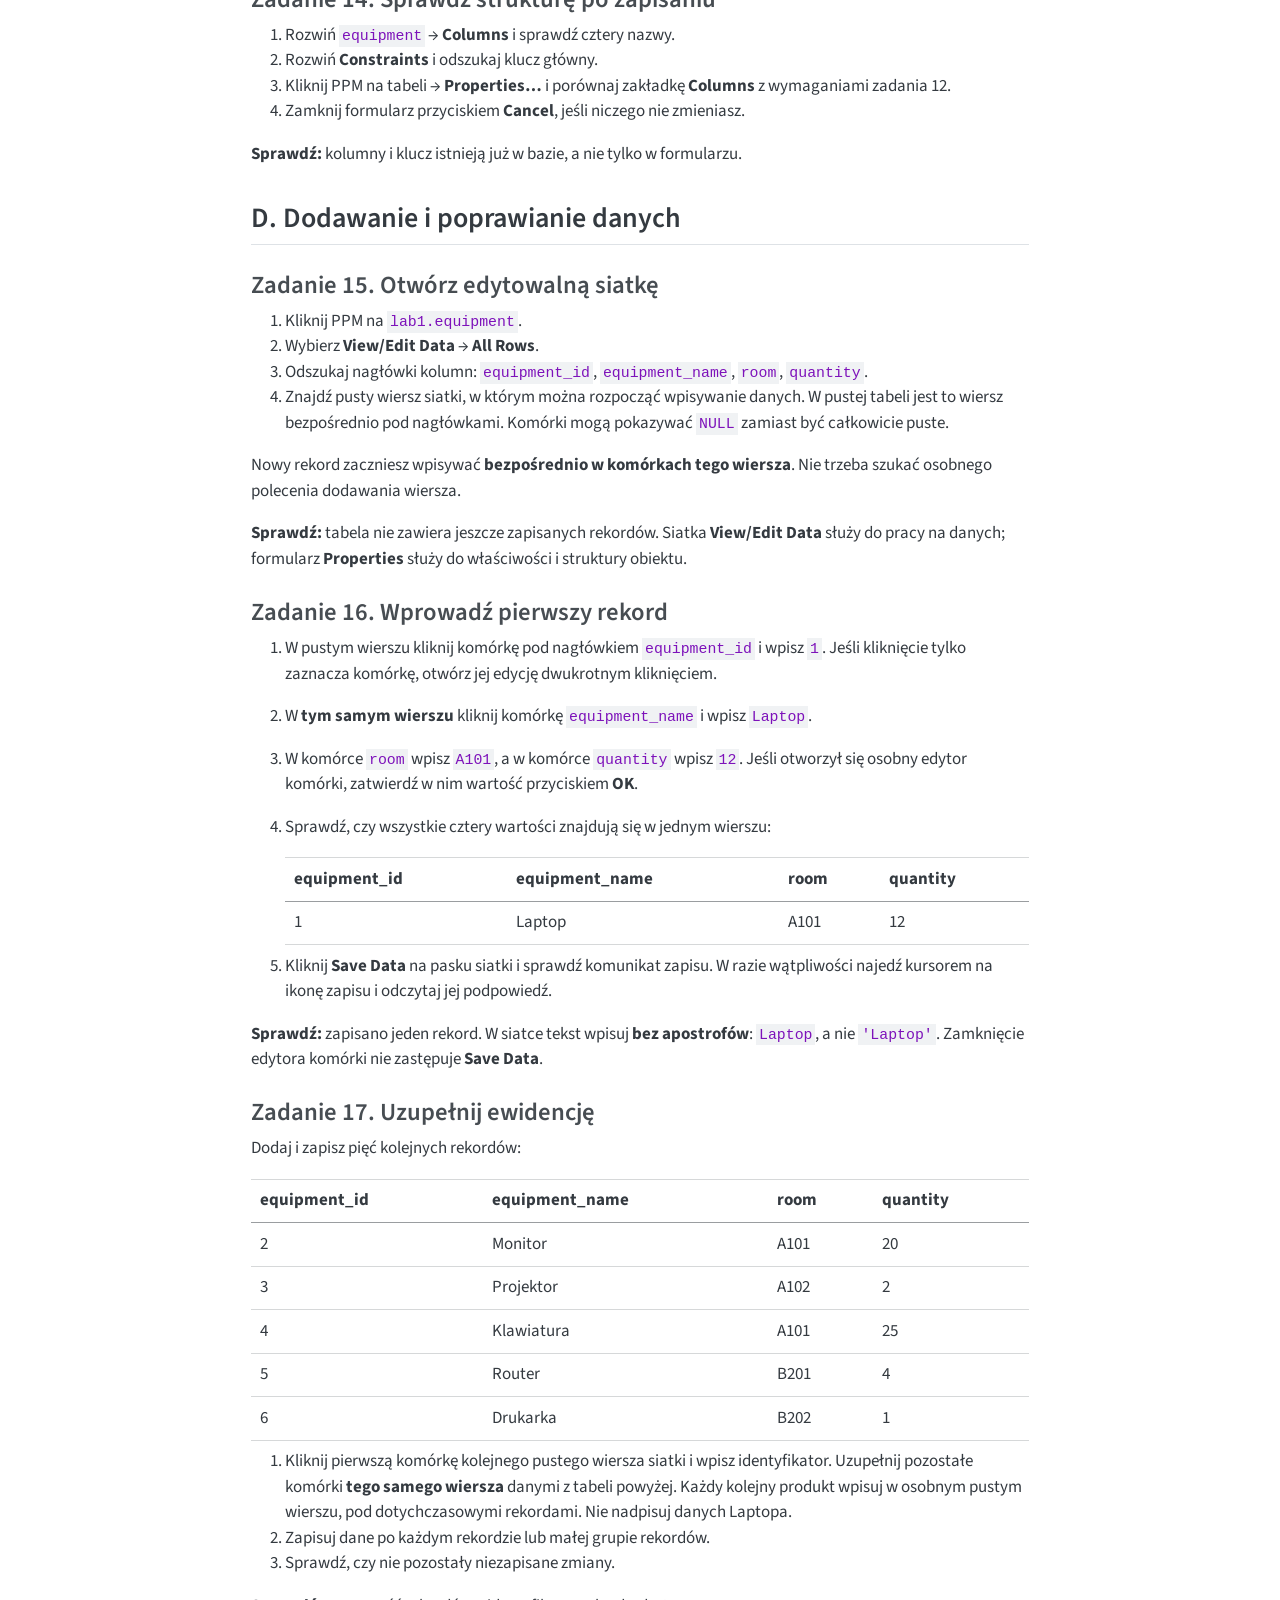
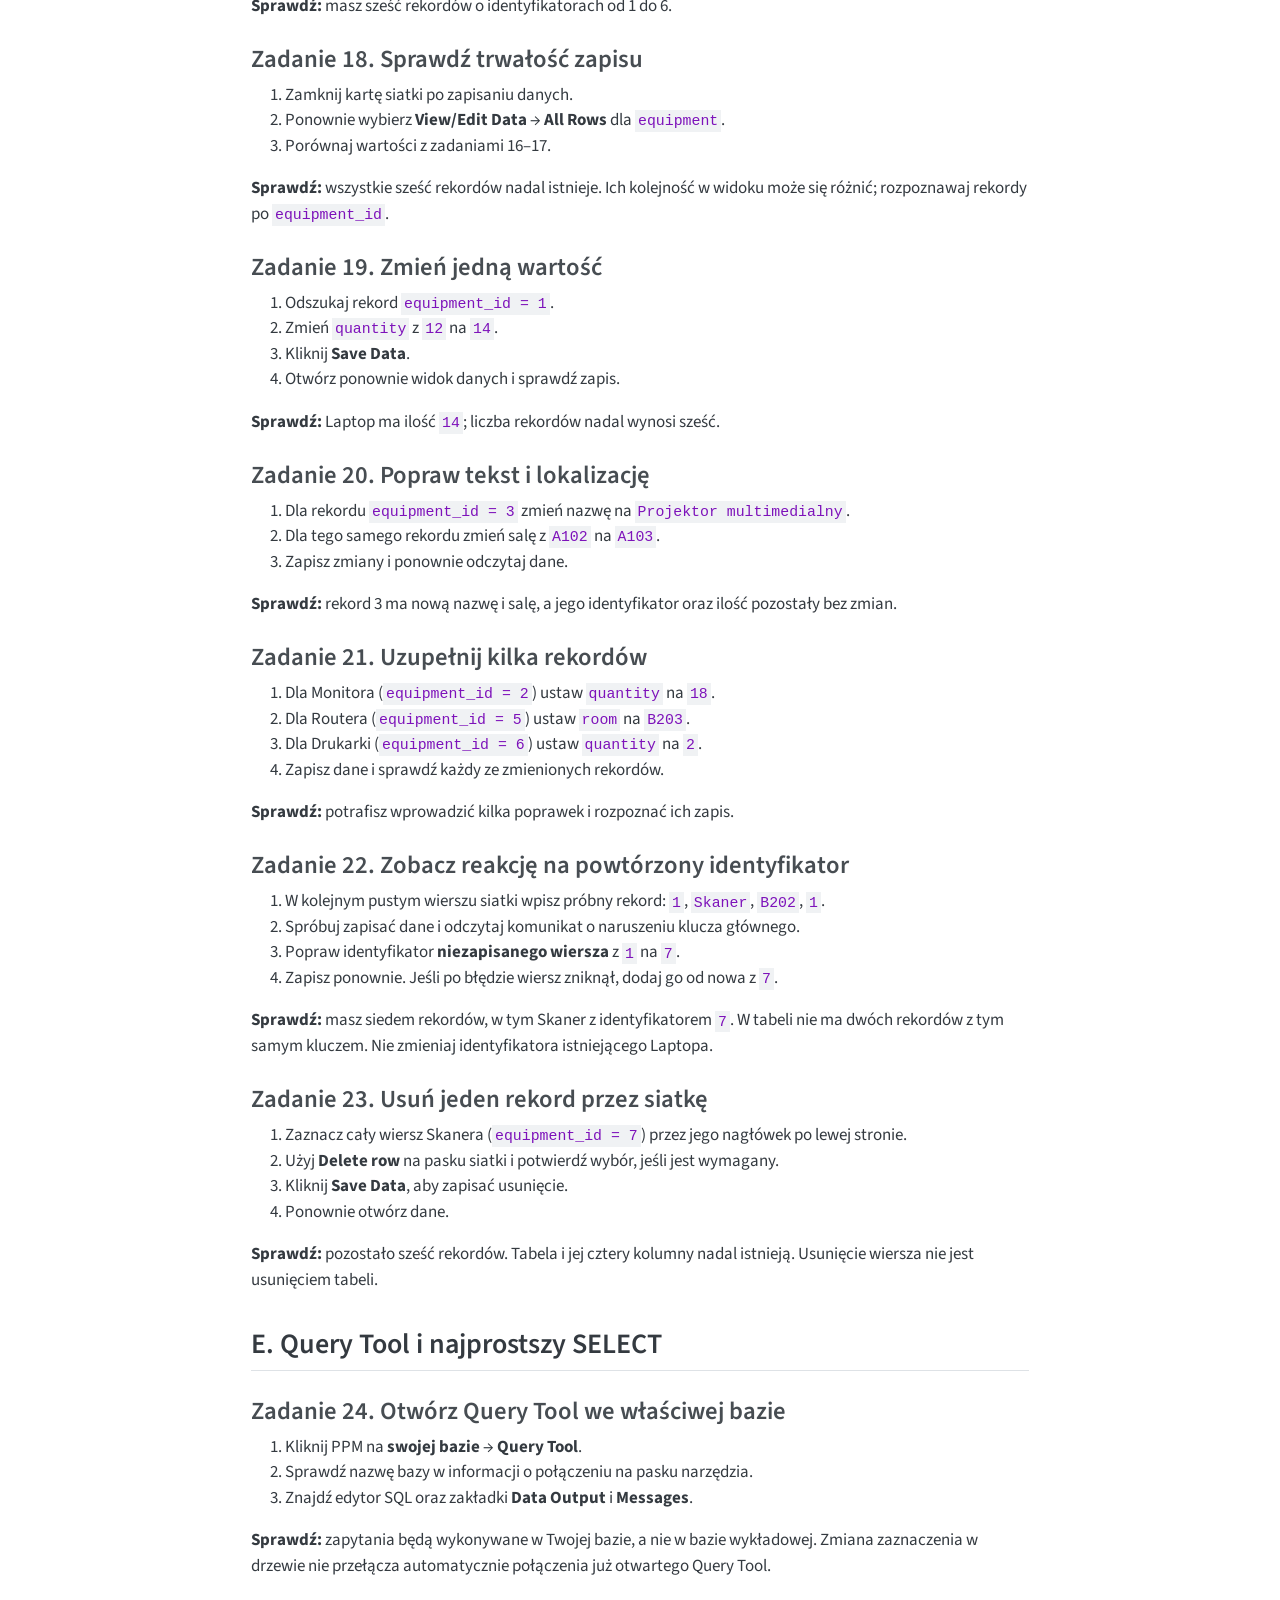
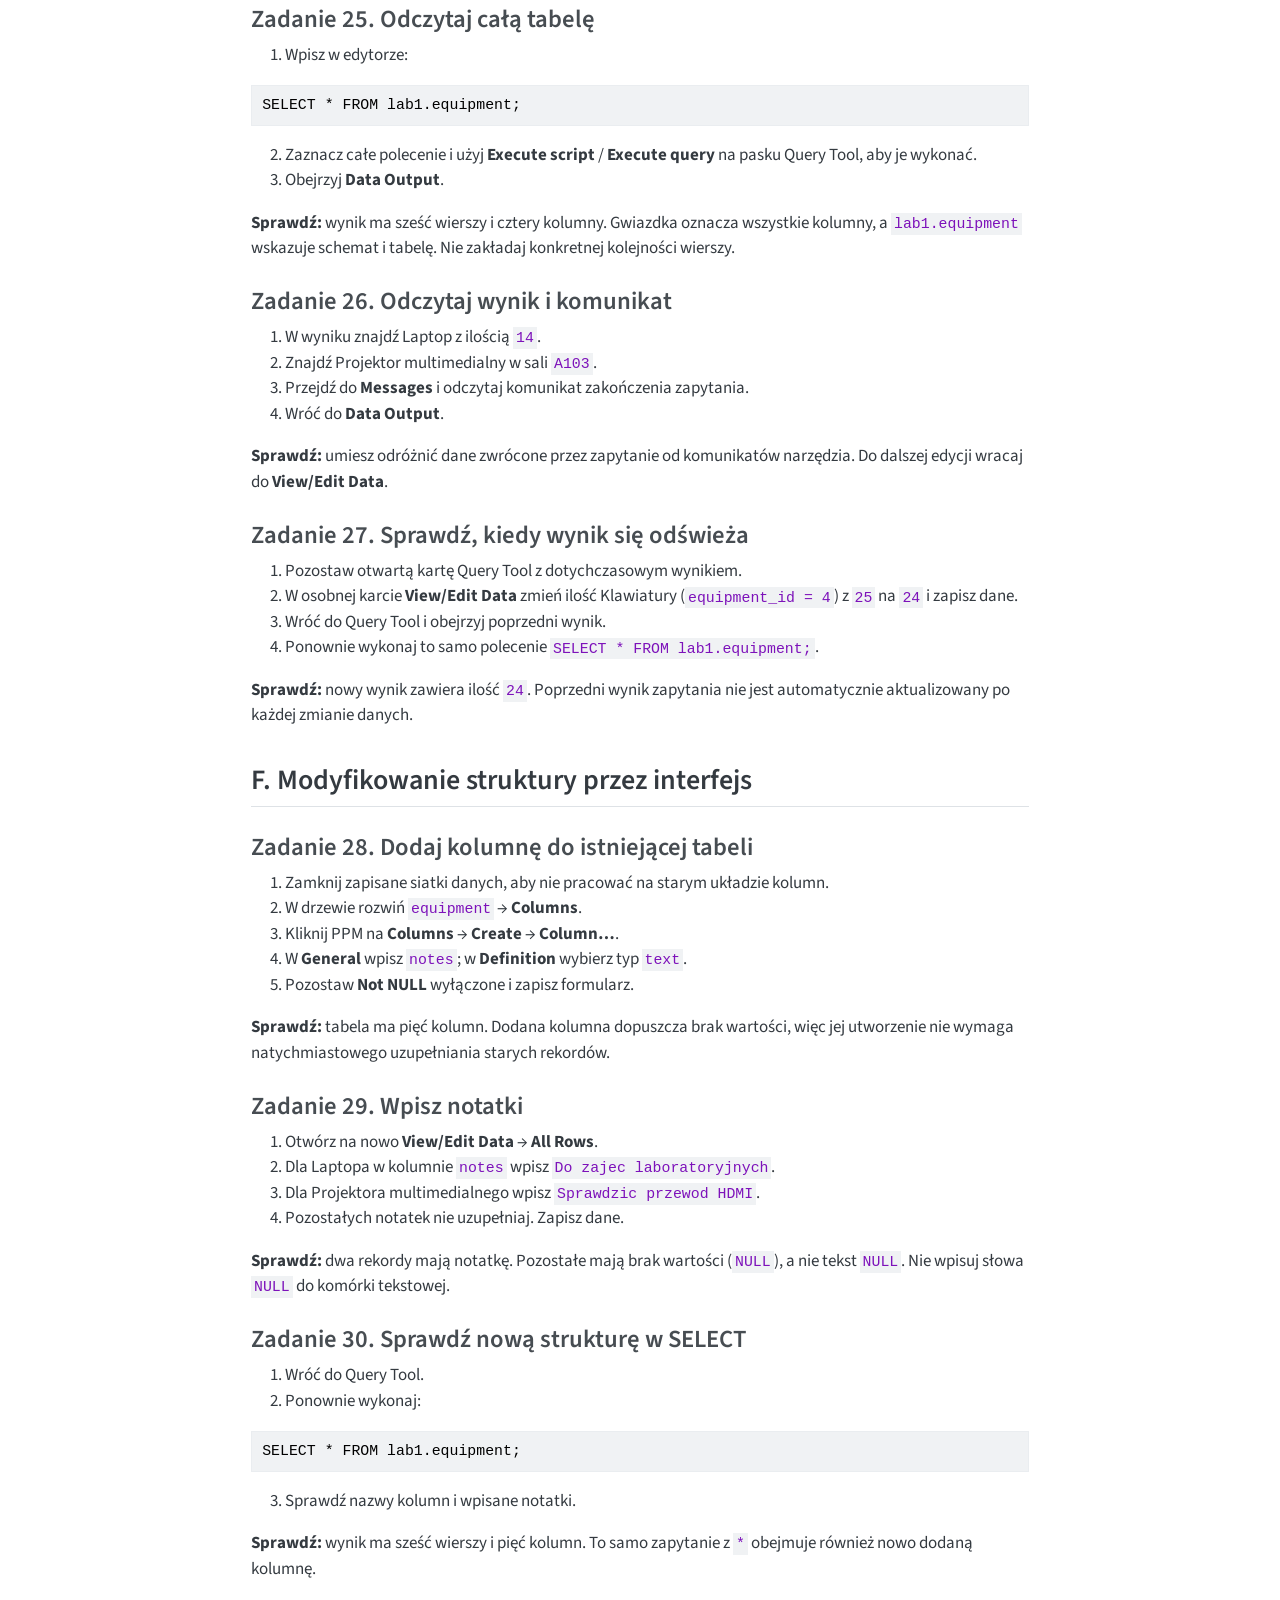
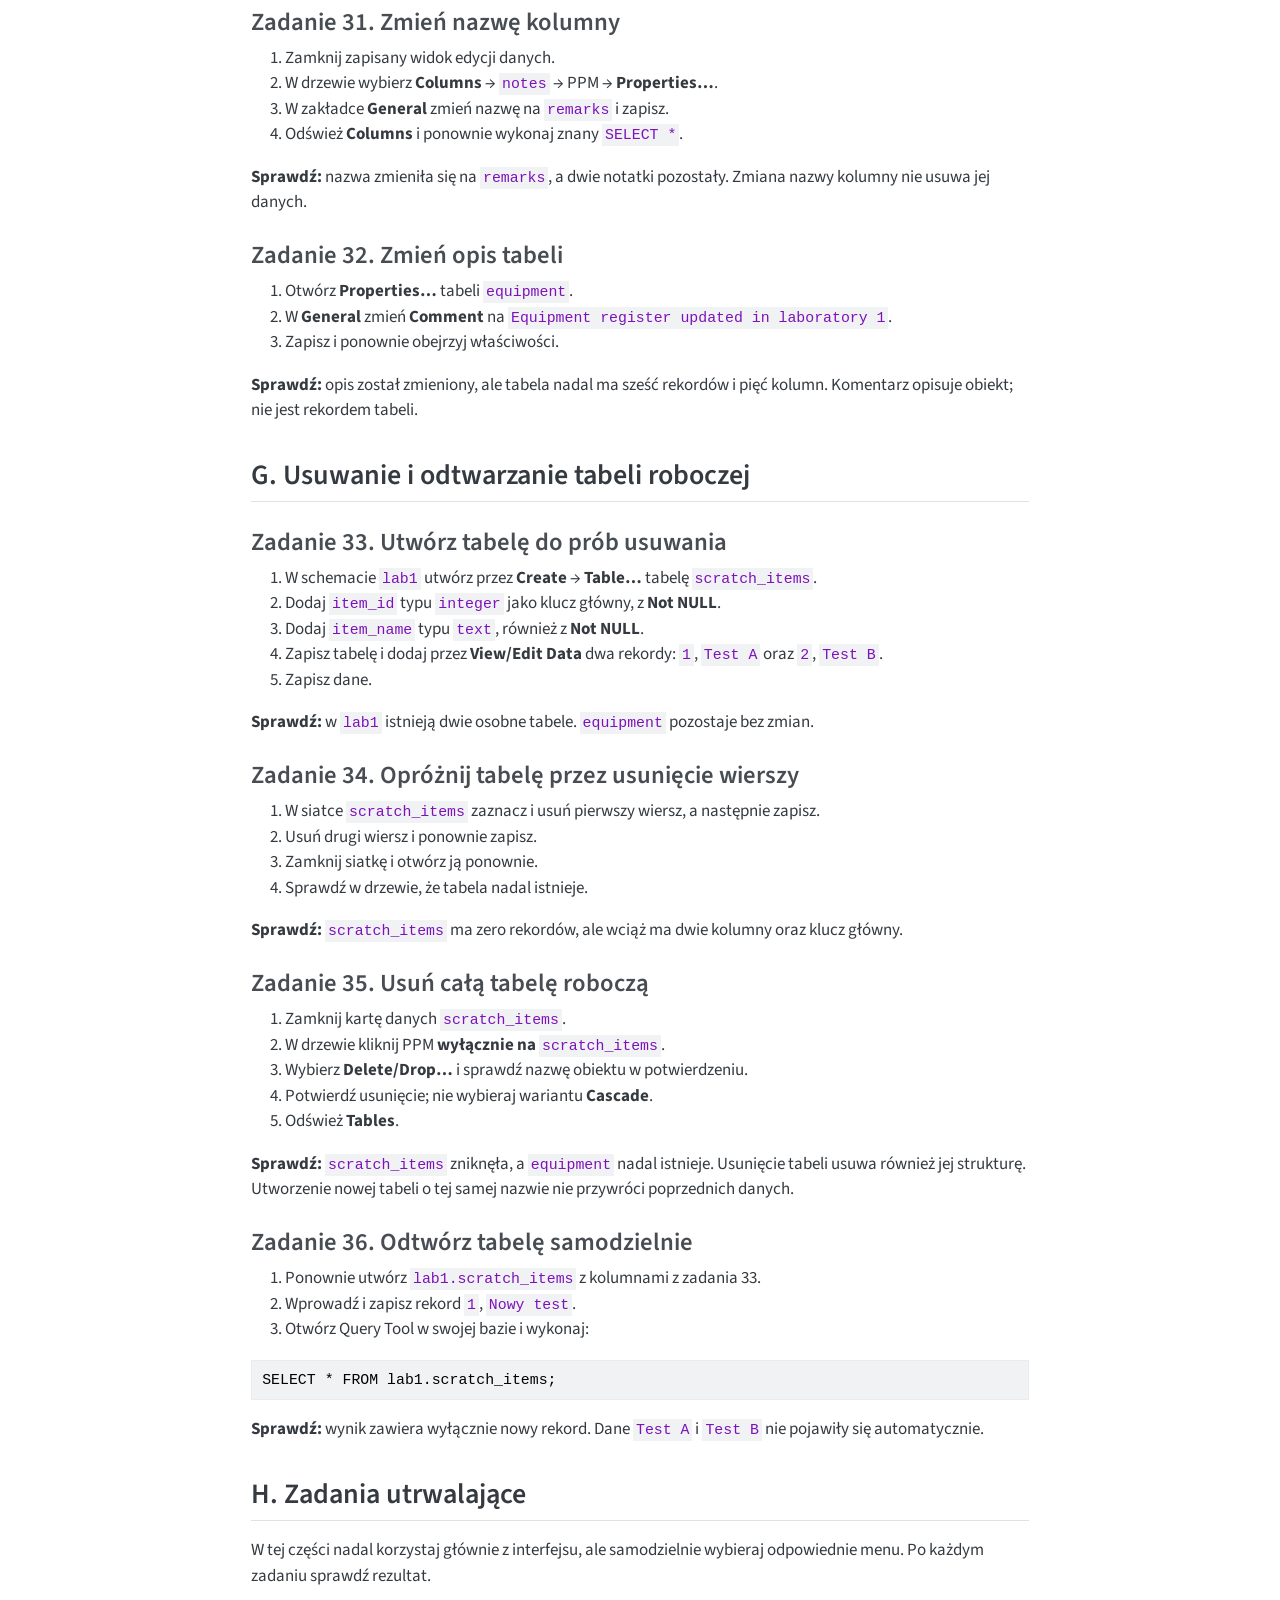
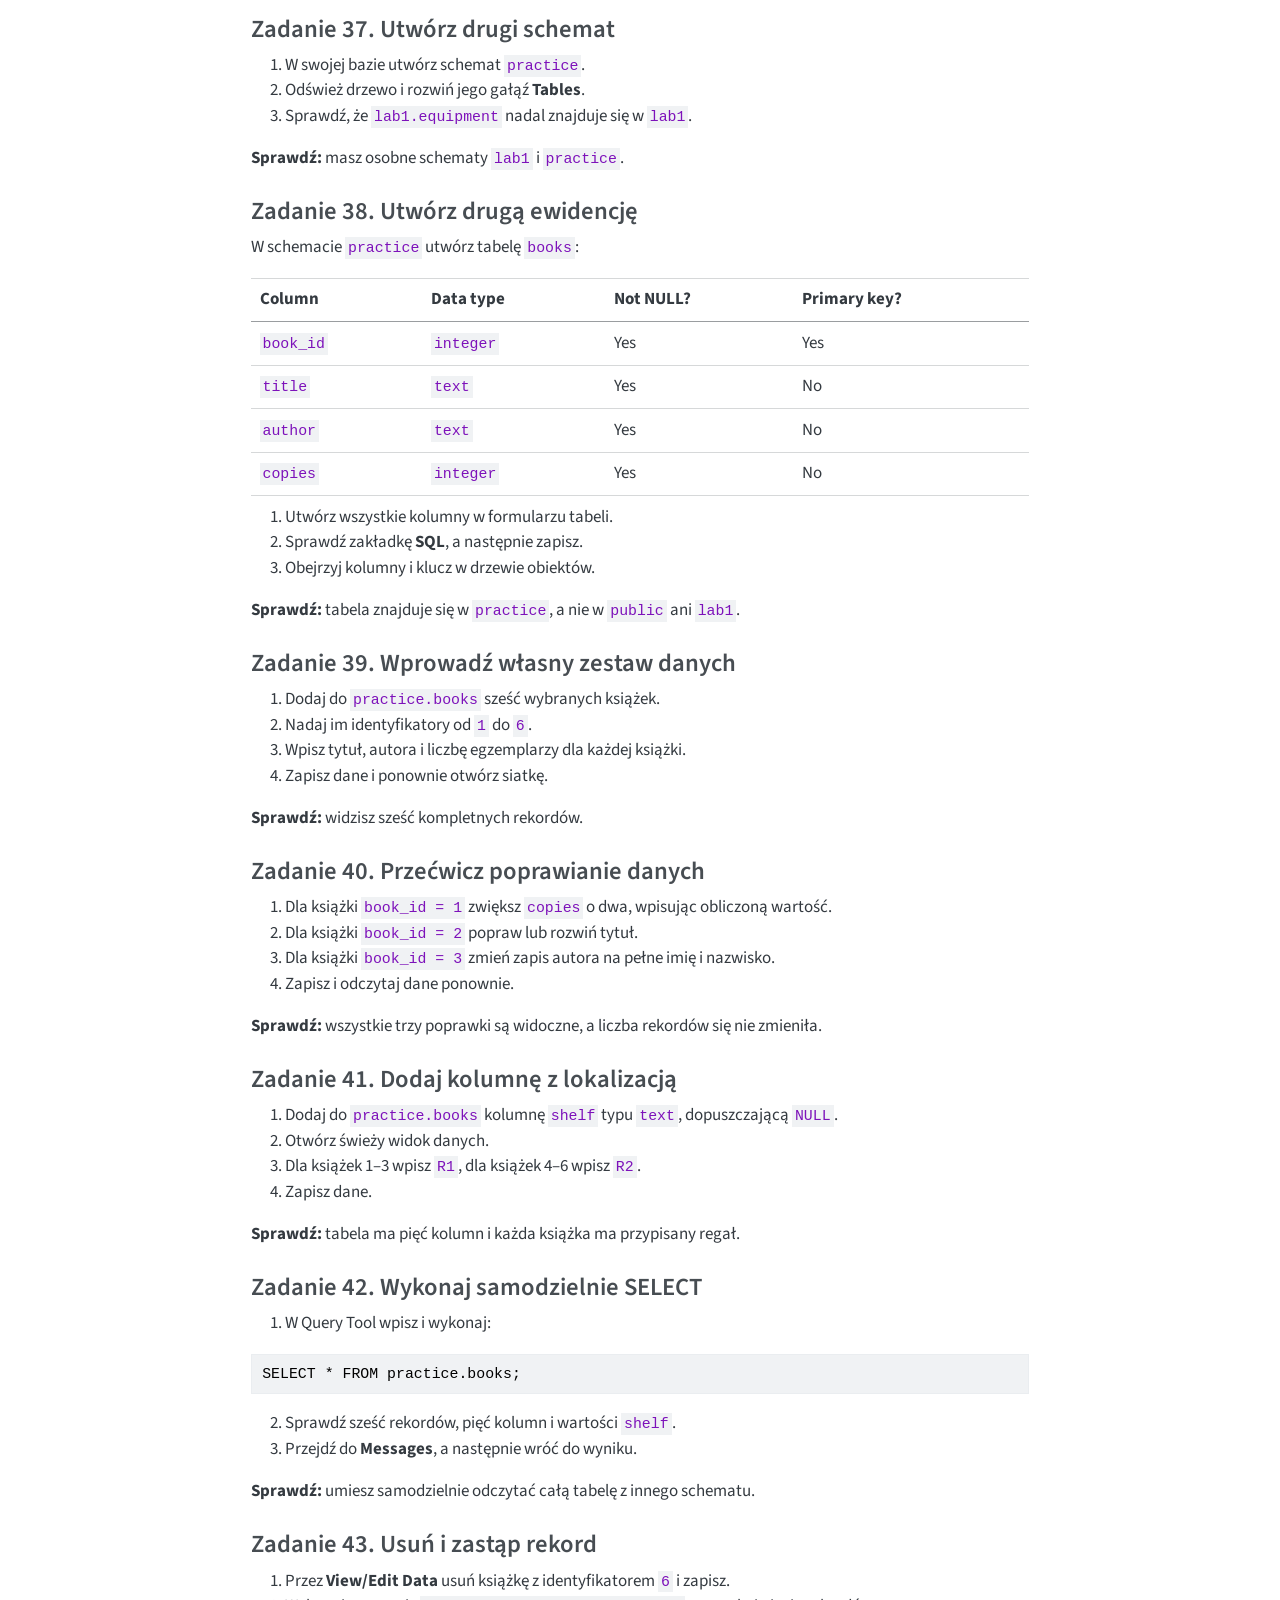
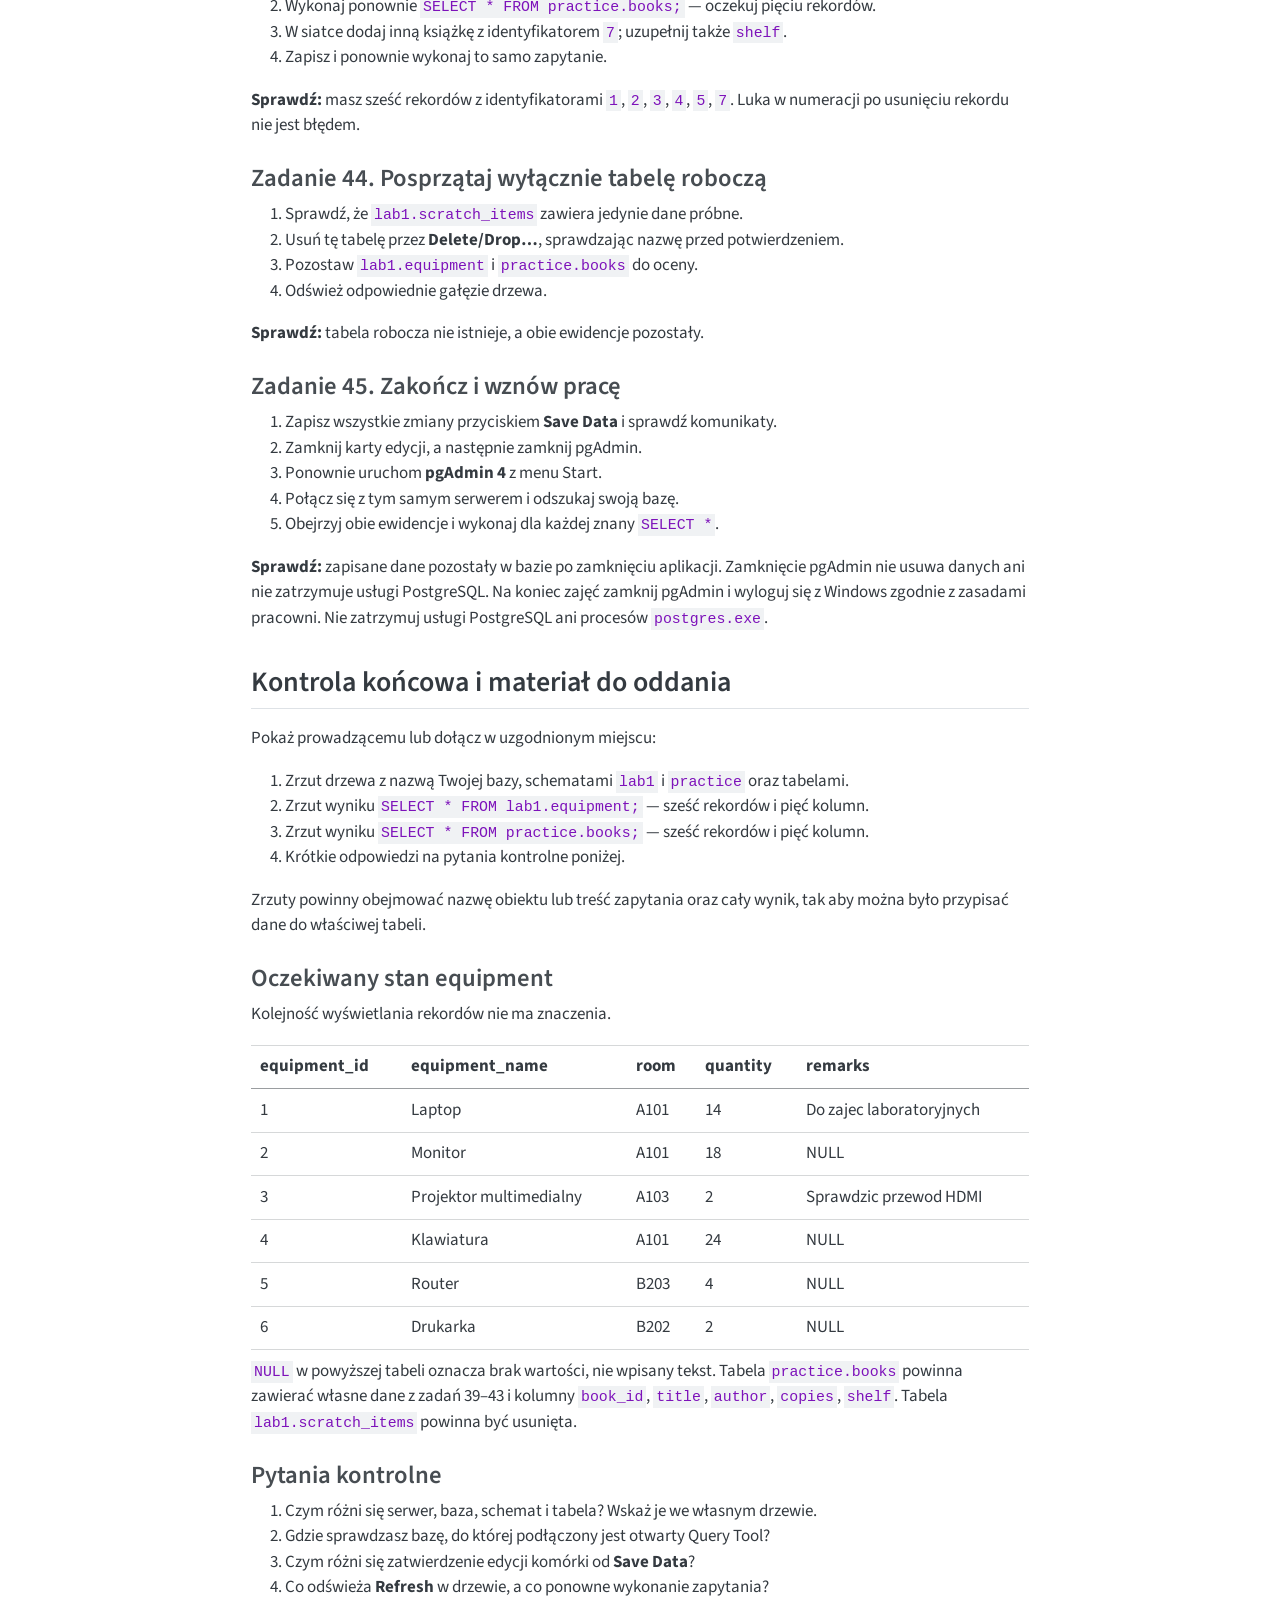
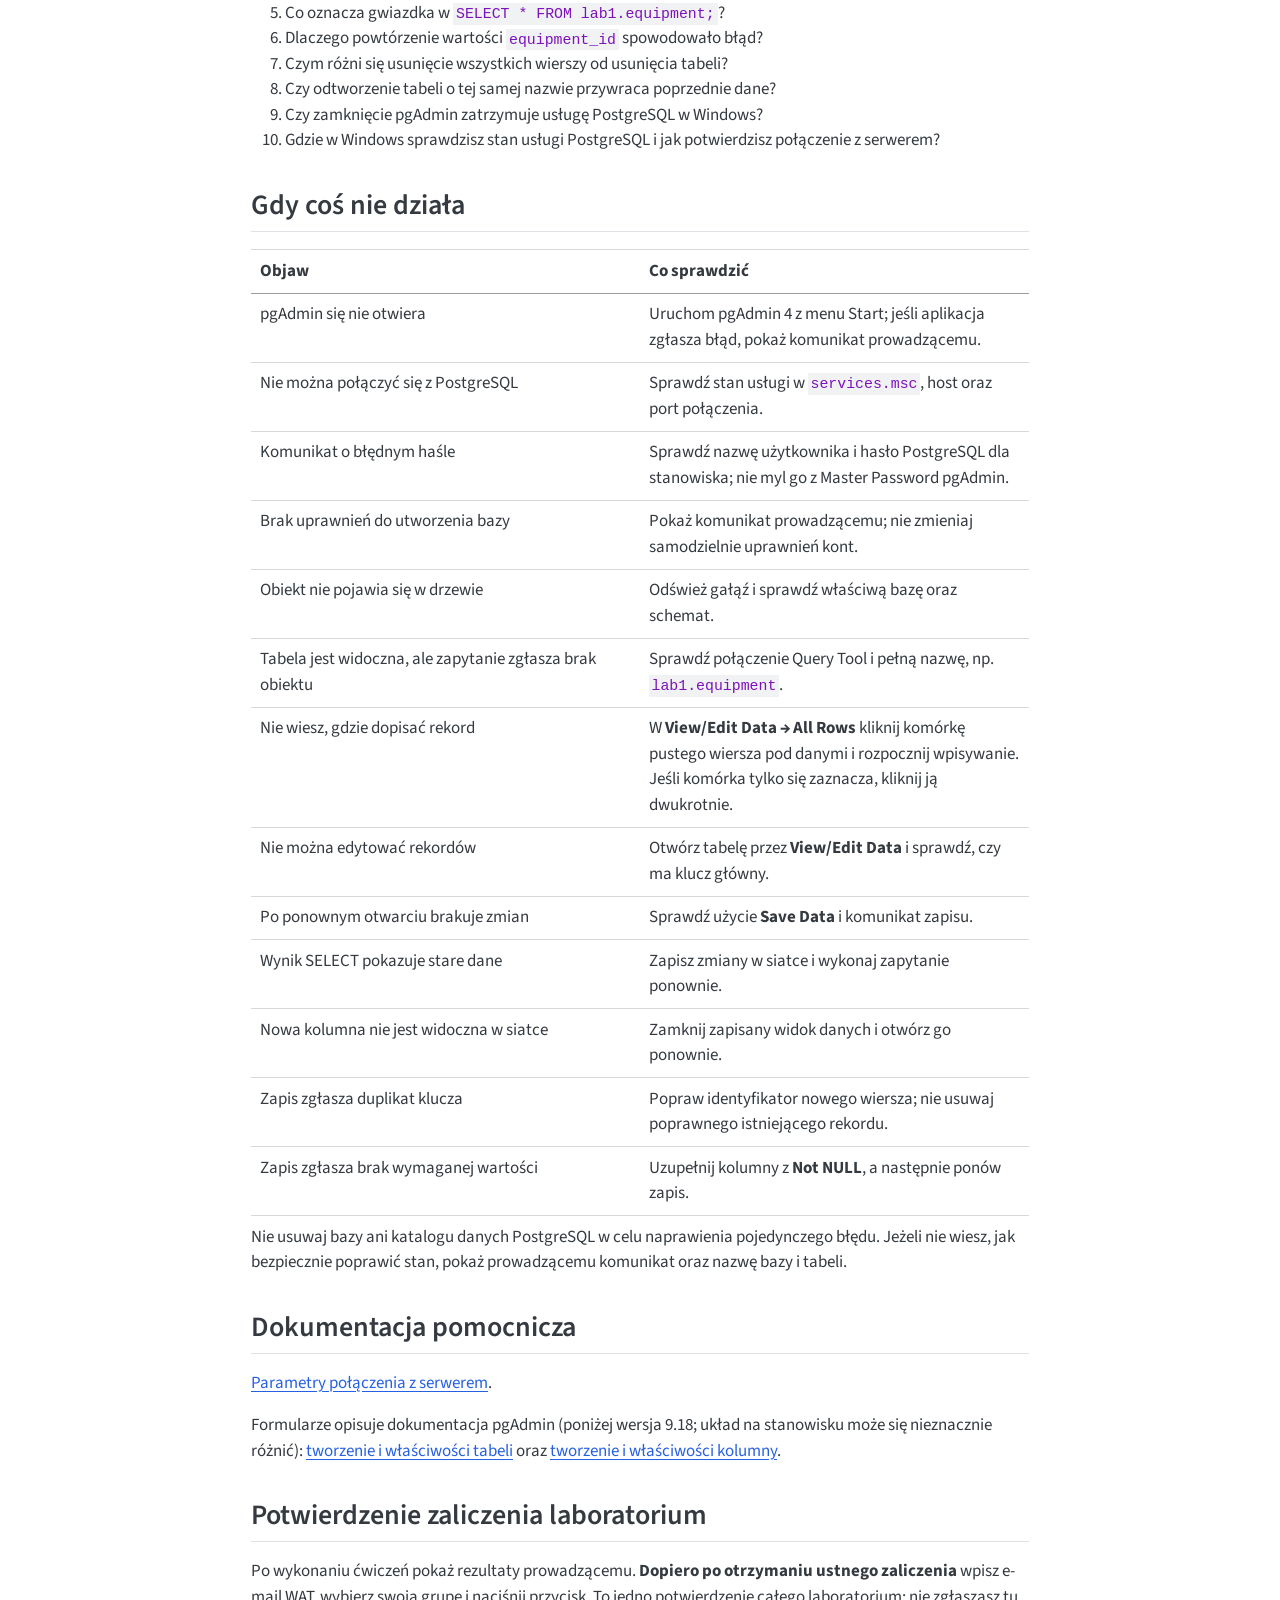
==== commit 01d28e3f: "Clarify direct cell entry in the first pgAdmin laboratory" ====
--- a/docs/laboratorium1.html
+++ b/docs/laboratorium1.html
@@ -502,17 +502,38 @@
 <ol type="1">
 <li>Kliknij PPM na <code>lab1.equipment</code>.</li>
 <li>Wybierz <strong>View/Edit Data</strong> → <strong>All Rows</strong>.</li>
-<li>Odszukaj nagłówki czterech kolumn i przycisk <strong>Add row</strong> na pasku danych.</li>
-</ol>
+<li>Odszukaj nagłówki kolumn: <code>equipment_id</code>, <code>equipment_name</code>, <code>room</code>, <code>quantity</code>.</li>
+<li>Znajdź pusty wiersz siatki, w którym można rozpocząć wpisywanie danych. W pustej tabeli jest to wiersz bezpośrednio pod nagłówkami. Komórki mogą pokazywać <code>NULL</code> zamiast być całkowicie puste.</li>
+</ol>
+<p>Nowy rekord zaczniesz wpisywać <strong>bezpośrednio w komórkach tego wiersza</strong>. Nie trzeba szukać osobnego polecenia dodawania wiersza.</p>
 <p><strong>Sprawdź:</strong> tabela nie zawiera jeszcze zapisanych rekordów. Siatka <strong>View/Edit Data</strong> służy do pracy na danych; formularz <strong>Properties</strong> służy do właściwości i struktury obiektu.</p>
 </section>
 <section id="zadanie-16.-wprowadź-pierwszy-rekord" class="level3">
 <h3 class="anchored" data-anchor-id="zadanie-16.-wprowadź-pierwszy-rekord">Zadanie 16. Wprowadź pierwszy rekord</h3>
 <ol type="1">
-<li>Kliknij <strong>Add row</strong>, aby dodać wiersz.</li>
-<li>Otwieraj edycję komórek dwukrotnym kliknięciem; jeśli pojawi się edytor komórki, zatwierdzaj go przyciskiem <strong>OK</strong>.</li>
-<li>Wpisz kolejno: <code>1</code>, <code>Laptop</code>, <code>A101</code>, <code>12</code>.</li>
-<li>Kliknij <strong>Save Data</strong> na pasku siatki i sprawdź komunikat.</li>
+<li><p>W pustym wierszu kliknij komórkę pod nagłówkiem <code>equipment_id</code> i wpisz <code>1</code>. Jeśli kliknięcie tylko zaznacza komórkę, otwórz jej edycję dwukrotnym kliknięciem.</p></li>
+<li><p>W <strong>tym samym wierszu</strong> kliknij komórkę <code>equipment_name</code> i wpisz <code>Laptop</code>.</p></li>
+<li><p>W komórce <code>room</code> wpisz <code>A101</code>, a w komórce <code>quantity</code> wpisz <code>12</code>. Jeśli otworzył się osobny edytor komórki, zatwierdź w nim wartość przyciskiem <strong>OK</strong>.</p></li>
+<li><p>Sprawdź, czy wszystkie cztery wartości znajdują się w jednym wierszu:</p>
+<table class="caption-top table">
+<thead>
+<tr class="header">
+<th>equipment_id</th>
+<th>equipment_name</th>
+<th>room</th>
+<th>quantity</th>
+</tr>
+</thead>
+<tbody>
+<tr class="odd">
+<td>1</td>
+<td>Laptop</td>
+<td>A101</td>
+<td>12</td>
+</tr>
+</tbody>
+</table></li>
+<li><p>Kliknij <strong>Save Data</strong> na pasku siatki i sprawdź komunikat zapisu. W razie wątpliwości najedź kursorem na ikonę zapisu i odczytaj jej podpowiedź.</p></li>
 </ol>
 <p><strong>Sprawdź:</strong> zapisano jeden rekord. W siatce tekst wpisuj <strong>bez apostrofów</strong>: <code>Laptop</code>, a nie <code>'Laptop'</code>. Zamknięcie edytora komórki nie zastępuje <strong>Save Data</strong>.</p>
 </section>
@@ -562,7 +583,7 @@
 </tbody>
 </table>
 <ol type="1">
-<li>Dla każdego rekordu użyj <strong>Add row</strong> i uzupełnij wszystkie pola.</li>
+<li>Kliknij pierwszą komórkę kolejnego pustego wiersza siatki i wpisz identyfikator. Uzupełnij pozostałe komórki <strong>tego samego wiersza</strong> danymi z tabeli powyżej. Każdy kolejny produkt wpisuj w osobnym pustym wierszu, pod dotychczasowymi rekordami. Nie nadpisuj danych Laptopa.</li>
 <li>Zapisuj dane po każdym rekordzie lub małej grupie rekordów.</li>
 <li>Sprawdź, czy nie pozostały niezapisane zmiany.</li>
 </ol>
@@ -609,7 +630,7 @@
 <section id="zadanie-22.-zobacz-reakcję-na-powtórzony-identyfikator" class="level3">
 <h3 class="anchored" data-anchor-id="zadanie-22.-zobacz-reakcję-na-powtórzony-identyfikator">Zadanie 22. Zobacz reakcję na powtórzony identyfikator</h3>
 <ol type="1">
-<li>Dodaj próbny rekord: <code>1</code>, <code>Skaner</code>, <code>B202</code>, <code>1</code>.</li>
+<li>W kolejnym pustym wierszu siatki wpisz próbny rekord: <code>1</code>, <code>Skaner</code>, <code>B202</code>, <code>1</code>.</li>
 <li>Spróbuj zapisać dane i odczytaj komunikat o naruszeniu klucza głównego.</li>
 <li>Popraw identyfikator <strong>niezapisanego wiersza</strong> z <code>1</code> na <code>7</code>.</li>
 <li>Zapisz ponownie. Jeśli po błędzie wiersz zniknął, dodaj go od nowa z <code>7</code>.</li>
@@ -1028,26 +1049,30 @@
 <td>Sprawdź połączenie Query Tool i pełną nazwę, np. <code>lab1.equipment</code>.</td>
 </tr>
 <tr class="odd">
+<td>Nie wiesz, gdzie dopisać rekord</td>
+<td>W <strong>View/Edit Data → All Rows</strong> kliknij komórkę pustego wiersza pod danymi i rozpocznij wpisywanie. Jeśli komórka tylko się zaznacza, kliknij ją dwukrotnie.</td>
+</tr>
+<tr class="even">
 <td>Nie można edytować rekordów</td>
 <td>Otwórz tabelę przez <strong>View/Edit Data</strong> i sprawdź, czy ma klucz główny.</td>
 </tr>
-<tr class="even">
+<tr class="odd">
 <td>Po ponownym otwarciu brakuje zmian</td>
 <td>Sprawdź użycie <strong>Save Data</strong> i komunikat zapisu.</td>
 </tr>
-<tr class="odd">
+<tr class="even">
 <td>Wynik SELECT pokazuje stare dane</td>
 <td>Zapisz zmiany w siatce i wykonaj zapytanie ponownie.</td>
 </tr>
-<tr class="even">
+<tr class="odd">
 <td>Nowa kolumna nie jest widoczna w siatce</td>
 <td>Zamknij zapisany widok danych i otwórz go ponownie.</td>
 </tr>
-<tr class="odd">
+<tr class="even">
 <td>Zapis zgłasza duplikat klucza</td>
 <td>Popraw identyfikator nowego wiersza; nie usuwaj poprawnego istniejącego rekordu.</td>
 </tr>
-<tr class="even">
+<tr class="odd">
 <td>Zapis zgłasza brak wymaganej wartości</td>
 <td>Uzupełnij kolumny z <strong>Not NULL</strong>, a następnie ponów zapis.</td>
 </tr>
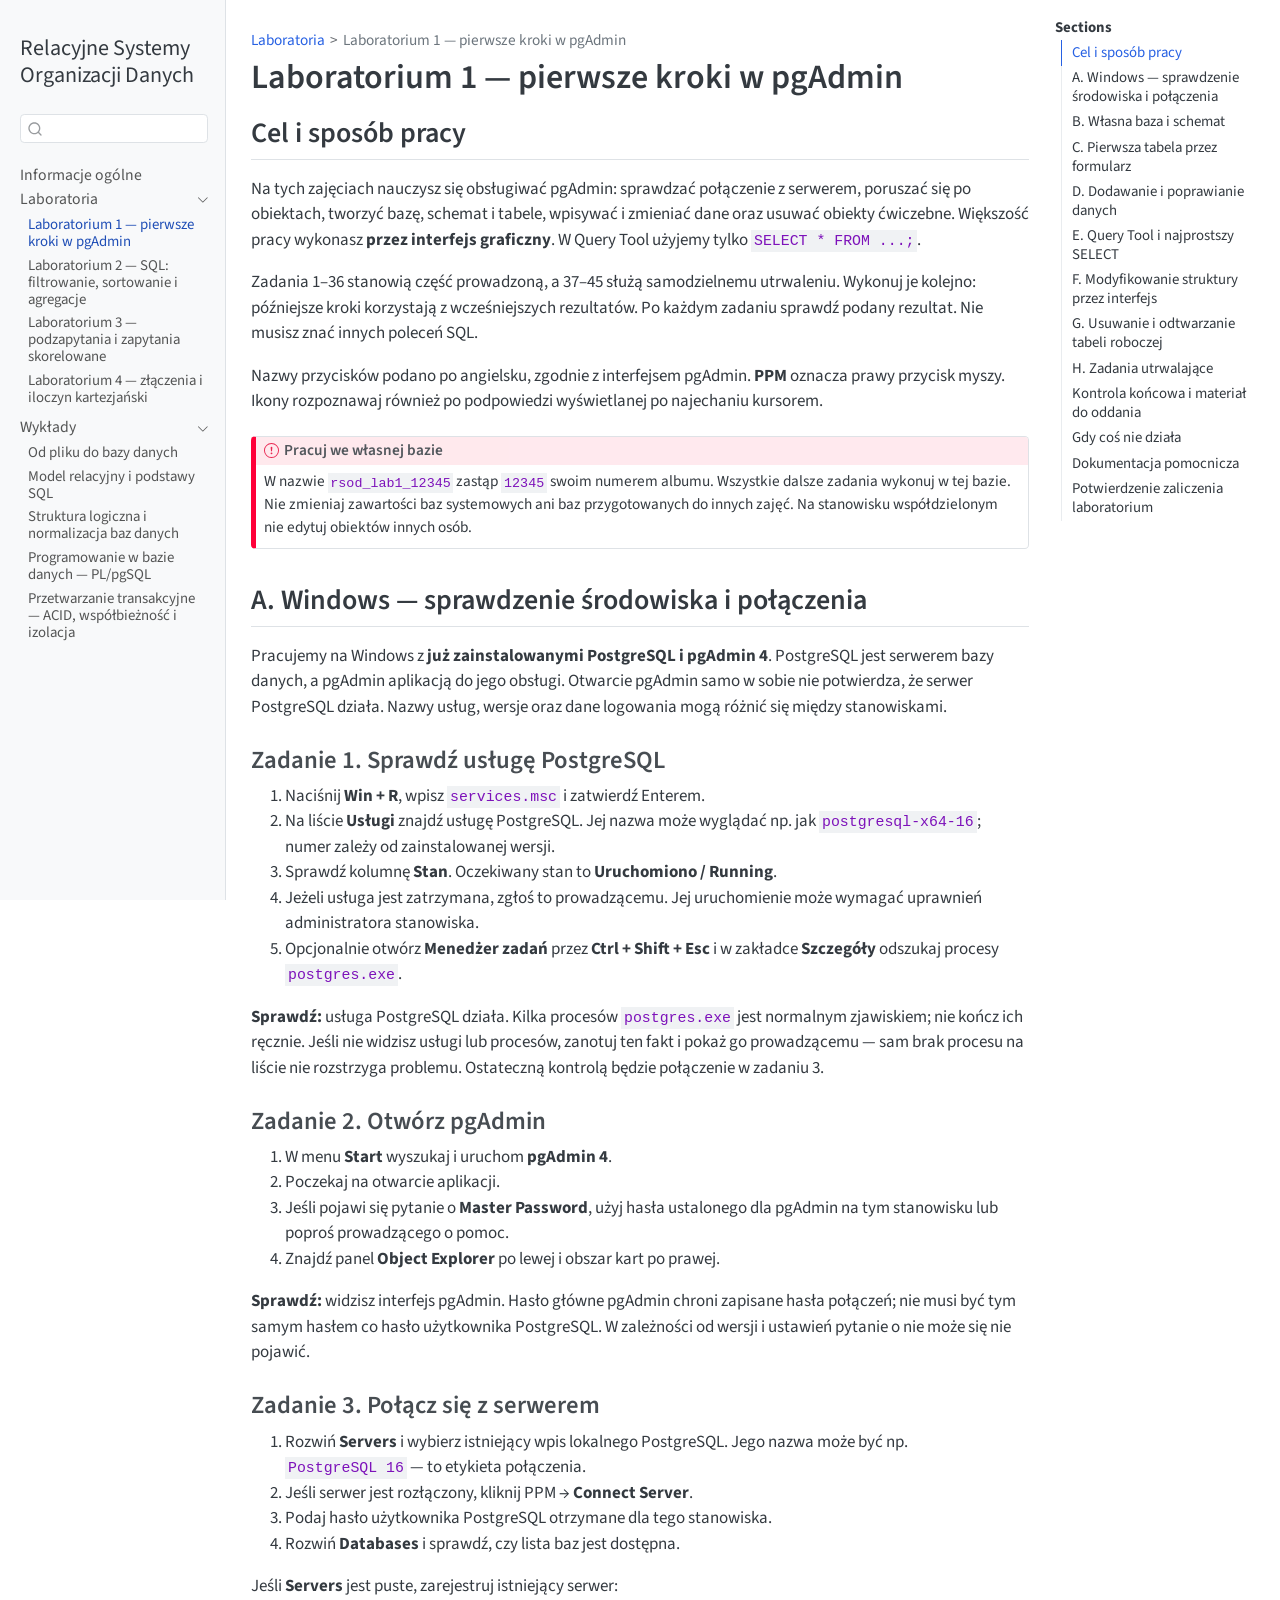
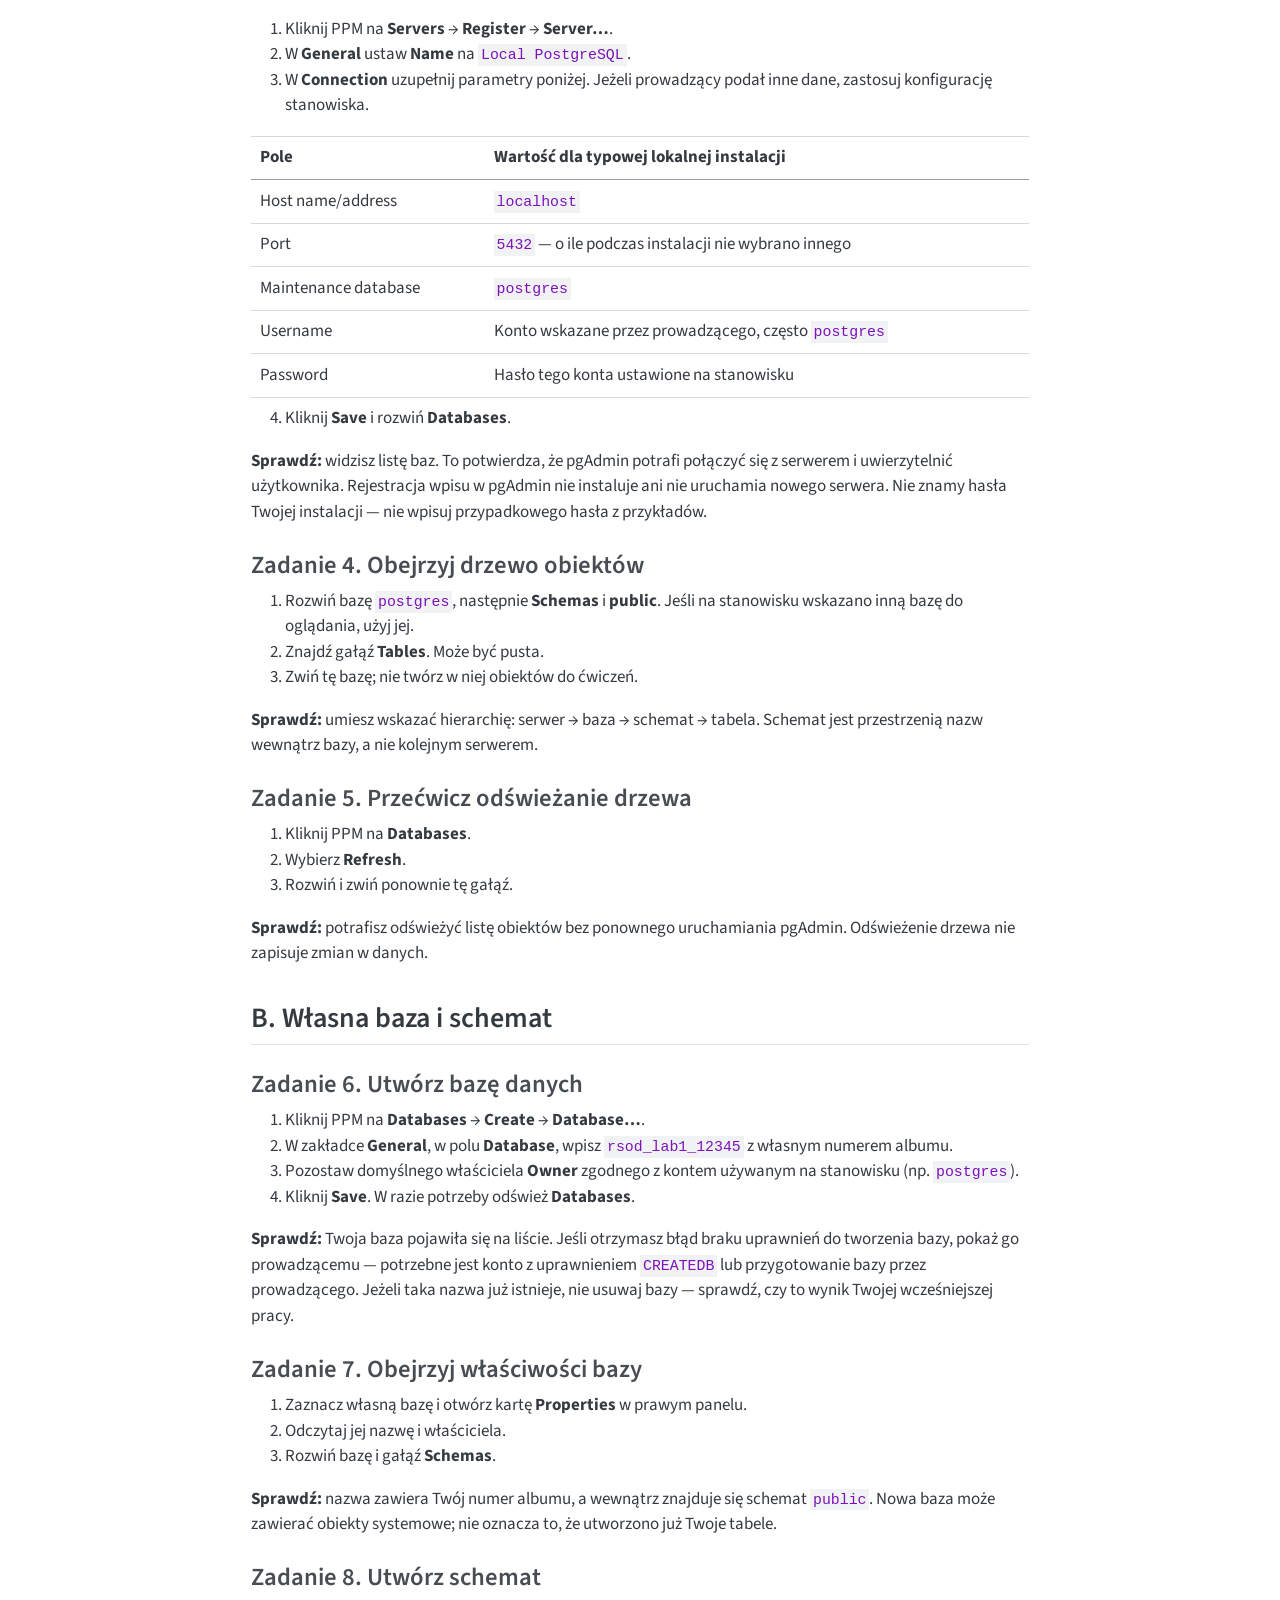
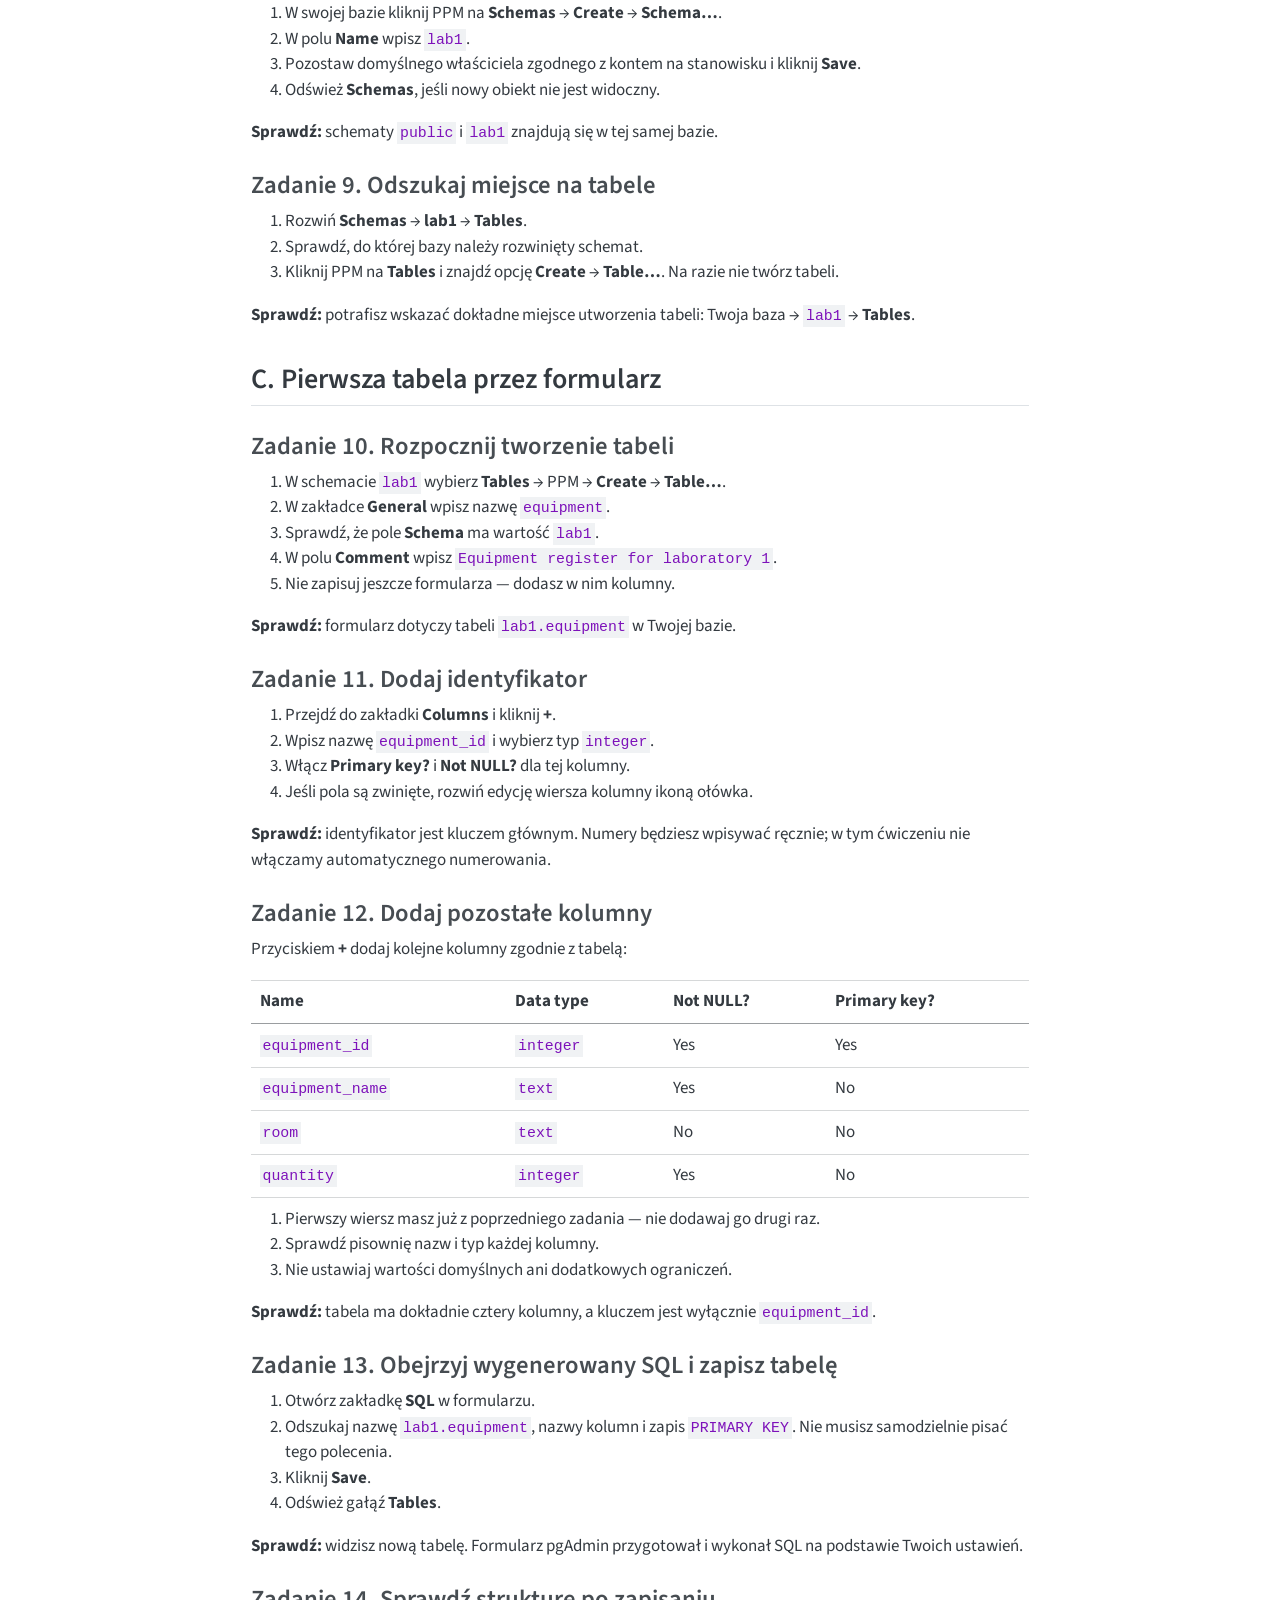
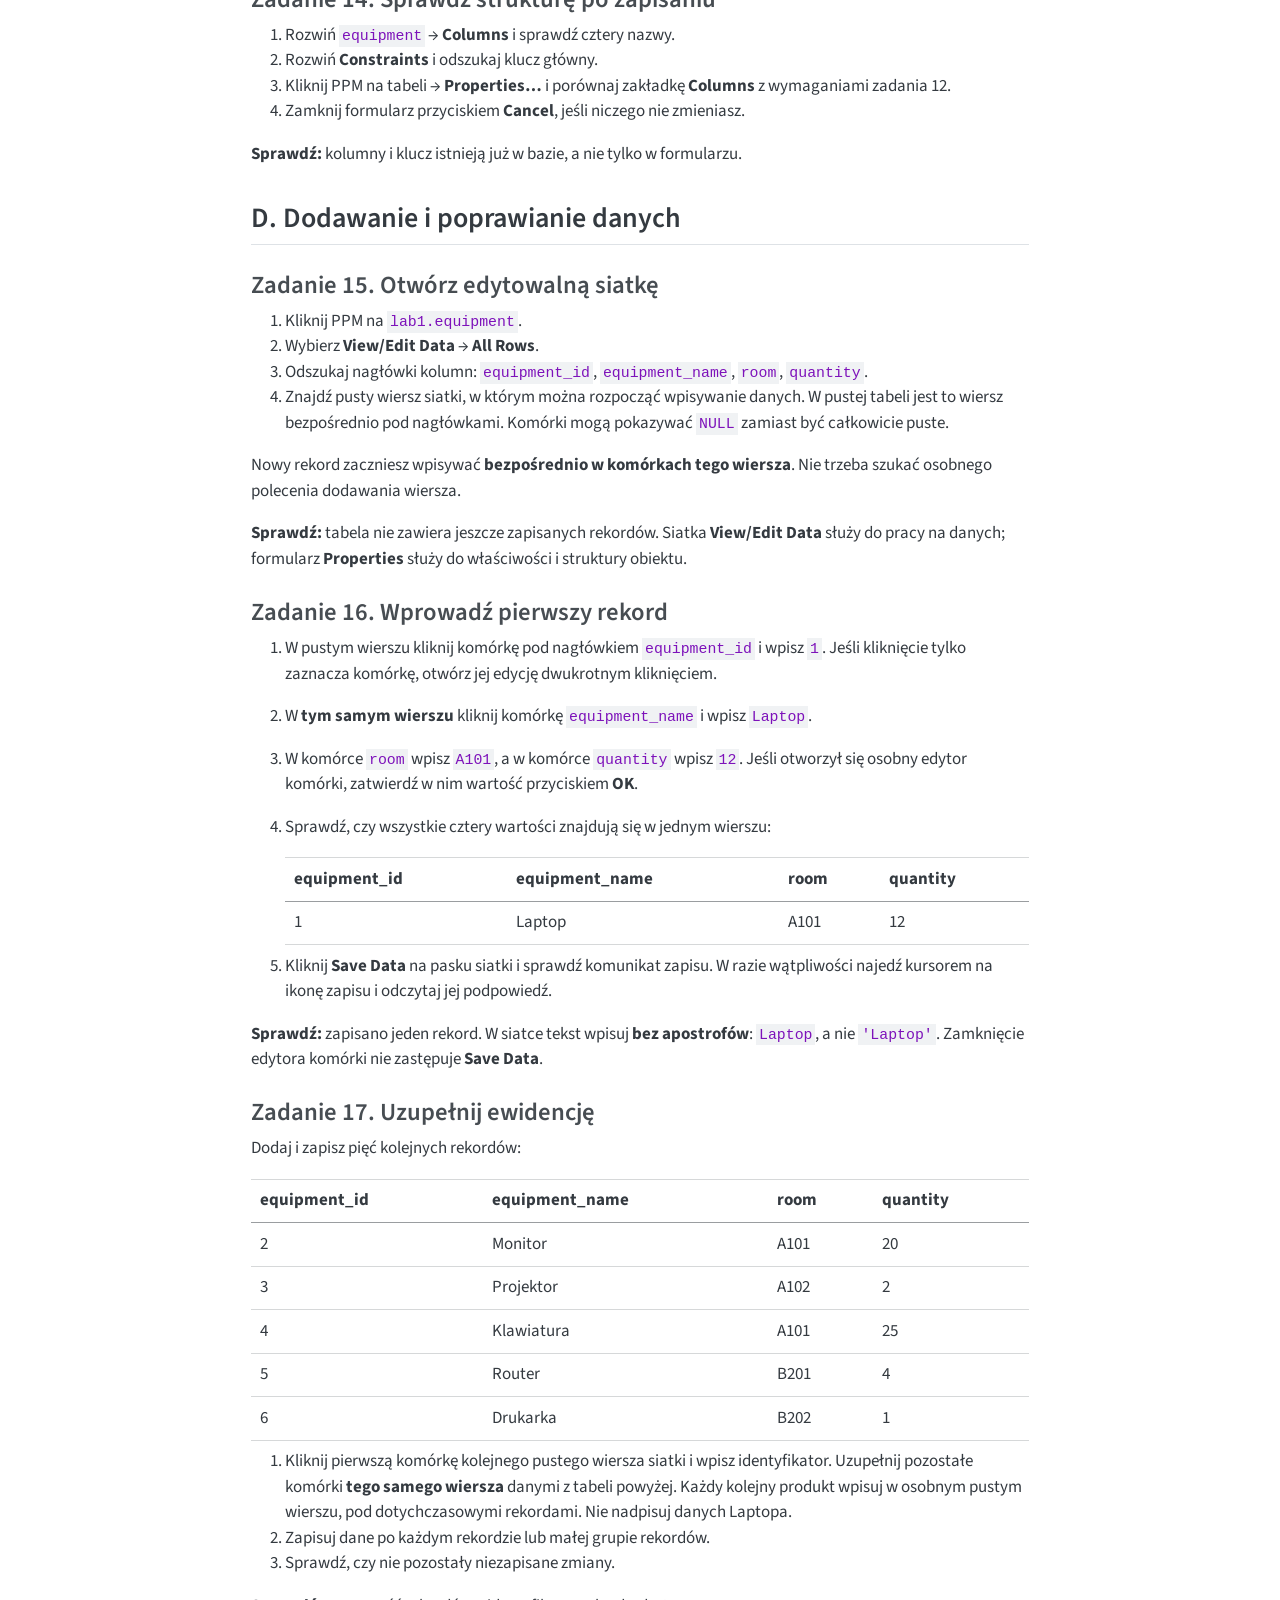
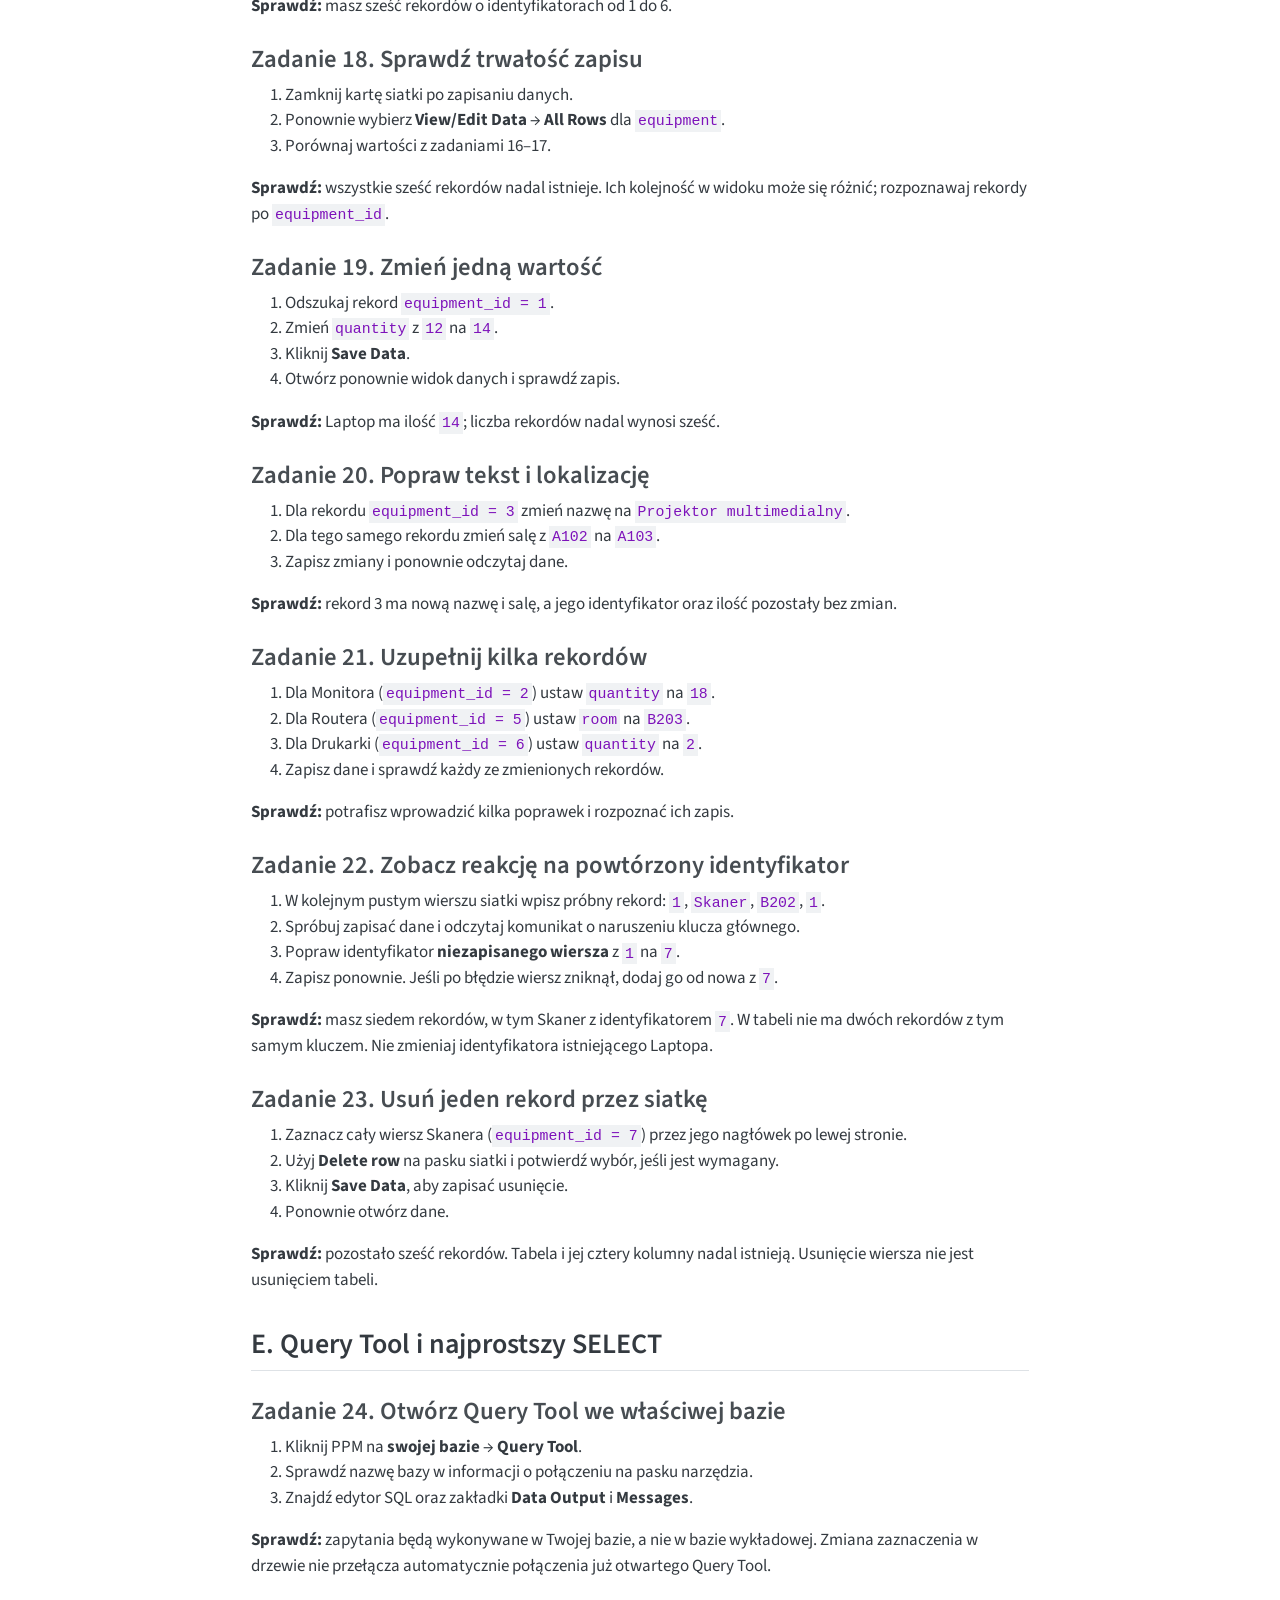
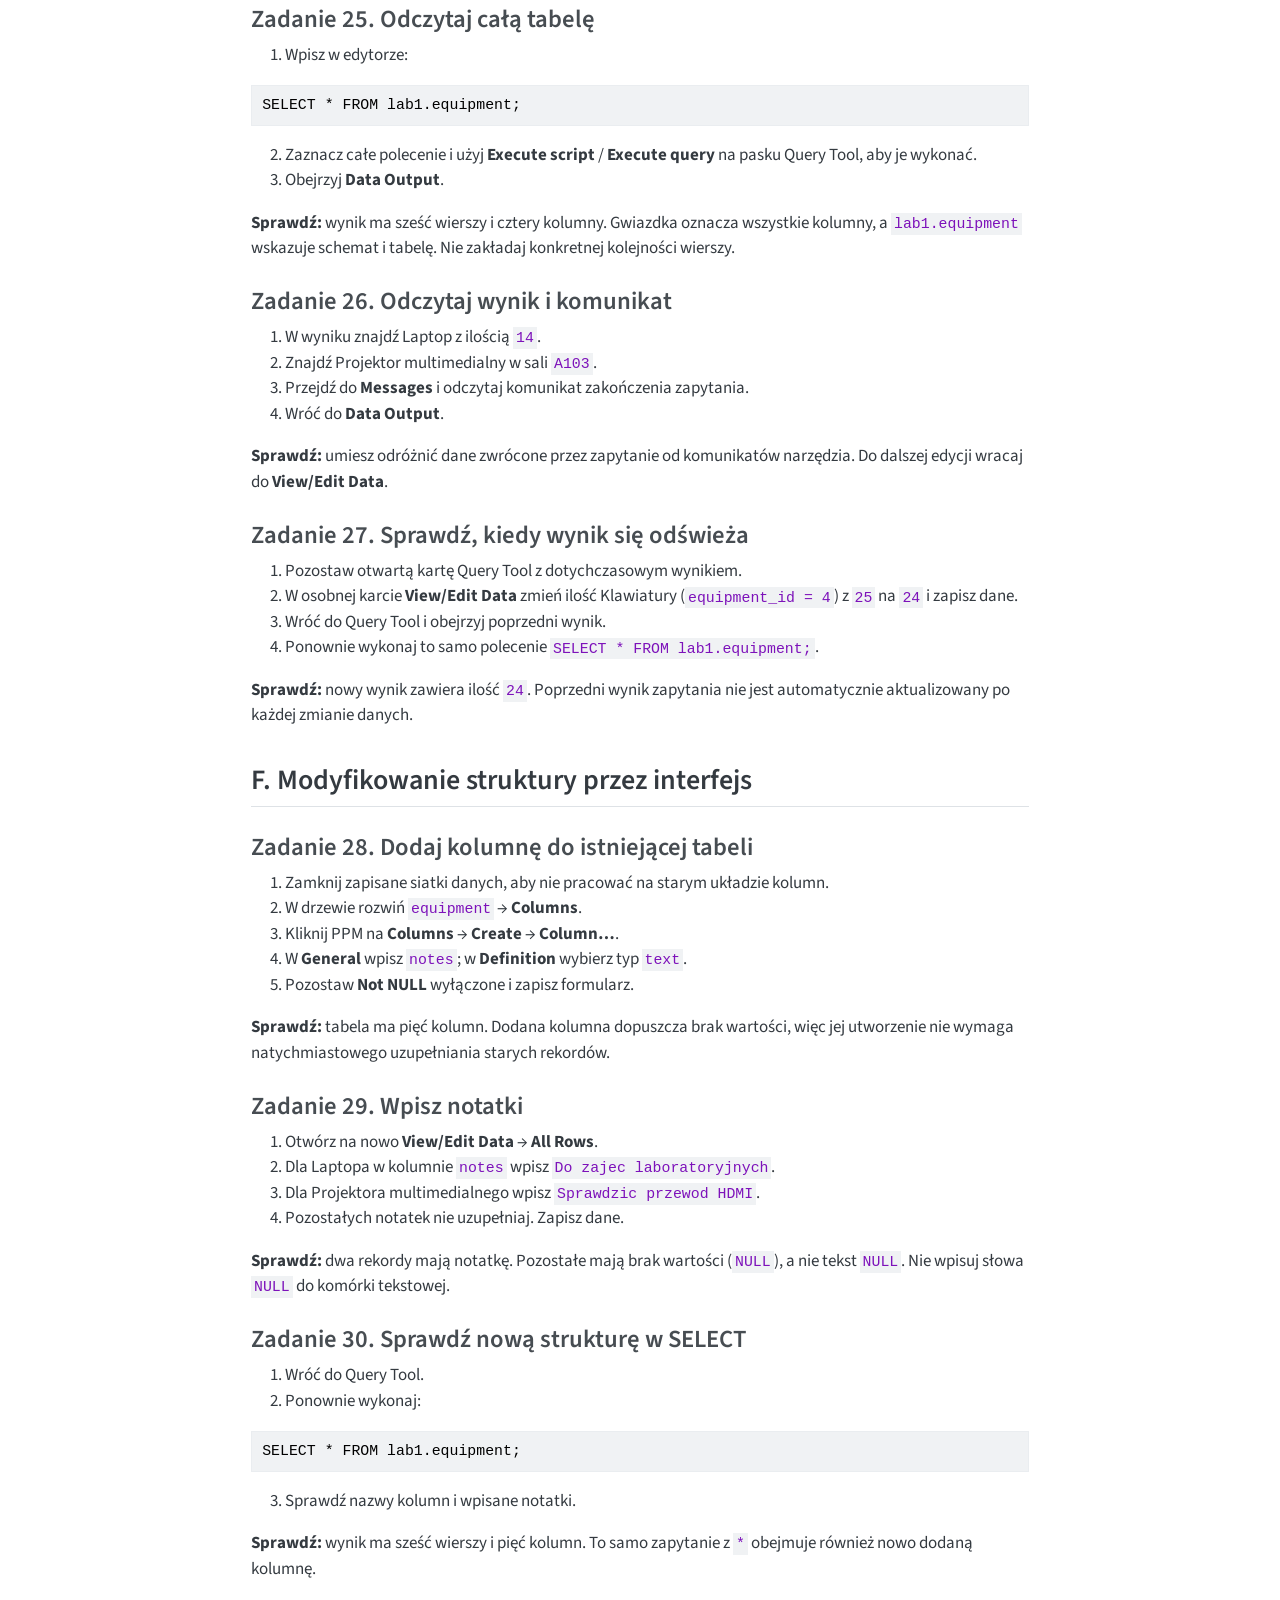
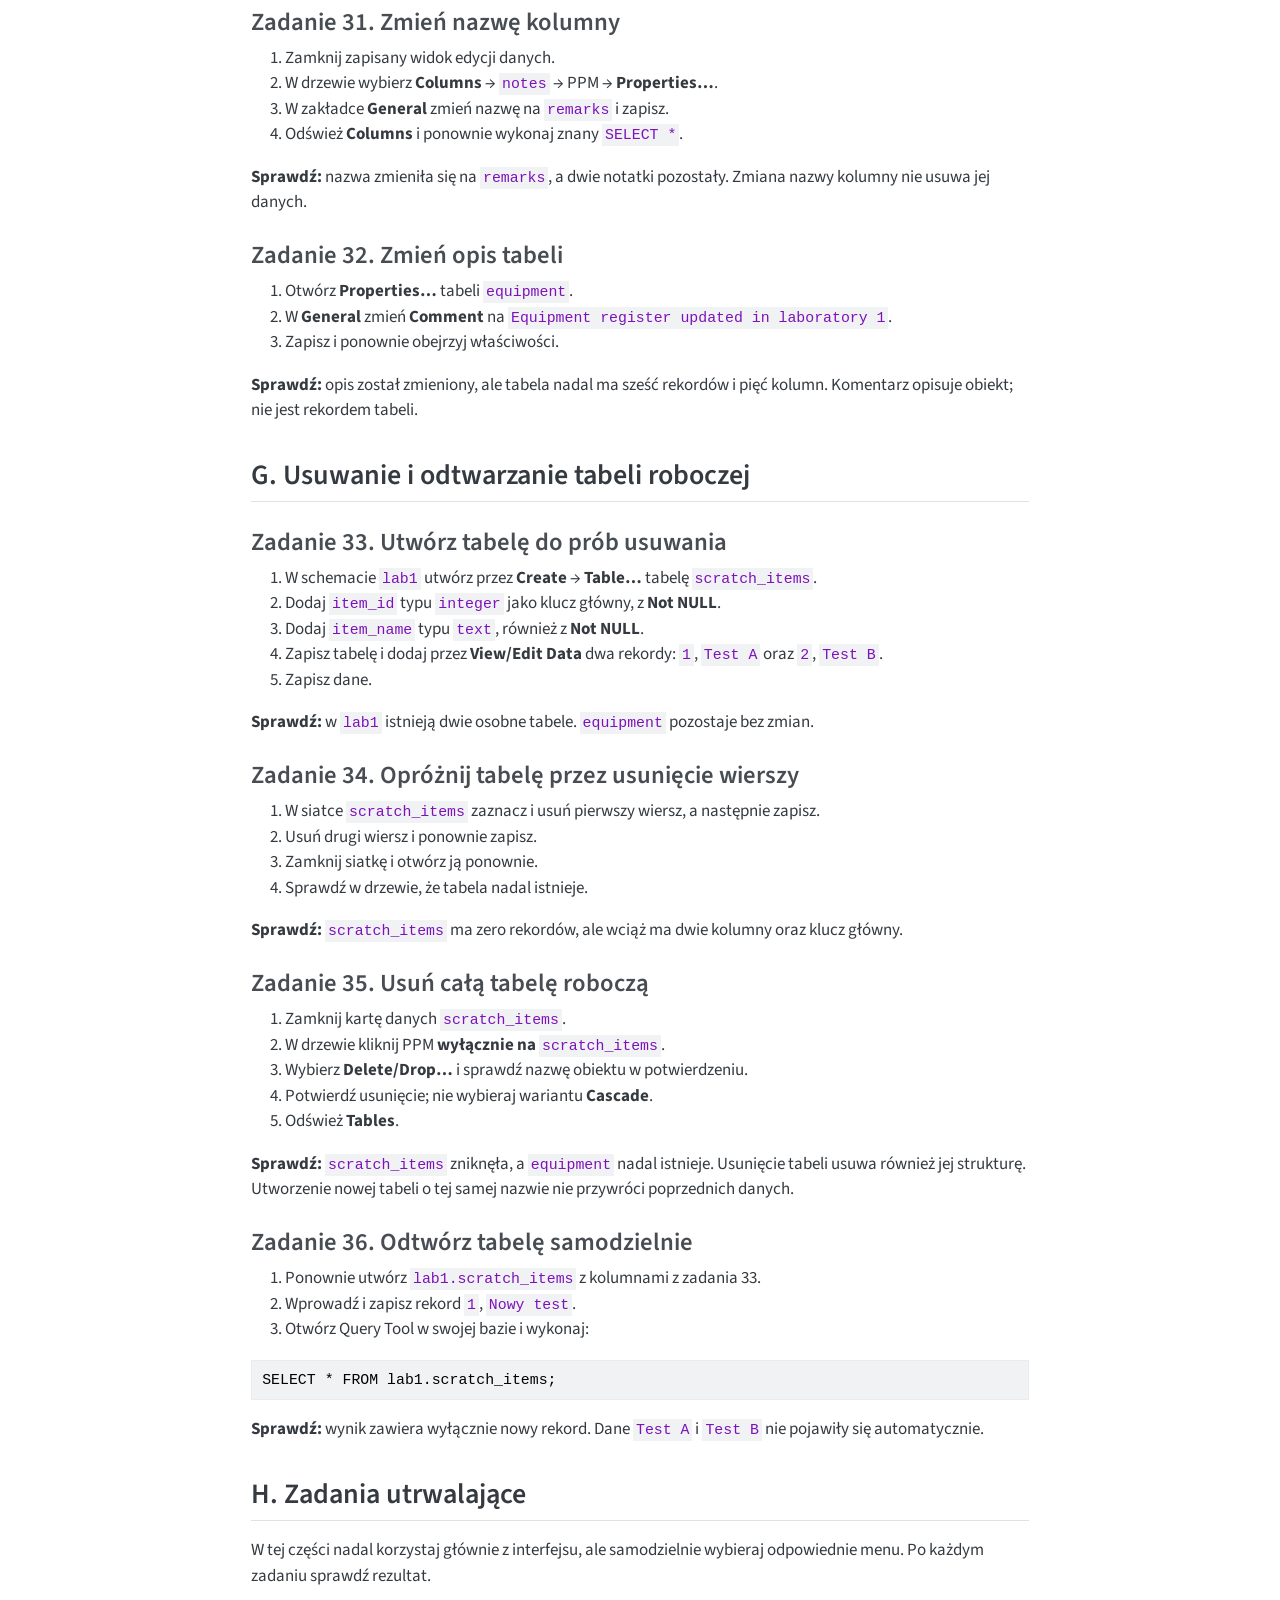
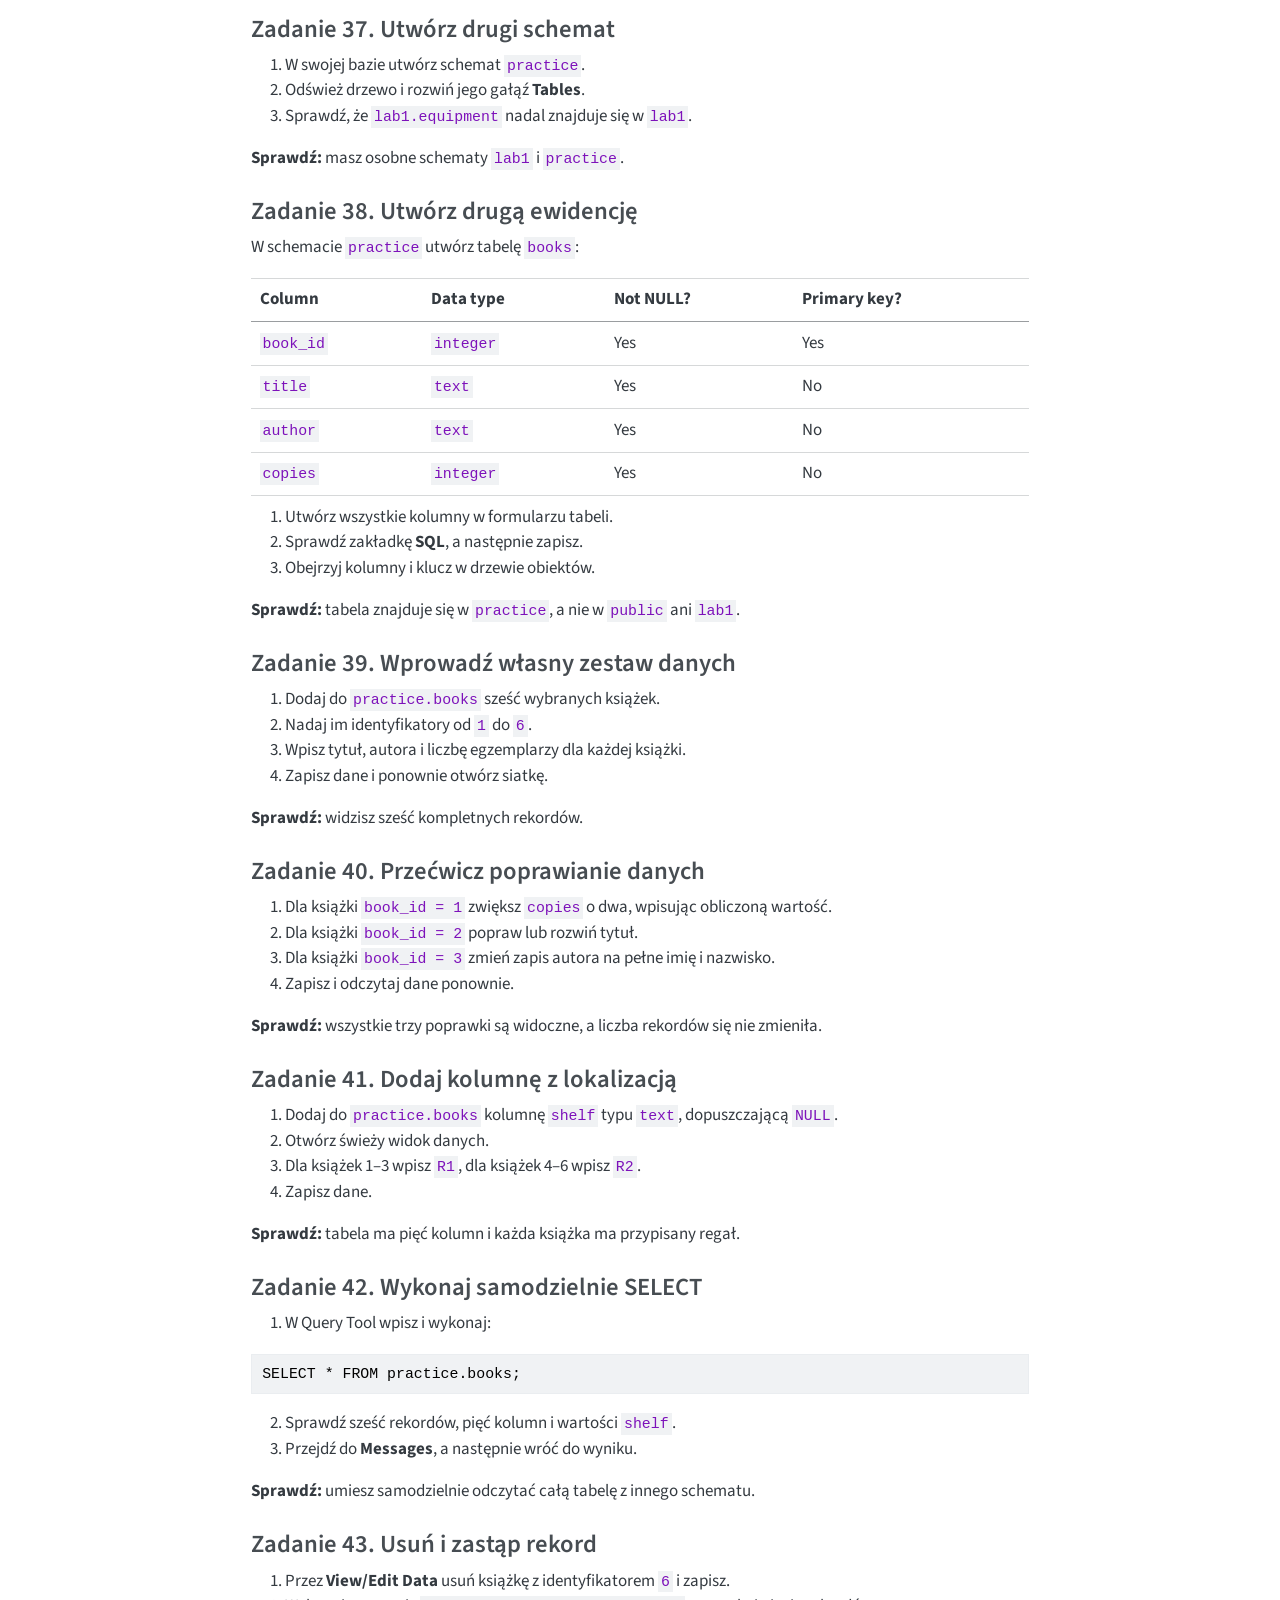
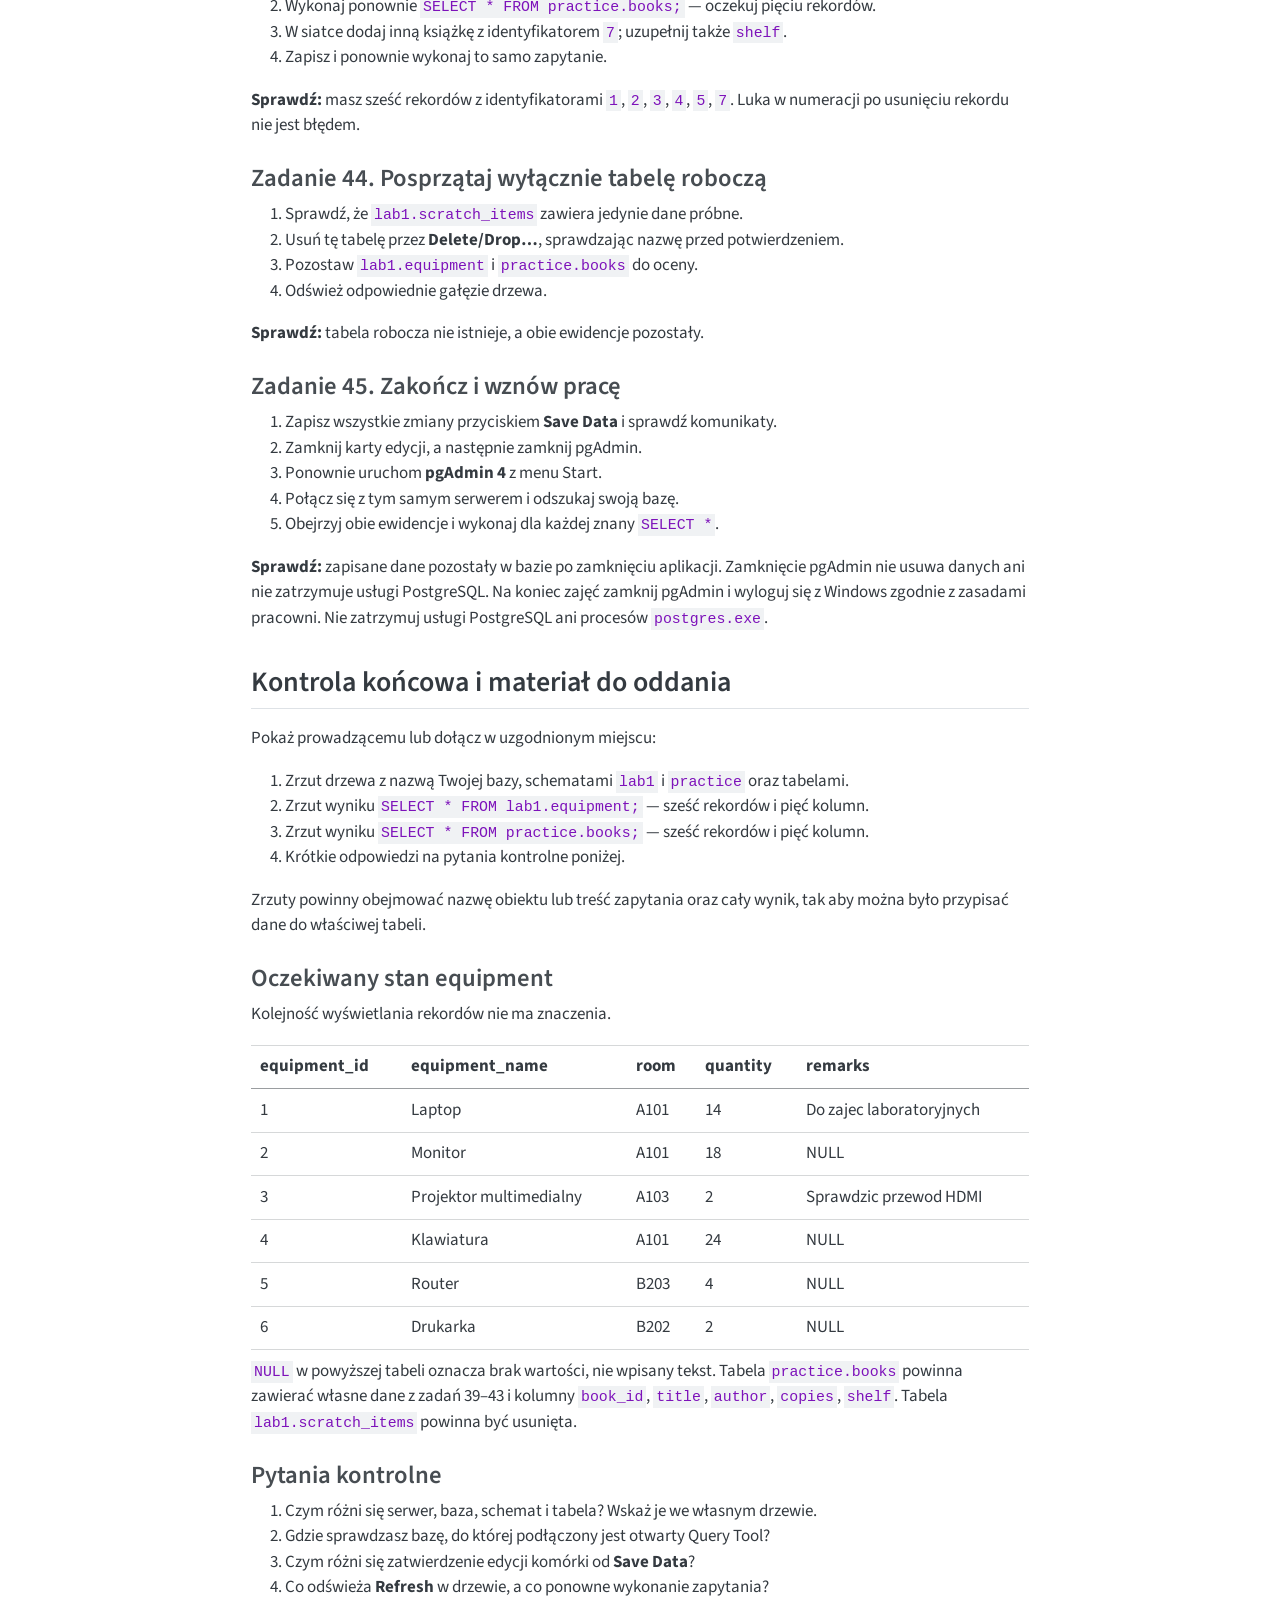
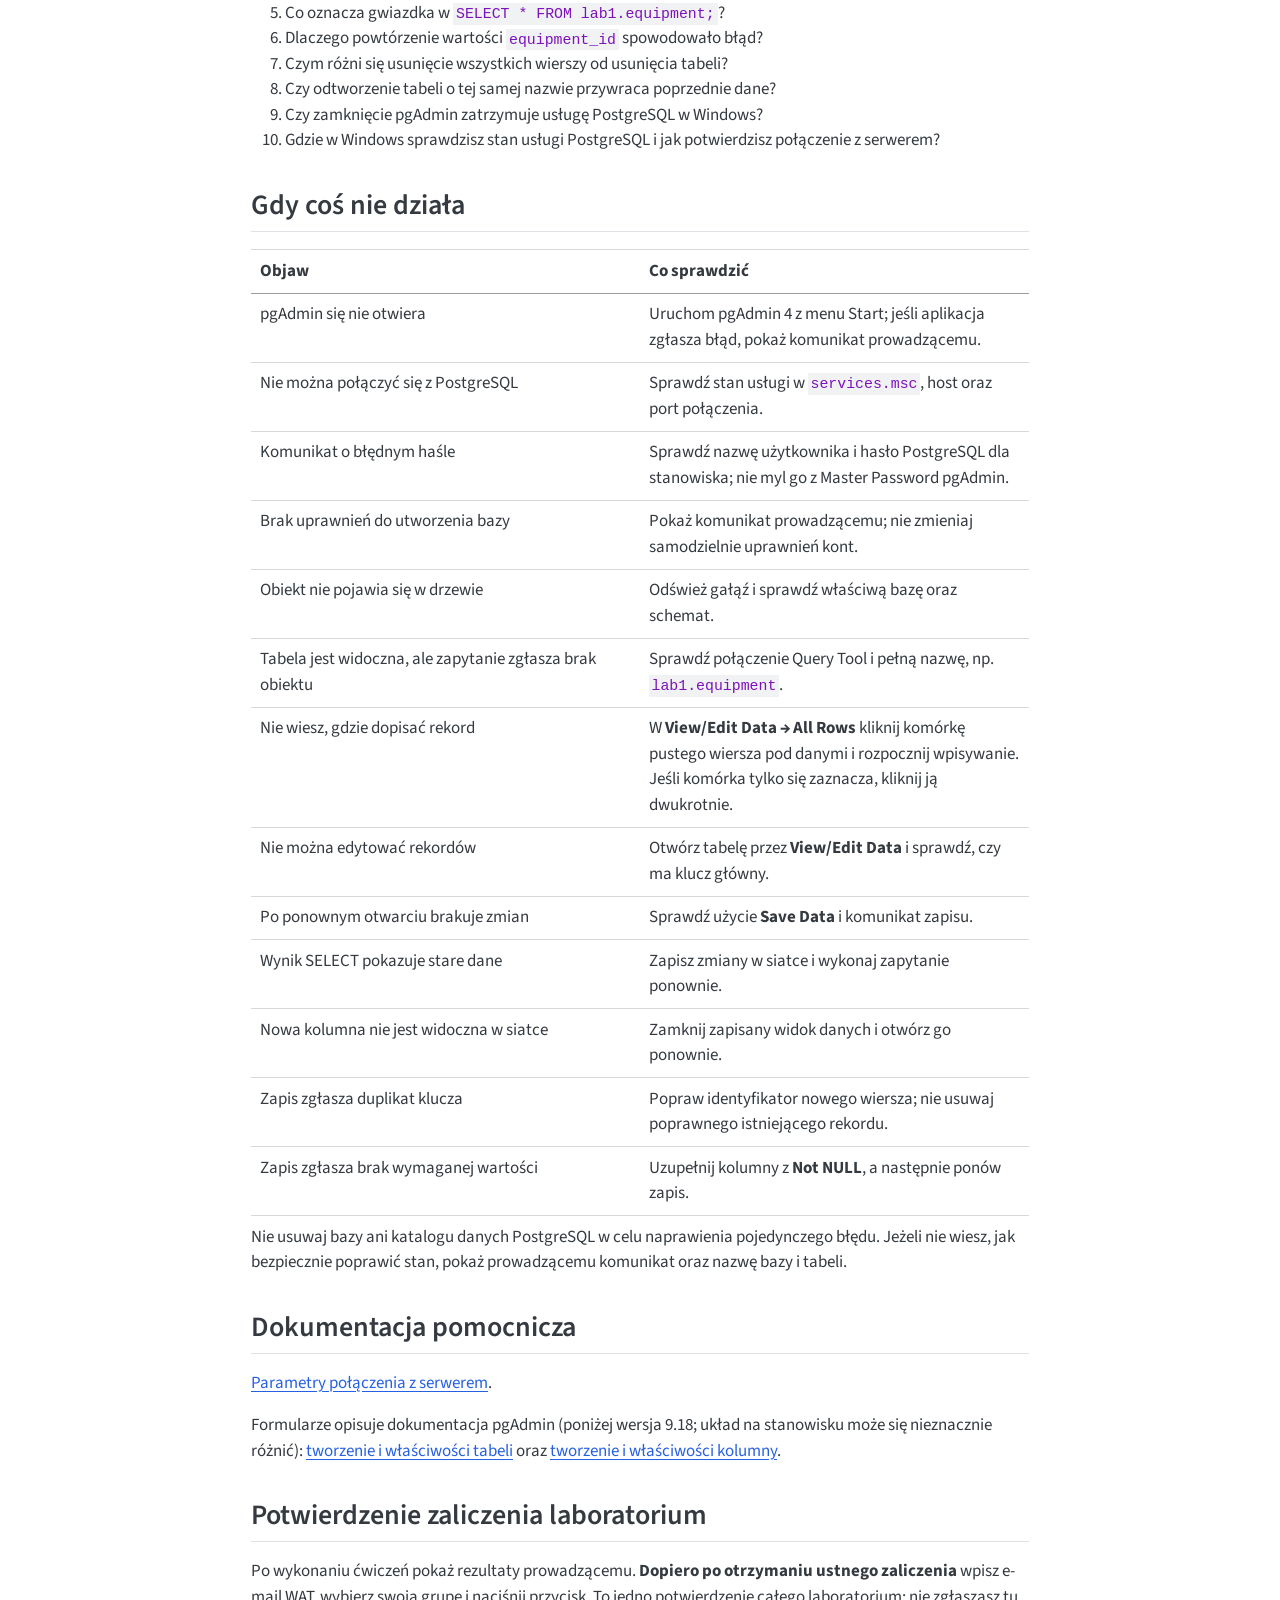
==== commit 2e7e4f89: "Restore laboratories 2 through 4 for all groups" ====
--- a/docs/laboratorium1.html
+++ b/docs/laboratorium1.html
@@ -163,6 +163,24 @@
   <div class="sidebar-item-container"> 
   <a href="./laboratorium1.html" class="sidebar-item-text sidebar-link active">
  <span class="menu-text">Laboratorium 1 — pierwsze kroki w pgAdmin</span></a>
+  </div>
+</li>
+          <li class="sidebar-item">
+  <div class="sidebar-item-container"> 
+  <a href="./laboratorium2.html" class="sidebar-item-text sidebar-link">
+ <span class="menu-text">Laboratorium 2 — SQL: filtrowanie, sortowanie i agregacje</span></a>
+  </div>
+</li>
+          <li class="sidebar-item">
+  <div class="sidebar-item-container"> 
+  <a href="./laboratorium3.html" class="sidebar-item-text sidebar-link">
+ <span class="menu-text">Laboratorium 3 — podzapytania i zapytania skorelowane</span></a>
+  </div>
+</li>
+          <li class="sidebar-item">
+  <div class="sidebar-item-container"> 
+  <a href="./laboratorium4.html" class="sidebar-item-text sidebar-link">
+ <span class="menu-text">Laboratorium 4 — złączenia i iloczyn kartezjański</span></a>
   </div>
 </li>
       </ul>
